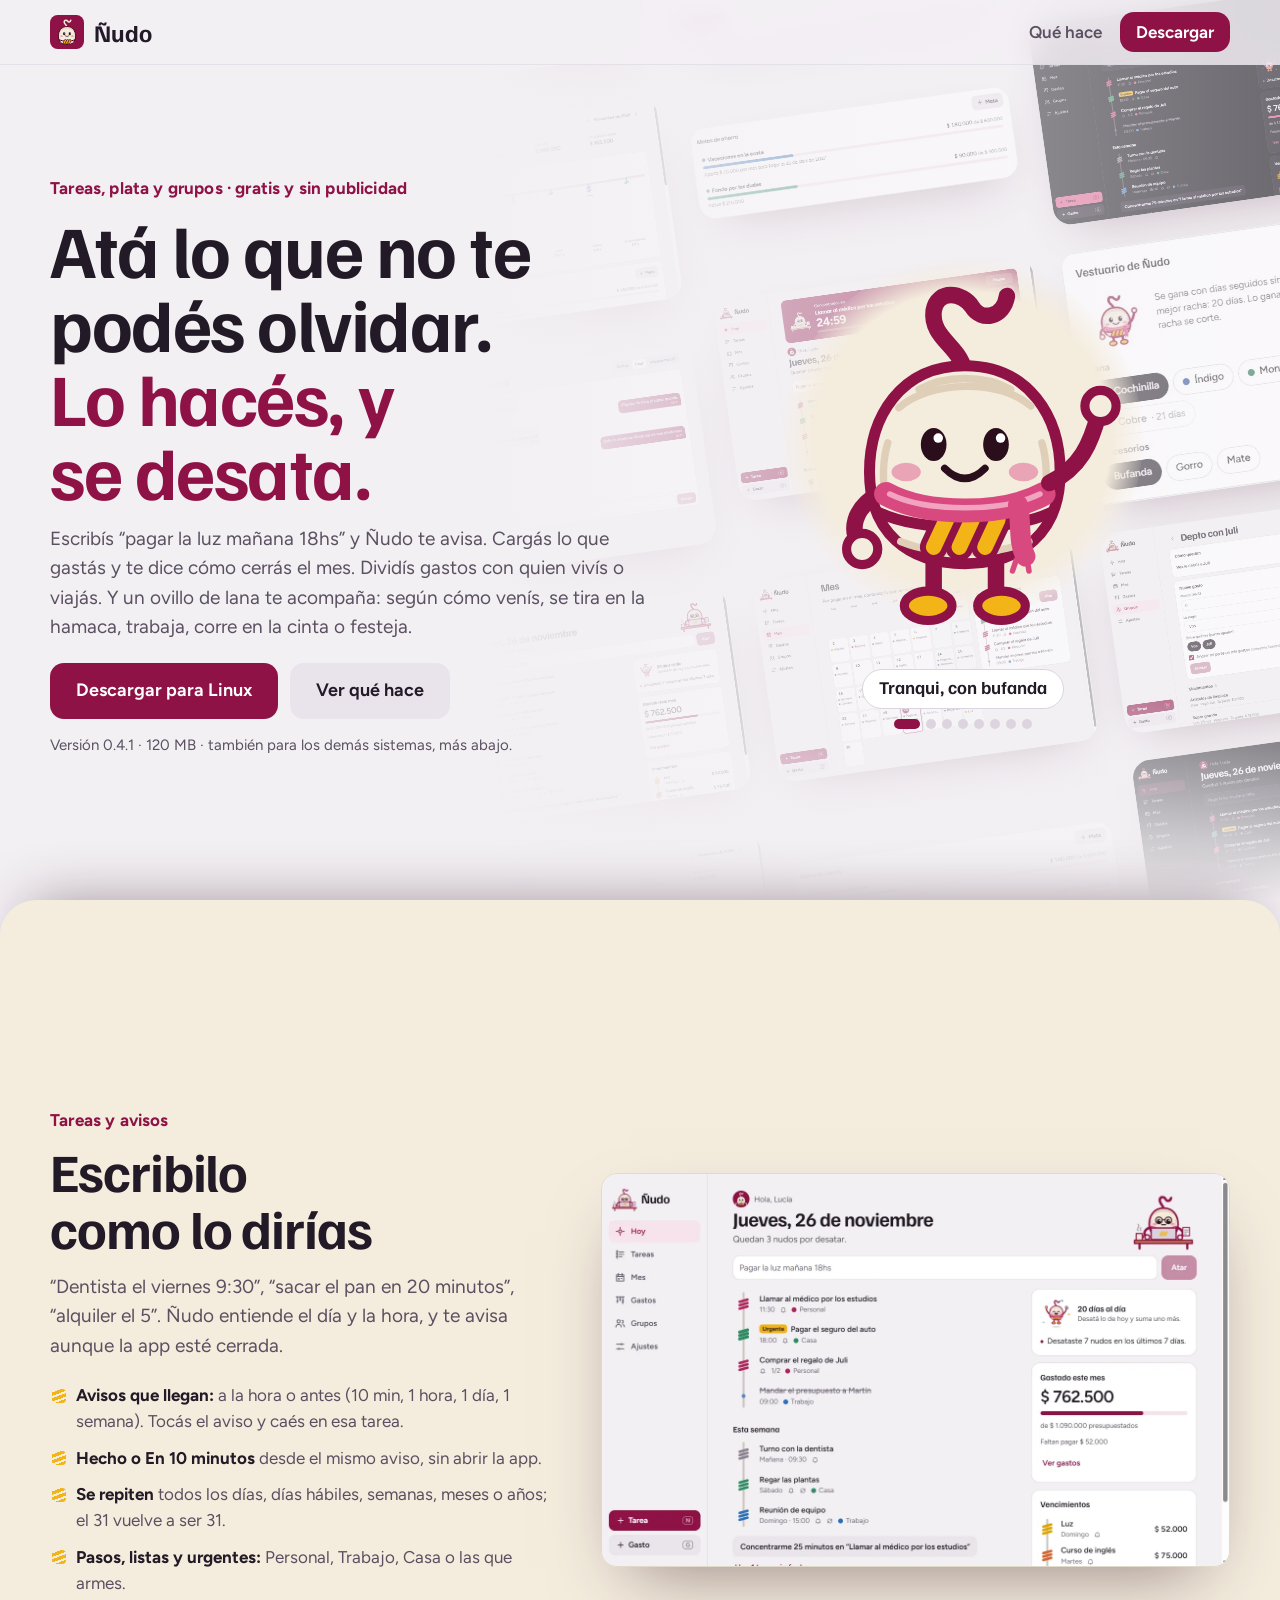
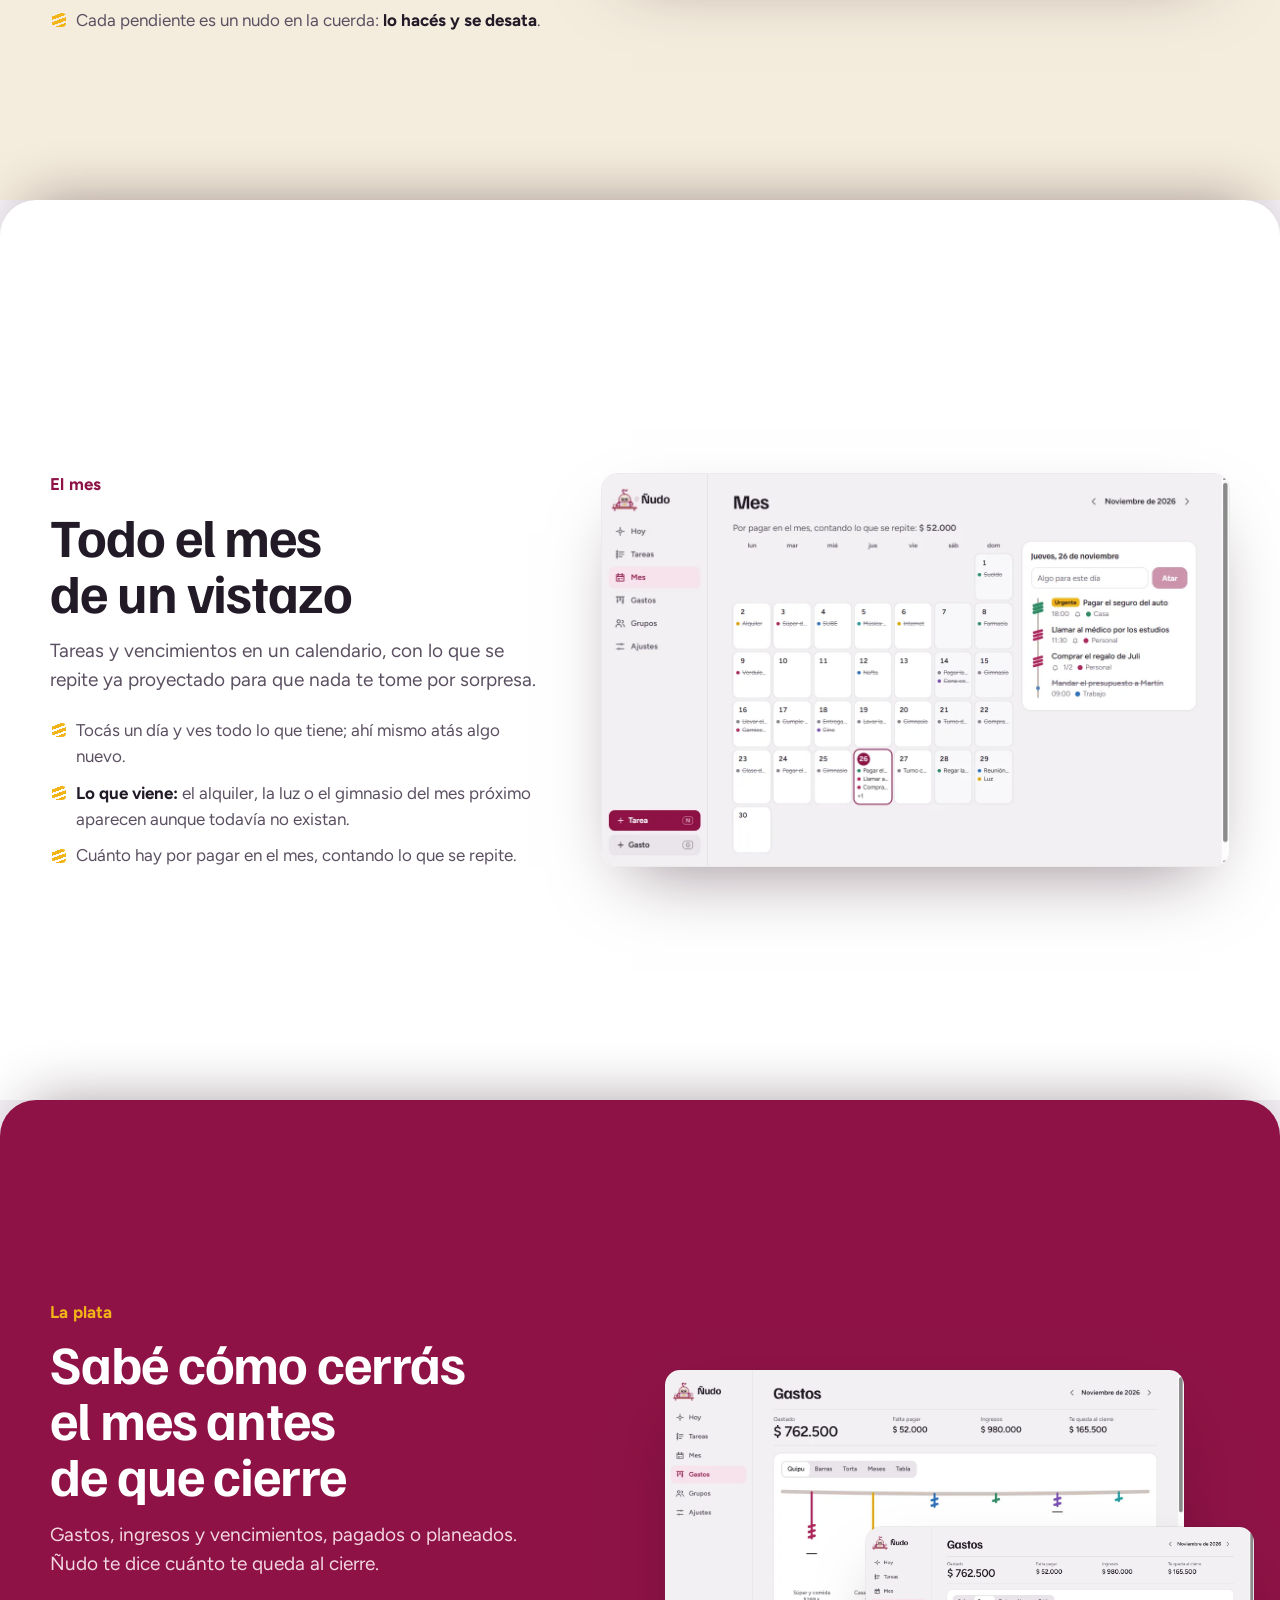
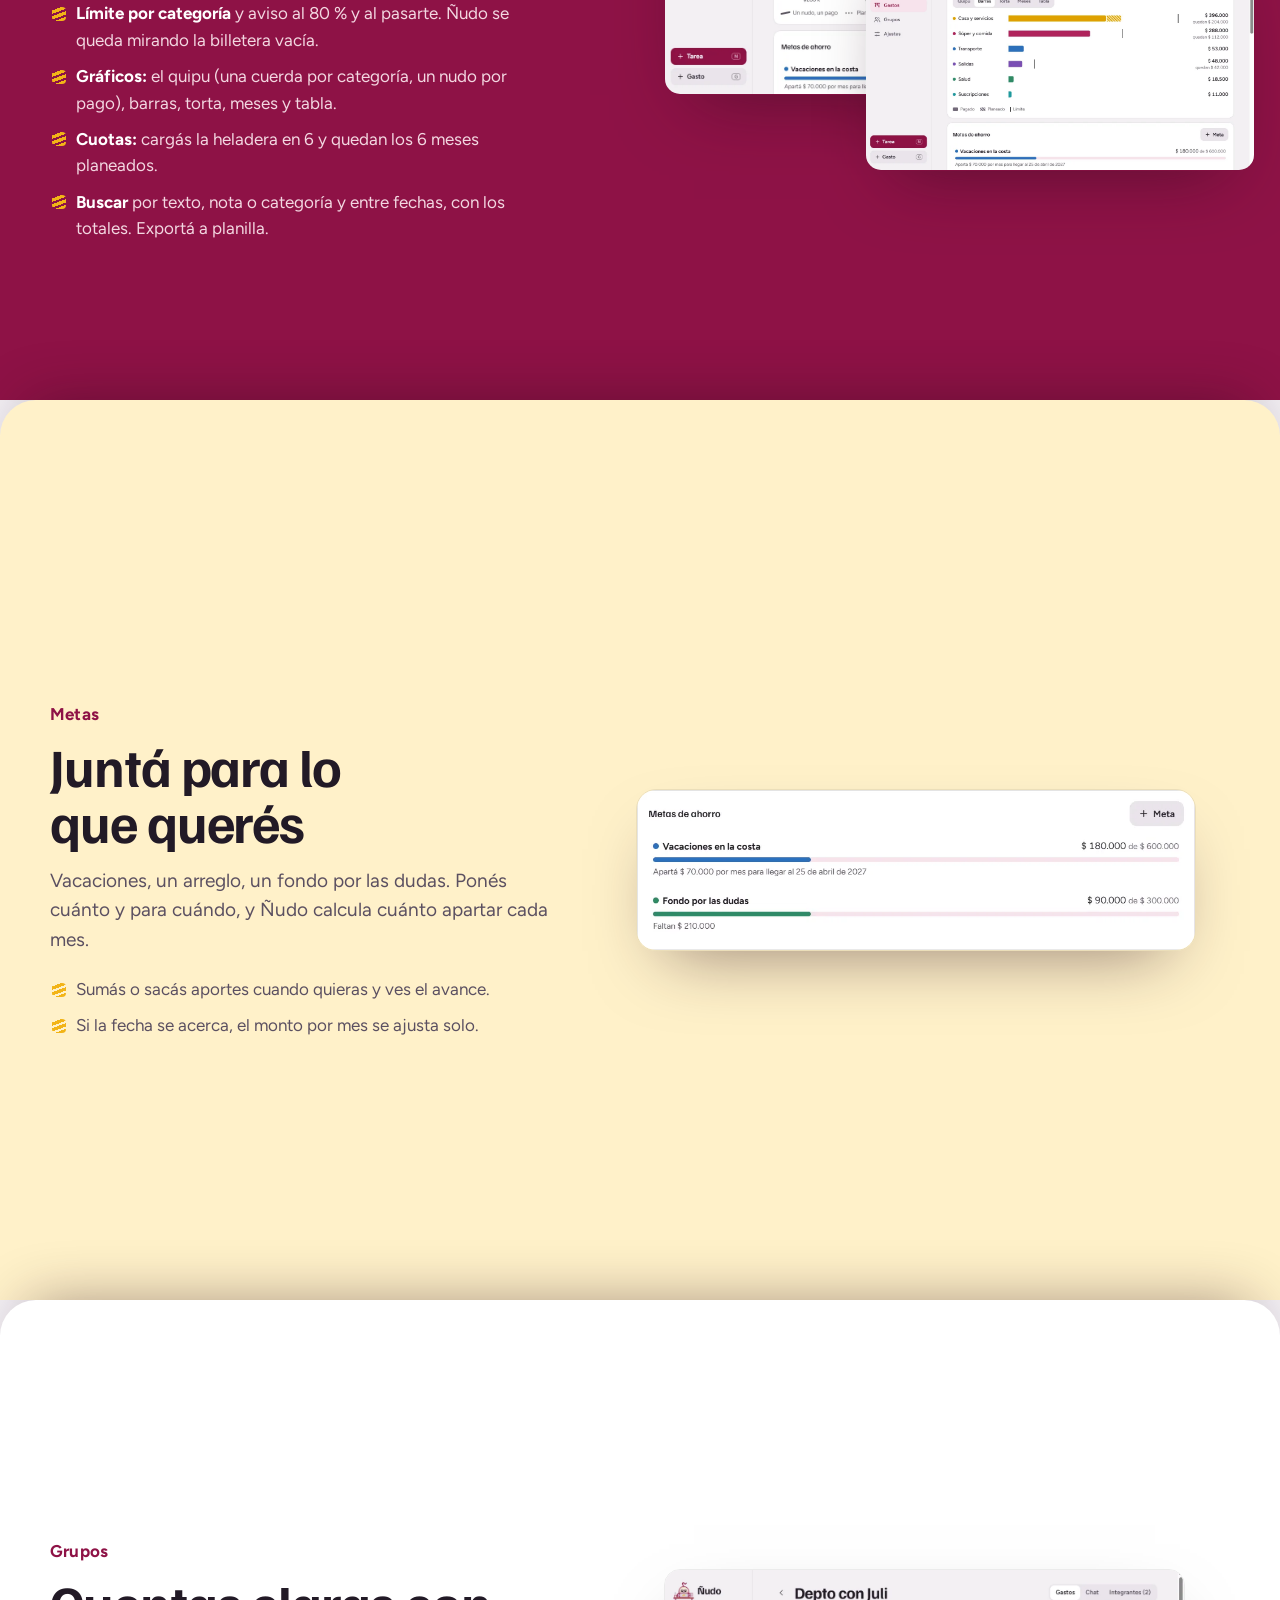
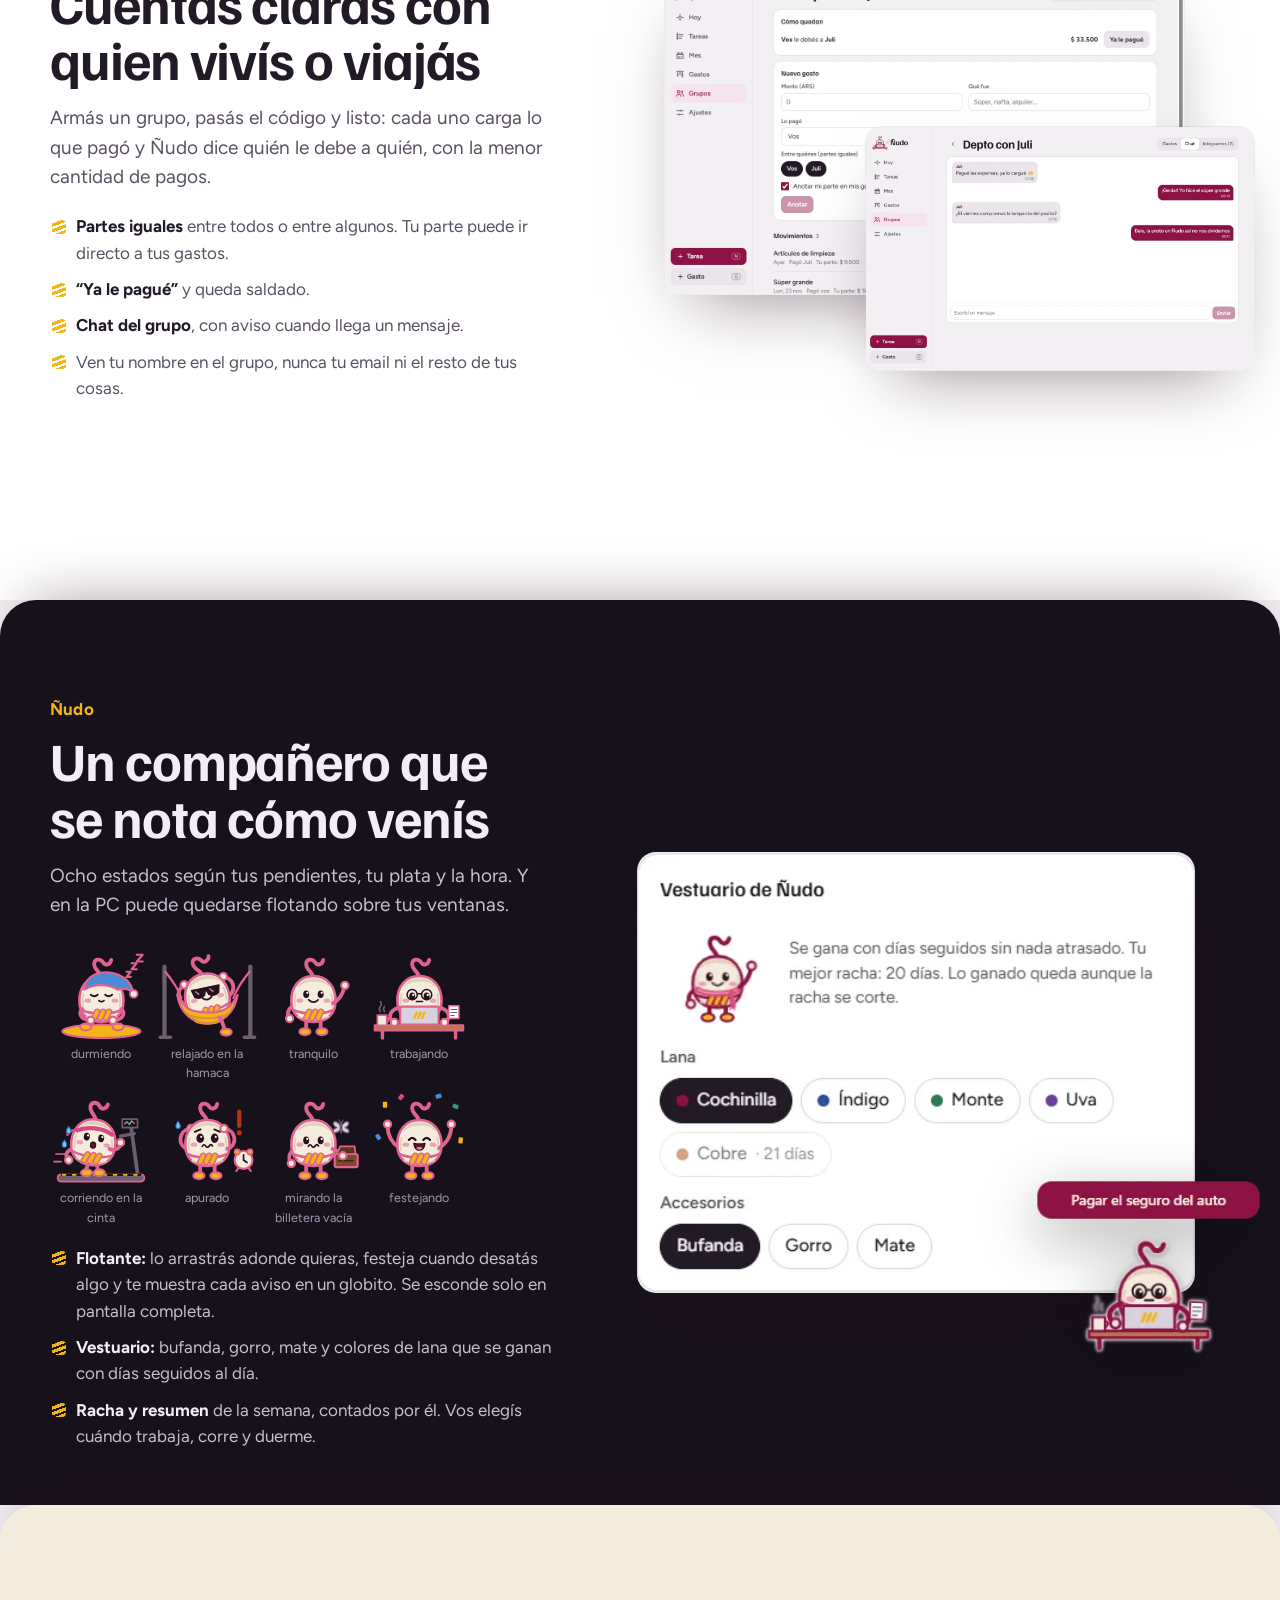
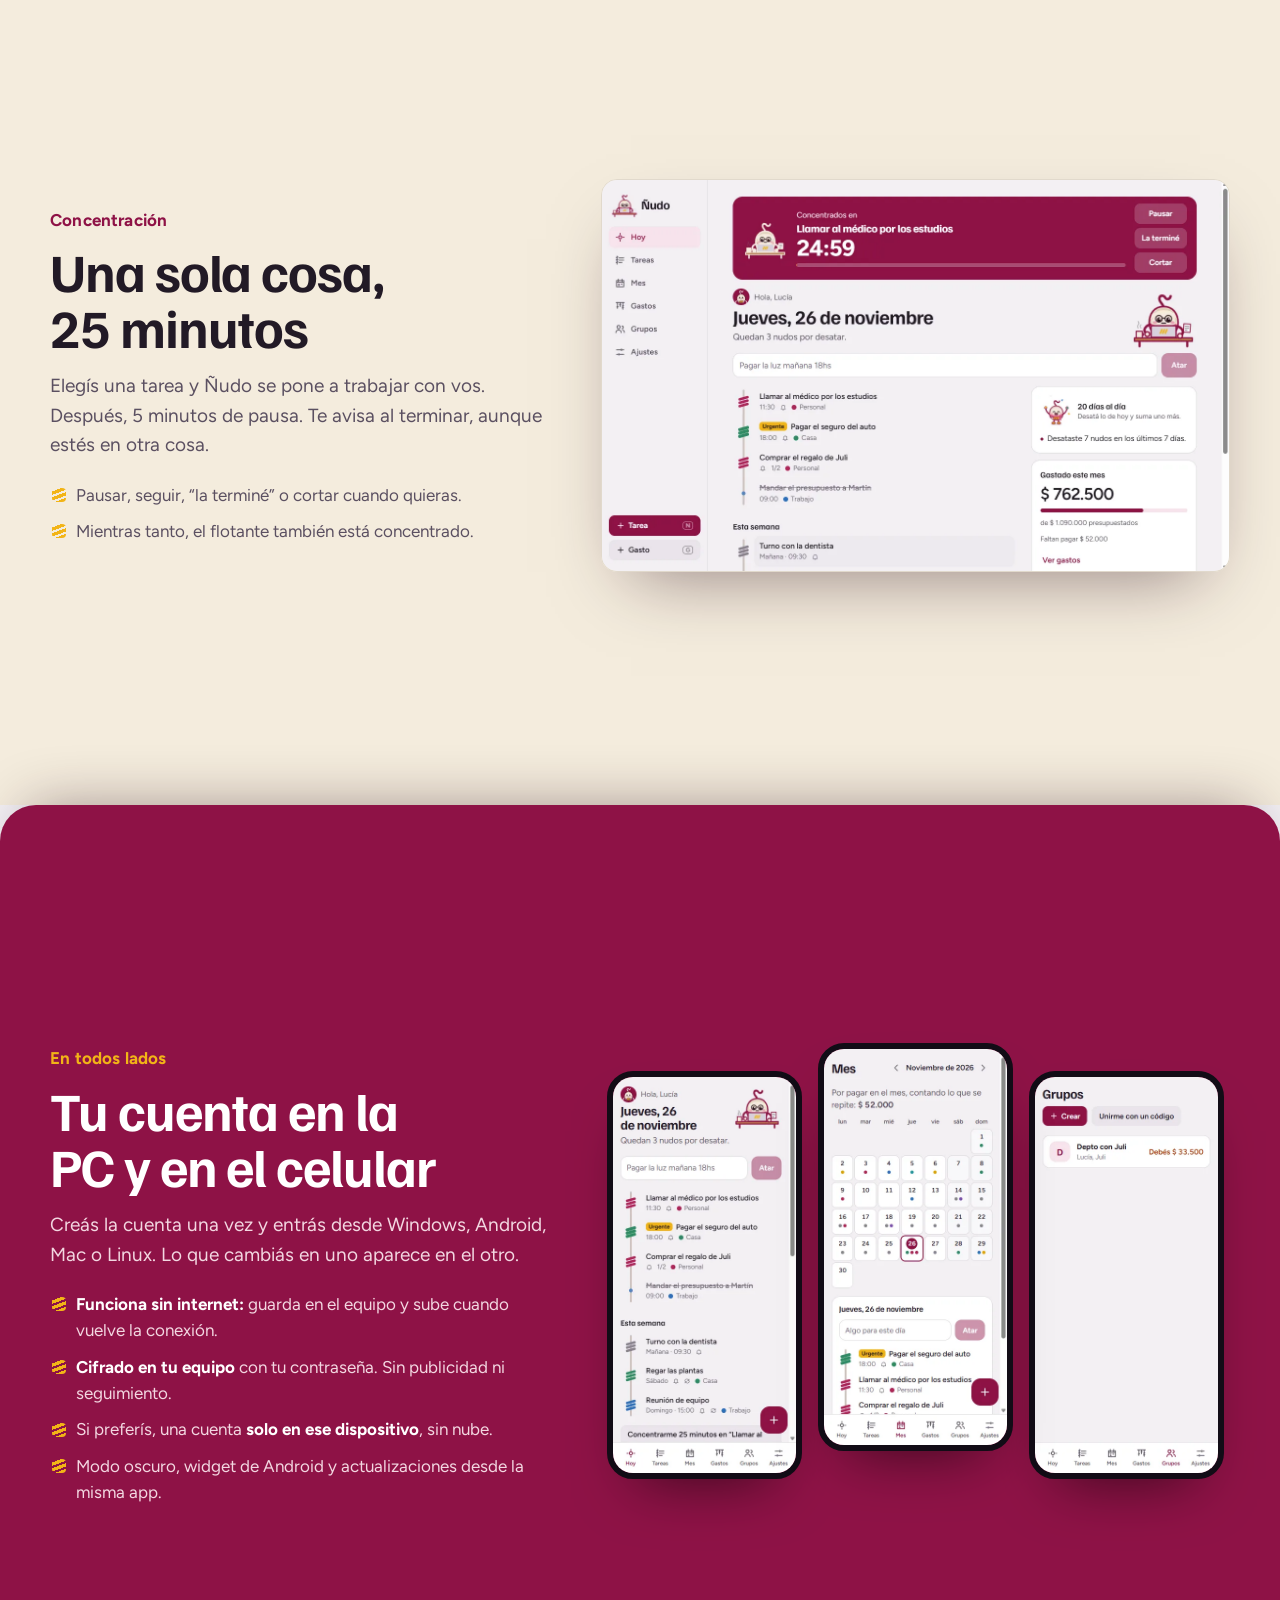
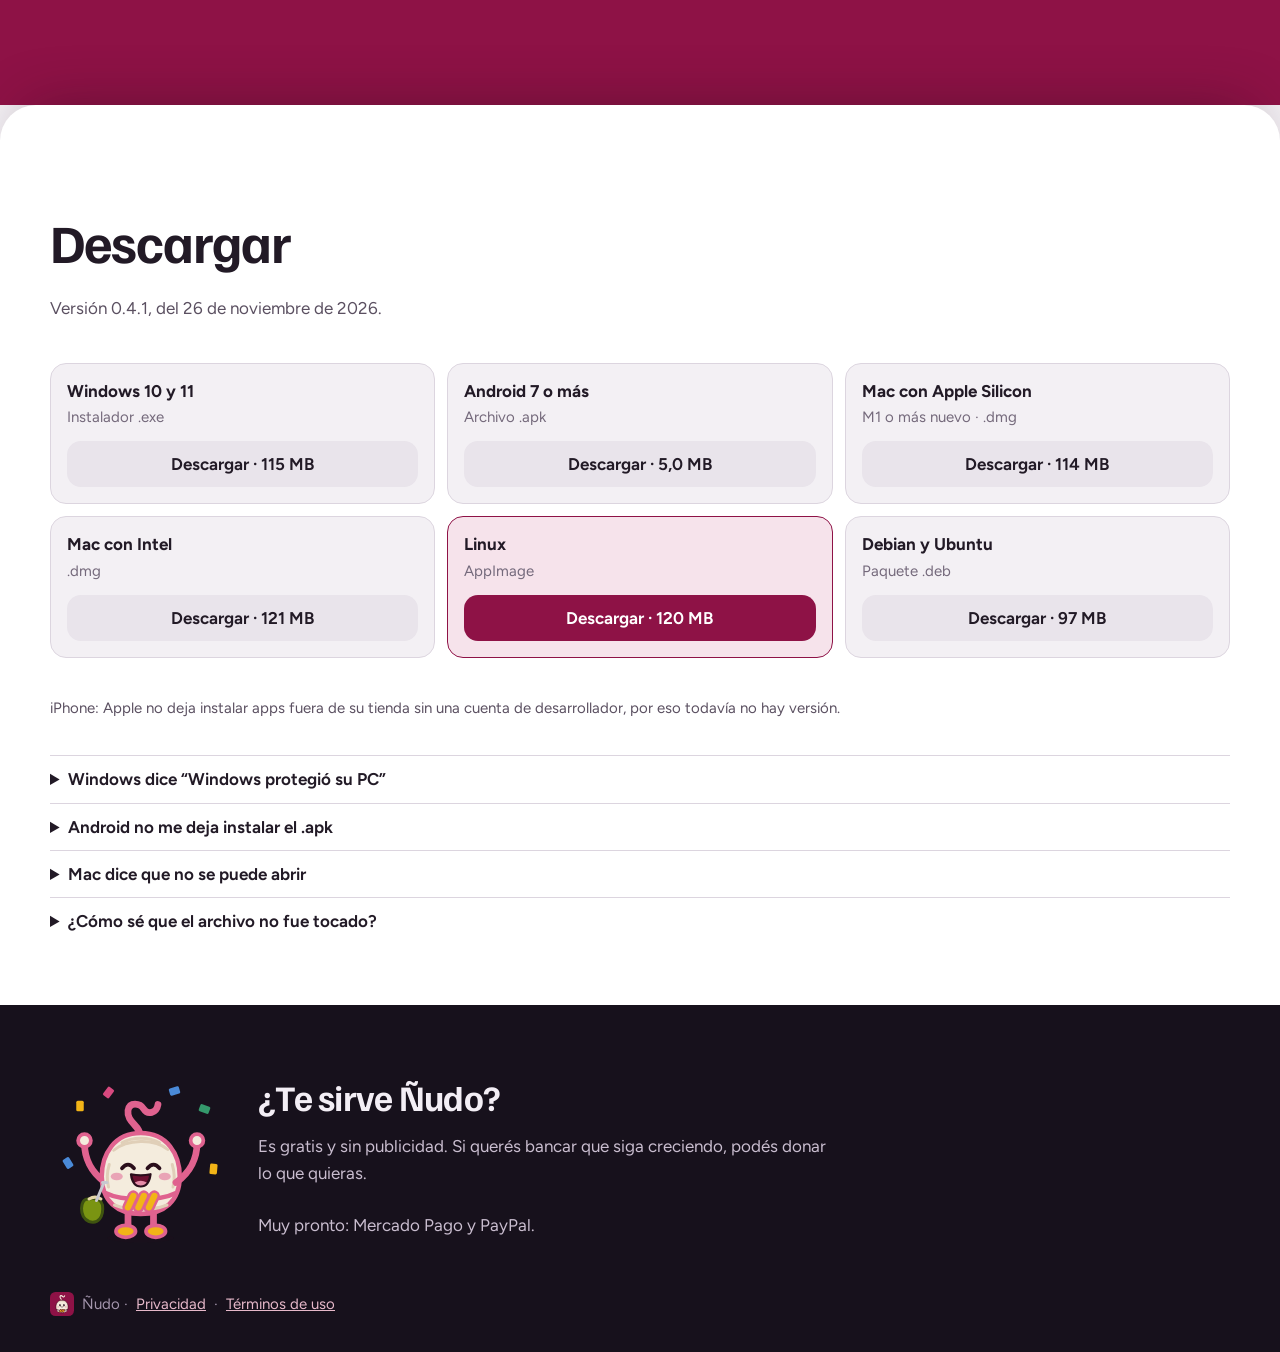
==== index.html @ 2c6c57ea "Página v0.4.1" ====
<!doctype html>
<html lang="es-AR">
<head>
  <meta charset="utf-8">
  <meta name="viewport" content="width=device-width, initial-scale=1">
  <title>Ñudo · tareas con avisos, gastos y grupos, con un muñequito que te acompaña</title>
  <meta name="description" content="Ñudo es una app gratuita para Windows, Android, Mac y Linux: atás lo que tenés que hacer, te avisa a tiempo, te muestra en qué se va la plata y divide gastos con otras personas.">
  <meta name="theme-color" content="#8E1246">
  <meta property="og:title" content="Ñudo">
  <meta property="og:description" content="Atá lo que no te podés olvidar. Lo hacés, y se desata.">
  <meta property="og:image" content="img/hoy.webp">
  <link rel="icon" href="logo.svg">
  <link rel="stylesheet" href="estilo.css">
<style>/* Animaciones del muñequito. Todo ciclo divide 2,4 s: así los cuadros de Android (scripts/muneco.mjs) empalman. */
.nudo { display: block; flex: none; overflow: visible; }
.nudo g, .nudo path, .nudo ellipse { transform-box: view-box; }
@media (prefers-color-scheme: dark) { :root:not([data-theme=light]) { --n-cord: #E0628F; } }
:root[data-theme=dark] { --n-cord: #E0628F; }

.n-blink { animation: n-blink 2.4s infinite; } @keyframes n-blink { 0%, 91%, 100% { transform: none; } 95% { transform: scaleY(.1); } }
.n-tilde { animation: n-tilde 2.4s ease-in-out infinite; } @keyframes n-tilde { 0%, 100% { transform: rotate(-4deg); } 50% { transform: rotate(5deg); } }
.n-bob { animation: n-bob 1.2s ease-in-out infinite; } @keyframes n-bob { 0%, 100% { transform: none; } 50% { transform: translateY(3px); } }
.n-wave { animation: n-wave 2.4s ease-in-out infinite; } @keyframes n-wave { 0%, 45%, 100% { transform: none; } 8%, 24%, 40% { transform: rotate(14deg); } 16%, 32% { transform: rotate(-12deg); } }

.n-breathe { animation: n-breathe 2.4s ease-in-out infinite; } @keyframes n-breathe { 0%, 100% { transform: none; } 50% { transform: scale(1.03, .96); } }
.n-z { animation: n-z 2.4s linear infinite; } @keyframes n-z { 0% { opacity: 0; transform: translate(-6px, 8px) scale(.7); } 30%, 70% { opacity: 1; } 100% { opacity: 0; transform: translate(6px, -8px); } }
.n-z2 { animation-delay: -1.6s; } .n-z3 { animation-delay: -.8s; }

.n-sway { animation: n-sway 2.4s ease-in-out infinite; } @keyframes n-sway { 0%, 100% { transform: rotate(-3deg); } 50% { transform: rotate(3deg); } }
.n-leg-hang { animation: n-hang 1.2s ease-in-out infinite; } @keyframes n-hang { 0%, 100% { transform: rotate(-8deg); } 50% { transform: rotate(10deg); } }

.n-type1 { animation: n-type .3s ease-in-out infinite; } .n-type2 { animation: n-type .3s -.15s ease-in-out infinite; } @keyframes n-type { 0%, 100% { transform: none; } 50% { transform: translateY(-7px); } }
.n-steam { animation: n-steam 2.4s linear infinite; } @keyframes n-steam { 0% { opacity: 0; transform: translateY(6px); } 40% { opacity: .8; } 100% { opacity: 0; transform: translateY(-8px); } }
.n-sheet { animation: n-sheet 2.4s ease-in infinite; } @keyframes n-sheet { 0% { opacity: 0; transform: translateY(12px); } 15%, 60% { opacity: 1; transform: none; } 100% { opacity: 0; transform: translate(26px, -80px) rotate(50deg); } }

.n-run { animation: n-run .3s ease-in-out infinite; } @keyframes n-run { 0%, 100% { transform: none; } 50% { transform: translateY(-7px); } }
.n-leg-a { animation: n-leg .6s ease-in-out infinite; } .n-leg-b { animation: n-leg .6s -.3s ease-in-out infinite; } @keyframes n-leg { 0%, 100% { transform: rotate(38deg); } 50% { transform: rotate(-38deg); } }
.n-arm-a { animation: n-armr .6s ease-in-out infinite; } .n-arm-b { animation: n-armr .6s -.3s ease-in-out infinite; } @keyframes n-armr { 0%, 100% { transform: rotate(24deg); } 50% { transform: rotate(-24deg); } }
.n-belt { animation: n-belt .3s linear infinite; } @keyframes n-belt { to { stroke-dashoffset: 24; } }
.n-wind { animation: n-wind .6s linear infinite; } @keyframes n-wind { 0% { opacity: 0; transform: translateX(12px); } 40% { opacity: .8; } 100% { opacity: 0; transform: translateX(-10px); } }
.n-sweat { animation: n-sweat 1.2s ease-in infinite; } .n-s2 { animation-delay: -.6s; } @keyframes n-sweat { 0% { opacity: 0; transform: translate(8px, -4px) scale(.5); } 30% { opacity: 1; transform: none; } 100% { opacity: 0; transform: translate(-12px, 22px); } }

.n-shake { animation: n-shake .3s linear infinite; } @keyframes n-shake { 0%, 100% { transform: translateX(-2.5px); } 50% { transform: translateX(2.5px); } }
.n-step1 { animation: n-step .4s ease-in-out infinite; } .n-step2 { animation: n-step .4s -.2s ease-in-out infinite; } @keyframes n-step { 0%, 100% { transform: none; } 50% { transform: translateY(-9px); } }
.n-alarm { animation: n-alarm .2s linear infinite; } @keyframes n-alarm { 0%, 100% { transform: rotate(-9deg); } 50% { transform: rotate(9deg); } }
.n-bang { animation: n-bang .6s ease-in-out infinite; } @keyframes n-bang { 0%, 100% { transform: scale(.85); } 50% { transform: scale(1.12); } }

.n-jump { animation: n-jump .8s cubic-bezier(.4,0,.6,1) infinite; } @keyframes n-jump { 0%, 100% { transform: none; } 50% { transform: translateY(-22px); } }
.n-shadow { animation: n-shadow .8s cubic-bezier(.4,0,.6,1) infinite; } @keyframes n-shadow { 0%, 100% { transform: none; } 50% { transform: scaleX(.7); } }
.n-arm-l { animation: n-arml .4s ease-in-out infinite; } .n-arm-r { animation: n-arml .4s -.2s ease-in-out infinite; } @keyframes n-arml { 0%, 100% { transform: rotate(-7deg); } 50% { transform: rotate(9deg); } }
.n-conf { animation: n-conf 2.4s linear infinite; } .n-c1 { animation-delay: -.8s; } .n-c2 { animation-delay: -1.6s; } @keyframes n-conf { 0% { opacity: 0; transform: translateY(-24px); } 15%, 75% { opacity: 1; } 100% { opacity: 0; transform: translateY(80px) rotate(360deg); } }
@media (prefers-reduced-motion: reduce) { .nudo * { animation: none !important; } }
.n-sigh { animation: n-sigh 2.4s ease-in-out infinite; } @keyframes n-sigh { 0%, 100% { transform: none; } 50% { transform: translateY(3px) scale(1.02, .98); } }
.n-wallet { animation: n-wallet 2.4s ease-in-out infinite; } @keyframes n-wallet { 0%, 100% { transform: none; } 10% { transform: rotate(8deg); } 20% { transform: rotate(-4deg); } 30% { transform: none; } }
.n-moth { animation: n-moth 2.4s ease-in-out infinite; } @keyframes n-moth { 0% { opacity: 0; transform: translate(12px, 52px) scale(.4); } 20% { opacity: 1; transform: translate(6px, 34px) scale(.8) rotate(-12deg); } 45% { transform: translate(-6px, 12px) rotate(10deg); } 75% { opacity: 1; transform: translate(4px, -12px) rotate(-8deg); } 100% { opacity: 0; transform: translate(-4px, -36px); } }
</style>
</head>
<body>
  <header class="top">
    <a class="marca" href="./"><img src="logo.svg" width="34" height="34" alt=""><span>Ñudo</span></a>
    <nav aria-label="Secciones"><a href="#que-hace">Qué hace</a><a href="#bajar" class="btn primary chico">Descargar</a></nav>
  </header>

  <main>
    <section class="hero">
      <div class="pared" aria-hidden="true"><div class="col"><img src="img/hoy.webp" alt="" loading="lazy"><img src="img/gastos.webp" alt="" loading="lazy"><img src="img/grupo-chat.webp" alt="" loading="lazy"><img src="img/hoy.webp" alt="" loading="lazy"><img src="img/gastos.webp" alt="" loading="lazy"><img src="img/grupo-chat.webp" alt="" loading="lazy"></div><div class="col"><img src="img/mes.webp" alt="" loading="lazy"><img src="img/metas.webp" alt="" loading="lazy"><img src="img/concentracion.webp" alt="" loading="lazy"><img src="img/mes.webp" alt="" loading="lazy"><img src="img/metas.webp" alt="" loading="lazy"><img src="img/concentracion.webp" alt="" loading="lazy"></div><div class="col"><img src="img/grupo-cuentas.webp" alt="" loading="lazy"><img src="img/hoy-oscuro.webp" alt="" loading="lazy"><img src="img/vestuario.webp" alt="" loading="lazy"><img src="img/grupo-cuentas.webp" alt="" loading="lazy"><img src="img/hoy-oscuro.webp" alt="" loading="lazy"><img src="img/vestuario.webp" alt="" loading="lazy"></div></div>
      <div class="hero-in">
        <div class="hero-txt">
          <p class="eyebrow">Tareas, plata y grupos · gratis y sin publicidad</p>
          <h1>Atá lo que no te podés olvidar. <span>Lo hacés, y se desata.</span></h1>
          <p class="lede">Escribís “pagar la luz mañana 18hs” y Ñudo te avisa. Cargás lo que gastás y te dice cómo cerrás el mes. Dividís gastos con quien vivís o viajás. Y un ovillo de lana te acompaña: según cómo venís, se tira en la hamaca, trabaja, corre en la cinta o festeja.</p>
          <div class="cta">
            <a class="btn primary big" id="bajar-principal" href="#bajar">Descargar Ñudo</a>
            <a class="btn big" href="#que-hace">Ver qué hace</a>
          </div>
          <p class="muted small" id="version">Para Windows, Android, Mac y Linux.</p>
        </div>
        <figure class="escenario" aria-label="Ñudo en sus distintos estados">
          <div class="pases"><div class="pase on" data-label="Tranqui, con bufanda"><svg class="nudo" viewBox="0 0 240 240" role="img" aria-label="Ñudo tranquilo"><path d="M104 186 V206" fill="none" stroke="#8E1246" stroke-width="9" stroke-linecap="round" stroke-linejoin="round"/><path d="M138 186 V206" fill="none" stroke="#8E1246" stroke-width="9" stroke-linecap="round" stroke-linejoin="round"/><ellipse cx="101" cy="211" rx="13" ry="8" fill="#F2B417" stroke="#8E1246" stroke-width="5"/><ellipse cx="141" cy="211" rx="13" ry="8" fill="#F2B417" stroke="#8E1246" stroke-width="5"/><g class="n-bob" style="transform-origin:120px 130px"><path d="M74 150 C60 158 58 170 64 178" fill="none" stroke="#8E1246" stroke-width="9" stroke-linecap="round" stroke-linejoin="round"/><circle cx="65" cy="180" r="8.5" fill="#F4ECDD" stroke="#8E1246" stroke-width="5"/><g class="n-tilde" style="transform-origin:121px 86px"><path d="M121 86 C121 70 102 66 104 50 C106 38 120 40 125 48 C130 56 142 54 144 42" fill="none" stroke="#8E1246" stroke-width="9" stroke-linecap="round" stroke-linejoin="round"/></g><path d="M121 80 C156 80 173 108 173 138 C173 171 152 188 121 188 C90 188 69 171 69 138 C69 108 86 80 121 80 Z" fill="#F4ECDD" stroke="#8E1246" stroke-width="6" stroke-linecap="round" stroke-linejoin="round"/><path d="M85 103 C102 88 140 87 157 102" fill="none" stroke="#E0CFB8" stroke-width="4" stroke-linecap="round" stroke-linejoin="round"/><path d="M96 93 C110 85 132 85 146 93" fill="none" stroke="#E0CFB8" stroke-width="4" stroke-linecap="round" stroke-linejoin="round"/><path d="M78 152 C76 144 76 132 79 122" fill="none" stroke="#E0CFB8" stroke-width="4" stroke-linecap="round" stroke-linejoin="round"/><path d="M164 152 C166 144 166 132 163 122" fill="none" stroke="#E0CFB8" stroke-width="4" stroke-linecap="round" stroke-linejoin="round"/><path d="M86 176 C106 184 136 184 156 176" fill="none" stroke="#E0CFB8" stroke-width="4" stroke-linecap="round" stroke-linejoin="round"/><ellipse cx="89" cy="138" rx="8" ry="5" fill="#E58CA8" opacity=".75"/><ellipse cx="153" cy="138" rx="8" ry="5" fill="#E58CA8" opacity=".75"/><path d="M74 160 C96 171 146 171 168 160" fill="none" stroke="#8E1246" stroke-width="6" stroke-linecap="round" stroke-linejoin="round"/><path d="M111 164 L104 179" fill="none" stroke="#8E1246" stroke-width="15" stroke-linecap="round" stroke-linejoin="round"/><path d="M125 164 L118 179" fill="none" stroke="#8E1246" stroke-width="15" stroke-linecap="round" stroke-linejoin="round"/><path d="M139 164 L132 179" fill="none" stroke="#8E1246" stroke-width="15" stroke-linecap="round" stroke-linejoin="round"/><path d="M111 164 L104 179" fill="none" stroke="#F2B417" stroke-width="8.5" stroke-linecap="round" stroke-linejoin="round"/><path d="M125 164 L118 179" fill="none" stroke="#F2B417" stroke-width="8.5" stroke-linecap="round" stroke-linejoin="round"/><path d="M139 164 L132 179" fill="none" stroke="#F2B417" stroke-width="8.5" stroke-linecap="round" stroke-linejoin="round"/><g class="n-blink" style="transform-origin:120px 123px"><ellipse cx="104" cy="123" rx="7" ry="9" fill="#2A0E1B"/><circle cx="106.5" cy="119.5" r="2.6" fill="#FFFFFF" stroke="none" stroke-width="0"/><ellipse cx="138" cy="123" rx="7" ry="9" fill="#2A0E1B"/><circle cx="140.5" cy="119.5" r="2.6" fill="#FFFFFF" stroke="none" stroke-width="0"/></g><g transform="translate(0 -3)"><path d="M110 139 Q121 150 132 139" fill="none" stroke="#2A0E1B" stroke-width="4" stroke-linecap="round" stroke-linejoin="round"/></g><path d="M78 150 C100 162 142 162 164 150" fill="none" stroke="#D8497F" stroke-width="13" stroke-linecap="round" stroke-linejoin="round"/><path d="M80 150 C100 160 142 160 162 150" fill="none" stroke="#F2A3C0" stroke-width="3" stroke-linecap="round" stroke-linejoin="round"/><path d="M150 156 C152 166 150 176 154 184" fill="none" stroke="#D8497F" stroke-width="11" stroke-linecap="round" stroke-linejoin="round"/><path d="M149 186 l-2 6 M155 186 l1 6" fill="none" stroke="#D8497F" stroke-width="3" stroke-linecap="round" stroke-linejoin="round"/><g class="n-wave" style="transform-origin:167px 144px"><path d="M167 144 C184 136 190 122 194 106" fill="none" stroke="#8E1246" stroke-width="9" stroke-linecap="round" stroke-linejoin="round"/><circle cx="195" cy="102" r="8.5" fill="#F4ECDD" stroke="#8E1246" stroke-width="5"/></g></g></svg></div><div class="pase" data-label="Trabajando, con gorro y lana índigo"><svg class="nudo" viewBox="0 0 240 240" role="img" aria-label="Ñudo trabajando"><g class="n-bob" style="transform-origin:120px 130px"><g class="n-tilde" style="transform-origin:121px 86px"><path d="M121 86 C121 70 102 66 104 50 C106 38 120 40 125 48 C130 56 142 54 144 42" fill="none" stroke="#2C4F9E" stroke-width="9" stroke-linecap="round" stroke-linejoin="round"/></g><path d="M121 80 C156 80 173 108 173 138 C173 171 152 188 121 188 C90 188 69 171 69 138 C69 108 86 80 121 80 Z" fill="#F4ECDD" stroke="#2C4F9E" stroke-width="6" stroke-linecap="round" stroke-linejoin="round"/><path d="M85 103 C102 88 140 87 157 102" fill="none" stroke="#E0CFB8" stroke-width="4" stroke-linecap="round" stroke-linejoin="round"/><path d="M96 93 C110 85 132 85 146 93" fill="none" stroke="#E0CFB8" stroke-width="4" stroke-linecap="round" stroke-linejoin="round"/><path d="M78 152 C76 144 76 132 79 122" fill="none" stroke="#E0CFB8" stroke-width="4" stroke-linecap="round" stroke-linejoin="round"/><path d="M164 152 C166 144 166 132 163 122" fill="none" stroke="#E0CFB8" stroke-width="4" stroke-linecap="round" stroke-linejoin="round"/><path d="M86 176 C106 184 136 184 156 176" fill="none" stroke="#E0CFB8" stroke-width="4" stroke-linecap="round" stroke-linejoin="round"/><ellipse cx="89" cy="138" rx="8" ry="5" fill="#E58CA8" opacity=".75"/><ellipse cx="153" cy="138" rx="8" ry="5" fill="#E58CA8" opacity=".75"/><path d="M74 160 C96 171 146 171 168 160" fill="none" stroke="#2C4F9E" stroke-width="6" stroke-linecap="round" stroke-linejoin="round"/><path d="M111 164 L104 179" fill="none" stroke="#2C4F9E" stroke-width="15" stroke-linecap="round" stroke-linejoin="round"/><path d="M125 164 L118 179" fill="none" stroke="#2C4F9E" stroke-width="15" stroke-linecap="round" stroke-linejoin="round"/><path d="M139 164 L132 179" fill="none" stroke="#2C4F9E" stroke-width="15" stroke-linecap="round" stroke-linejoin="round"/><path d="M111 164 L104 179" fill="none" stroke="#F2B417" stroke-width="8.5" stroke-linecap="round" stroke-linejoin="round"/><path d="M125 164 L118 179" fill="none" stroke="#F2B417" stroke-width="8.5" stroke-linecap="round" stroke-linejoin="round"/><path d="M139 164 L132 179" fill="none" stroke="#F2B417" stroke-width="8.5" stroke-linecap="round" stroke-linejoin="round"/><g class="n-blink" style="transform-origin:120px 128px"><ellipse cx="104" cy="128" rx="7" ry="9" fill="#2A0E1B"/><circle cx="106.5" cy="124.5" r="2.6" fill="#FFFFFF" stroke="none" stroke-width="0"/><ellipse cx="138" cy="128" rx="7" ry="9" fill="#2A0E1B"/><circle cx="140.5" cy="124.5" r="2.6" fill="#FFFFFF" stroke="none" stroke-width="0"/></g><g transform="translate(0 -3)"><path d="M114 143 H128" fill="none" stroke="#2A0E1B" stroke-width="4" stroke-linecap="round" stroke-linejoin="round"/></g><path d="M80 108 C80 74 162 74 162 108 Z" fill="#2C6FBB" stroke="#12355F" stroke-width="5" stroke-linecap="round" stroke-linejoin="round"/><path d="M78 108 H164" fill="none" stroke="#D9D2DE" stroke-width="12" stroke-linecap="round" stroke-linejoin="round"/><path d="M96 92 v12 M110 86 v18 M132 86 v18 M146 92 v12" fill="none" stroke="#4A8AD8" stroke-width="3" stroke-linecap="round" stroke-linejoin="round"/><g class="n-tilde" style="transform-origin:121px 86px"><path d="M121 82 C121 70 102 66 104 50 C106 38 120 40 125 48 C130 56 142 54 144 42" fill="none" stroke="#2C4F9E" stroke-width="9" stroke-linecap="round" stroke-linejoin="round"/></g><path d="M92 124 a12 12 0 1 0 24 0 a12 12 0 1 0 -24 0 M126 124 a12 12 0 1 0 24 0 a12 12 0 1 0 -24 0 M116 122 H126" fill="none" stroke="#2A0E1B" stroke-width="3.5" stroke-linecap="round" stroke-linejoin="round"/></g><path d="M16 196 H224 V208 H16 Z" fill="#B77B4A" stroke="#2C4F9E" stroke-width="5" stroke-linecap="round" stroke-linejoin="round"/><path d="M34 210 V226" fill="none" stroke="#2C4F9E" stroke-width="8" stroke-linecap="round" stroke-linejoin="round"/><path d="M206 210 V226" fill="none" stroke="#2C4F9E" stroke-width="8" stroke-linecap="round" stroke-linejoin="round"/><path d="M80 152 H162 Q166 152 166 156 V194 H76 V156 Q76 152 80 152 Z" fill="#D9D2DE" stroke="#2C4F9E" stroke-width="5" stroke-linecap="round" stroke-linejoin="round"/><path d="M115 166 L109 179" fill="none" stroke="#F2B417" stroke-width="5.5" stroke-linecap="round" stroke-linejoin="round"/><path d="M124 166 L118 179" fill="none" stroke="#F2B417" stroke-width="5.5" stroke-linecap="round" stroke-linejoin="round"/><path d="M133 166 L127 179" fill="none" stroke="#F2B417" stroke-width="5.5" stroke-linecap="round" stroke-linejoin="round"/><g class="n-type1" style="transform-origin:72px 154px"><path d="M72 154 C50 162 46 178 60 188" fill="none" stroke="#2C4F9E" stroke-width="9" stroke-linecap="round" stroke-linejoin="round"/><circle cx="62" cy="189" r="8.5" fill="#F4ECDD" stroke="#2C4F9E" stroke-width="5"/></g><g class="n-type2" style="transform-origin:170px 154px"><path d="M170 154 C192 162 196 178 182 188" fill="none" stroke="#2C4F9E" stroke-width="9" stroke-linecap="round" stroke-linejoin="round"/><circle cx="180" cy="189" r="8.5" fill="#F4ECDD" stroke="#2C4F9E" stroke-width="5"/></g><path d="M22 172 H44 V196 H22 Z" fill="#F4ECDD" stroke="#2C4F9E" stroke-width="4" stroke-linecap="round" stroke-linejoin="round"/><path d="M44 178 q10 4 0 12" fill="none" stroke="#2C4F9E" stroke-width="4" stroke-linecap="round" stroke-linejoin="round"/><g class="n-steam" style="transform-origin:33px 158px"><path d="M29 164 q-5 -6 0 -12 q5 -6 0 -12" fill="none" stroke="#6B5F70" stroke-width="3.5" stroke-linecap="round" stroke-linejoin="round"/><path d="M39 164 q-5 -6 0 -12" fill="none" stroke="#6B5F70" stroke-width="3.5" stroke-linecap="round" stroke-linejoin="round"/></g><g class="n-sheet" style="transform-origin:202px 190px"><path d="M190 150 h24 v30 h-24 Z" fill="#FFFFFF" stroke="#2C4F9E" stroke-width="3.5" stroke-linecap="round" stroke-linejoin="round"/><path d="M195 159 h14 M195 166 h14 M195 173 h8" fill="none" stroke="#6B5F70" stroke-width="2.5" stroke-linecap="round" stroke-linejoin="round"/></g></svg></div><div class="pase" data-label="Corriendo en la cinta, lana monte"><svg class="nudo" viewBox="0 0 240 240" role="img" aria-label="Ñudo corriendo en la cinta"><path d="M206 206 L190 92" fill="none" stroke="#6B5F70" stroke-width="9" stroke-linecap="round" stroke-linejoin="round"/><path d="M198 112 L166 118" fill="none" stroke="#6B5F70" stroke-width="8" stroke-linecap="round" stroke-linejoin="round"/><path d="M170 78 H206 V98 H170 Z" fill="#2A0E1B" stroke="#6B5F70" stroke-width="4" stroke-linecap="round" stroke-linejoin="round"/><path d="M176 89 l5 -5 l6 7 l5 -9 l6 6" fill="none" stroke="#58C495" stroke-width="3" stroke-linecap="round" stroke-linejoin="round"/><path d="M28 208 H212 Q222 208 222 216 Q222 225 212 225 H28 Q18 225 18 216 Q18 208 28 208 Z" fill="#6B5F70" stroke="#2E7A52" stroke-width="4" stroke-linecap="round" stroke-linejoin="round"/><path d="M28 209 H212" fill="none" stroke="#2A0E1B" stroke-width="6" stroke-linecap="round" stroke-linejoin="round"/><path class="n-belt" d="M28 209 H212" fill="none" stroke="#F2B417" stroke-width="4" stroke-dasharray="10 14"/><g transform="translate(-22 -2)"><g class="n-run" style="transform-origin:120px 130px"><g class="n-leg-a" style="transform-origin:112px 180px"><path d="M112 182 C112 192 106 198 104 204" fill="none" stroke="#2E7A52" stroke-width="9" stroke-linecap="round" stroke-linejoin="round"/><ellipse cx="108" cy="206" rx="13" ry="8" fill="#F2B417" stroke="#2E7A52" stroke-width="5"/></g><g class="n-leg-b" style="transform-origin:132px 180px"><path d="M132 182 C132 192 136 198 134 204" fill="none" stroke="#2E7A52" stroke-width="9" stroke-linecap="round" stroke-linejoin="round"/><ellipse cx="138" cy="206" rx="13" ry="8" fill="#F2B417" stroke="#2E7A52" stroke-width="5"/></g><g class="n-arm-b" style="transform-origin:78px 150px"><path d="M78 150 C62 152 56 164 64 174" fill="none" stroke="#2E7A52" stroke-width="9" stroke-linecap="round" stroke-linejoin="round"/><circle cx="66" cy="176" r="8.5" fill="#F4ECDD" stroke="#2E7A52" stroke-width="5"/></g><g transform="rotate(7 121 160)"><g class="n-tilde" style="transform-origin:121px 86px"><path d="M121 86 C121 70 102 66 104 50 C106 38 120 40 125 48 C130 56 142 54 144 42" fill="none" stroke="#2E7A52" stroke-width="9" stroke-linecap="round" stroke-linejoin="round"/></g><path d="M121 80 C156 80 173 108 173 138 C173 171 152 188 121 188 C90 188 69 171 69 138 C69 108 86 80 121 80 Z" fill="#F4ECDD" stroke="#2E7A52" stroke-width="6" stroke-linecap="round" stroke-linejoin="round"/><path d="M85 103 C102 88 140 87 157 102" fill="none" stroke="#E0CFB8" stroke-width="4" stroke-linecap="round" stroke-linejoin="round"/><path d="M96 93 C110 85 132 85 146 93" fill="none" stroke="#E0CFB8" stroke-width="4" stroke-linecap="round" stroke-linejoin="round"/><path d="M78 152 C76 144 76 132 79 122" fill="none" stroke="#E0CFB8" stroke-width="4" stroke-linecap="round" stroke-linejoin="round"/><path d="M164 152 C166 144 166 132 163 122" fill="none" stroke="#E0CFB8" stroke-width="4" stroke-linecap="round" stroke-linejoin="round"/><path d="M86 176 C106 184 136 184 156 176" fill="none" stroke="#E0CFB8" stroke-width="4" stroke-linecap="round" stroke-linejoin="round"/><ellipse cx="89" cy="138" rx="8" ry="5" fill="#E58CA8" opacity=".75"/><ellipse cx="153" cy="138" rx="8" ry="5" fill="#E58CA8" opacity=".75"/><path d="M74 160 C96 171 146 171 168 160" fill="none" stroke="#2E7A52" stroke-width="6" stroke-linecap="round" stroke-linejoin="round"/><path d="M111 164 L104 179" fill="none" stroke="#2E7A52" stroke-width="15" stroke-linecap="round" stroke-linejoin="round"/><path d="M125 164 L118 179" fill="none" stroke="#2E7A52" stroke-width="15" stroke-linecap="round" stroke-linejoin="round"/><path d="M139 164 L132 179" fill="none" stroke="#2E7A52" stroke-width="15" stroke-linecap="round" stroke-linejoin="round"/><path d="M111 164 L104 179" fill="none" stroke="#F2B417" stroke-width="8.5" stroke-linecap="round" stroke-linejoin="round"/><path d="M125 164 L118 179" fill="none" stroke="#F2B417" stroke-width="8.5" stroke-linecap="round" stroke-linejoin="round"/><path d="M139 164 L132 179" fill="none" stroke="#F2B417" stroke-width="8.5" stroke-linecap="round" stroke-linejoin="round"/><g class="n-blink" style="transform-origin:120px 123px"><ellipse cx="104" cy="123" rx="7" ry="9" fill="#2A0E1B"/><circle cx="106.5" cy="119.5" r="2.6" fill="#FFFFFF" stroke="none" stroke-width="0"/><ellipse cx="138" cy="123" rx="7" ry="9" fill="#2A0E1B"/><circle cx="140.5" cy="119.5" r="2.6" fill="#FFFFFF" stroke="none" stroke-width="0"/></g><g transform="translate(0 -3)"><ellipse cx="121" cy="144" rx="6" ry="7" fill="#6B1030" stroke="#2A0E1B" stroke-width="3"/></g><path d="M80 111 C102 98 140 98 162 111" fill="none" stroke="#D8497F" stroke-width="10" stroke-linecap="round" stroke-linejoin="round"/><path d="M80 111 C70 110 62 116 58 124" fill="none" stroke="#D8497F" stroke-width="6" stroke-linecap="round" stroke-linejoin="round"/></g><g class="n-arm-a" style="transform-origin:162px 150px"><path d="M162 150 C176 156 186 148 188 138" fill="none" stroke="#2E7A52" stroke-width="9" stroke-linecap="round" stroke-linejoin="round"/><circle cx="188" cy="135" r="8.5" fill="#F4ECDD" stroke="#2E7A52" stroke-width="5"/></g></g></g><g class="n-sweat n-s1" style="transform-origin:44px 104px"><path d="M44 95 C52 105 50 112 44 112 C38 112 36 105 44 95 Z" fill="#7CC4E8" stroke="#2C6FBB" stroke-width="2.5" stroke-linecap="round" stroke-linejoin="round"/></g><g class="n-sweat n-s2" style="transform-origin:34px 136px"><path d="M34 127 C42 137 40 144 34 144 C28 144 26 137 34 127 Z" fill="#7CC4E8" stroke="#2C6FBB" stroke-width="2.5" stroke-linecap="round" stroke-linejoin="round"/></g><path class="n-wind" d="M14 160 H34" fill="none" stroke="#2E7A52" stroke-width="4" stroke-linecap="round" stroke-linejoin="round"/><path class="n-wind" d="M10 178 H26" fill="none" stroke="#2E7A52" stroke-width="4" stroke-linecap="round" stroke-linejoin="round"/></svg></div><div class="pase" data-label="En la hamaca, con su mate"><svg class="nudo" viewBox="0 0 240 240" role="img" aria-label="Ñudo relajado en la hamaca"><path d="M20 222 V58" fill="none" stroke="#6B5F70" stroke-width="10" stroke-linecap="round" stroke-linejoin="round"/><path d="M222 222 V58" fill="none" stroke="#6B5F70" stroke-width="10" stroke-linecap="round" stroke-linejoin="round"/><path d="M10 224 H34" fill="none" stroke="#6B5F70" stroke-width="8" stroke-linecap="round" stroke-linejoin="round"/><path d="M208 224 H232" fill="none" stroke="#6B5F70" stroke-width="8" stroke-linecap="round" stroke-linejoin="round"/><g class="n-sway" style="transform-origin:121px 40px"><path d="M22 70 C40 92 52 110 60 132" fill="none" stroke="#8E1246" stroke-width="5" stroke-linecap="round" stroke-linejoin="round"/><path d="M220 70 C202 92 190 110 182 132" fill="none" stroke="#8E1246" stroke-width="5" stroke-linecap="round" stroke-linejoin="round"/><g transform="translate(0 -6) rotate(-12 121 138)"><path d="M78 146 C52 138 48 112 70 98" fill="none" stroke="#8E1246" stroke-width="9" stroke-linecap="round" stroke-linejoin="round"/><circle cx="74" cy="96" r="8.5" fill="#F4ECDD" stroke="#8E1246" stroke-width="5"/><path d="M166 146 C190 138 194 112 172 98" fill="none" stroke="#8E1246" stroke-width="9" stroke-linecap="round" stroke-linejoin="round"/><circle cx="168" cy="96" r="8.5" fill="#F4ECDD" stroke="#8E1246" stroke-width="5"/><g class="n-tilde" style="transform-origin:121px 86px"><path d="M121 86 C121 70 102 66 104 50 C106 38 120 40 125 48 C130 56 142 54 144 42" fill="none" stroke="#8E1246" stroke-width="9" stroke-linecap="round" stroke-linejoin="round"/></g><path d="M121 80 C156 80 173 108 173 138 C173 171 152 188 121 188 C90 188 69 171 69 138 C69 108 86 80 121 80 Z" fill="#F4ECDD" stroke="#8E1246" stroke-width="6" stroke-linecap="round" stroke-linejoin="round"/><path d="M85 103 C102 88 140 87 157 102" fill="none" stroke="#E0CFB8" stroke-width="4" stroke-linecap="round" stroke-linejoin="round"/><path d="M96 93 C110 85 132 85 146 93" fill="none" stroke="#E0CFB8" stroke-width="4" stroke-linecap="round" stroke-linejoin="round"/><path d="M78 152 C76 144 76 132 79 122" fill="none" stroke="#E0CFB8" stroke-width="4" stroke-linecap="round" stroke-linejoin="round"/><path d="M164 152 C166 144 166 132 163 122" fill="none" stroke="#E0CFB8" stroke-width="4" stroke-linecap="round" stroke-linejoin="round"/><path d="M86 176 C106 184 136 184 156 176" fill="none" stroke="#E0CFB8" stroke-width="4" stroke-linecap="round" stroke-linejoin="round"/><ellipse cx="89" cy="138" rx="8" ry="5" fill="#E58CA8" opacity=".75"/><ellipse cx="153" cy="138" rx="8" ry="5" fill="#E58CA8" opacity=".75"/><path d="M74 160 C96 171 146 171 168 160" fill="none" stroke="#8E1246" stroke-width="6" stroke-linecap="round" stroke-linejoin="round"/><path d="M111 164 L104 179" fill="none" stroke="#8E1246" stroke-width="15" stroke-linecap="round" stroke-linejoin="round"/><path d="M125 164 L118 179" fill="none" stroke="#8E1246" stroke-width="15" stroke-linecap="round" stroke-linejoin="round"/><path d="M139 164 L132 179" fill="none" stroke="#8E1246" stroke-width="15" stroke-linecap="round" stroke-linejoin="round"/><path d="M111 164 L104 179" fill="none" stroke="#F2B417" stroke-width="8.5" stroke-linecap="round" stroke-linejoin="round"/><path d="M125 164 L118 179" fill="none" stroke="#F2B417" stroke-width="8.5" stroke-linecap="round" stroke-linejoin="round"/><path d="M139 164 L132 179" fill="none" stroke="#F2B417" stroke-width="8.5" stroke-linecap="round" stroke-linejoin="round"/><path d="M88 113 H154 L150 130 Q138 139 126 130 L122 119 H120 L116 130 Q104 139 92 130 Z" fill="#2A0E1B" stroke="#2A0E1B" stroke-width="3" stroke-linecap="round" stroke-linejoin="round"/><path d="M97 118 L103 125" fill="none" stroke="#8C7A92" stroke-width="4" stroke-linecap="round" stroke-linejoin="round"/><path d="M131 118 L137 125" fill="none" stroke="#8C7A92" stroke-width="4" stroke-linecap="round" stroke-linejoin="round"/><g transform="translate(0 -3)"><path d="M110 139 Q121 150 132 139" fill="none" stroke="#2A0E1B" stroke-width="4" stroke-linecap="round" stroke-linejoin="round"/></g><path d="M50 168 C40 168 38 192 52 198 C64 202 72 192 70 176 C68 168 60 166 50 168 Z" fill="#7A9412" stroke="#3F5410" stroke-width="4" stroke-linecap="round" stroke-linejoin="round"/><path d="M52 168 Q60 163 68 168" fill="none" stroke="#E6D7A8" stroke-width="4" stroke-linecap="round" stroke-linejoin="round"/><path d="M62 170 L72 146" fill="none" stroke="#C8C8D0" stroke-width="4" stroke-linecap="round" stroke-linejoin="round"/><path d="M70 146 h6" fill="none" stroke="#C8C8D0" stroke-width="4" stroke-linecap="round" stroke-linejoin="round"/></g><path d="M50 124 C62 214 180 214 192 124 C176 156 160 166 121 166 C82 166 66 156 50 124 Z" fill="#F2B417" stroke="#8E1246" stroke-width="5" stroke-linecap="round" stroke-linejoin="round"/><path d="M70 166 C88 184 154 184 172 166" fill="none" stroke="#D9962A" stroke-width="5" stroke-linecap="round" stroke-linejoin="round"/><path d="M92 186 C106 194 136 194 150 186" fill="none" stroke="#D9962A" stroke-width="5" stroke-linecap="round" stroke-linejoin="round"/><g class="n-leg-hang" style="transform-origin:150px 178px"><path d="M150 178 C158 190 160 198 160 206" fill="none" stroke="#8E1246" stroke-width="9" stroke-linecap="round" stroke-linejoin="round"/><ellipse cx="165" cy="212" rx="13" ry="8" fill="#F2B417" stroke="#8E1246" stroke-width="5"/></g></g></svg></div><div class="pase" data-label="Apurado: algo se atrasó"><svg class="nudo" viewBox="0 0 240 240" role="img" aria-label="Ñudo apurado"><g class="n-step1" style="transform-origin:104px 186px"><path d="M104 186 V206" fill="none" stroke="#B4521E" stroke-width="9" stroke-linecap="round" stroke-linejoin="round"/><ellipse cx="101" cy="211" rx="13" ry="8" fill="#F2B417" stroke="#B4521E" stroke-width="5"/></g><g class="n-step2" style="transform-origin:138px 186px"><path d="M138 186 V206" fill="none" stroke="#B4521E" stroke-width="9" stroke-linecap="round" stroke-linejoin="round"/><ellipse cx="141" cy="211" rx="13" ry="8" fill="#F2B417" stroke="#B4521E" stroke-width="5"/></g><g class="n-shake" style="transform-origin:120px 130px"><path d="M74 148 C50 140 52 106 80 100" fill="none" stroke="#B4521E" stroke-width="9" stroke-linecap="round" stroke-linejoin="round"/><circle cx="82" cy="100" r="8.5" fill="#F4ECDD" stroke="#B4521E" stroke-width="5"/><g class="n-tilde" style="transform-origin:121px 86px"><path d="M121 86 C121 70 102 66 104 50 C106 38 120 40 125 48 C130 56 142 54 144 42" fill="none" stroke="#B4521E" stroke-width="9" stroke-linecap="round" stroke-linejoin="round"/></g><path d="M121 80 C156 80 173 108 173 138 C173 171 152 188 121 188 C90 188 69 171 69 138 C69 108 86 80 121 80 Z" fill="#F4ECDD" stroke="#B4521E" stroke-width="6" stroke-linecap="round" stroke-linejoin="round"/><path d="M85 103 C102 88 140 87 157 102" fill="none" stroke="#E0CFB8" stroke-width="4" stroke-linecap="round" stroke-linejoin="round"/><path d="M96 93 C110 85 132 85 146 93" fill="none" stroke="#E0CFB8" stroke-width="4" stroke-linecap="round" stroke-linejoin="round"/><path d="M78 152 C76 144 76 132 79 122" fill="none" stroke="#E0CFB8" stroke-width="4" stroke-linecap="round" stroke-linejoin="round"/><path d="M164 152 C166 144 166 132 163 122" fill="none" stroke="#E0CFB8" stroke-width="4" stroke-linecap="round" stroke-linejoin="round"/><path d="M86 176 C106 184 136 184 156 176" fill="none" stroke="#E0CFB8" stroke-width="4" stroke-linecap="round" stroke-linejoin="round"/><ellipse cx="89" cy="138" rx="8" ry="5" fill="#E58CA8" opacity=".75"/><ellipse cx="153" cy="138" rx="8" ry="5" fill="#E58CA8" opacity=".75"/><path d="M74 160 C96 171 146 171 168 160" fill="none" stroke="#B4521E" stroke-width="6" stroke-linecap="round" stroke-linejoin="round"/><path d="M111 164 L104 179" fill="none" stroke="#B4521E" stroke-width="15" stroke-linecap="round" stroke-linejoin="round"/><path d="M125 164 L118 179" fill="none" stroke="#B4521E" stroke-width="15" stroke-linecap="round" stroke-linejoin="round"/><path d="M139 164 L132 179" fill="none" stroke="#B4521E" stroke-width="15" stroke-linecap="round" stroke-linejoin="round"/><path d="M111 164 L104 179" fill="none" stroke="#F2B417" stroke-width="8.5" stroke-linecap="round" stroke-linejoin="round"/><path d="M125 164 L118 179" fill="none" stroke="#F2B417" stroke-width="8.5" stroke-linecap="round" stroke-linejoin="round"/><path d="M139 164 L132 179" fill="none" stroke="#F2B417" stroke-width="8.5" stroke-linecap="round" stroke-linejoin="round"/><g class="n-blink" style="transform-origin:120px 123px"><ellipse cx="104" cy="123" rx="9" ry="11" fill="#2A0E1B"/><circle cx="106.5" cy="119.5" r="2.6" fill="#FFFFFF" stroke="none" stroke-width="0"/><ellipse cx="138" cy="123" rx="9" ry="11" fill="#2A0E1B"/><circle cx="140.5" cy="119.5" r="2.6" fill="#FFFFFF" stroke="none" stroke-width="0"/></g><path d="M91 108 L105 102" fill="none" stroke="#2A0E1B" stroke-width="4" stroke-linecap="round" stroke-linejoin="round"/><path d="M151 108 L137 102" fill="none" stroke="#2A0E1B" stroke-width="4" stroke-linecap="round" stroke-linejoin="round"/><g transform="translate(0 -3)"><path d="M109 145 Q113 138 117 144 T125 144 T133 144" fill="none" stroke="#2A0E1B" stroke-width="4" stroke-linecap="round" stroke-linejoin="round"/></g><path d="M168 148 C192 140 190 106 162 100" fill="none" stroke="#B4521E" stroke-width="9" stroke-linecap="round" stroke-linejoin="round"/><circle cx="160" cy="100" r="8.5" fill="#F4ECDD" stroke="#B4521E" stroke-width="5"/></g><g class="n-alarm" style="transform-origin:206px 180px"><circle cx="206" cy="174" r="21" fill="#F4ECDD" stroke="#B4521E" stroke-width="5"/><path d="M206 162 V174 L214 180" fill="none" stroke="#2A0E1B" stroke-width="4" stroke-linecap="round" stroke-linejoin="round"/><circle cx="191" cy="155" r="6" fill="#F2B417" stroke="#B4521E" stroke-width="4"/><circle cx="221" cy="155" r="6" fill="#F2B417" stroke="#B4521E" stroke-width="4"/><path d="M194 193 L189 200 M218 193 L223 200" fill="none" stroke="#B4521E" stroke-width="5" stroke-linecap="round" stroke-linejoin="round"/></g><g class="n-sweat n-s1" style="transform-origin:52px 92px"><path d="M52 83 C60 93 58 100 52 100 C46 100 44 93 52 83 Z" fill="#7CC4E8" stroke="#2C6FBB" stroke-width="2.5" stroke-linecap="round" stroke-linejoin="round"/></g><g class="n-bang" style="transform-origin:196px 110px"><path d="M196 60 V94" fill="none" stroke="#B3360B" stroke-width="10" stroke-linecap="round" stroke-linejoin="round"/><circle cx="196" cy="110" r="6" fill="#B3360B" stroke="none" stroke-width="0"/></g></svg></div><div class="pase" data-label="Mirando la billetera vacía"><svg class="nudo" viewBox="0 0 240 240" role="img" aria-label="Ñudo mirando la billetera vacía"><path d="M104 186 V206" fill="none" stroke="#6B3FA0" stroke-width="9" stroke-linecap="round" stroke-linejoin="round"/><path d="M138 186 V206" fill="none" stroke="#6B3FA0" stroke-width="9" stroke-linecap="round" stroke-linejoin="round"/><ellipse cx="101" cy="211" rx="13" ry="8" fill="#F2B417" stroke="#6B3FA0" stroke-width="5"/><ellipse cx="141" cy="211" rx="13" ry="8" fill="#F2B417" stroke="#6B3FA0" stroke-width="5"/><g class="n-sigh" style="transform-origin:121px 200px"><path d="M74 150 C62 160 62 172 68 180" fill="none" stroke="#6B3FA0" stroke-width="9" stroke-linecap="round" stroke-linejoin="round"/><circle cx="69" cy="182" r="8.5" fill="#F4ECDD" stroke="#6B3FA0" stroke-width="5"/><g class="n-tilde" style="transform-origin:121px 86px"><path d="M121 86 C121 70 102 66 104 50 C106 38 120 40 125 48 C130 56 142 54 144 42" fill="none" stroke="#6B3FA0" stroke-width="9" stroke-linecap="round" stroke-linejoin="round"/></g><path d="M121 80 C156 80 173 108 173 138 C173 171 152 188 121 188 C90 188 69 171 69 138 C69 108 86 80 121 80 Z" fill="#F4ECDD" stroke="#6B3FA0" stroke-width="6" stroke-linecap="round" stroke-linejoin="round"/><path d="M85 103 C102 88 140 87 157 102" fill="none" stroke="#E0CFB8" stroke-width="4" stroke-linecap="round" stroke-linejoin="round"/><path d="M96 93 C110 85 132 85 146 93" fill="none" stroke="#E0CFB8" stroke-width="4" stroke-linecap="round" stroke-linejoin="round"/><path d="M78 152 C76 144 76 132 79 122" fill="none" stroke="#E0CFB8" stroke-width="4" stroke-linecap="round" stroke-linejoin="round"/><path d="M164 152 C166 144 166 132 163 122" fill="none" stroke="#E0CFB8" stroke-width="4" stroke-linecap="round" stroke-linejoin="round"/><path d="M86 176 C106 184 136 184 156 176" fill="none" stroke="#E0CFB8" stroke-width="4" stroke-linecap="round" stroke-linejoin="round"/><ellipse cx="89" cy="138" rx="8" ry="5" fill="#E58CA8" opacity=".75"/><ellipse cx="153" cy="138" rx="8" ry="5" fill="#E58CA8" opacity=".75"/><path d="M74 160 C96 171 146 171 168 160" fill="none" stroke="#6B3FA0" stroke-width="6" stroke-linecap="round" stroke-linejoin="round"/><path d="M111 164 L104 179" fill="none" stroke="#6B3FA0" stroke-width="15" stroke-linecap="round" stroke-linejoin="round"/><path d="M125 164 L118 179" fill="none" stroke="#6B3FA0" stroke-width="15" stroke-linecap="round" stroke-linejoin="round"/><path d="M139 164 L132 179" fill="none" stroke="#6B3FA0" stroke-width="15" stroke-linecap="round" stroke-linejoin="round"/><path d="M111 164 L104 179" fill="none" stroke="#F2B417" stroke-width="8.5" stroke-linecap="round" stroke-linejoin="round"/><path d="M125 164 L118 179" fill="none" stroke="#F2B417" stroke-width="8.5" stroke-linecap="round" stroke-linejoin="round"/><path d="M139 164 L132 179" fill="none" stroke="#F2B417" stroke-width="8.5" stroke-linecap="round" stroke-linejoin="round"/><g class="n-blink" style="transform-origin:120px 128px"><ellipse cx="104" cy="128" rx="7" ry="9" fill="#2A0E1B"/><circle cx="106.5" cy="124.5" r="2.6" fill="#FFFFFF" stroke="none" stroke-width="0"/><ellipse cx="138" cy="128" rx="7" ry="9" fill="#2A0E1B"/><circle cx="140.5" cy="124.5" r="2.6" fill="#FFFFFF" stroke="none" stroke-width="0"/></g><g transform="translate(0 -3)"><path d="M109 145 Q113 138 117 144 T125 144 T133 144" fill="none" stroke="#2A0E1B" stroke-width="4" stroke-linecap="round" stroke-linejoin="round"/></g><path d="M78 150 C100 162 142 162 164 150" fill="none" stroke="#D8497F" stroke-width="13" stroke-linecap="round" stroke-linejoin="round"/><path d="M80 150 C100 160 142 160 162 150" fill="none" stroke="#F2A3C0" stroke-width="3" stroke-linecap="round" stroke-linejoin="round"/><path d="M150 156 C152 166 150 176 154 184" fill="none" stroke="#D8497F" stroke-width="11" stroke-linecap="round" stroke-linejoin="round"/><path d="M149 186 l-2 6 M155 186 l1 6" fill="none" stroke="#D8497F" stroke-width="3" stroke-linecap="round" stroke-linejoin="round"/></g><g class="n-wallet" style="transform-origin:190px 164px"><path d="M166 148 C178 152 184 158 188 162" fill="none" stroke="#6B3FA0" stroke-width="9" stroke-linecap="round" stroke-linejoin="round"/><circle cx="190" cy="164" r="8.5" fill="#F4ECDD" stroke="#6B3FA0" stroke-width="5"/><path d="M176 160 H220 Q225 160 225 165 V186 Q225 191 220 191 H176 Q171 191 171 186 V165 Q171 160 176 160 Z" fill="#7A4A2A" stroke="#6B3FA0" stroke-width="5" stroke-linecap="round" stroke-linejoin="round"/><path d="M176 160 L184 142 H218 L220 160 Z" fill="#5A341C" stroke="#6B3FA0" stroke-width="4" stroke-linecap="round" stroke-linejoin="round"/><path d="M180 176 H214" fill="none" stroke="#3E2312" stroke-width="3.5" stroke-linecap="round" stroke-linejoin="round"/><circle cx="190" cy="164" r="8.5" fill="#F4ECDD" stroke="#6B3FA0" stroke-width="5"/></g><g class="n-moth" style="transform-origin:186px 100px"><path d="M184 92 C170 74 160 90 176 98 C160 104 168 118 184 104 Z" fill="#D9D2DE" stroke="#6B5F70" stroke-width="3" stroke-linecap="round" stroke-linejoin="round"/><path d="M188 92 C202 74 212 90 196 98 C212 104 204 118 188 104 Z" fill="#D9D2DE" stroke="#6B5F70" stroke-width="3" stroke-linecap="round" stroke-linejoin="round"/><path d="M186 88 V110" fill="none" stroke="#6B5F70" stroke-width="4" stroke-linecap="round" stroke-linejoin="round"/><path d="M186 88 l-5 -8 M186 88 l5 -8" fill="none" stroke="#6B5F70" stroke-width="2.5" stroke-linecap="round" stroke-linejoin="round"/></g></svg></div><div class="pase" data-label="Durmiendo"><svg class="nudo" viewBox="0 0 240 240" role="img" aria-label="Ñudo durmiendo"><ellipse cx="121" cy="210" rx="92" ry="16" fill="#F2B417" stroke="#2C4F9E" stroke-width="5"/><ellipse cx="84" cy="200" rx="13" ry="8" fill="#F2B417" stroke="#2C4F9E" stroke-width="5"/><ellipse cx="160" cy="200" rx="13" ry="8" fill="#F2B417" stroke="#2C4F9E" stroke-width="5"/><g class="n-breathe" style="transform-origin:121px 200px"><g class="n-tilde" style="transform-origin:121px 86px"><path d="M121 86 C121 70 102 66 104 50 C106 38 120 40 125 48 C130 56 142 54 144 42" fill="none" stroke="#2C4F9E" stroke-width="9" stroke-linecap="round" stroke-linejoin="round"/></g><path d="M121 80 C156 80 173 108 173 138 C173 171 152 188 121 188 C90 188 69 171 69 138 C69 108 86 80 121 80 Z" fill="#F4ECDD" stroke="#2C4F9E" stroke-width="6" stroke-linecap="round" stroke-linejoin="round"/><path d="M85 103 C102 88 140 87 157 102" fill="none" stroke="#E0CFB8" stroke-width="4" stroke-linecap="round" stroke-linejoin="round"/><path d="M96 93 C110 85 132 85 146 93" fill="none" stroke="#E0CFB8" stroke-width="4" stroke-linecap="round" stroke-linejoin="round"/><path d="M78 152 C76 144 76 132 79 122" fill="none" stroke="#E0CFB8" stroke-width="4" stroke-linecap="round" stroke-linejoin="round"/><path d="M164 152 C166 144 166 132 163 122" fill="none" stroke="#E0CFB8" stroke-width="4" stroke-linecap="round" stroke-linejoin="round"/><path d="M86 176 C106 184 136 184 156 176" fill="none" stroke="#E0CFB8" stroke-width="4" stroke-linecap="round" stroke-linejoin="round"/><ellipse cx="89" cy="138" rx="8" ry="5" fill="#E58CA8" opacity=".75"/><ellipse cx="153" cy="138" rx="8" ry="5" fill="#E58CA8" opacity=".75"/><path d="M74 160 C96 171 146 171 168 160" fill="none" stroke="#2C4F9E" stroke-width="6" stroke-linecap="round" stroke-linejoin="round"/><path d="M111 164 L104 179" fill="none" stroke="#2C4F9E" stroke-width="15" stroke-linecap="round" stroke-linejoin="round"/><path d="M125 164 L118 179" fill="none" stroke="#2C4F9E" stroke-width="15" stroke-linecap="round" stroke-linejoin="round"/><path d="M139 164 L132 179" fill="none" stroke="#2C4F9E" stroke-width="15" stroke-linecap="round" stroke-linejoin="round"/><path d="M111 164 L104 179" fill="none" stroke="#F2B417" stroke-width="8.5" stroke-linecap="round" stroke-linejoin="round"/><path d="M125 164 L118 179" fill="none" stroke="#F2B417" stroke-width="8.5" stroke-linecap="round" stroke-linejoin="round"/><path d="M139 164 L132 179" fill="none" stroke="#F2B417" stroke-width="8.5" stroke-linecap="round" stroke-linejoin="round"/><path d="M96 124 Q104 131 112 124" fill="none" stroke="#2A0E1B" stroke-width="4.5" stroke-linecap="round" stroke-linejoin="round"/><path d="M130 124 Q138 131 146 124" fill="none" stroke="#2A0E1B" stroke-width="4.5" stroke-linecap="round" stroke-linejoin="round"/><g transform="translate(0 -3)"><path d="M115 141 Q121 146 127 141" fill="none" stroke="#2A0E1B" stroke-width="4" stroke-linecap="round" stroke-linejoin="round"/></g><path d="M80 112 C84 76 120 66 152 74 C170 79 190 92 196 118 C180 108 170 108 160 112 C136 98 104 98 80 112 Z" fill="#4A8AD8" stroke="#2C4F9E" stroke-width="5" stroke-linecap="round" stroke-linejoin="round"/><circle cx="197" cy="122" r="9" fill="#F4ECDD" stroke="#2C4F9E" stroke-width="4"/><path d="M76 158 C66 168 72 182 92 184" fill="none" stroke="#2C4F9E" stroke-width="9" stroke-linecap="round" stroke-linejoin="round"/><circle cx="96" cy="184" r="8.5" fill="#F4ECDD" stroke="#2C4F9E" stroke-width="5"/><path d="M168 158 C178 168 172 182 152 184" fill="none" stroke="#2C4F9E" stroke-width="9" stroke-linecap="round" stroke-linejoin="round"/><circle cx="148" cy="184" r="8.5" fill="#F4ECDD" stroke="#2C4F9E" stroke-width="5"/></g><g class="n-z n-z1" style="transform-origin:186px 76px"><path d="M180 70 h10 l-10 12 h10" fill="none" stroke="#2C4F9E" stroke-width="5" stroke-linecap="round" stroke-linejoin="round"/></g><g class="n-z n-z2" style="transform-origin:198px 56px"><path d="M192 50 h12 l-12 14 h12" fill="none" stroke="#2C4F9E" stroke-width="5" stroke-linecap="round" stroke-linejoin="round"/></g><g class="n-z n-z3" style="transform-origin:210px 36px"><path d="M204 30 h14 l-14 16 h14" fill="none" stroke="#2C4F9E" stroke-width="5" stroke-linecap="round" stroke-linejoin="round"/></g></svg></div><div class="pase" data-label="¡Festejando! Con gorro, bufanda y lana uva"><svg class="nudo" viewBox="0 0 240 240" role="img" aria-label="Ñudo festejando"><ellipse class="n-shadow" style="transform-origin:121px 220px" cx="121" cy="220" rx="44" ry="6" fill="#2A0E1B" opacity=".16"/><g class="n-jump" style="transform-origin:120px 130px"><path d="M104 186 V206" fill="none" stroke="#6B3FA0" stroke-width="9" stroke-linecap="round" stroke-linejoin="round"/><path d="M138 186 V206" fill="none" stroke="#6B3FA0" stroke-width="9" stroke-linecap="round" stroke-linejoin="round"/><ellipse cx="101" cy="211" rx="13" ry="8" fill="#F2B417" stroke="#6B3FA0" stroke-width="5"/><ellipse cx="141" cy="211" rx="13" ry="8" fill="#F2B417" stroke="#6B3FA0" stroke-width="5"/><g class="n-arm-l" style="transform-origin:74px 146px"><path d="M74 146 C54 132 46 112 46 94" fill="none" stroke="#6B3FA0" stroke-width="9" stroke-linecap="round" stroke-linejoin="round"/><circle cx="46" cy="90" r="8.5" fill="#F4ECDD" stroke="#6B3FA0" stroke-width="5"/></g><g class="n-tilde" style="transform-origin:121px 86px"><path d="M121 86 C121 70 102 66 104 50 C106 38 120 40 125 48 C130 56 142 54 144 42" fill="none" stroke="#6B3FA0" stroke-width="9" stroke-linecap="round" stroke-linejoin="round"/></g><path d="M121 80 C156 80 173 108 173 138 C173 171 152 188 121 188 C90 188 69 171 69 138 C69 108 86 80 121 80 Z" fill="#F4ECDD" stroke="#6B3FA0" stroke-width="6" stroke-linecap="round" stroke-linejoin="round"/><path d="M85 103 C102 88 140 87 157 102" fill="none" stroke="#E0CFB8" stroke-width="4" stroke-linecap="round" stroke-linejoin="round"/><path d="M96 93 C110 85 132 85 146 93" fill="none" stroke="#E0CFB8" stroke-width="4" stroke-linecap="round" stroke-linejoin="round"/><path d="M78 152 C76 144 76 132 79 122" fill="none" stroke="#E0CFB8" stroke-width="4" stroke-linecap="round" stroke-linejoin="round"/><path d="M164 152 C166 144 166 132 163 122" fill="none" stroke="#E0CFB8" stroke-width="4" stroke-linecap="round" stroke-linejoin="round"/><path d="M86 176 C106 184 136 184 156 176" fill="none" stroke="#E0CFB8" stroke-width="4" stroke-linecap="round" stroke-linejoin="round"/><ellipse cx="89" cy="138" rx="8" ry="5" fill="#E58CA8" opacity=".75"/><ellipse cx="153" cy="138" rx="8" ry="5" fill="#E58CA8" opacity=".75"/><path d="M74 160 C96 171 146 171 168 160" fill="none" stroke="#6B3FA0" stroke-width="6" stroke-linecap="round" stroke-linejoin="round"/><path d="M111 164 L104 179" fill="none" stroke="#6B3FA0" stroke-width="15" stroke-linecap="round" stroke-linejoin="round"/><path d="M125 164 L118 179" fill="none" stroke="#6B3FA0" stroke-width="15" stroke-linecap="round" stroke-linejoin="round"/><path d="M139 164 L132 179" fill="none" stroke="#6B3FA0" stroke-width="15" stroke-linecap="round" stroke-linejoin="round"/><path d="M111 164 L104 179" fill="none" stroke="#F2B417" stroke-width="8.5" stroke-linecap="round" stroke-linejoin="round"/><path d="M125 164 L118 179" fill="none" stroke="#F2B417" stroke-width="8.5" stroke-linecap="round" stroke-linejoin="round"/><path d="M139 164 L132 179" fill="none" stroke="#F2B417" stroke-width="8.5" stroke-linecap="round" stroke-linejoin="round"/><path d="M96 127 Q104 117 112 127" fill="none" stroke="#2A0E1B" stroke-width="5" stroke-linecap="round" stroke-linejoin="round"/><path d="M130 127 Q138 117 146 127" fill="none" stroke="#2A0E1B" stroke-width="5" stroke-linecap="round" stroke-linejoin="round"/><g transform="translate(0 -3)"><path d="M108 138 Q121 141 134 138 Q132 154 121 154 Q110 154 108 138 Z" fill="#6B1030" stroke="#2A0E1B" stroke-width="3" stroke-linecap="round" stroke-linejoin="round"/><path d="M113 149 Q121 144 129 149 Q126 153 121 153 Q116 153 113 149 Z" fill="#E58CA8" stroke="none" stroke-width="0" stroke-linecap="round" stroke-linejoin="round"/></g><path d="M78 150 C100 162 142 162 164 150" fill="none" stroke="#D8497F" stroke-width="13" stroke-linecap="round" stroke-linejoin="round"/><path d="M80 150 C100 160 142 160 162 150" fill="none" stroke="#F2A3C0" stroke-width="3" stroke-linecap="round" stroke-linejoin="round"/><path d="M150 156 C152 166 150 176 154 184" fill="none" stroke="#D8497F" stroke-width="11" stroke-linecap="round" stroke-linejoin="round"/><path d="M149 186 l-2 6 M155 186 l1 6" fill="none" stroke="#D8497F" stroke-width="3" stroke-linecap="round" stroke-linejoin="round"/><path d="M80 108 C80 74 162 74 162 108 Z" fill="#2C6FBB" stroke="#12355F" stroke-width="5" stroke-linecap="round" stroke-linejoin="round"/><path d="M78 108 H164" fill="none" stroke="#D9D2DE" stroke-width="12" stroke-linecap="round" stroke-linejoin="round"/><path d="M96 92 v12 M110 86 v18 M132 86 v18 M146 92 v12" fill="none" stroke="#4A8AD8" stroke-width="3" stroke-linecap="round" stroke-linejoin="round"/><g class="n-tilde" style="transform-origin:121px 86px"><path d="M121 82 C121 70 102 66 104 50 C106 38 120 40 125 48 C130 56 142 54 144 42" fill="none" stroke="#6B3FA0" stroke-width="9" stroke-linecap="round" stroke-linejoin="round"/></g><g class="n-arm-r" style="transform-origin:168px 146px"><path d="M168 146 C188 132 196 112 196 94" fill="none" stroke="#6B3FA0" stroke-width="9" stroke-linecap="round" stroke-linejoin="round"/><circle cx="196" cy="90" r="8.5" fill="#F4ECDD" stroke="#6B3FA0" stroke-width="5"/></g></g><g class="n-conf n-c0" style="transform-origin:40px 44px"><rect x="35" y="37" width="10" height="14" rx="2" fill="#F2B417" transform="rotate(0 40 44)"/></g><g class="n-conf n-c1" style="transform-origin:78px 26px"><rect x="73" y="19" width="10" height="14" rx="2" fill="#D8497F" transform="rotate(37 78 26)"/></g><g class="n-conf n-c2" style="transform-origin:166px 24px"><rect x="161" y="17" width="10" height="14" rx="2" fill="#4A8AD8" transform="rotate(74 166 24)"/></g><g class="n-conf n-c0" style="transform-origin:206px 48px"><rect x="201" y="41" width="10" height="14" rx="2" fill="#35996C" transform="rotate(111 206 48)"/></g><g class="n-conf n-c1" style="transform-origin:24px 120px"><rect x="19" y="113" width="10" height="14" rx="2" fill="#4A8AD8" transform="rotate(148 24 120)"/></g><g class="n-conf n-c2" style="transform-origin:218px 128px"><rect x="213" y="121" width="10" height="14" rx="2" fill="#F2B417" transform="rotate(185 218 128)"/></g></svg></div></div>
          <figcaption id="pase-txt" aria-live="polite"></figcaption>
          <div class="puntos" id="puntos" role="tablist" aria-label="Elegir un Ñudo"></div>
        </figure>
      </div>
    </section>

    <div class="pila" id="que-hace">
      <section class="panel p-lana">
        <div class="panel-in">
          <div class="txt">
            <p class="eyebrow">Tareas y avisos</p>
            <h2>Escribilo como lo dirías</h2>
            <p class="lede">“Dentista el viernes 9:30”, “sacar el pan en 20 minutos”, “alquiler el 5”. Ñudo entiende el día y la hora, y te avisa aunque la app esté cerrada.</p>
            <ul class="lista">
              <li><b>Avisos que llegan:</b> a la hora o antes (10 min, 1 hora, 1 día, 1 semana). Tocás el aviso y caés en esa tarea.</li>
              <li><b>Hecho o En 10 minutos</b> desde el mismo aviso, sin abrir la app.</li>
              <li><b>Se repiten</b> todos los días, días hábiles, semanas, meses o años; el 31 vuelve a ser 31.</li>
              <li><b>Pasos, listas y urgentes:</b> Personal, Trabajo, Casa o las que armes.</li>
              <li>Cada pendiente es un nudo en la cuerda: <b>lo hacés y se desata</b>.</li>
            </ul>
          </div>
          <div class="media"><img class="pc" src="img/hoy.webp" alt="Pantalla Hoy: las tareas del día como nudos en una cuerda, la racha y lo gastado en el mes" loading="lazy"></div>
        </div>
      </section>

      <section class="panel p-blanco">
        <div class="panel-in">
          <div class="txt">
            <p class="eyebrow">El mes</p>
            <h2>Todo el mes de un vistazo</h2>
            <p class="lede">Tareas y vencimientos en un calendario, con lo que se repite ya proyectado para que nada te tome por sorpresa.</p>
            <ul class="lista">
              <li>Tocás un día y ves todo lo que tiene; ahí mismo atás algo nuevo.</li>
              <li><b>Lo que viene:</b> el alquiler, la luz o el gimnasio del mes próximo aparecen aunque todavía no existan.</li>
              <li>Cuánto hay por pagar en el mes, contando lo que se repite.</li>
            </ul>
          </div>
          <div class="media"><img class="pc" src="img/mes.webp" alt="Calendario del mes con tareas, gastos y repeticiones" loading="lazy"></div>
        </div>
      </section>

      <section class="panel p-cochinilla">
        <div class="panel-in">
          <div class="txt">
            <p class="eyebrow">La plata</p>
            <h2>Sabé cómo cerrás el mes antes de que cierre</h2>
            <p class="lede">Gastos, ingresos y vencimientos, pagados o planeados. Ñudo te dice cuánto te queda al cierre.</p>
            <ul class="lista">
              <li><b>Límite por categoría</b> y aviso al 80 % y al pasarte. Ñudo se queda mirando la billetera vacía.</li>
              <li><b>Gráficos:</b> el quipu (una cuerda por categoría, un nudo por pago), barras, torta, meses y tabla.</li>
              <li><b>Cuotas:</b> cargás la heladera en 6 y quedan los 6 meses planeados.</li>
              <li><b>Buscar</b> por texto, nota o categoría y entre fechas, con los totales. Exportá a planilla.</li>
            </ul>
          </div>
          <div class="media doble"><img class="pc" src="img/gastos.webp" alt="Gastos del mes con el gráfico quipu" loading="lazy"><img class="pc atras" src="img/gastos-barras.webp" alt="Barras con el límite de cada categoría" loading="lazy"></div>
        </div>
      </section>

      <section class="panel p-amarillo">
        <div class="panel-in">
          <div class="txt">
            <p class="eyebrow">Metas</p>
            <h2>Juntá para lo que querés</h2>
            <p class="lede">Vacaciones, un arreglo, un fondo por las dudas. Ponés cuánto y para cuándo, y Ñudo calcula cuánto apartar cada mes.</p>
            <ul class="lista">
              <li>Sumás o sacás aportes cuando quieras y ves el avance.</li>
              <li>Si la fecha se acerca, el monto por mes se ajusta solo.</li>
            </ul>
          </div>
          <div class="media"><img class="pc tarjeta" src="img/metas.webp" alt="Metas de ahorro con su avance y cuánto apartar por mes" loading="lazy"></div>
        </div>
      </section>

      <section class="panel p-blanco">
        <div class="panel-in">
          <div class="txt">
            <p class="eyebrow">Grupos</p>
            <h2>Cuentas claras con quien vivís o viajás</h2>
            <p class="lede">Armás un grupo, pasás el código y listo: cada uno carga lo que pagó y Ñudo dice quién le debe a quién, con la menor cantidad de pagos.</p>
            <ul class="lista">
              <li><b>Partes iguales</b> entre todos o entre algunos. Tu parte puede ir directo a tus gastos.</li>
              <li><b>“Ya le pagué”</b> y queda saldado.</li>
              <li><b>Chat del grupo</b>, con aviso cuando llega un mensaje.</li>
              <li>Ven tu nombre en el grupo, nunca tu email ni el resto de tus cosas.</li>
            </ul>
          </div>
          <div class="media doble"><img class="pc" src="img/grupo-cuentas.webp" alt="Grupo con quién le debe a quién" loading="lazy"><img class="pc atras" src="img/grupo-chat.webp" alt="Chat del grupo" loading="lazy"></div>
        </div>
      </section>

      <section class="panel p-noche">
        <div class="panel-in">
          <div class="txt">
            <p class="eyebrow">Ñudo</p>
            <h2>Un compañero que se nota cómo venís</h2>
            <p class="lede">Ocho estados según tus pendientes, tu plata y la hora. Y en la PC puede quedarse flotando sobre tus ventanas.</p>
            <div class="estados"><figure><svg class="nudo" viewBox="0 0 240 240" role="img" aria-label="Ñudo durmiendo"><ellipse cx="121" cy="210" rx="92" ry="16" fill="#F2B417" stroke="var(--n-cord, #8E1246)" stroke-width="5"/><ellipse cx="84" cy="200" rx="13" ry="8" fill="#F2B417" stroke="var(--n-cord, #8E1246)" stroke-width="5"/><ellipse cx="160" cy="200" rx="13" ry="8" fill="#F2B417" stroke="var(--n-cord, #8E1246)" stroke-width="5"/><g class="n-breathe" style="transform-origin:121px 200px"><g class="n-tilde" style="transform-origin:121px 86px"><path d="M121 86 C121 70 102 66 104 50 C106 38 120 40 125 48 C130 56 142 54 144 42" fill="none" stroke="var(--n-cord, #8E1246)" stroke-width="9" stroke-linecap="round" stroke-linejoin="round"/></g><path d="M121 80 C156 80 173 108 173 138 C173 171 152 188 121 188 C90 188 69 171 69 138 C69 108 86 80 121 80 Z" fill="#F4ECDD" stroke="var(--n-cord, #8E1246)" stroke-width="6" stroke-linecap="round" stroke-linejoin="round"/><path d="M85 103 C102 88 140 87 157 102" fill="none" stroke="#E0CFB8" stroke-width="4" stroke-linecap="round" stroke-linejoin="round"/><path d="M96 93 C110 85 132 85 146 93" fill="none" stroke="#E0CFB8" stroke-width="4" stroke-linecap="round" stroke-linejoin="round"/><path d="M78 152 C76 144 76 132 79 122" fill="none" stroke="#E0CFB8" stroke-width="4" stroke-linecap="round" stroke-linejoin="round"/><path d="M164 152 C166 144 166 132 163 122" fill="none" stroke="#E0CFB8" stroke-width="4" stroke-linecap="round" stroke-linejoin="round"/><path d="M86 176 C106 184 136 184 156 176" fill="none" stroke="#E0CFB8" stroke-width="4" stroke-linecap="round" stroke-linejoin="round"/><ellipse cx="89" cy="138" rx="8" ry="5" fill="#E58CA8" opacity=".75"/><ellipse cx="153" cy="138" rx="8" ry="5" fill="#E58CA8" opacity=".75"/><path d="M74 160 C96 171 146 171 168 160" fill="none" stroke="var(--n-cord, #8E1246)" stroke-width="6" stroke-linecap="round" stroke-linejoin="round"/><path d="M111 164 L104 179" fill="none" stroke="var(--n-cord, #8E1246)" stroke-width="15" stroke-linecap="round" stroke-linejoin="round"/><path d="M125 164 L118 179" fill="none" stroke="var(--n-cord, #8E1246)" stroke-width="15" stroke-linecap="round" stroke-linejoin="round"/><path d="M139 164 L132 179" fill="none" stroke="var(--n-cord, #8E1246)" stroke-width="15" stroke-linecap="round" stroke-linejoin="round"/><path d="M111 164 L104 179" fill="none" stroke="#F2B417" stroke-width="8.5" stroke-linecap="round" stroke-linejoin="round"/><path d="M125 164 L118 179" fill="none" stroke="#F2B417" stroke-width="8.5" stroke-linecap="round" stroke-linejoin="round"/><path d="M139 164 L132 179" fill="none" stroke="#F2B417" stroke-width="8.5" stroke-linecap="round" stroke-linejoin="round"/><path d="M96 124 Q104 131 112 124" fill="none" stroke="#2A0E1B" stroke-width="4.5" stroke-linecap="round" stroke-linejoin="round"/><path d="M130 124 Q138 131 146 124" fill="none" stroke="#2A0E1B" stroke-width="4.5" stroke-linecap="round" stroke-linejoin="round"/><g transform="translate(0 -3)"><path d="M115 141 Q121 146 127 141" fill="none" stroke="#2A0E1B" stroke-width="4" stroke-linecap="round" stroke-linejoin="round"/></g><path d="M80 112 C84 76 120 66 152 74 C170 79 190 92 196 118 C180 108 170 108 160 112 C136 98 104 98 80 112 Z" fill="#4A8AD8" stroke="var(--n-cord, #8E1246)" stroke-width="5" stroke-linecap="round" stroke-linejoin="round"/><circle cx="197" cy="122" r="9" fill="#F4ECDD" stroke="var(--n-cord, #8E1246)" stroke-width="4"/><path d="M76 158 C66 168 72 182 92 184" fill="none" stroke="var(--n-cord, #8E1246)" stroke-width="9" stroke-linecap="round" stroke-linejoin="round"/><circle cx="96" cy="184" r="8.5" fill="#F4ECDD" stroke="var(--n-cord, #8E1246)" stroke-width="5"/><path d="M168 158 C178 168 172 182 152 184" fill="none" stroke="var(--n-cord, #8E1246)" stroke-width="9" stroke-linecap="round" stroke-linejoin="round"/><circle cx="148" cy="184" r="8.5" fill="#F4ECDD" stroke="var(--n-cord, #8E1246)" stroke-width="5"/></g><g class="n-z n-z1" style="transform-origin:186px 76px"><path d="M180 70 h10 l-10 12 h10" fill="none" stroke="var(--n-cord, #8E1246)" stroke-width="5" stroke-linecap="round" stroke-linejoin="round"/></g><g class="n-z n-z2" style="transform-origin:198px 56px"><path d="M192 50 h12 l-12 14 h12" fill="none" stroke="var(--n-cord, #8E1246)" stroke-width="5" stroke-linecap="round" stroke-linejoin="round"/></g><g class="n-z n-z3" style="transform-origin:210px 36px"><path d="M204 30 h14 l-14 16 h14" fill="none" stroke="var(--n-cord, #8E1246)" stroke-width="5" stroke-linecap="round" stroke-linejoin="round"/></g></svg><figcaption>durmiendo</figcaption></figure><figure><svg class="nudo" viewBox="0 0 240 240" role="img" aria-label="Ñudo relajado en la hamaca"><path d="M20 222 V58" fill="none" stroke="#6B5F70" stroke-width="10" stroke-linecap="round" stroke-linejoin="round"/><path d="M222 222 V58" fill="none" stroke="#6B5F70" stroke-width="10" stroke-linecap="round" stroke-linejoin="round"/><path d="M10 224 H34" fill="none" stroke="#6B5F70" stroke-width="8" stroke-linecap="round" stroke-linejoin="round"/><path d="M208 224 H232" fill="none" stroke="#6B5F70" stroke-width="8" stroke-linecap="round" stroke-linejoin="round"/><g class="n-sway" style="transform-origin:121px 40px"><path d="M22 70 C40 92 52 110 60 132" fill="none" stroke="var(--n-cord, #8E1246)" stroke-width="5" stroke-linecap="round" stroke-linejoin="round"/><path d="M220 70 C202 92 190 110 182 132" fill="none" stroke="var(--n-cord, #8E1246)" stroke-width="5" stroke-linecap="round" stroke-linejoin="round"/><g transform="translate(0 -6) rotate(-12 121 138)"><path d="M78 146 C52 138 48 112 70 98" fill="none" stroke="var(--n-cord, #8E1246)" stroke-width="9" stroke-linecap="round" stroke-linejoin="round"/><circle cx="74" cy="96" r="8.5" fill="#F4ECDD" stroke="var(--n-cord, #8E1246)" stroke-width="5"/><path d="M166 146 C190 138 194 112 172 98" fill="none" stroke="var(--n-cord, #8E1246)" stroke-width="9" stroke-linecap="round" stroke-linejoin="round"/><circle cx="168" cy="96" r="8.5" fill="#F4ECDD" stroke="var(--n-cord, #8E1246)" stroke-width="5"/><g class="n-tilde" style="transform-origin:121px 86px"><path d="M121 86 C121 70 102 66 104 50 C106 38 120 40 125 48 C130 56 142 54 144 42" fill="none" stroke="var(--n-cord, #8E1246)" stroke-width="9" stroke-linecap="round" stroke-linejoin="round"/></g><path d="M121 80 C156 80 173 108 173 138 C173 171 152 188 121 188 C90 188 69 171 69 138 C69 108 86 80 121 80 Z" fill="#F4ECDD" stroke="var(--n-cord, #8E1246)" stroke-width="6" stroke-linecap="round" stroke-linejoin="round"/><path d="M85 103 C102 88 140 87 157 102" fill="none" stroke="#E0CFB8" stroke-width="4" stroke-linecap="round" stroke-linejoin="round"/><path d="M96 93 C110 85 132 85 146 93" fill="none" stroke="#E0CFB8" stroke-width="4" stroke-linecap="round" stroke-linejoin="round"/><path d="M78 152 C76 144 76 132 79 122" fill="none" stroke="#E0CFB8" stroke-width="4" stroke-linecap="round" stroke-linejoin="round"/><path d="M164 152 C166 144 166 132 163 122" fill="none" stroke="#E0CFB8" stroke-width="4" stroke-linecap="round" stroke-linejoin="round"/><path d="M86 176 C106 184 136 184 156 176" fill="none" stroke="#E0CFB8" stroke-width="4" stroke-linecap="round" stroke-linejoin="round"/><ellipse cx="89" cy="138" rx="8" ry="5" fill="#E58CA8" opacity=".75"/><ellipse cx="153" cy="138" rx="8" ry="5" fill="#E58CA8" opacity=".75"/><path d="M74 160 C96 171 146 171 168 160" fill="none" stroke="var(--n-cord, #8E1246)" stroke-width="6" stroke-linecap="round" stroke-linejoin="round"/><path d="M111 164 L104 179" fill="none" stroke="var(--n-cord, #8E1246)" stroke-width="15" stroke-linecap="round" stroke-linejoin="round"/><path d="M125 164 L118 179" fill="none" stroke="var(--n-cord, #8E1246)" stroke-width="15" stroke-linecap="round" stroke-linejoin="round"/><path d="M139 164 L132 179" fill="none" stroke="var(--n-cord, #8E1246)" stroke-width="15" stroke-linecap="round" stroke-linejoin="round"/><path d="M111 164 L104 179" fill="none" stroke="#F2B417" stroke-width="8.5" stroke-linecap="round" stroke-linejoin="round"/><path d="M125 164 L118 179" fill="none" stroke="#F2B417" stroke-width="8.5" stroke-linecap="round" stroke-linejoin="round"/><path d="M139 164 L132 179" fill="none" stroke="#F2B417" stroke-width="8.5" stroke-linecap="round" stroke-linejoin="round"/><path d="M88 113 H154 L150 130 Q138 139 126 130 L122 119 H120 L116 130 Q104 139 92 130 Z" fill="#2A0E1B" stroke="#2A0E1B" stroke-width="3" stroke-linecap="round" stroke-linejoin="round"/><path d="M97 118 L103 125" fill="none" stroke="#8C7A92" stroke-width="4" stroke-linecap="round" stroke-linejoin="round"/><path d="M131 118 L137 125" fill="none" stroke="#8C7A92" stroke-width="4" stroke-linecap="round" stroke-linejoin="round"/><g transform="translate(0 -3)"><path d="M110 139 Q121 150 132 139" fill="none" stroke="#2A0E1B" stroke-width="4" stroke-linecap="round" stroke-linejoin="round"/></g></g><path d="M50 124 C62 214 180 214 192 124 C176 156 160 166 121 166 C82 166 66 156 50 124 Z" fill="#F2B417" stroke="var(--n-cord, #8E1246)" stroke-width="5" stroke-linecap="round" stroke-linejoin="round"/><path d="M70 166 C88 184 154 184 172 166" fill="none" stroke="#D9962A" stroke-width="5" stroke-linecap="round" stroke-linejoin="round"/><path d="M92 186 C106 194 136 194 150 186" fill="none" stroke="#D9962A" stroke-width="5" stroke-linecap="round" stroke-linejoin="round"/><g class="n-leg-hang" style="transform-origin:150px 178px"><path d="M150 178 C158 190 160 198 160 206" fill="none" stroke="var(--n-cord, #8E1246)" stroke-width="9" stroke-linecap="round" stroke-linejoin="round"/><ellipse cx="165" cy="212" rx="13" ry="8" fill="#F2B417" stroke="var(--n-cord, #8E1246)" stroke-width="5"/></g></g></svg><figcaption>relajado en la hamaca</figcaption></figure><figure><svg class="nudo" viewBox="0 0 240 240" role="img" aria-label="Ñudo tranquilo"><path d="M104 186 V206" fill="none" stroke="var(--n-cord, #8E1246)" stroke-width="9" stroke-linecap="round" stroke-linejoin="round"/><path d="M138 186 V206" fill="none" stroke="var(--n-cord, #8E1246)" stroke-width="9" stroke-linecap="round" stroke-linejoin="round"/><ellipse cx="101" cy="211" rx="13" ry="8" fill="#F2B417" stroke="var(--n-cord, #8E1246)" stroke-width="5"/><ellipse cx="141" cy="211" rx="13" ry="8" fill="#F2B417" stroke="var(--n-cord, #8E1246)" stroke-width="5"/><g class="n-bob" style="transform-origin:120px 130px"><path d="M74 150 C60 158 58 170 64 178" fill="none" stroke="var(--n-cord, #8E1246)" stroke-width="9" stroke-linecap="round" stroke-linejoin="round"/><circle cx="65" cy="180" r="8.5" fill="#F4ECDD" stroke="var(--n-cord, #8E1246)" stroke-width="5"/><g class="n-tilde" style="transform-origin:121px 86px"><path d="M121 86 C121 70 102 66 104 50 C106 38 120 40 125 48 C130 56 142 54 144 42" fill="none" stroke="var(--n-cord, #8E1246)" stroke-width="9" stroke-linecap="round" stroke-linejoin="round"/></g><path d="M121 80 C156 80 173 108 173 138 C173 171 152 188 121 188 C90 188 69 171 69 138 C69 108 86 80 121 80 Z" fill="#F4ECDD" stroke="var(--n-cord, #8E1246)" stroke-width="6" stroke-linecap="round" stroke-linejoin="round"/><path d="M85 103 C102 88 140 87 157 102" fill="none" stroke="#E0CFB8" stroke-width="4" stroke-linecap="round" stroke-linejoin="round"/><path d="M96 93 C110 85 132 85 146 93" fill="none" stroke="#E0CFB8" stroke-width="4" stroke-linecap="round" stroke-linejoin="round"/><path d="M78 152 C76 144 76 132 79 122" fill="none" stroke="#E0CFB8" stroke-width="4" stroke-linecap="round" stroke-linejoin="round"/><path d="M164 152 C166 144 166 132 163 122" fill="none" stroke="#E0CFB8" stroke-width="4" stroke-linecap="round" stroke-linejoin="round"/><path d="M86 176 C106 184 136 184 156 176" fill="none" stroke="#E0CFB8" stroke-width="4" stroke-linecap="round" stroke-linejoin="round"/><ellipse cx="89" cy="138" rx="8" ry="5" fill="#E58CA8" opacity=".75"/><ellipse cx="153" cy="138" rx="8" ry="5" fill="#E58CA8" opacity=".75"/><path d="M74 160 C96 171 146 171 168 160" fill="none" stroke="var(--n-cord, #8E1246)" stroke-width="6" stroke-linecap="round" stroke-linejoin="round"/><path d="M111 164 L104 179" fill="none" stroke="var(--n-cord, #8E1246)" stroke-width="15" stroke-linecap="round" stroke-linejoin="round"/><path d="M125 164 L118 179" fill="none" stroke="var(--n-cord, #8E1246)" stroke-width="15" stroke-linecap="round" stroke-linejoin="round"/><path d="M139 164 L132 179" fill="none" stroke="var(--n-cord, #8E1246)" stroke-width="15" stroke-linecap="round" stroke-linejoin="round"/><path d="M111 164 L104 179" fill="none" stroke="#F2B417" stroke-width="8.5" stroke-linecap="round" stroke-linejoin="round"/><path d="M125 164 L118 179" fill="none" stroke="#F2B417" stroke-width="8.5" stroke-linecap="round" stroke-linejoin="round"/><path d="M139 164 L132 179" fill="none" stroke="#F2B417" stroke-width="8.5" stroke-linecap="round" stroke-linejoin="round"/><g class="n-blink" style="transform-origin:120px 123px"><ellipse cx="104" cy="123" rx="7" ry="9" fill="#2A0E1B"/><circle cx="106.5" cy="119.5" r="2.6" fill="#FFFFFF" stroke="none" stroke-width="0"/><ellipse cx="138" cy="123" rx="7" ry="9" fill="#2A0E1B"/><circle cx="140.5" cy="119.5" r="2.6" fill="#FFFFFF" stroke="none" stroke-width="0"/></g><g transform="translate(0 -3)"><path d="M110 139 Q121 150 132 139" fill="none" stroke="#2A0E1B" stroke-width="4" stroke-linecap="round" stroke-linejoin="round"/></g><g class="n-wave" style="transform-origin:167px 144px"><path d="M167 144 C184 136 190 122 194 106" fill="none" stroke="var(--n-cord, #8E1246)" stroke-width="9" stroke-linecap="round" stroke-linejoin="round"/><circle cx="195" cy="102" r="8.5" fill="#F4ECDD" stroke="var(--n-cord, #8E1246)" stroke-width="5"/></g></g></svg><figcaption>tranquilo</figcaption></figure><figure><svg class="nudo" viewBox="0 0 240 240" role="img" aria-label="Ñudo trabajando"><g class="n-bob" style="transform-origin:120px 130px"><g class="n-tilde" style="transform-origin:121px 86px"><path d="M121 86 C121 70 102 66 104 50 C106 38 120 40 125 48 C130 56 142 54 144 42" fill="none" stroke="var(--n-cord, #8E1246)" stroke-width="9" stroke-linecap="round" stroke-linejoin="round"/></g><path d="M121 80 C156 80 173 108 173 138 C173 171 152 188 121 188 C90 188 69 171 69 138 C69 108 86 80 121 80 Z" fill="#F4ECDD" stroke="var(--n-cord, #8E1246)" stroke-width="6" stroke-linecap="round" stroke-linejoin="round"/><path d="M85 103 C102 88 140 87 157 102" fill="none" stroke="#E0CFB8" stroke-width="4" stroke-linecap="round" stroke-linejoin="round"/><path d="M96 93 C110 85 132 85 146 93" fill="none" stroke="#E0CFB8" stroke-width="4" stroke-linecap="round" stroke-linejoin="round"/><path d="M78 152 C76 144 76 132 79 122" fill="none" stroke="#E0CFB8" stroke-width="4" stroke-linecap="round" stroke-linejoin="round"/><path d="M164 152 C166 144 166 132 163 122" fill="none" stroke="#E0CFB8" stroke-width="4" stroke-linecap="round" stroke-linejoin="round"/><path d="M86 176 C106 184 136 184 156 176" fill="none" stroke="#E0CFB8" stroke-width="4" stroke-linecap="round" stroke-linejoin="round"/><ellipse cx="89" cy="138" rx="8" ry="5" fill="#E58CA8" opacity=".75"/><ellipse cx="153" cy="138" rx="8" ry="5" fill="#E58CA8" opacity=".75"/><path d="M74 160 C96 171 146 171 168 160" fill="none" stroke="var(--n-cord, #8E1246)" stroke-width="6" stroke-linecap="round" stroke-linejoin="round"/><path d="M111 164 L104 179" fill="none" stroke="var(--n-cord, #8E1246)" stroke-width="15" stroke-linecap="round" stroke-linejoin="round"/><path d="M125 164 L118 179" fill="none" stroke="var(--n-cord, #8E1246)" stroke-width="15" stroke-linecap="round" stroke-linejoin="round"/><path d="M139 164 L132 179" fill="none" stroke="var(--n-cord, #8E1246)" stroke-width="15" stroke-linecap="round" stroke-linejoin="round"/><path d="M111 164 L104 179" fill="none" stroke="#F2B417" stroke-width="8.5" stroke-linecap="round" stroke-linejoin="round"/><path d="M125 164 L118 179" fill="none" stroke="#F2B417" stroke-width="8.5" stroke-linecap="round" stroke-linejoin="round"/><path d="M139 164 L132 179" fill="none" stroke="#F2B417" stroke-width="8.5" stroke-linecap="round" stroke-linejoin="round"/><g class="n-blink" style="transform-origin:120px 128px"><ellipse cx="104" cy="128" rx="7" ry="9" fill="#2A0E1B"/><circle cx="106.5" cy="124.5" r="2.6" fill="#FFFFFF" stroke="none" stroke-width="0"/><ellipse cx="138" cy="128" rx="7" ry="9" fill="#2A0E1B"/><circle cx="140.5" cy="124.5" r="2.6" fill="#FFFFFF" stroke="none" stroke-width="0"/></g><g transform="translate(0 -3)"><path d="M114 143 H128" fill="none" stroke="#2A0E1B" stroke-width="4" stroke-linecap="round" stroke-linejoin="round"/></g><path d="M92 124 a12 12 0 1 0 24 0 a12 12 0 1 0 -24 0 M126 124 a12 12 0 1 0 24 0 a12 12 0 1 0 -24 0 M116 122 H126" fill="none" stroke="#2A0E1B" stroke-width="3.5" stroke-linecap="round" stroke-linejoin="round"/></g><path d="M16 196 H224 V208 H16 Z" fill="#B77B4A" stroke="var(--n-cord, #8E1246)" stroke-width="5" stroke-linecap="round" stroke-linejoin="round"/><path d="M34 210 V226" fill="none" stroke="var(--n-cord, #8E1246)" stroke-width="8" stroke-linecap="round" stroke-linejoin="round"/><path d="M206 210 V226" fill="none" stroke="var(--n-cord, #8E1246)" stroke-width="8" stroke-linecap="round" stroke-linejoin="round"/><path d="M80 152 H162 Q166 152 166 156 V194 H76 V156 Q76 152 80 152 Z" fill="#D9D2DE" stroke="var(--n-cord, #8E1246)" stroke-width="5" stroke-linecap="round" stroke-linejoin="round"/><path d="M115 166 L109 179" fill="none" stroke="#F2B417" stroke-width="5.5" stroke-linecap="round" stroke-linejoin="round"/><path d="M124 166 L118 179" fill="none" stroke="#F2B417" stroke-width="5.5" stroke-linecap="round" stroke-linejoin="round"/><path d="M133 166 L127 179" fill="none" stroke="#F2B417" stroke-width="5.5" stroke-linecap="round" stroke-linejoin="round"/><g class="n-type1" style="transform-origin:72px 154px"><path d="M72 154 C50 162 46 178 60 188" fill="none" stroke="var(--n-cord, #8E1246)" stroke-width="9" stroke-linecap="round" stroke-linejoin="round"/><circle cx="62" cy="189" r="8.5" fill="#F4ECDD" stroke="var(--n-cord, #8E1246)" stroke-width="5"/></g><g class="n-type2" style="transform-origin:170px 154px"><path d="M170 154 C192 162 196 178 182 188" fill="none" stroke="var(--n-cord, #8E1246)" stroke-width="9" stroke-linecap="round" stroke-linejoin="round"/><circle cx="180" cy="189" r="8.5" fill="#F4ECDD" stroke="var(--n-cord, #8E1246)" stroke-width="5"/></g><path d="M22 172 H44 V196 H22 Z" fill="#F4ECDD" stroke="var(--n-cord, #8E1246)" stroke-width="4" stroke-linecap="round" stroke-linejoin="round"/><path d="M44 178 q10 4 0 12" fill="none" stroke="var(--n-cord, #8E1246)" stroke-width="4" stroke-linecap="round" stroke-linejoin="round"/><g class="n-steam" style="transform-origin:33px 158px"><path d="M29 164 q-5 -6 0 -12 q5 -6 0 -12" fill="none" stroke="#6B5F70" stroke-width="3.5" stroke-linecap="round" stroke-linejoin="round"/><path d="M39 164 q-5 -6 0 -12" fill="none" stroke="#6B5F70" stroke-width="3.5" stroke-linecap="round" stroke-linejoin="round"/></g><g class="n-sheet" style="transform-origin:202px 190px"><path d="M190 150 h24 v30 h-24 Z" fill="#FFFFFF" stroke="var(--n-cord, #8E1246)" stroke-width="3.5" stroke-linecap="round" stroke-linejoin="round"/><path d="M195 159 h14 M195 166 h14 M195 173 h8" fill="none" stroke="#6B5F70" stroke-width="2.5" stroke-linecap="round" stroke-linejoin="round"/></g></svg><figcaption>trabajando</figcaption></figure><figure><svg class="nudo" viewBox="0 0 240 240" role="img" aria-label="Ñudo corriendo en la cinta"><path d="M206 206 L190 92" fill="none" stroke="#6B5F70" stroke-width="9" stroke-linecap="round" stroke-linejoin="round"/><path d="M198 112 L166 118" fill="none" stroke="#6B5F70" stroke-width="8" stroke-linecap="round" stroke-linejoin="round"/><path d="M170 78 H206 V98 H170 Z" fill="#2A0E1B" stroke="#6B5F70" stroke-width="4" stroke-linecap="round" stroke-linejoin="round"/><path d="M176 89 l5 -5 l6 7 l5 -9 l6 6" fill="none" stroke="#58C495" stroke-width="3" stroke-linecap="round" stroke-linejoin="round"/><path d="M28 208 H212 Q222 208 222 216 Q222 225 212 225 H28 Q18 225 18 216 Q18 208 28 208 Z" fill="#6B5F70" stroke="var(--n-cord, #8E1246)" stroke-width="4" stroke-linecap="round" stroke-linejoin="round"/><path d="M28 209 H212" fill="none" stroke="#2A0E1B" stroke-width="6" stroke-linecap="round" stroke-linejoin="round"/><path class="n-belt" d="M28 209 H212" fill="none" stroke="#F2B417" stroke-width="4" stroke-dasharray="10 14"/><g transform="translate(-22 -2)"><g class="n-run" style="transform-origin:120px 130px"><g class="n-leg-a" style="transform-origin:112px 180px"><path d="M112 182 C112 192 106 198 104 204" fill="none" stroke="var(--n-cord, #8E1246)" stroke-width="9" stroke-linecap="round" stroke-linejoin="round"/><ellipse cx="108" cy="206" rx="13" ry="8" fill="#F2B417" stroke="var(--n-cord, #8E1246)" stroke-width="5"/></g><g class="n-leg-b" style="transform-origin:132px 180px"><path d="M132 182 C132 192 136 198 134 204" fill="none" stroke="var(--n-cord, #8E1246)" stroke-width="9" stroke-linecap="round" stroke-linejoin="round"/><ellipse cx="138" cy="206" rx="13" ry="8" fill="#F2B417" stroke="var(--n-cord, #8E1246)" stroke-width="5"/></g><g class="n-arm-b" style="transform-origin:78px 150px"><path d="M78 150 C62 152 56 164 64 174" fill="none" stroke="var(--n-cord, #8E1246)" stroke-width="9" stroke-linecap="round" stroke-linejoin="round"/><circle cx="66" cy="176" r="8.5" fill="#F4ECDD" stroke="var(--n-cord, #8E1246)" stroke-width="5"/></g><g transform="rotate(7 121 160)"><g class="n-tilde" style="transform-origin:121px 86px"><path d="M121 86 C121 70 102 66 104 50 C106 38 120 40 125 48 C130 56 142 54 144 42" fill="none" stroke="var(--n-cord, #8E1246)" stroke-width="9" stroke-linecap="round" stroke-linejoin="round"/></g><path d="M121 80 C156 80 173 108 173 138 C173 171 152 188 121 188 C90 188 69 171 69 138 C69 108 86 80 121 80 Z" fill="#F4ECDD" stroke="var(--n-cord, #8E1246)" stroke-width="6" stroke-linecap="round" stroke-linejoin="round"/><path d="M85 103 C102 88 140 87 157 102" fill="none" stroke="#E0CFB8" stroke-width="4" stroke-linecap="round" stroke-linejoin="round"/><path d="M96 93 C110 85 132 85 146 93" fill="none" stroke="#E0CFB8" stroke-width="4" stroke-linecap="round" stroke-linejoin="round"/><path d="M78 152 C76 144 76 132 79 122" fill="none" stroke="#E0CFB8" stroke-width="4" stroke-linecap="round" stroke-linejoin="round"/><path d="M164 152 C166 144 166 132 163 122" fill="none" stroke="#E0CFB8" stroke-width="4" stroke-linecap="round" stroke-linejoin="round"/><path d="M86 176 C106 184 136 184 156 176" fill="none" stroke="#E0CFB8" stroke-width="4" stroke-linecap="round" stroke-linejoin="round"/><ellipse cx="89" cy="138" rx="8" ry="5" fill="#E58CA8" opacity=".75"/><ellipse cx="153" cy="138" rx="8" ry="5" fill="#E58CA8" opacity=".75"/><path d="M74 160 C96 171 146 171 168 160" fill="none" stroke="var(--n-cord, #8E1246)" stroke-width="6" stroke-linecap="round" stroke-linejoin="round"/><path d="M111 164 L104 179" fill="none" stroke="var(--n-cord, #8E1246)" stroke-width="15" stroke-linecap="round" stroke-linejoin="round"/><path d="M125 164 L118 179" fill="none" stroke="var(--n-cord, #8E1246)" stroke-width="15" stroke-linecap="round" stroke-linejoin="round"/><path d="M139 164 L132 179" fill="none" stroke="var(--n-cord, #8E1246)" stroke-width="15" stroke-linecap="round" stroke-linejoin="round"/><path d="M111 164 L104 179" fill="none" stroke="#F2B417" stroke-width="8.5" stroke-linecap="round" stroke-linejoin="round"/><path d="M125 164 L118 179" fill="none" stroke="#F2B417" stroke-width="8.5" stroke-linecap="round" stroke-linejoin="round"/><path d="M139 164 L132 179" fill="none" stroke="#F2B417" stroke-width="8.5" stroke-linecap="round" stroke-linejoin="round"/><g class="n-blink" style="transform-origin:120px 123px"><ellipse cx="104" cy="123" rx="7" ry="9" fill="#2A0E1B"/><circle cx="106.5" cy="119.5" r="2.6" fill="#FFFFFF" stroke="none" stroke-width="0"/><ellipse cx="138" cy="123" rx="7" ry="9" fill="#2A0E1B"/><circle cx="140.5" cy="119.5" r="2.6" fill="#FFFFFF" stroke="none" stroke-width="0"/></g><g transform="translate(0 -3)"><ellipse cx="121" cy="144" rx="6" ry="7" fill="#6B1030" stroke="#2A0E1B" stroke-width="3"/></g><path d="M80 111 C102 98 140 98 162 111" fill="none" stroke="#D8497F" stroke-width="10" stroke-linecap="round" stroke-linejoin="round"/><path d="M80 111 C70 110 62 116 58 124" fill="none" stroke="#D8497F" stroke-width="6" stroke-linecap="round" stroke-linejoin="round"/></g><g class="n-arm-a" style="transform-origin:162px 150px"><path d="M162 150 C176 156 186 148 188 138" fill="none" stroke="var(--n-cord, #8E1246)" stroke-width="9" stroke-linecap="round" stroke-linejoin="round"/><circle cx="188" cy="135" r="8.5" fill="#F4ECDD" stroke="var(--n-cord, #8E1246)" stroke-width="5"/></g></g></g><g class="n-sweat n-s1" style="transform-origin:44px 104px"><path d="M44 95 C52 105 50 112 44 112 C38 112 36 105 44 95 Z" fill="#7CC4E8" stroke="#2C6FBB" stroke-width="2.5" stroke-linecap="round" stroke-linejoin="round"/></g><g class="n-sweat n-s2" style="transform-origin:34px 136px"><path d="M34 127 C42 137 40 144 34 144 C28 144 26 137 34 127 Z" fill="#7CC4E8" stroke="#2C6FBB" stroke-width="2.5" stroke-linecap="round" stroke-linejoin="round"/></g><path class="n-wind" d="M14 160 H34" fill="none" stroke="var(--n-cord, #8E1246)" stroke-width="4" stroke-linecap="round" stroke-linejoin="round"/><path class="n-wind" d="M10 178 H26" fill="none" stroke="var(--n-cord, #8E1246)" stroke-width="4" stroke-linecap="round" stroke-linejoin="round"/></svg><figcaption>corriendo en la cinta</figcaption></figure><figure><svg class="nudo" viewBox="0 0 240 240" role="img" aria-label="Ñudo apurado"><g class="n-step1" style="transform-origin:104px 186px"><path d="M104 186 V206" fill="none" stroke="var(--n-cord, #8E1246)" stroke-width="9" stroke-linecap="round" stroke-linejoin="round"/><ellipse cx="101" cy="211" rx="13" ry="8" fill="#F2B417" stroke="var(--n-cord, #8E1246)" stroke-width="5"/></g><g class="n-step2" style="transform-origin:138px 186px"><path d="M138 186 V206" fill="none" stroke="var(--n-cord, #8E1246)" stroke-width="9" stroke-linecap="round" stroke-linejoin="round"/><ellipse cx="141" cy="211" rx="13" ry="8" fill="#F2B417" stroke="var(--n-cord, #8E1246)" stroke-width="5"/></g><g class="n-shake" style="transform-origin:120px 130px"><path d="M74 148 C50 140 52 106 80 100" fill="none" stroke="var(--n-cord, #8E1246)" stroke-width="9" stroke-linecap="round" stroke-linejoin="round"/><circle cx="82" cy="100" r="8.5" fill="#F4ECDD" stroke="var(--n-cord, #8E1246)" stroke-width="5"/><g class="n-tilde" style="transform-origin:121px 86px"><path d="M121 86 C121 70 102 66 104 50 C106 38 120 40 125 48 C130 56 142 54 144 42" fill="none" stroke="var(--n-cord, #8E1246)" stroke-width="9" stroke-linecap="round" stroke-linejoin="round"/></g><path d="M121 80 C156 80 173 108 173 138 C173 171 152 188 121 188 C90 188 69 171 69 138 C69 108 86 80 121 80 Z" fill="#F4ECDD" stroke="var(--n-cord, #8E1246)" stroke-width="6" stroke-linecap="round" stroke-linejoin="round"/><path d="M85 103 C102 88 140 87 157 102" fill="none" stroke="#E0CFB8" stroke-width="4" stroke-linecap="round" stroke-linejoin="round"/><path d="M96 93 C110 85 132 85 146 93" fill="none" stroke="#E0CFB8" stroke-width="4" stroke-linecap="round" stroke-linejoin="round"/><path d="M78 152 C76 144 76 132 79 122" fill="none" stroke="#E0CFB8" stroke-width="4" stroke-linecap="round" stroke-linejoin="round"/><path d="M164 152 C166 144 166 132 163 122" fill="none" stroke="#E0CFB8" stroke-width="4" stroke-linecap="round" stroke-linejoin="round"/><path d="M86 176 C106 184 136 184 156 176" fill="none" stroke="#E0CFB8" stroke-width="4" stroke-linecap="round" stroke-linejoin="round"/><ellipse cx="89" cy="138" rx="8" ry="5" fill="#E58CA8" opacity=".75"/><ellipse cx="153" cy="138" rx="8" ry="5" fill="#E58CA8" opacity=".75"/><path d="M74 160 C96 171 146 171 168 160" fill="none" stroke="var(--n-cord, #8E1246)" stroke-width="6" stroke-linecap="round" stroke-linejoin="round"/><path d="M111 164 L104 179" fill="none" stroke="var(--n-cord, #8E1246)" stroke-width="15" stroke-linecap="round" stroke-linejoin="round"/><path d="M125 164 L118 179" fill="none" stroke="var(--n-cord, #8E1246)" stroke-width="15" stroke-linecap="round" stroke-linejoin="round"/><path d="M139 164 L132 179" fill="none" stroke="var(--n-cord, #8E1246)" stroke-width="15" stroke-linecap="round" stroke-linejoin="round"/><path d="M111 164 L104 179" fill="none" stroke="#F2B417" stroke-width="8.5" stroke-linecap="round" stroke-linejoin="round"/><path d="M125 164 L118 179" fill="none" stroke="#F2B417" stroke-width="8.5" stroke-linecap="round" stroke-linejoin="round"/><path d="M139 164 L132 179" fill="none" stroke="#F2B417" stroke-width="8.5" stroke-linecap="round" stroke-linejoin="round"/><g class="n-blink" style="transform-origin:120px 123px"><ellipse cx="104" cy="123" rx="9" ry="11" fill="#2A0E1B"/><circle cx="106.5" cy="119.5" r="2.6" fill="#FFFFFF" stroke="none" stroke-width="0"/><ellipse cx="138" cy="123" rx="9" ry="11" fill="#2A0E1B"/><circle cx="140.5" cy="119.5" r="2.6" fill="#FFFFFF" stroke="none" stroke-width="0"/></g><path d="M91 108 L105 102" fill="none" stroke="#2A0E1B" stroke-width="4" stroke-linecap="round" stroke-linejoin="round"/><path d="M151 108 L137 102" fill="none" stroke="#2A0E1B" stroke-width="4" stroke-linecap="round" stroke-linejoin="round"/><g transform="translate(0 -3)"><path d="M109 145 Q113 138 117 144 T125 144 T133 144" fill="none" stroke="#2A0E1B" stroke-width="4" stroke-linecap="round" stroke-linejoin="round"/></g><path d="M168 148 C192 140 190 106 162 100" fill="none" stroke="var(--n-cord, #8E1246)" stroke-width="9" stroke-linecap="round" stroke-linejoin="round"/><circle cx="160" cy="100" r="8.5" fill="#F4ECDD" stroke="var(--n-cord, #8E1246)" stroke-width="5"/></g><g class="n-alarm" style="transform-origin:206px 180px"><circle cx="206" cy="174" r="21" fill="#F4ECDD" stroke="var(--n-cord, #8E1246)" stroke-width="5"/><path d="M206 162 V174 L214 180" fill="none" stroke="#2A0E1B" stroke-width="4" stroke-linecap="round" stroke-linejoin="round"/><circle cx="191" cy="155" r="6" fill="#F2B417" stroke="var(--n-cord, #8E1246)" stroke-width="4"/><circle cx="221" cy="155" r="6" fill="#F2B417" stroke="var(--n-cord, #8E1246)" stroke-width="4"/><path d="M194 193 L189 200 M218 193 L223 200" fill="none" stroke="var(--n-cord, #8E1246)" stroke-width="5" stroke-linecap="round" stroke-linejoin="round"/></g><g class="n-sweat n-s1" style="transform-origin:52px 92px"><path d="M52 83 C60 93 58 100 52 100 C46 100 44 93 52 83 Z" fill="#7CC4E8" stroke="#2C6FBB" stroke-width="2.5" stroke-linecap="round" stroke-linejoin="round"/></g><g class="n-bang" style="transform-origin:196px 110px"><path d="M196 60 V94" fill="none" stroke="#B3360B" stroke-width="10" stroke-linecap="round" stroke-linejoin="round"/><circle cx="196" cy="110" r="6" fill="#B3360B" stroke="none" stroke-width="0"/></g></svg><figcaption>apurado</figcaption></figure><figure><svg class="nudo" viewBox="0 0 240 240" role="img" aria-label="Ñudo mirando la billetera vacía"><path d="M104 186 V206" fill="none" stroke="var(--n-cord, #8E1246)" stroke-width="9" stroke-linecap="round" stroke-linejoin="round"/><path d="M138 186 V206" fill="none" stroke="var(--n-cord, #8E1246)" stroke-width="9" stroke-linecap="round" stroke-linejoin="round"/><ellipse cx="101" cy="211" rx="13" ry="8" fill="#F2B417" stroke="var(--n-cord, #8E1246)" stroke-width="5"/><ellipse cx="141" cy="211" rx="13" ry="8" fill="#F2B417" stroke="var(--n-cord, #8E1246)" stroke-width="5"/><g class="n-sigh" style="transform-origin:121px 200px"><path d="M74 150 C62 160 62 172 68 180" fill="none" stroke="var(--n-cord, #8E1246)" stroke-width="9" stroke-linecap="round" stroke-linejoin="round"/><circle cx="69" cy="182" r="8.5" fill="#F4ECDD" stroke="var(--n-cord, #8E1246)" stroke-width="5"/><g class="n-tilde" style="transform-origin:121px 86px"><path d="M121 86 C121 70 102 66 104 50 C106 38 120 40 125 48 C130 56 142 54 144 42" fill="none" stroke="var(--n-cord, #8E1246)" stroke-width="9" stroke-linecap="round" stroke-linejoin="round"/></g><path d="M121 80 C156 80 173 108 173 138 C173 171 152 188 121 188 C90 188 69 171 69 138 C69 108 86 80 121 80 Z" fill="#F4ECDD" stroke="var(--n-cord, #8E1246)" stroke-width="6" stroke-linecap="round" stroke-linejoin="round"/><path d="M85 103 C102 88 140 87 157 102" fill="none" stroke="#E0CFB8" stroke-width="4" stroke-linecap="round" stroke-linejoin="round"/><path d="M96 93 C110 85 132 85 146 93" fill="none" stroke="#E0CFB8" stroke-width="4" stroke-linecap="round" stroke-linejoin="round"/><path d="M78 152 C76 144 76 132 79 122" fill="none" stroke="#E0CFB8" stroke-width="4" stroke-linecap="round" stroke-linejoin="round"/><path d="M164 152 C166 144 166 132 163 122" fill="none" stroke="#E0CFB8" stroke-width="4" stroke-linecap="round" stroke-linejoin="round"/><path d="M86 176 C106 184 136 184 156 176" fill="none" stroke="#E0CFB8" stroke-width="4" stroke-linecap="round" stroke-linejoin="round"/><ellipse cx="89" cy="138" rx="8" ry="5" fill="#E58CA8" opacity=".75"/><ellipse cx="153" cy="138" rx="8" ry="5" fill="#E58CA8" opacity=".75"/><path d="M74 160 C96 171 146 171 168 160" fill="none" stroke="var(--n-cord, #8E1246)" stroke-width="6" stroke-linecap="round" stroke-linejoin="round"/><path d="M111 164 L104 179" fill="none" stroke="var(--n-cord, #8E1246)" stroke-width="15" stroke-linecap="round" stroke-linejoin="round"/><path d="M125 164 L118 179" fill="none" stroke="var(--n-cord, #8E1246)" stroke-width="15" stroke-linecap="round" stroke-linejoin="round"/><path d="M139 164 L132 179" fill="none" stroke="var(--n-cord, #8E1246)" stroke-width="15" stroke-linecap="round" stroke-linejoin="round"/><path d="M111 164 L104 179" fill="none" stroke="#F2B417" stroke-width="8.5" stroke-linecap="round" stroke-linejoin="round"/><path d="M125 164 L118 179" fill="none" stroke="#F2B417" stroke-width="8.5" stroke-linecap="round" stroke-linejoin="round"/><path d="M139 164 L132 179" fill="none" stroke="#F2B417" stroke-width="8.5" stroke-linecap="round" stroke-linejoin="round"/><g class="n-blink" style="transform-origin:120px 128px"><ellipse cx="104" cy="128" rx="7" ry="9" fill="#2A0E1B"/><circle cx="106.5" cy="124.5" r="2.6" fill="#FFFFFF" stroke="none" stroke-width="0"/><ellipse cx="138" cy="128" rx="7" ry="9" fill="#2A0E1B"/><circle cx="140.5" cy="124.5" r="2.6" fill="#FFFFFF" stroke="none" stroke-width="0"/></g><g transform="translate(0 -3)"><path d="M109 145 Q113 138 117 144 T125 144 T133 144" fill="none" stroke="#2A0E1B" stroke-width="4" stroke-linecap="round" stroke-linejoin="round"/></g></g><g class="n-wallet" style="transform-origin:190px 164px"><path d="M166 148 C178 152 184 158 188 162" fill="none" stroke="var(--n-cord, #8E1246)" stroke-width="9" stroke-linecap="round" stroke-linejoin="round"/><circle cx="190" cy="164" r="8.5" fill="#F4ECDD" stroke="var(--n-cord, #8E1246)" stroke-width="5"/><path d="M176 160 H220 Q225 160 225 165 V186 Q225 191 220 191 H176 Q171 191 171 186 V165 Q171 160 176 160 Z" fill="#7A4A2A" stroke="var(--n-cord, #8E1246)" stroke-width="5" stroke-linecap="round" stroke-linejoin="round"/><path d="M176 160 L184 142 H218 L220 160 Z" fill="#5A341C" stroke="var(--n-cord, #8E1246)" stroke-width="4" stroke-linecap="round" stroke-linejoin="round"/><path d="M180 176 H214" fill="none" stroke="#3E2312" stroke-width="3.5" stroke-linecap="round" stroke-linejoin="round"/><circle cx="190" cy="164" r="8.5" fill="#F4ECDD" stroke="var(--n-cord, #8E1246)" stroke-width="5"/></g><g class="n-moth" style="transform-origin:186px 100px"><path d="M184 92 C170 74 160 90 176 98 C160 104 168 118 184 104 Z" fill="#D9D2DE" stroke="#6B5F70" stroke-width="3" stroke-linecap="round" stroke-linejoin="round"/><path d="M188 92 C202 74 212 90 196 98 C212 104 204 118 188 104 Z" fill="#D9D2DE" stroke="#6B5F70" stroke-width="3" stroke-linecap="round" stroke-linejoin="round"/><path d="M186 88 V110" fill="none" stroke="#6B5F70" stroke-width="4" stroke-linecap="round" stroke-linejoin="round"/><path d="M186 88 l-5 -8 M186 88 l5 -8" fill="none" stroke="#6B5F70" stroke-width="2.5" stroke-linecap="round" stroke-linejoin="round"/></g></svg><figcaption>mirando la billetera vacía</figcaption></figure><figure><svg class="nudo" viewBox="0 0 240 240" role="img" aria-label="Ñudo festejando"><ellipse class="n-shadow" style="transform-origin:121px 220px" cx="121" cy="220" rx="44" ry="6" fill="#2A0E1B" opacity=".16"/><g class="n-jump" style="transform-origin:120px 130px"><path d="M104 186 V206" fill="none" stroke="var(--n-cord, #8E1246)" stroke-width="9" stroke-linecap="round" stroke-linejoin="round"/><path d="M138 186 V206" fill="none" stroke="var(--n-cord, #8E1246)" stroke-width="9" stroke-linecap="round" stroke-linejoin="round"/><ellipse cx="101" cy="211" rx="13" ry="8" fill="#F2B417" stroke="var(--n-cord, #8E1246)" stroke-width="5"/><ellipse cx="141" cy="211" rx="13" ry="8" fill="#F2B417" stroke="var(--n-cord, #8E1246)" stroke-width="5"/><g class="n-arm-l" style="transform-origin:74px 146px"><path d="M74 146 C54 132 46 112 46 94" fill="none" stroke="var(--n-cord, #8E1246)" stroke-width="9" stroke-linecap="round" stroke-linejoin="round"/><circle cx="46" cy="90" r="8.5" fill="#F4ECDD" stroke="var(--n-cord, #8E1246)" stroke-width="5"/></g><g class="n-tilde" style="transform-origin:121px 86px"><path d="M121 86 C121 70 102 66 104 50 C106 38 120 40 125 48 C130 56 142 54 144 42" fill="none" stroke="var(--n-cord, #8E1246)" stroke-width="9" stroke-linecap="round" stroke-linejoin="round"/></g><path d="M121 80 C156 80 173 108 173 138 C173 171 152 188 121 188 C90 188 69 171 69 138 C69 108 86 80 121 80 Z" fill="#F4ECDD" stroke="var(--n-cord, #8E1246)" stroke-width="6" stroke-linecap="round" stroke-linejoin="round"/><path d="M85 103 C102 88 140 87 157 102" fill="none" stroke="#E0CFB8" stroke-width="4" stroke-linecap="round" stroke-linejoin="round"/><path d="M96 93 C110 85 132 85 146 93" fill="none" stroke="#E0CFB8" stroke-width="4" stroke-linecap="round" stroke-linejoin="round"/><path d="M78 152 C76 144 76 132 79 122" fill="none" stroke="#E0CFB8" stroke-width="4" stroke-linecap="round" stroke-linejoin="round"/><path d="M164 152 C166 144 166 132 163 122" fill="none" stroke="#E0CFB8" stroke-width="4" stroke-linecap="round" stroke-linejoin="round"/><path d="M86 176 C106 184 136 184 156 176" fill="none" stroke="#E0CFB8" stroke-width="4" stroke-linecap="round" stroke-linejoin="round"/><ellipse cx="89" cy="138" rx="8" ry="5" fill="#E58CA8" opacity=".75"/><ellipse cx="153" cy="138" rx="8" ry="5" fill="#E58CA8" opacity=".75"/><path d="M74 160 C96 171 146 171 168 160" fill="none" stroke="var(--n-cord, #8E1246)" stroke-width="6" stroke-linecap="round" stroke-linejoin="round"/><path d="M111 164 L104 179" fill="none" stroke="var(--n-cord, #8E1246)" stroke-width="15" stroke-linecap="round" stroke-linejoin="round"/><path d="M125 164 L118 179" fill="none" stroke="var(--n-cord, #8E1246)" stroke-width="15" stroke-linecap="round" stroke-linejoin="round"/><path d="M139 164 L132 179" fill="none" stroke="var(--n-cord, #8E1246)" stroke-width="15" stroke-linecap="round" stroke-linejoin="round"/><path d="M111 164 L104 179" fill="none" stroke="#F2B417" stroke-width="8.5" stroke-linecap="round" stroke-linejoin="round"/><path d="M125 164 L118 179" fill="none" stroke="#F2B417" stroke-width="8.5" stroke-linecap="round" stroke-linejoin="round"/><path d="M139 164 L132 179" fill="none" stroke="#F2B417" stroke-width="8.5" stroke-linecap="round" stroke-linejoin="round"/><path d="M96 127 Q104 117 112 127" fill="none" stroke="#2A0E1B" stroke-width="5" stroke-linecap="round" stroke-linejoin="round"/><path d="M130 127 Q138 117 146 127" fill="none" stroke="#2A0E1B" stroke-width="5" stroke-linecap="round" stroke-linejoin="round"/><g transform="translate(0 -3)"><path d="M108 138 Q121 141 134 138 Q132 154 121 154 Q110 154 108 138 Z" fill="#6B1030" stroke="#2A0E1B" stroke-width="3" stroke-linecap="round" stroke-linejoin="round"/><path d="M113 149 Q121 144 129 149 Q126 153 121 153 Q116 153 113 149 Z" fill="#E58CA8" stroke="none" stroke-width="0" stroke-linecap="round" stroke-linejoin="round"/></g><g class="n-arm-r" style="transform-origin:168px 146px"><path d="M168 146 C188 132 196 112 196 94" fill="none" stroke="var(--n-cord, #8E1246)" stroke-width="9" stroke-linecap="round" stroke-linejoin="round"/><circle cx="196" cy="90" r="8.5" fill="#F4ECDD" stroke="var(--n-cord, #8E1246)" stroke-width="5"/></g></g><g class="n-conf n-c0" style="transform-origin:40px 44px"><rect x="35" y="37" width="10" height="14" rx="2" fill="#F2B417" transform="rotate(0 40 44)"/></g><g class="n-conf n-c1" style="transform-origin:78px 26px"><rect x="73" y="19" width="10" height="14" rx="2" fill="#D8497F" transform="rotate(37 78 26)"/></g><g class="n-conf n-c2" style="transform-origin:166px 24px"><rect x="161" y="17" width="10" height="14" rx="2" fill="#4A8AD8" transform="rotate(74 166 24)"/></g><g class="n-conf n-c0" style="transform-origin:206px 48px"><rect x="201" y="41" width="10" height="14" rx="2" fill="#35996C" transform="rotate(111 206 48)"/></g><g class="n-conf n-c1" style="transform-origin:24px 120px"><rect x="19" y="113" width="10" height="14" rx="2" fill="#4A8AD8" transform="rotate(148 24 120)"/></g><g class="n-conf n-c2" style="transform-origin:218px 128px"><rect x="213" y="121" width="10" height="14" rx="2" fill="#F2B417" transform="rotate(185 218 128)"/></g></svg><figcaption>festejando</figcaption></figure></div>
            <ul class="lista">
              <li><b>Flotante:</b> lo arrastrás adonde quieras, festeja cuando desatás algo y te muestra cada aviso en un globito. Se esconde solo en pantalla completa.</li>
              <li><b>Vestuario:</b> bufanda, gorro, mate y colores de lana que se ganan con días seguidos al día.</li>
              <li><b>Racha y resumen</b> de la semana, contados por él. Vos elegís cuándo trabaja, corre y duerme.</li>
            </ul>
          </div>
          <div class="media flota"><img class="pc tarjeta" src="img/vestuario.webp" alt="Vestuario de Ñudo con lanas y accesorios" loading="lazy"><img class="globo-img" src="img/flotante.webp" alt="Ñudo flotando con un aviso en el globito" loading="lazy"></div>
        </div>
      </section>

      <section class="panel p-lana">
        <div class="panel-in">
          <div class="txt">
            <p class="eyebrow">Concentración</p>
            <h2>Una sola cosa, 25 minutos</h2>
            <p class="lede">Elegís una tarea y Ñudo se pone a trabajar con vos. Después, 5 minutos de pausa. Te avisa al terminar, aunque estés en otra cosa.</p>
            <ul class="lista">
              <li>Pausar, seguir, “la terminé” o cortar cuando quieras.</li>
              <li>Mientras tanto, el flotante también está concentrado.</li>
            </ul>
          </div>
          <div class="media"><img class="pc" src="img/concentracion.webp" alt="Modo concentración con el reloj y Ñudo trabajando" loading="lazy"></div>
        </div>
      </section>

      <section class="panel p-cochinilla">
        <div class="panel-in">
          <div class="txt">
            <p class="eyebrow">En todos lados</p>
            <h2>Tu cuenta en la PC y en el celular</h2>
            <p class="lede">Creás la cuenta una vez y entrás desde Windows, Android, Mac o Linux. Lo que cambiás en uno aparece en el otro.</p>
            <ul class="lista">
              <li><b>Funciona sin internet:</b> guarda en el equipo y sube cuando vuelve la conexión.</li>
              <li><b>Cifrado en tu equipo</b> con tu contraseña. Sin publicidad ni seguimiento.</li>
              <li>Si preferís, una cuenta <b>solo en ese dispositivo</b>, sin nube.</li>
              <li>Modo oscuro, widget de Android y actualizaciones desde la misma app.</li>
            </ul>
          </div>
          <div class="media celus"><img class="cel" src="img/cel-hoy.webp" alt="Ñudo en el celular: Hoy" loading="lazy"><img class="cel" src="img/cel-mes.webp" alt="Ñudo en el celular: Mes" loading="lazy"><img class="cel" src="img/cel-grupos.webp" alt="Ñudo en el celular: Grupos" loading="lazy"></div>
        </div>
      </section>

      <section id="bajar" class="panel p-blanco bajar">
        <div class="panel-in solo">
          <h2>Descargar</h2>
          <p class="muted" id="bajar-estado">Buscando la última versión…</p>
          <ul class="sistemas" id="sistemas">
            <li data-k="windows"><b>Windows 10 y 11</b><span>Instalador .exe</span></li>
            <li data-k="android"><b>Android 7 o más</b><span>Archivo .apk</span></li>
            <li data-k="mac-arm64"><b>Mac con Apple Silicon</b><span>M1 o más nuevo · .dmg</span></li>
            <li data-k="mac-x64"><b>Mac con Intel</b><span>.dmg</span></li>
            <li data-k="linux"><b>Linux</b><span>AppImage</span></li>
            <li data-k="debian"><b>Debian y Ubuntu</b><span>Paquete .deb</span></li>
          </ul>
          <p class="muted small">iPhone: Apple no deja instalar apps fuera de su tienda sin una cuenta de desarrollador, por eso todavía no hay versión.</p>
          <div class="ayuda">
            <details><summary>Windows dice “Windows protegió su PC”</summary><p>Aparece con las apps nuevas que no pagan un certificado. Tocá <b>Más información → Ejecutar de todas formas</b>. Podés comprobar que el archivo es el original con su huella SHA-256 (abajo).</p></details>
            <details><summary>Android no me deja instalar el .apk</summary><p>La primera vez pide permiso para instalar apps desde el navegador o el administrador de archivos: <b>Configuración → Instalar apps desconocidas</b>. Play Protect puede pedir analizarla: dejá que la analice.</p></details>
            <details><summary>Mac dice que no se puede abrir</summary><p>Abrila una vez con <b>clic derecho → Abrir</b>, o desde Configuración del Sistema → Privacidad y seguridad → Abrir igual.</p></details>
            <details><summary>¿Cómo sé que el archivo no fue tocado?</summary><p>Cada versión publica la huella SHA-256 de cada instalador. En Windows: <code>Get-FileHash .\archivo.exe</code>; en Mac o Linux: <code>shasum -a 256 archivo</code>. Tiene que coincidir con la de acá.</p><ul class="huellas" id="huellas"></ul></details>
          </div>
        </div>
      </section>
    </div>
  </main>

  <footer class="pie">
    <div class="pie-in">
      <div class="donar" id="donar">
        <svg class="nudo" viewBox="0 0 240 240" role="img" aria-label="Ñudo festejando"><ellipse class="n-shadow" style="transform-origin:121px 220px" cx="121" cy="220" rx="44" ry="6" fill="#2A0E1B" opacity=".16"/><g class="n-jump" style="transform-origin:120px 130px"><path d="M104 186 V206" fill="none" stroke="#E0628F" stroke-width="9" stroke-linecap="round" stroke-linejoin="round"/><path d="M138 186 V206" fill="none" stroke="#E0628F" stroke-width="9" stroke-linecap="round" stroke-linejoin="round"/><ellipse cx="101" cy="211" rx="13" ry="8" fill="#F2B417" stroke="#E0628F" stroke-width="5"/><ellipse cx="141" cy="211" rx="13" ry="8" fill="#F2B417" stroke="#E0628F" stroke-width="5"/><g class="n-arm-l" style="transform-origin:74px 146px"><path d="M74 146 C54 132 46 112 46 94" fill="none" stroke="#E0628F" stroke-width="9" stroke-linecap="round" stroke-linejoin="round"/><circle cx="46" cy="90" r="8.5" fill="#F4ECDD" stroke="#E0628F" stroke-width="5"/></g><g class="n-tilde" style="transform-origin:121px 86px"><path d="M121 86 C121 70 102 66 104 50 C106 38 120 40 125 48 C130 56 142 54 144 42" fill="none" stroke="#E0628F" stroke-width="9" stroke-linecap="round" stroke-linejoin="round"/></g><path d="M121 80 C156 80 173 108 173 138 C173 171 152 188 121 188 C90 188 69 171 69 138 C69 108 86 80 121 80 Z" fill="#F4ECDD" stroke="#E0628F" stroke-width="6" stroke-linecap="round" stroke-linejoin="round"/><path d="M85 103 C102 88 140 87 157 102" fill="none" stroke="#E0CFB8" stroke-width="4" stroke-linecap="round" stroke-linejoin="round"/><path d="M96 93 C110 85 132 85 146 93" fill="none" stroke="#E0CFB8" stroke-width="4" stroke-linecap="round" stroke-linejoin="round"/><path d="M78 152 C76 144 76 132 79 122" fill="none" stroke="#E0CFB8" stroke-width="4" stroke-linecap="round" stroke-linejoin="round"/><path d="M164 152 C166 144 166 132 163 122" fill="none" stroke="#E0CFB8" stroke-width="4" stroke-linecap="round" stroke-linejoin="round"/><path d="M86 176 C106 184 136 184 156 176" fill="none" stroke="#E0CFB8" stroke-width="4" stroke-linecap="round" stroke-linejoin="round"/><ellipse cx="89" cy="138" rx="8" ry="5" fill="#E58CA8" opacity=".75"/><ellipse cx="153" cy="138" rx="8" ry="5" fill="#E58CA8" opacity=".75"/><path d="M74 160 C96 171 146 171 168 160" fill="none" stroke="#E0628F" stroke-width="6" stroke-linecap="round" stroke-linejoin="round"/><path d="M111 164 L104 179" fill="none" stroke="#E0628F" stroke-width="15" stroke-linecap="round" stroke-linejoin="round"/><path d="M125 164 L118 179" fill="none" stroke="#E0628F" stroke-width="15" stroke-linecap="round" stroke-linejoin="round"/><path d="M139 164 L132 179" fill="none" stroke="#E0628F" stroke-width="15" stroke-linecap="round" stroke-linejoin="round"/><path d="M111 164 L104 179" fill="none" stroke="#F2B417" stroke-width="8.5" stroke-linecap="round" stroke-linejoin="round"/><path d="M125 164 L118 179" fill="none" stroke="#F2B417" stroke-width="8.5" stroke-linecap="round" stroke-linejoin="round"/><path d="M139 164 L132 179" fill="none" stroke="#F2B417" stroke-width="8.5" stroke-linecap="round" stroke-linejoin="round"/><path d="M96 127 Q104 117 112 127" fill="none" stroke="#2A0E1B" stroke-width="5" stroke-linecap="round" stroke-linejoin="round"/><path d="M130 127 Q138 117 146 127" fill="none" stroke="#2A0E1B" stroke-width="5" stroke-linecap="round" stroke-linejoin="round"/><g transform="translate(0 -3)"><path d="M108 138 Q121 141 134 138 Q132 154 121 154 Q110 154 108 138 Z" fill="#6B1030" stroke="#2A0E1B" stroke-width="3" stroke-linecap="round" stroke-linejoin="round"/><path d="M113 149 Q121 144 129 149 Q126 153 121 153 Q116 153 113 149 Z" fill="#E58CA8" stroke="none" stroke-width="0" stroke-linecap="round" stroke-linejoin="round"/></g><path d="M50 168 C40 168 38 192 52 198 C64 202 72 192 70 176 C68 168 60 166 50 168 Z" fill="#7A9412" stroke="#3F5410" stroke-width="4" stroke-linecap="round" stroke-linejoin="round"/><path d="M52 168 Q60 163 68 168" fill="none" stroke="#E6D7A8" stroke-width="4" stroke-linecap="round" stroke-linejoin="round"/><path d="M62 170 L72 146" fill="none" stroke="#C8C8D0" stroke-width="4" stroke-linecap="round" stroke-linejoin="round"/><path d="M70 146 h6" fill="none" stroke="#C8C8D0" stroke-width="4" stroke-linecap="round" stroke-linejoin="round"/><g class="n-arm-r" style="transform-origin:168px 146px"><path d="M168 146 C188 132 196 112 196 94" fill="none" stroke="#E0628F" stroke-width="9" stroke-linecap="round" stroke-linejoin="round"/><circle cx="196" cy="90" r="8.5" fill="#F4ECDD" stroke="#E0628F" stroke-width="5"/></g></g><g class="n-conf n-c0" style="transform-origin:40px 44px"><rect x="35" y="37" width="10" height="14" rx="2" fill="#F2B417" transform="rotate(0 40 44)"/></g><g class="n-conf n-c1" style="transform-origin:78px 26px"><rect x="73" y="19" width="10" height="14" rx="2" fill="#D8497F" transform="rotate(37 78 26)"/></g><g class="n-conf n-c2" style="transform-origin:166px 24px"><rect x="161" y="17" width="10" height="14" rx="2" fill="#4A8AD8" transform="rotate(74 166 24)"/></g><g class="n-conf n-c0" style="transform-origin:206px 48px"><rect x="201" y="41" width="10" height="14" rx="2" fill="#35996C" transform="rotate(111 206 48)"/></g><g class="n-conf n-c1" style="transform-origin:24px 120px"><rect x="19" y="113" width="10" height="14" rx="2" fill="#4A8AD8" transform="rotate(148 24 120)"/></g><g class="n-conf n-c2" style="transform-origin:218px 128px"><rect x="213" y="121" width="10" height="14" rx="2" fill="#F2B417" transform="rotate(185 218 128)"/></g></svg>
        <div>
          <h2>¿Te sirve Ñudo?</h2>
          <p>Es gratis y sin publicidad. Si querés bancar que siga creciendo, podés donar lo que quieras.</p>
          <div class="btns"><p class="muted">Muy pronto: Mercado Pago y PayPal.</p></div>
        </div>
      </div>
      <p class="legal-pie"><img src="logo.svg" width="24" height="24" alt=""> Ñudo · <a href="privacidad.html">Privacidad</a> · <a href="privacidad.html#terminos">Términos de uso</a></p>
    </div>
  </footer>
  <script src="app.js" defer></script>
</body>
</html>
---- estilo.css ----
/* Página de descargas: los mismos colores, letras y muñequito que la app. */
@font-face { font-family: 'Figtree'; src: url(fuentes/figtree.woff2) format('woff2'); font-weight: 300 900; font-display: swap; }
@font-face { font-family: 'Familjen'; src: url(fuentes/familjen.woff2) format('woff2'); font-weight: 400 700; font-display: swap; }
:root {
  --bg: #F3F0F4; --surface: #FFFFFF; --sunk: #E9E4EB; --line: #DCD5DF; --ink: #221A26; --ink-2: #5B5061; --ink-3: #74697B;
  --brand: #8E1246; --brand-soft: #F6E3EB; --knot: #F2B417; --wool: #F4ECDD;
  color-scheme: light;
}
* { box-sizing: border-box; }
body { margin: 0; background: var(--bg); color: var(--ink); font: 400 17px/1.55 Figtree, system-ui, sans-serif; -webkit-font-smoothing: antialiased; overflow-x: hidden; }
h1, h2 { font-family: Familjen, Figtree, system-ui, sans-serif; letter-spacing: -.02em; margin: 0; text-wrap: balance; }
a { color: var(--brand); }
code { font: 13px ui-monospace, Consolas, monospace; overflow-wrap: anywhere; }
.muted { color: var(--ink-2); } .small { font-size: 15px; }
:focus-visible { outline: 3px solid var(--knot); outline-offset: 2px; }
.btn { display: inline-flex; align-items: center; justify-content: center; gap: 8px; min-height: 46px; padding: 0 20px; border-radius: 14px; background: var(--sunk); color: var(--ink); font-weight: 650; text-decoration: none; white-space: nowrap; border: 0; font-size: inherit; cursor: pointer; }
.btn:hover { filter: brightness(.95); }
.btn.primary { background: var(--brand); color: #fff; } .btn.big { min-height: 56px; font-size: 18px; padding: 0 26px; } .btn.chico { min-height: 40px; padding: 0 16px; }
.eyebrow { color: var(--brand); font-weight: 700; margin: 0 0 10px; letter-spacing: .01em; }
.lede { font-size: 19px; color: var(--ink-2); margin: 16px 0 22px; max-width: 36em; }

/* barra de arriba */
.top { position: fixed; inset: 0 0 auto; z-index: 50; display: flex; align-items: center; justify-content: space-between; gap: 16px; padding: 12px max(24px, calc((100vw - 1180px) / 2)); background: color-mix(in srgb, var(--bg) 82%, transparent); backdrop-filter: blur(14px); border-bottom: 1px solid color-mix(in srgb, var(--line) 60%, transparent); }
.marca { display: flex; align-items: center; gap: 10px; color: var(--ink); text-decoration: none; font: 700 24px Familjen, system-ui; }
.top nav { display: flex; gap: 18px; align-items: center; } .top nav a:not(.btn) { color: var(--ink-2); text-decoration: none; font-weight: 600; }

/* hero: Ñudo que va cambiando, con la app detrás */
.hero { position: relative; min-height: 100svh; display: grid; align-items: center; overflow: hidden; padding: 96px 0 48px; isolation: isolate; }
.pared { position: absolute; inset: -20% -10% -20% 30%; z-index: -2; display: grid; grid-template-columns: repeat(3, 1fr); gap: 28px; transform: rotate(-8deg); opacity: .75; }
.pared .col { display: grid; gap: 28px; animation: sube 60s linear infinite; }
.pared .col:nth-child(2) { animation-duration: 75s; animation-direction: reverse; } .pared .col:nth-child(3) { animation-duration: 68s; }
.pared img { width: 100%; border-radius: 18px; box-shadow: 0 20px 50px -20px rgb(60 10 30 / .45); }
@keyframes sube { to { transform: translateY(-50%); } }
.hero::after { content: ''; position: absolute; inset: 0; z-index: -1; background: linear-gradient(90deg, var(--bg) 0 38%, color-mix(in srgb, var(--bg) 55%, transparent) 62%, color-mix(in srgb, var(--bg) 20%, transparent)), linear-gradient(0deg, var(--bg), transparent 22%); }
.hero-in { width: min(1180px, 100% - 48px); margin: 0 auto; display: grid; grid-template-columns: 1.15fr 1fr; gap: 32px; align-items: center; }
.hero h1 { font-size: clamp(40px, 6.2vw, 74px); line-height: 1; }
.hero h1 span { display: block; color: var(--brand); }
.cta { display: flex; gap: 12px; flex-wrap: wrap; }
.escenario { margin: 0; display: grid; justify-items: center; gap: 10px; }
.pases { position: relative; width: min(440px, 100%); aspect-ratio: 1; }
.pases::before { content: ''; position: absolute; inset: 9%; border-radius: 50%; background: radial-gradient(circle, var(--wool) 0 58%, transparent 72%); }
.pase { position: absolute; inset: 0; opacity: 0; transform: scale(.88) translateY(12px); transition: opacity .55s, transform .7s cubic-bezier(.2, .8, .2, 1); }
.pase.on { opacity: 1; transform: none; }
.pase svg { width: 100%; height: 100%; display: block; }
#pase-txt { font: 650 18px Familjen, Figtree, system-ui; background: var(--surface); border: 1px solid var(--line); border-radius: 99px; padding: 6px 16px; min-height: 40px; }
.puntos { display: flex; gap: 6px; } .puntos button { width: 10px; height: 10px; border-radius: 50%; border: 0; padding: 0; background: var(--line); cursor: pointer; } .puntos button[aria-selected=true] { background: var(--brand); width: 26px; border-radius: 6px; }

/* pila: cada sección queda quieta y la siguiente le pasa por encima */
.pila { position: relative; }
.panel { position: sticky; top: var(--t, 0px); min-height: 100svh; display: grid; align-items: center; border-radius: 36px 36px 0 0; box-shadow: 0 -24px 60px -30px rgb(40 10 25 / .45); padding: 96px 0 56px; overflow: hidden; }
.panel-in { width: min(1180px, 100% - 48px); margin: 0 auto; display: grid; grid-template-columns: 1fr 1.25fr; gap: 48px; align-items: center; transform: scale(calc(1 - var(--p, 0) * .06)); filter: brightness(calc(1 - var(--p, 0) * .3)); transform-origin: 50% 0; }
.panel-in.solo { grid-template-columns: 1fr; }
.panel h2 { font-size: clamp(32px, 4.4vw, 54px); line-height: 1.04; }
.lista { list-style: none; padding: 0; margin: 0; display: grid; gap: 10px; }
.lista li { padding-left: 26px; position: relative; color: var(--ink-2); }
.lista li::before { content: ''; position: absolute; left: 2px; top: .38em; width: 14px; height: 14px; border-radius: 4px; background: linear-gradient(160deg, transparent 0 18%, var(--knot) 18% 36%, transparent 36% 48%, var(--knot) 48% 66%, transparent 66% 78%, var(--knot) 78%); }
.lista b { color: var(--ink); }
.media { position: relative; }
.media img { display: block; max-width: 100%; height: auto; }
.pc { width: 100%; border-radius: 16px; border: 1px solid rgb(0 0 0 / .08); box-shadow: 0 30px 70px -30px rgb(40 10 25 / .5); }
.doble { padding: 0 0 12% 10%; } .doble .atras { position: absolute; width: 62%; right: -4%; bottom: 0; }
.doble .pc:first-child { width: 92%; }
.celus { display: flex; gap: 16px; justify-content: center; align-items: flex-end; }
.cel { width: 31%; max-width: 230px; border-radius: 26px; border: 6px solid #120C16; box-shadow: 0 30px 60px -30px rgb(0 0 0 / .6); }
.celus .cel:nth-child(2) { transform: translateY(-28px); }
.flota .globo-img { position: absolute; width: 38%; right: -6%; bottom: -14%; filter: drop-shadow(0 18px 30px rgb(0 0 0 / .35)); }
.estados { display: grid; grid-template-columns: repeat(4, 1fr); gap: 4px; margin: 0 0 18px; max-width: 420px; }
.estados figure { margin: 0; text-align: center; font-size: 12.5px; color: var(--ink-3); }
.estados svg { width: 100%; height: auto; display: block; }

/* recortes de tarjeta (metas, vestuario): sin la app alrededor */
.media .tarjeta { width: min(560px, 100%); margin: 0 auto; border-radius: 20px; }

/* colores de cada panel */
.p-blanco { background: var(--surface); }
.p-lana { background: var(--wool); }
.p-amarillo { background: #FFF1C9; }
.p-cochinilla { background: var(--brand); --ink: #FFF; --ink-2: #F3D7E1; --ink-3: #E7B9CA; --n-cord: #F4ECDD; } .p-cochinilla .eyebrow { color: var(--knot); }
.p-noche { background: #17111C; --ink: #F3EEF5; --ink-2: #C9BDCF; --ink-3: #A496AD; --n-cord: #E0628F; } .p-noche .eyebrow { color: var(--knot); }
.p-cochinilla, .p-noche { color: var(--ink); }

/* descargar */
.bajar .panel-in { gap: 8px; }
.sistemas { list-style: none; padding: 0; margin: 16px 0; display: grid; grid-template-columns: repeat(3, 1fr); gap: 12px; }
.sistemas li { display: grid; gap: 2px; align-content: start; border: 1px solid var(--line); border-radius: 16px; padding: 14px 16px 16px; background: var(--bg); }
.sistemas li span { color: var(--ink-3); font-size: 15px; margin-bottom: 10px; }
.sistemas li.tuyo { border-color: var(--brand); background: var(--brand-soft); }
.sistemas li.sin { opacity: .55; } .sistemas li.sin span::after { content: ' · pronto'; }
.ayuda { display: grid; gap: 8px; margin-top: 12px; }
details { border-top: 1px solid var(--line); padding: 10px 0 2px; } summary { cursor: pointer; font-weight: 650; } details p { color: var(--ink-2); margin: 8px 0; }
.huellas { list-style: none; padding: 0; display: grid; gap: 8px; } .huellas li { display: grid; font-size: 14px; } .huellas code { color: var(--ink-2); }

/* pie con donaciones */
.pie { position: relative; z-index: 2; background: #17111C; color: #F3EEF5; padding: 64px 0 36px; }
.pie-in { width: min(1180px, 100% - 48px); margin: 0 auto; display: grid; gap: 36px; }
.donar { display: grid; grid-template-columns: 180px 1fr; gap: 28px; align-items: center; --n-cord: #E0628F; }
.donar svg { width: 100%; height: auto; }
.donar h2 { font-size: 36px; } .donar p { color: #C9BDCF; margin: 8px 0 18px; max-width: 34em; }
.donar .btns { display: flex; gap: 12px; flex-wrap: wrap; }
.btn.mp { background: #009EE3; color: #fff; } .btn.pp { background: #FFC439; color: #111; }
.btn .marca-ico { width: 22px; height: 22px; }
.legal-pie { display: flex; align-items: center; gap: 8px; color: #A496AD; margin: 0; font-size: 15px; } .legal-pie a { color: #E7B9CA; }

.legal { max-width: 760px; margin: 90px auto 60px; padding: 0 24px; } .legal h1 { font-size: 42px; margin: 20px 0 6px; } .legal h2 { font-size: 24px; margin: 34px 0 6px; } .legal h3 { margin: 18px 0 4px; } .legal p { margin: 0; color: var(--ink-2); }

@media (max-width: 980px) {
  .hero-in, .panel-in { grid-template-columns: 1fr; gap: 28px; }
  .escenario { order: -1; } .pases { width: min(300px, 80vw); }
  .hero { padding-top: 84px; } .pared { inset: -10% -30%; grid-template-columns: repeat(2, 1fr); opacity: .45; }
  .hero::after { background: linear-gradient(0deg, var(--bg) 45%, color-mix(in srgb, var(--bg) 45%, transparent)); }
  .panel { padding: 84px 0 40px; border-radius: 28px 28px 0 0; }
  .sistemas { grid-template-columns: 1fr 1fr; }
}
@media (max-width: 560px) {
  .top nav a:not(.btn) { display: none; }
  .sistemas { grid-template-columns: 1fr; } .btn { white-space: normal; text-align: center; }
  .donar { grid-template-columns: 1fr; } .donar svg { width: 140px; }
  .lede { font-size: 17px; } .estados { grid-template-columns: repeat(4, 1fr); }
}
@media (prefers-reduced-motion: reduce) {
  .pared .col { animation: none; } .pase { transition: none; }
  .panel { position: relative; top: 0 !important; } .panel-in { transform: none; filter: none; }
}
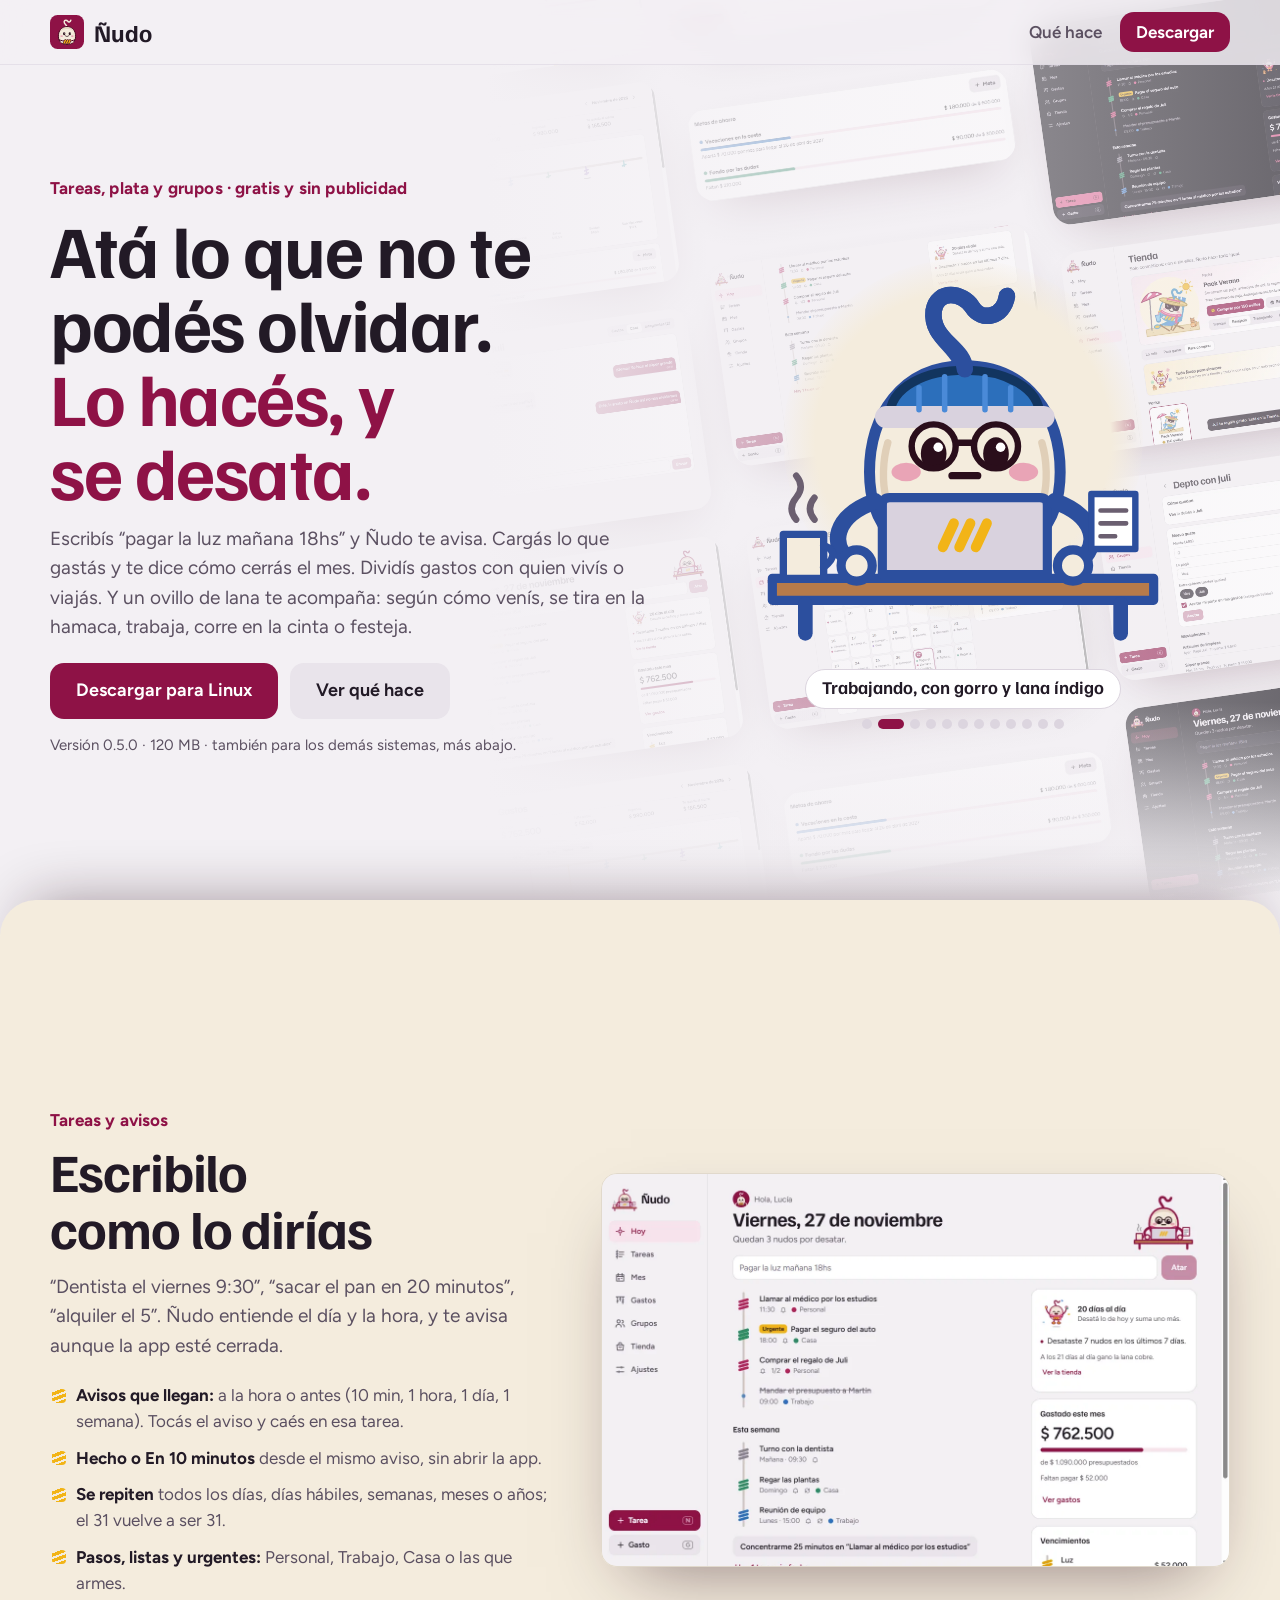
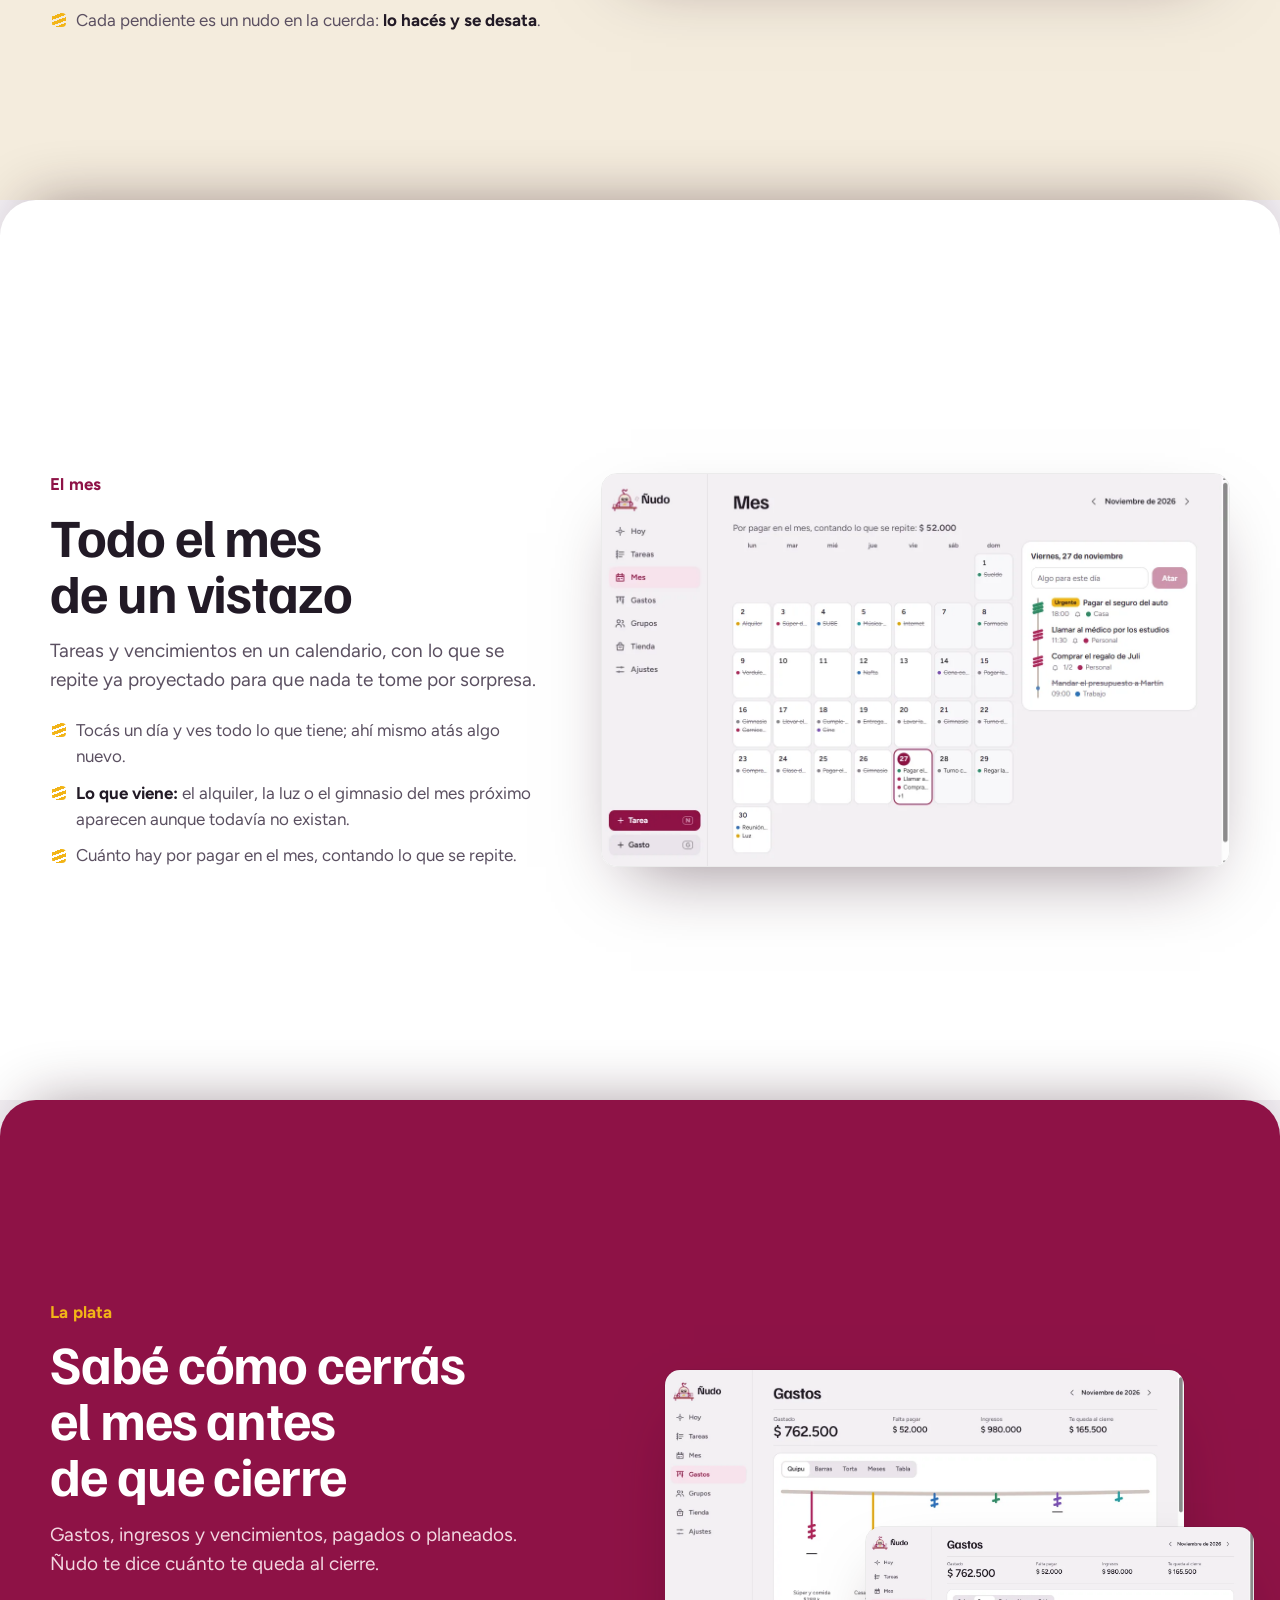
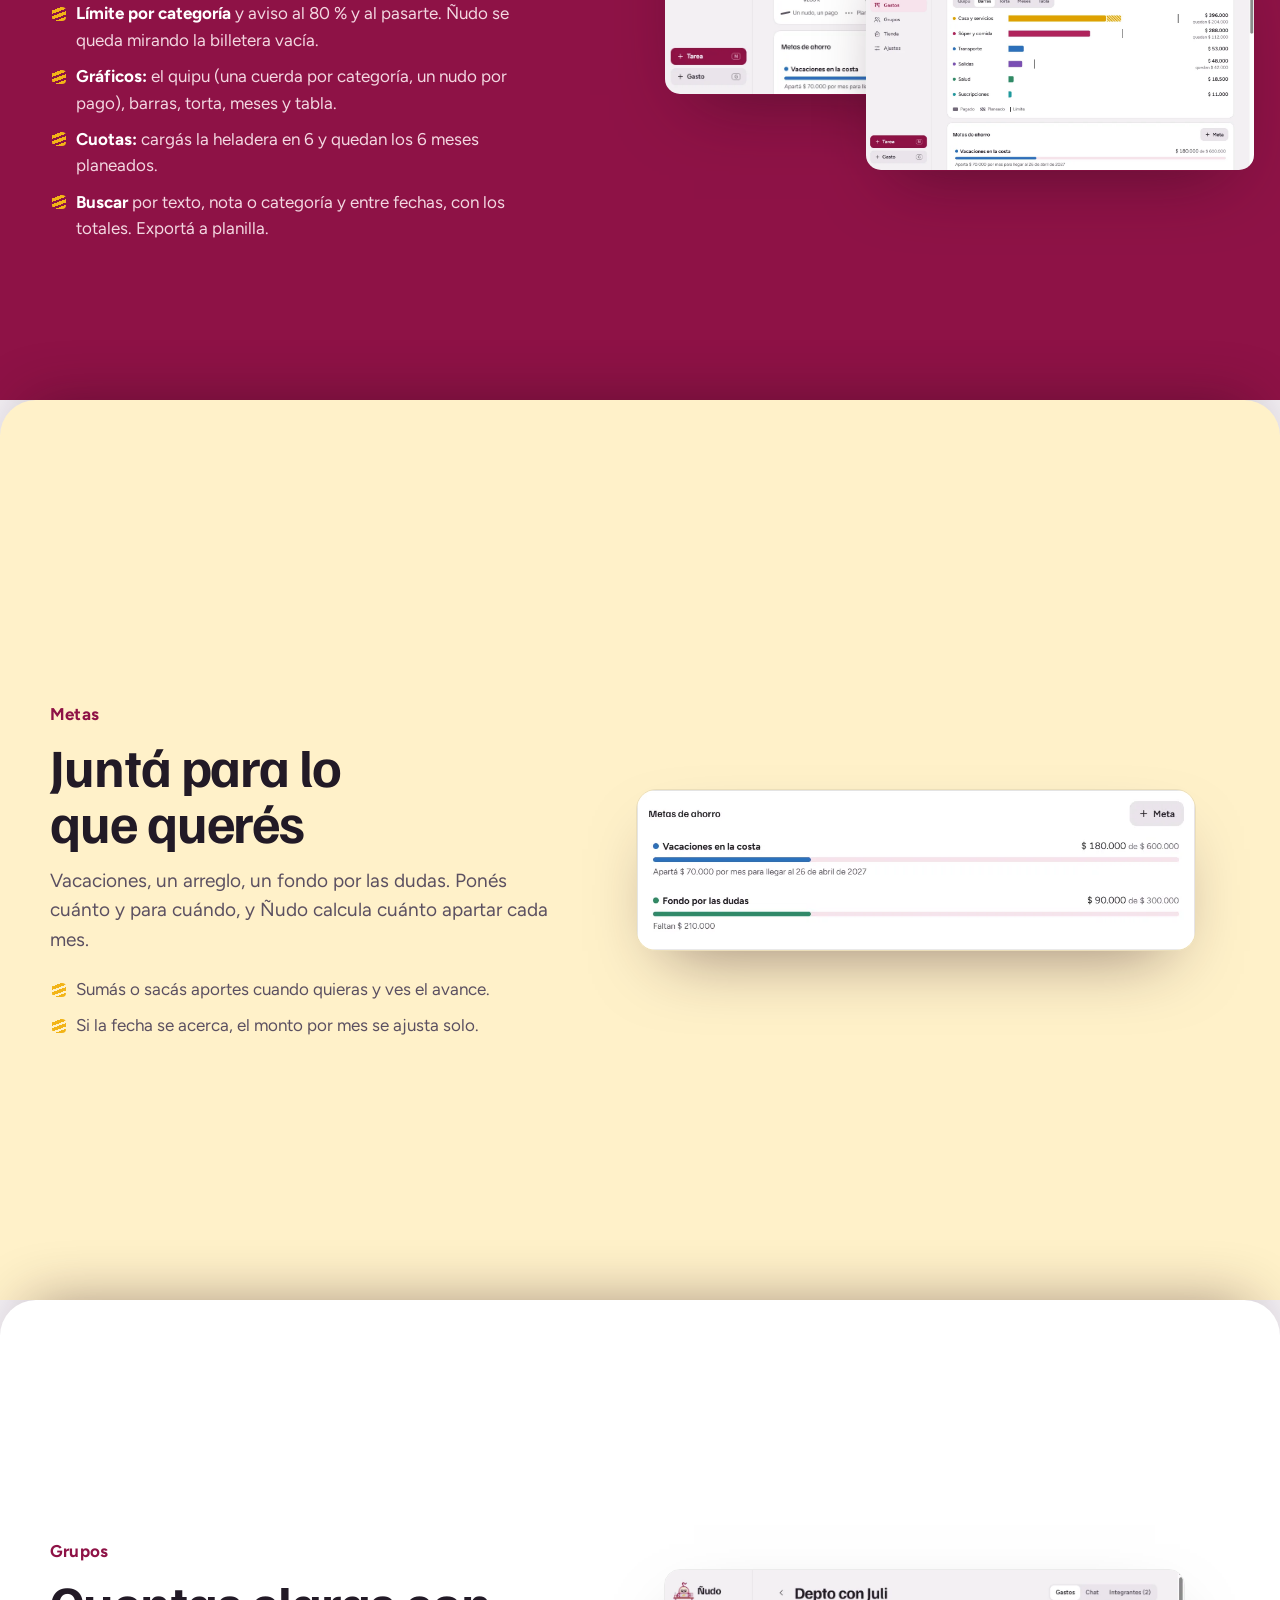
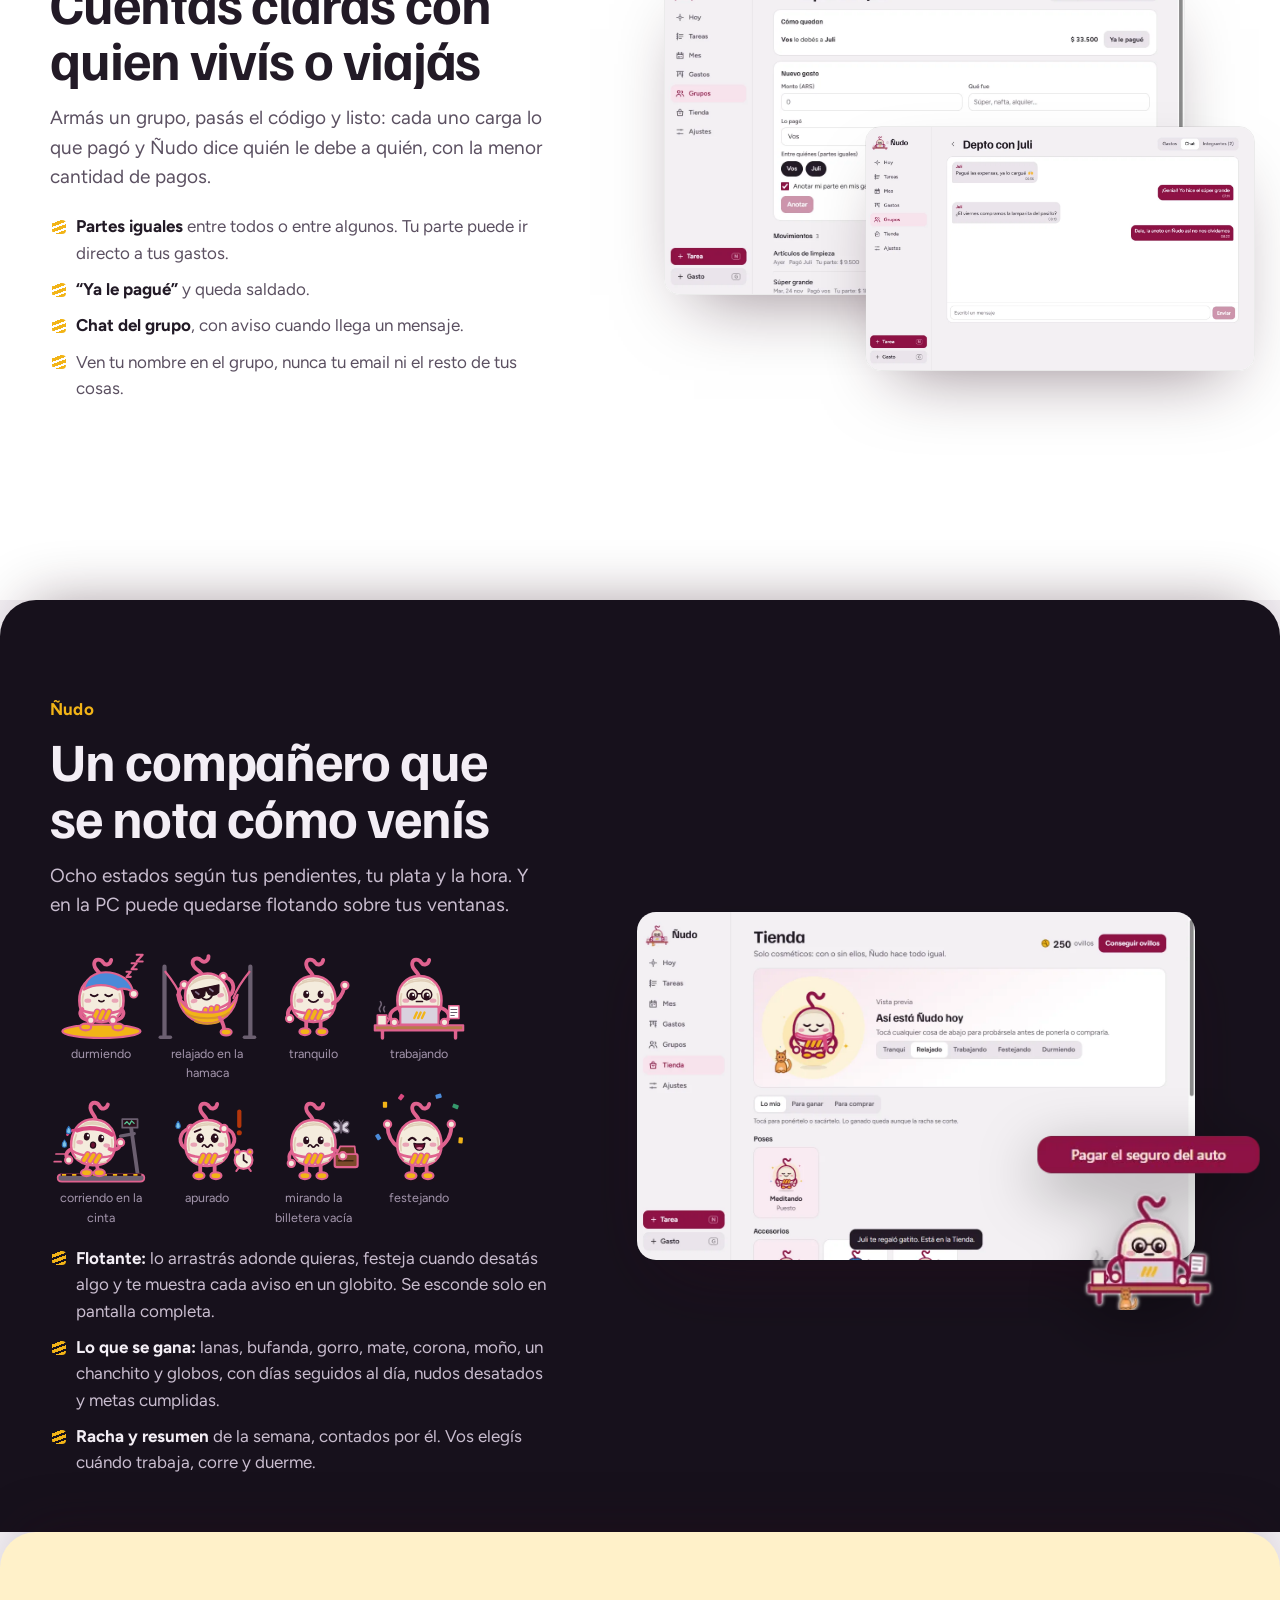
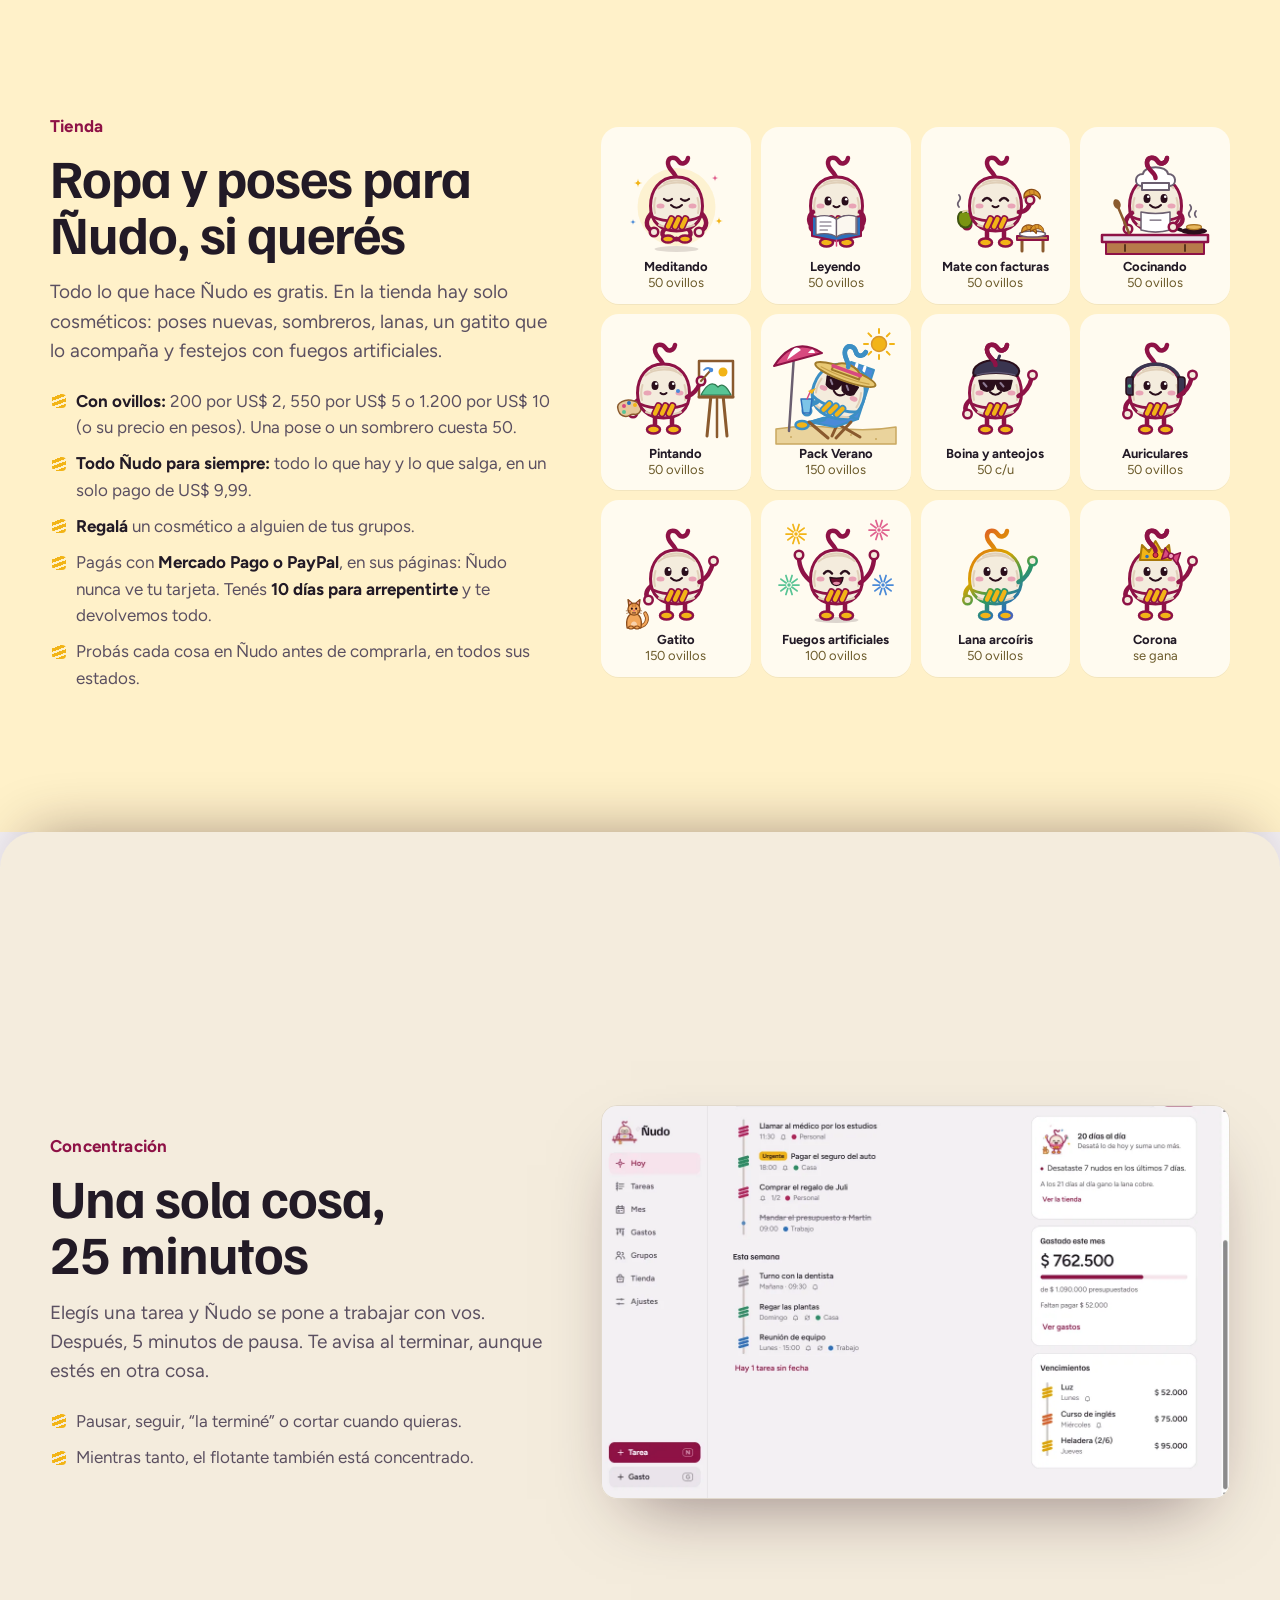
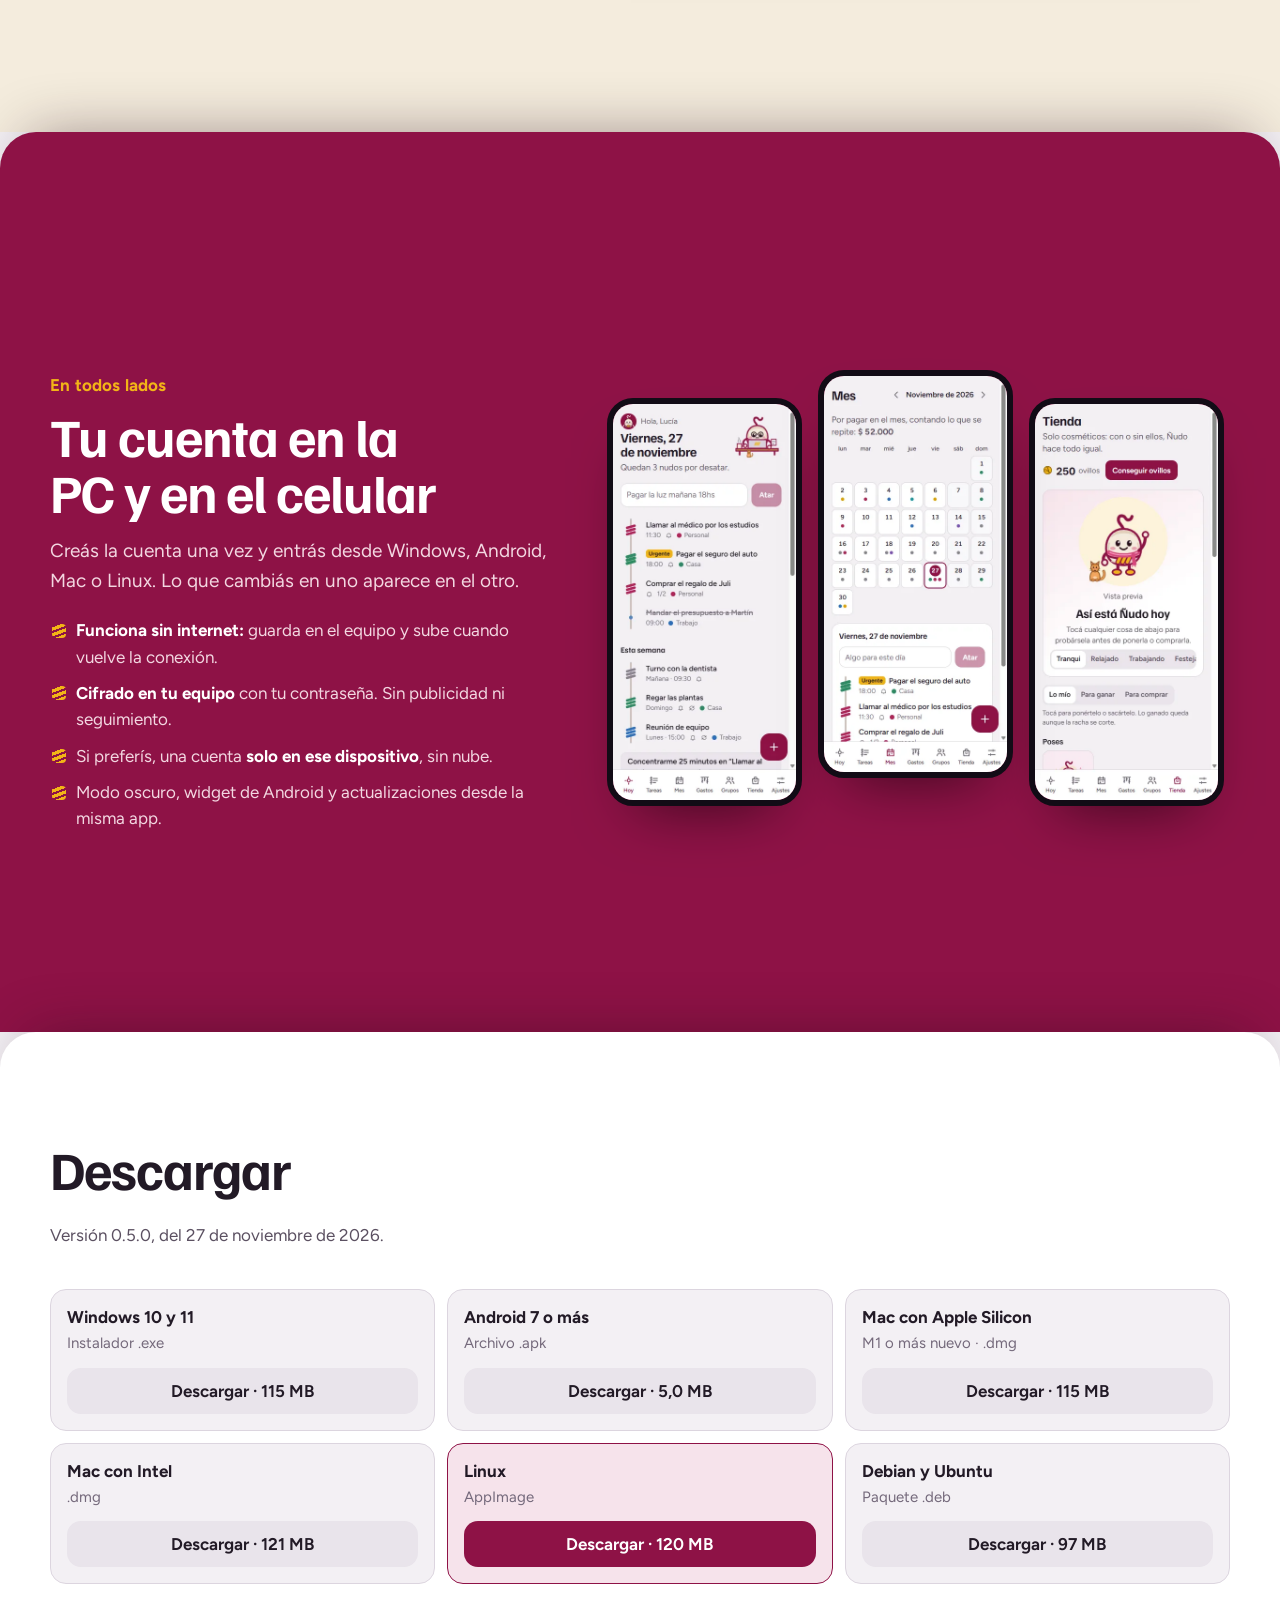
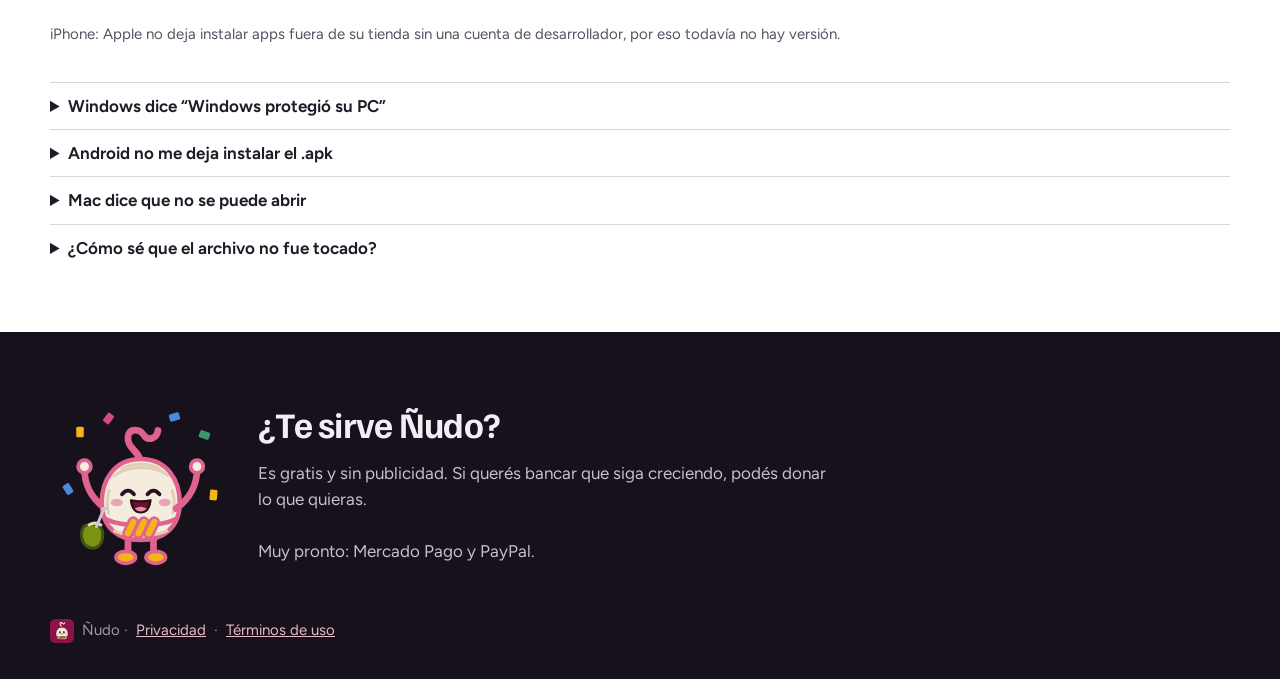
==== commit 19129a8a: "Página v0.5.0" ====
--- a/index.html
+++ b/index.html
@@ -53,6 +53,24 @@
 .n-sigh { animation: n-sigh 2.4s ease-in-out infinite; } @keyframes n-sigh { 0%, 100% { transform: none; } 50% { transform: translateY(3px) scale(1.02, .98); } }
 .n-wallet { animation: n-wallet 2.4s ease-in-out infinite; } @keyframes n-wallet { 0%, 100% { transform: none; } 10% { transform: rotate(8deg); } 20% { transform: rotate(-4deg); } 30% { transform: none; } }
 .n-moth { animation: n-moth 2.4s ease-in-out infinite; } @keyframes n-moth { 0% { opacity: 0; transform: translate(12px, 52px) scale(.4); } 20% { opacity: 1; transform: translate(6px, 34px) scale(.8) rotate(-12deg); } 45% { transform: translate(-6px, 12px) rotate(10deg); } 75% { opacity: 1; transform: translate(4px, -12px) rotate(-8deg); } 100% { opacity: 0; transform: translate(-4px, -36px); } }
+/* Tienda: poses, compañeros y festejos */
+.n-float { animation: n-float 2.4s ease-in-out infinite; } @keyframes n-float { 0%, 100% { transform: translateY(-4px); } 50% { transform: translateY(-12px); } }
+.n-shadow2 { animation: n-shadow2 2.4s ease-in-out infinite; } @keyframes n-shadow2 { 0%, 100% { transform: none; } 50% { transform: scaleX(.8); opacity: .08; } }
+.n-glow { animation: n-glow 2.4s ease-in-out infinite; } @keyframes n-glow { 0%, 100% { transform: scale(.94); opacity: .1; } 50% { transform: scale(1.04); opacity: .2; } }
+.n-twinkle { animation: n-twinkle 1.2s ease-in-out infinite; } .n-t1 { animation-delay: -.4s; } .n-t2 { animation-delay: -.8s; } @keyframes n-twinkle { 0%, 100% { transform: scale(.4); opacity: .3; } 50% { transform: scale(1); opacity: 1; } }
+.n-page { animation: n-page 2.4s ease-in-out infinite; } @keyframes n-page { 0%, 55% { transform: none; } 80%, 100% { transform: scaleX(-1); opacity: 0; } }
+.n-munch { animation: n-munch 2.4s ease-in-out infinite; } @keyframes n-munch { 0%, 60%, 100% { transform: none; } 75% { transform: rotate(-26deg); } }
+.n-spin { animation: n-spin 9.6s linear infinite; } @keyframes n-spin { to { transform: rotate(360deg); } }
+.n-flip { animation: n-flip 1.2s ease-in-out infinite; } @keyframes n-flip { 0%, 20%, 100% { transform: none; } 55% { transform: translateY(-34px) rotate(180deg); } 85% { transform: rotate(360deg); } }
+.n-paint { animation: n-paint 1.2s ease-in-out infinite; } @keyframes n-paint { 0%, 100% { transform: rotate(-6deg); } 50% { transform: rotate(8deg); } }
+.n-strokes { animation: n-strokes 2.4s ease-in-out infinite; } @keyframes n-strokes { 0%, 100% { opacity: .3; } 50% { opacity: 1; } }
+.n-tail { animation: n-tail 1.2s ease-in-out infinite; } @keyframes n-tail { 0%, 100% { transform: rotate(-10deg); } 50% { transform: rotate(12deg); } }
+.n-hop { animation: n-jump .8s cubic-bezier(.4,0,.6,1) -.2s infinite; }
+.n-oink { animation: n-bob 1.2s ease-in-out infinite; }
+.n-coin { animation: n-coin .8s ease-in infinite; } @keyframes n-coin { 0% { opacity: 0; transform: translateY(-10px); } 30% { opacity: 1; } 80% { opacity: 1; transform: translateY(26px); } 100% { opacity: 0; transform: translateY(28px); } }
+.n-burst { animation: n-burst 1.2s ease-out infinite; } .n-b1 { animation-delay: -.4s; } .n-b2 { animation-delay: -.8s; } @keyframes n-burst { 0% { opacity: 0; transform: scale(.2); } 20% { opacity: 1; } 100% { opacity: 0; transform: scale(1.3); } }
+.n-balloon { animation: n-balloon 2.4s ease-in-out infinite; } .n-bl1 { animation-delay: -1.2s; } @keyframes n-balloon { 0%, 100% { transform: rotate(-5deg); } 50% { transform: rotate(5deg); } }
+.n-bl2 { animation: n-rise 2.4s ease-in-out infinite; } @keyframes n-rise { 0%, 100% { transform: translateY(0) rotate(-4deg); } 50% { transform: translateY(-10px) rotate(4deg); } }
 </style>
 </head>
 <body>
@@ -63,7 +81,7 @@
 
   <main>
     <section class="hero">
-      <div class="pared" aria-hidden="true"><div class="col"><img src="img/hoy.webp" alt="" loading="lazy"><img src="img/gastos.webp" alt="" loading="lazy"><img src="img/grupo-chat.webp" alt="" loading="lazy"><img src="img/hoy.webp" alt="" loading="lazy"><img src="img/gastos.webp" alt="" loading="lazy"><img src="img/grupo-chat.webp" alt="" loading="lazy"></div><div class="col"><img src="img/mes.webp" alt="" loading="lazy"><img src="img/metas.webp" alt="" loading="lazy"><img src="img/concentracion.webp" alt="" loading="lazy"><img src="img/mes.webp" alt="" loading="lazy"><img src="img/metas.webp" alt="" loading="lazy"><img src="img/concentracion.webp" alt="" loading="lazy"></div><div class="col"><img src="img/grupo-cuentas.webp" alt="" loading="lazy"><img src="img/hoy-oscuro.webp" alt="" loading="lazy"><img src="img/vestuario.webp" alt="" loading="lazy"><img src="img/grupo-cuentas.webp" alt="" loading="lazy"><img src="img/hoy-oscuro.webp" alt="" loading="lazy"><img src="img/vestuario.webp" alt="" loading="lazy"></div></div>
+      <div class="pared" aria-hidden="true"><div class="col"><img src="img/hoy.webp" alt="" loading="lazy"><img src="img/gastos.webp" alt="" loading="lazy"><img src="img/grupo-chat.webp" alt="" loading="lazy"><img src="img/hoy.webp" alt="" loading="lazy"><img src="img/gastos.webp" alt="" loading="lazy"><img src="img/grupo-chat.webp" alt="" loading="lazy"></div><div class="col"><img src="img/mes.webp" alt="" loading="lazy"><img src="img/metas.webp" alt="" loading="lazy"><img src="img/concentracion.webp" alt="" loading="lazy"><img src="img/mes.webp" alt="" loading="lazy"><img src="img/metas.webp" alt="" loading="lazy"><img src="img/concentracion.webp" alt="" loading="lazy"></div><div class="col"><img src="img/grupo-cuentas.webp" alt="" loading="lazy"><img src="img/hoy-oscuro.webp" alt="" loading="lazy"><img src="img/tienda.webp" alt="" loading="lazy"><img src="img/grupo-cuentas.webp" alt="" loading="lazy"><img src="img/hoy-oscuro.webp" alt="" loading="lazy"><img src="img/tienda.webp" alt="" loading="lazy"></div></div>
       <div class="hero-in">
         <div class="hero-txt">
           <p class="eyebrow">Tareas, plata y grupos · gratis y sin publicidad</p>
@@ -76,7 +94,7 @@
           <p class="muted small" id="version">Para Windows, Android, Mac y Linux.</p>
         </div>
         <figure class="escenario" aria-label="Ñudo en sus distintos estados">
-          <div class="pases"><div class="pase on" data-label="Tranqui, con bufanda"><svg class="nudo" viewBox="0 0 240 240" role="img" aria-label="Ñudo tranquilo"><path d="M104 186 V206" fill="none" stroke="#8E1246" stroke-width="9" stroke-linecap="round" stroke-linejoin="round"/><path d="M138 186 V206" fill="none" stroke="#8E1246" stroke-width="9" stroke-linecap="round" stroke-linejoin="round"/><ellipse cx="101" cy="211" rx="13" ry="8" fill="#F2B417" stroke="#8E1246" stroke-width="5"/><ellipse cx="141" cy="211" rx="13" ry="8" fill="#F2B417" stroke="#8E1246" stroke-width="5"/><g class="n-bob" style="transform-origin:120px 130px"><path d="M74 150 C60 158 58 170 64 178" fill="none" stroke="#8E1246" stroke-width="9" stroke-linecap="round" stroke-linejoin="round"/><circle cx="65" cy="180" r="8.5" fill="#F4ECDD" stroke="#8E1246" stroke-width="5"/><g class="n-tilde" style="transform-origin:121px 86px"><path d="M121 86 C121 70 102 66 104 50 C106 38 120 40 125 48 C130 56 142 54 144 42" fill="none" stroke="#8E1246" stroke-width="9" stroke-linecap="round" stroke-linejoin="round"/></g><path d="M121 80 C156 80 173 108 173 138 C173 171 152 188 121 188 C90 188 69 171 69 138 C69 108 86 80 121 80 Z" fill="#F4ECDD" stroke="#8E1246" stroke-width="6" stroke-linecap="round" stroke-linejoin="round"/><path d="M85 103 C102 88 140 87 157 102" fill="none" stroke="#E0CFB8" stroke-width="4" stroke-linecap="round" stroke-linejoin="round"/><path d="M96 93 C110 85 132 85 146 93" fill="none" stroke="#E0CFB8" stroke-width="4" stroke-linecap="round" stroke-linejoin="round"/><path d="M78 152 C76 144 76 132 79 122" fill="none" stroke="#E0CFB8" stroke-width="4" stroke-linecap="round" stroke-linejoin="round"/><path d="M164 152 C166 144 166 132 163 122" fill="none" stroke="#E0CFB8" stroke-width="4" stroke-linecap="round" stroke-linejoin="round"/><path d="M86 176 C106 184 136 184 156 176" fill="none" stroke="#E0CFB8" stroke-width="4" stroke-linecap="round" stroke-linejoin="round"/><ellipse cx="89" cy="138" rx="8" ry="5" fill="#E58CA8" opacity=".75"/><ellipse cx="153" cy="138" rx="8" ry="5" fill="#E58CA8" opacity=".75"/><path d="M74 160 C96 171 146 171 168 160" fill="none" stroke="#8E1246" stroke-width="6" stroke-linecap="round" stroke-linejoin="round"/><path d="M111 164 L104 179" fill="none" stroke="#8E1246" stroke-width="15" stroke-linecap="round" stroke-linejoin="round"/><path d="M125 164 L118 179" fill="none" stroke="#8E1246" stroke-width="15" stroke-linecap="round" stroke-linejoin="round"/><path d="M139 164 L132 179" fill="none" stroke="#8E1246" stroke-width="15" stroke-linecap="round" stroke-linejoin="round"/><path d="M111 164 L104 179" fill="none" stroke="#F2B417" stroke-width="8.5" stroke-linecap="round" stroke-linejoin="round"/><path d="M125 164 L118 179" fill="none" stroke="#F2B417" stroke-width="8.5" stroke-linecap="round" stroke-linejoin="round"/><path d="M139 164 L132 179" fill="none" stroke="#F2B417" stroke-width="8.5" stroke-linecap="round" stroke-linejoin="round"/><g class="n-blink" style="transform-origin:120px 123px"><ellipse cx="104" cy="123" rx="7" ry="9" fill="#2A0E1B"/><circle cx="106.5" cy="119.5" r="2.6" fill="#FFFFFF" stroke="none" stroke-width="0"/><ellipse cx="138" cy="123" rx="7" ry="9" fill="#2A0E1B"/><circle cx="140.5" cy="119.5" r="2.6" fill="#FFFFFF" stroke="none" stroke-width="0"/></g><g transform="translate(0 -3)"><path d="M110 139 Q121 150 132 139" fill="none" stroke="#2A0E1B" stroke-width="4" stroke-linecap="round" stroke-linejoin="round"/></g><path d="M78 150 C100 162 142 162 164 150" fill="none" stroke="#D8497F" stroke-width="13" stroke-linecap="round" stroke-linejoin="round"/><path d="M80 150 C100 160 142 160 162 150" fill="none" stroke="#F2A3C0" stroke-width="3" stroke-linecap="round" stroke-linejoin="round"/><path d="M150 156 C152 166 150 176 154 184" fill="none" stroke="#D8497F" stroke-width="11" stroke-linecap="round" stroke-linejoin="round"/><path d="M149 186 l-2 6 M155 186 l1 6" fill="none" stroke="#D8497F" stroke-width="3" stroke-linecap="round" stroke-linejoin="round"/><g class="n-wave" style="transform-origin:167px 144px"><path d="M167 144 C184 136 190 122 194 106" fill="none" stroke="#8E1246" stroke-width="9" stroke-linecap="round" stroke-linejoin="round"/><circle cx="195" cy="102" r="8.5" fill="#F4ECDD" stroke="#8E1246" stroke-width="5"/></g></g></svg></div><div class="pase" data-label="Trabajando, con gorro y lana índigo"><svg class="nudo" viewBox="0 0 240 240" role="img" aria-label="Ñudo trabajando"><g class="n-bob" style="transform-origin:120px 130px"><g class="n-tilde" style="transform-origin:121px 86px"><path d="M121 86 C121 70 102 66 104 50 C106 38 120 40 125 48 C130 56 142 54 144 42" fill="none" stroke="#2C4F9E" stroke-width="9" stroke-linecap="round" stroke-linejoin="round"/></g><path d="M121 80 C156 80 173 108 173 138 C173 171 152 188 121 188 C90 188 69 171 69 138 C69 108 86 80 121 80 Z" fill="#F4ECDD" stroke="#2C4F9E" stroke-width="6" stroke-linecap="round" stroke-linejoin="round"/><path d="M85 103 C102 88 140 87 157 102" fill="none" stroke="#E0CFB8" stroke-width="4" stroke-linecap="round" stroke-linejoin="round"/><path d="M96 93 C110 85 132 85 146 93" fill="none" stroke="#E0CFB8" stroke-width="4" stroke-linecap="round" stroke-linejoin="round"/><path d="M78 152 C76 144 76 132 79 122" fill="none" stroke="#E0CFB8" stroke-width="4" stroke-linecap="round" stroke-linejoin="round"/><path d="M164 152 C166 144 166 132 163 122" fill="none" stroke="#E0CFB8" stroke-width="4" stroke-linecap="round" stroke-linejoin="round"/><path d="M86 176 C106 184 136 184 156 176" fill="none" stroke="#E0CFB8" stroke-width="4" stroke-linecap="round" stroke-linejoin="round"/><ellipse cx="89" cy="138" rx="8" ry="5" fill="#E58CA8" opacity=".75"/><ellipse cx="153" cy="138" rx="8" ry="5" fill="#E58CA8" opacity=".75"/><path d="M74 160 C96 171 146 171 168 160" fill="none" stroke="#2C4F9E" stroke-width="6" stroke-linecap="round" stroke-linejoin="round"/><path d="M111 164 L104 179" fill="none" stroke="#2C4F9E" stroke-width="15" stroke-linecap="round" stroke-linejoin="round"/><path d="M125 164 L118 179" fill="none" stroke="#2C4F9E" stroke-width="15" stroke-linecap="round" stroke-linejoin="round"/><path d="M139 164 L132 179" fill="none" stroke="#2C4F9E" stroke-width="15" stroke-linecap="round" stroke-linejoin="round"/><path d="M111 164 L104 179" fill="none" stroke="#F2B417" stroke-width="8.5" stroke-linecap="round" stroke-linejoin="round"/><path d="M125 164 L118 179" fill="none" stroke="#F2B417" stroke-width="8.5" stroke-linecap="round" stroke-linejoin="round"/><path d="M139 164 L132 179" fill="none" stroke="#F2B417" stroke-width="8.5" stroke-linecap="round" stroke-linejoin="round"/><g class="n-blink" style="transform-origin:120px 128px"><ellipse cx="104" cy="128" rx="7" ry="9" fill="#2A0E1B"/><circle cx="106.5" cy="124.5" r="2.6" fill="#FFFFFF" stroke="none" stroke-width="0"/><ellipse cx="138" cy="128" rx="7" ry="9" fill="#2A0E1B"/><circle cx="140.5" cy="124.5" r="2.6" fill="#FFFFFF" stroke="none" stroke-width="0"/></g><g transform="translate(0 -3)"><path d="M114 143 H128" fill="none" stroke="#2A0E1B" stroke-width="4" stroke-linecap="round" stroke-linejoin="round"/></g><path d="M80 108 C80 74 162 74 162 108 Z" fill="#2C6FBB" stroke="#12355F" stroke-width="5" stroke-linecap="round" stroke-linejoin="round"/><path d="M78 108 H164" fill="none" stroke="#D9D2DE" stroke-width="12" stroke-linecap="round" stroke-linejoin="round"/><path d="M96 92 v12 M110 86 v18 M132 86 v18 M146 92 v12" fill="none" stroke="#4A8AD8" stroke-width="3" stroke-linecap="round" stroke-linejoin="round"/><g class="n-tilde" style="transform-origin:121px 86px"><path d="M121 82 C121 70 102 66 104 50 C106 38 120 40 125 48 C130 56 142 54 144 42" fill="none" stroke="#2C4F9E" stroke-width="9" stroke-linecap="round" stroke-linejoin="round"/></g><path d="M92 124 a12 12 0 1 0 24 0 a12 12 0 1 0 -24 0 M126 124 a12 12 0 1 0 24 0 a12 12 0 1 0 -24 0 M116 122 H126" fill="none" stroke="#2A0E1B" stroke-width="3.5" stroke-linecap="round" stroke-linejoin="round"/></g><path d="M16 196 H224 V208 H16 Z" fill="#B77B4A" stroke="#2C4F9E" stroke-width="5" stroke-linecap="round" stroke-linejoin="round"/><path d="M34 210 V226" fill="none" stroke="#2C4F9E" stroke-width="8" stroke-linecap="round" stroke-linejoin="round"/><path d="M206 210 V226" fill="none" stroke="#2C4F9E" stroke-width="8" stroke-linecap="round" stroke-linejoin="round"/><path d="M80 152 H162 Q166 152 166 156 V194 H76 V156 Q76 152 80 152 Z" fill="#D9D2DE" stroke="#2C4F9E" stroke-width="5" stroke-linecap="round" stroke-linejoin="round"/><path d="M115 166 L109 179" fill="none" stroke="#F2B417" stroke-width="5.5" stroke-linecap="round" stroke-linejoin="round"/><path d="M124 166 L118 179" fill="none" stroke="#F2B417" stroke-width="5.5" stroke-linecap="round" stroke-linejoin="round"/><path d="M133 166 L127 179" fill="none" stroke="#F2B417" stroke-width="5.5" stroke-linecap="round" stroke-linejoin="round"/><g class="n-type1" style="transform-origin:72px 154px"><path d="M72 154 C50 162 46 178 60 188" fill="none" stroke="#2C4F9E" stroke-width="9" stroke-linecap="round" stroke-linejoin="round"/><circle cx="62" cy="189" r="8.5" fill="#F4ECDD" stroke="#2C4F9E" stroke-width="5"/></g><g class="n-type2" style="transform-origin:170px 154px"><path d="M170 154 C192 162 196 178 182 188" fill="none" stroke="#2C4F9E" stroke-width="9" stroke-linecap="round" stroke-linejoin="round"/><circle cx="180" cy="189" r="8.5" fill="#F4ECDD" stroke="#2C4F9E" stroke-width="5"/></g><path d="M22 172 H44 V196 H22 Z" fill="#F4ECDD" stroke="#2C4F9E" stroke-width="4" stroke-linecap="round" stroke-linejoin="round"/><path d="M44 178 q10 4 0 12" fill="none" stroke="#2C4F9E" stroke-width="4" stroke-linecap="round" stroke-linejoin="round"/><g class="n-steam" style="transform-origin:33px 158px"><path d="M29 164 q-5 -6 0 -12 q5 -6 0 -12" fill="none" stroke="#6B5F70" stroke-width="3.5" stroke-linecap="round" stroke-linejoin="round"/><path d="M39 164 q-5 -6 0 -12" fill="none" stroke="#6B5F70" stroke-width="3.5" stroke-linecap="round" stroke-linejoin="round"/></g><g class="n-sheet" style="transform-origin:202px 190px"><path d="M190 150 h24 v30 h-24 Z" fill="#FFFFFF" stroke="#2C4F9E" stroke-width="3.5" stroke-linecap="round" stroke-linejoin="round"/><path d="M195 159 h14 M195 166 h14 M195 173 h8" fill="none" stroke="#6B5F70" stroke-width="2.5" stroke-linecap="round" stroke-linejoin="round"/></g></svg></div><div class="pase" data-label="Corriendo en la cinta, lana monte"><svg class="nudo" viewBox="0 0 240 240" role="img" aria-label="Ñudo corriendo en la cinta"><path d="M206 206 L190 92" fill="none" stroke="#6B5F70" stroke-width="9" stroke-linecap="round" stroke-linejoin="round"/><path d="M198 112 L166 118" fill="none" stroke="#6B5F70" stroke-width="8" stroke-linecap="round" stroke-linejoin="round"/><path d="M170 78 H206 V98 H170 Z" fill="#2A0E1B" stroke="#6B5F70" stroke-width="4" stroke-linecap="round" stroke-linejoin="round"/><path d="M176 89 l5 -5 l6 7 l5 -9 l6 6" fill="none" stroke="#58C495" stroke-width="3" stroke-linecap="round" stroke-linejoin="round"/><path d="M28 208 H212 Q222 208 222 216 Q222 225 212 225 H28 Q18 225 18 216 Q18 208 28 208 Z" fill="#6B5F70" stroke="#2E7A52" stroke-width="4" stroke-linecap="round" stroke-linejoin="round"/><path d="M28 209 H212" fill="none" stroke="#2A0E1B" stroke-width="6" stroke-linecap="round" stroke-linejoin="round"/><path class="n-belt" d="M28 209 H212" fill="none" stroke="#F2B417" stroke-width="4" stroke-dasharray="10 14"/><g transform="translate(-22 -2)"><g class="n-run" style="transform-origin:120px 130px"><g class="n-leg-a" style="transform-origin:112px 180px"><path d="M112 182 C112 192 106 198 104 204" fill="none" stroke="#2E7A52" stroke-width="9" stroke-linecap="round" stroke-linejoin="round"/><ellipse cx="108" cy="206" rx="13" ry="8" fill="#F2B417" stroke="#2E7A52" stroke-width="5"/></g><g class="n-leg-b" style="transform-origin:132px 180px"><path d="M132 182 C132 192 136 198 134 204" fill="none" stroke="#2E7A52" stroke-width="9" stroke-linecap="round" stroke-linejoin="round"/><ellipse cx="138" cy="206" rx="13" ry="8" fill="#F2B417" stroke="#2E7A52" stroke-width="5"/></g><g class="n-arm-b" style="transform-origin:78px 150px"><path d="M78 150 C62 152 56 164 64 174" fill="none" stroke="#2E7A52" stroke-width="9" stroke-linecap="round" stroke-linejoin="round"/><circle cx="66" cy="176" r="8.5" fill="#F4ECDD" stroke="#2E7A52" stroke-width="5"/></g><g transform="rotate(7 121 160)"><g class="n-tilde" style="transform-origin:121px 86px"><path d="M121 86 C121 70 102 66 104 50 C106 38 120 40 125 48 C130 56 142 54 144 42" fill="none" stroke="#2E7A52" stroke-width="9" stroke-linecap="round" stroke-linejoin="round"/></g><path d="M121 80 C156 80 173 108 173 138 C173 171 152 188 121 188 C90 188 69 171 69 138 C69 108 86 80 121 80 Z" fill="#F4ECDD" stroke="#2E7A52" stroke-width="6" stroke-linecap="round" stroke-linejoin="round"/><path d="M85 103 C102 88 140 87 157 102" fill="none" stroke="#E0CFB8" stroke-width="4" stroke-linecap="round" stroke-linejoin="round"/><path d="M96 93 C110 85 132 85 146 93" fill="none" stroke="#E0CFB8" stroke-width="4" stroke-linecap="round" stroke-linejoin="round"/><path d="M78 152 C76 144 76 132 79 122" fill="none" stroke="#E0CFB8" stroke-width="4" stroke-linecap="round" stroke-linejoin="round"/><path d="M164 152 C166 144 166 132 163 122" fill="none" stroke="#E0CFB8" stroke-width="4" stroke-linecap="round" stroke-linejoin="round"/><path d="M86 176 C106 184 136 184 156 176" fill="none" stroke="#E0CFB8" stroke-width="4" stroke-linecap="round" stroke-linejoin="round"/><ellipse cx="89" cy="138" rx="8" ry="5" fill="#E58CA8" opacity=".75"/><ellipse cx="153" cy="138" rx="8" ry="5" fill="#E58CA8" opacity=".75"/><path d="M74 160 C96 171 146 171 168 160" fill="none" stroke="#2E7A52" stroke-width="6" stroke-linecap="round" stroke-linejoin="round"/><path d="M111 164 L104 179" fill="none" stroke="#2E7A52" stroke-width="15" stroke-linecap="round" stroke-linejoin="round"/><path d="M125 164 L118 179" fill="none" stroke="#2E7A52" stroke-width="15" stroke-linecap="round" stroke-linejoin="round"/><path d="M139 164 L132 179" fill="none" stroke="#2E7A52" stroke-width="15" stroke-linecap="round" stroke-linejoin="round"/><path d="M111 164 L104 179" fill="none" stroke="#F2B417" stroke-width="8.5" stroke-linecap="round" stroke-linejoin="round"/><path d="M125 164 L118 179" fill="none" stroke="#F2B417" stroke-width="8.5" stroke-linecap="round" stroke-linejoin="round"/><path d="M139 164 L132 179" fill="none" stroke="#F2B417" stroke-width="8.5" stroke-linecap="round" stroke-linejoin="round"/><g class="n-blink" style="transform-origin:120px 123px"><ellipse cx="104" cy="123" rx="7" ry="9" fill="#2A0E1B"/><circle cx="106.5" cy="119.5" r="2.6" fill="#FFFFFF" stroke="none" stroke-width="0"/><ellipse cx="138" cy="123" rx="7" ry="9" fill="#2A0E1B"/><circle cx="140.5" cy="119.5" r="2.6" fill="#FFFFFF" stroke="none" stroke-width="0"/></g><g transform="translate(0 -3)"><ellipse cx="121" cy="144" rx="6" ry="7" fill="#6B1030" stroke="#2A0E1B" stroke-width="3"/></g><path d="M80 111 C102 98 140 98 162 111" fill="none" stroke="#D8497F" stroke-width="10" stroke-linecap="round" stroke-linejoin="round"/><path d="M80 111 C70 110 62 116 58 124" fill="none" stroke="#D8497F" stroke-width="6" stroke-linecap="round" stroke-linejoin="round"/></g><g class="n-arm-a" style="transform-origin:162px 150px"><path d="M162 150 C176 156 186 148 188 138" fill="none" stroke="#2E7A52" stroke-width="9" stroke-linecap="round" stroke-linejoin="round"/><circle cx="188" cy="135" r="8.5" fill="#F4ECDD" stroke="#2E7A52" stroke-width="5"/></g></g></g><g class="n-sweat n-s1" style="transform-origin:44px 104px"><path d="M44 95 C52 105 50 112 44 112 C38 112 36 105 44 95 Z" fill="#7CC4E8" stroke="#2C6FBB" stroke-width="2.5" stroke-linecap="round" stroke-linejoin="round"/></g><g class="n-sweat n-s2" style="transform-origin:34px 136px"><path d="M34 127 C42 137 40 144 34 144 C28 144 26 137 34 127 Z" fill="#7CC4E8" stroke="#2C6FBB" stroke-width="2.5" stroke-linecap="round" stroke-linejoin="round"/></g><path class="n-wind" d="M14 160 H34" fill="none" stroke="#2E7A52" stroke-width="4" stroke-linecap="round" stroke-linejoin="round"/><path class="n-wind" d="M10 178 H26" fill="none" stroke="#2E7A52" stroke-width="4" stroke-linecap="round" stroke-linejoin="round"/></svg></div><div class="pase" data-label="En la hamaca, con su mate"><svg class="nudo" viewBox="0 0 240 240" role="img" aria-label="Ñudo relajado en la hamaca"><path d="M20 222 V58" fill="none" stroke="#6B5F70" stroke-width="10" stroke-linecap="round" stroke-linejoin="round"/><path d="M222 222 V58" fill="none" stroke="#6B5F70" stroke-width="10" stroke-linecap="round" stroke-linejoin="round"/><path d="M10 224 H34" fill="none" stroke="#6B5F70" stroke-width="8" stroke-linecap="round" stroke-linejoin="round"/><path d="M208 224 H232" fill="none" stroke="#6B5F70" stroke-width="8" stroke-linecap="round" stroke-linejoin="round"/><g class="n-sway" style="transform-origin:121px 40px"><path d="M22 70 C40 92 52 110 60 132" fill="none" stroke="#8E1246" stroke-width="5" stroke-linecap="round" stroke-linejoin="round"/><path d="M220 70 C202 92 190 110 182 132" fill="none" stroke="#8E1246" stroke-width="5" stroke-linecap="round" stroke-linejoin="round"/><g transform="translate(0 -6) rotate(-12 121 138)"><path d="M78 146 C52 138 48 112 70 98" fill="none" stroke="#8E1246" stroke-width="9" stroke-linecap="round" stroke-linejoin="round"/><circle cx="74" cy="96" r="8.5" fill="#F4ECDD" stroke="#8E1246" stroke-width="5"/><path d="M166 146 C190 138 194 112 172 98" fill="none" stroke="#8E1246" stroke-width="9" stroke-linecap="round" stroke-linejoin="round"/><circle cx="168" cy="96" r="8.5" fill="#F4ECDD" stroke="#8E1246" stroke-width="5"/><g class="n-tilde" style="transform-origin:121px 86px"><path d="M121 86 C121 70 102 66 104 50 C106 38 120 40 125 48 C130 56 142 54 144 42" fill="none" stroke="#8E1246" stroke-width="9" stroke-linecap="round" stroke-linejoin="round"/></g><path d="M121 80 C156 80 173 108 173 138 C173 171 152 188 121 188 C90 188 69 171 69 138 C69 108 86 80 121 80 Z" fill="#F4ECDD" stroke="#8E1246" stroke-width="6" stroke-linecap="round" stroke-linejoin="round"/><path d="M85 103 C102 88 140 87 157 102" fill="none" stroke="#E0CFB8" stroke-width="4" stroke-linecap="round" stroke-linejoin="round"/><path d="M96 93 C110 85 132 85 146 93" fill="none" stroke="#E0CFB8" stroke-width="4" stroke-linecap="round" stroke-linejoin="round"/><path d="M78 152 C76 144 76 132 79 122" fill="none" stroke="#E0CFB8" stroke-width="4" stroke-linecap="round" stroke-linejoin="round"/><path d="M164 152 C166 144 166 132 163 122" fill="none" stroke="#E0CFB8" stroke-width="4" stroke-linecap="round" stroke-linejoin="round"/><path d="M86 176 C106 184 136 184 156 176" fill="none" stroke="#E0CFB8" stroke-width="4" stroke-linecap="round" stroke-linejoin="round"/><ellipse cx="89" cy="138" rx="8" ry="5" fill="#E58CA8" opacity=".75"/><ellipse cx="153" cy="138" rx="8" ry="5" fill="#E58CA8" opacity=".75"/><path d="M74 160 C96 171 146 171 168 160" fill="none" stroke="#8E1246" stroke-width="6" stroke-linecap="round" stroke-linejoin="round"/><path d="M111 164 L104 179" fill="none" stroke="#8E1246" stroke-width="15" stroke-linecap="round" stroke-linejoin="round"/><path d="M125 164 L118 179" fill="none" stroke="#8E1246" stroke-width="15" stroke-linecap="round" stroke-linejoin="round"/><path d="M139 164 L132 179" fill="none" stroke="#8E1246" stroke-width="15" stroke-linecap="round" stroke-linejoin="round"/><path d="M111 164 L104 179" fill="none" stroke="#F2B417" stroke-width="8.5" stroke-linecap="round" stroke-linejoin="round"/><path d="M125 164 L118 179" fill="none" stroke="#F2B417" stroke-width="8.5" stroke-linecap="round" stroke-linejoin="round"/><path d="M139 164 L132 179" fill="none" stroke="#F2B417" stroke-width="8.5" stroke-linecap="round" stroke-linejoin="round"/><path d="M88 113 H154 L150 130 Q138 139 126 130 L122 119 H120 L116 130 Q104 139 92 130 Z" fill="#2A0E1B" stroke="#2A0E1B" stroke-width="3" stroke-linecap="round" stroke-linejoin="round"/><path d="M97 118 L103 125" fill="none" stroke="#8C7A92" stroke-width="4" stroke-linecap="round" stroke-linejoin="round"/><path d="M131 118 L137 125" fill="none" stroke="#8C7A92" stroke-width="4" stroke-linecap="round" stroke-linejoin="round"/><g transform="translate(0 -3)"><path d="M110 139 Q121 150 132 139" fill="none" stroke="#2A0E1B" stroke-width="4" stroke-linecap="round" stroke-linejoin="round"/></g><path d="M50 168 C40 168 38 192 52 198 C64 202 72 192 70 176 C68 168 60 166 50 168 Z" fill="#7A9412" stroke="#3F5410" stroke-width="4" stroke-linecap="round" stroke-linejoin="round"/><path d="M52 168 Q60 163 68 168" fill="none" stroke="#E6D7A8" stroke-width="4" stroke-linecap="round" stroke-linejoin="round"/><path d="M62 170 L72 146" fill="none" stroke="#C8C8D0" stroke-width="4" stroke-linecap="round" stroke-linejoin="round"/><path d="M70 146 h6" fill="none" stroke="#C8C8D0" stroke-width="4" stroke-linecap="round" stroke-linejoin="round"/></g><path d="M50 124 C62 214 180 214 192 124 C176 156 160 166 121 166 C82 166 66 156 50 124 Z" fill="#F2B417" stroke="#8E1246" stroke-width="5" stroke-linecap="round" stroke-linejoin="round"/><path d="M70 166 C88 184 154 184 172 166" fill="none" stroke="#D9962A" stroke-width="5" stroke-linecap="round" stroke-linejoin="round"/><path d="M92 186 C106 194 136 194 150 186" fill="none" stroke="#D9962A" stroke-width="5" stroke-linecap="round" stroke-linejoin="round"/><g class="n-leg-hang" style="transform-origin:150px 178px"><path d="M150 178 C158 190 160 198 160 206" fill="none" stroke="#8E1246" stroke-width="9" stroke-linecap="round" stroke-linejoin="round"/><ellipse cx="165" cy="212" rx="13" ry="8" fill="#F2B417" stroke="#8E1246" stroke-width="5"/></g></g></svg></div><div class="pase" data-label="Apurado: algo se atrasó"><svg class="nudo" viewBox="0 0 240 240" role="img" aria-label="Ñudo apurado"><g class="n-step1" style="transform-origin:104px 186px"><path d="M104 186 V206" fill="none" stroke="#B4521E" stroke-width="9" stroke-linecap="round" stroke-linejoin="round"/><ellipse cx="101" cy="211" rx="13" ry="8" fill="#F2B417" stroke="#B4521E" stroke-width="5"/></g><g class="n-step2" style="transform-origin:138px 186px"><path d="M138 186 V206" fill="none" stroke="#B4521E" stroke-width="9" stroke-linecap="round" stroke-linejoin="round"/><ellipse cx="141" cy="211" rx="13" ry="8" fill="#F2B417" stroke="#B4521E" stroke-width="5"/></g><g class="n-shake" style="transform-origin:120px 130px"><path d="M74 148 C50 140 52 106 80 100" fill="none" stroke="#B4521E" stroke-width="9" stroke-linecap="round" stroke-linejoin="round"/><circle cx="82" cy="100" r="8.5" fill="#F4ECDD" stroke="#B4521E" stroke-width="5"/><g class="n-tilde" style="transform-origin:121px 86px"><path d="M121 86 C121 70 102 66 104 50 C106 38 120 40 125 48 C130 56 142 54 144 42" fill="none" stroke="#B4521E" stroke-width="9" stroke-linecap="round" stroke-linejoin="round"/></g><path d="M121 80 C156 80 173 108 173 138 C173 171 152 188 121 188 C90 188 69 171 69 138 C69 108 86 80 121 80 Z" fill="#F4ECDD" stroke="#B4521E" stroke-width="6" stroke-linecap="round" stroke-linejoin="round"/><path d="M85 103 C102 88 140 87 157 102" fill="none" stroke="#E0CFB8" stroke-width="4" stroke-linecap="round" stroke-linejoin="round"/><path d="M96 93 C110 85 132 85 146 93" fill="none" stroke="#E0CFB8" stroke-width="4" stroke-linecap="round" stroke-linejoin="round"/><path d="M78 152 C76 144 76 132 79 122" fill="none" stroke="#E0CFB8" stroke-width="4" stroke-linecap="round" stroke-linejoin="round"/><path d="M164 152 C166 144 166 132 163 122" fill="none" stroke="#E0CFB8" stroke-width="4" stroke-linecap="round" stroke-linejoin="round"/><path d="M86 176 C106 184 136 184 156 176" fill="none" stroke="#E0CFB8" stroke-width="4" stroke-linecap="round" stroke-linejoin="round"/><ellipse cx="89" cy="138" rx="8" ry="5" fill="#E58CA8" opacity=".75"/><ellipse cx="153" cy="138" rx="8" ry="5" fill="#E58CA8" opacity=".75"/><path d="M74 160 C96 171 146 171 168 160" fill="none" stroke="#B4521E" stroke-width="6" stroke-linecap="round" stroke-linejoin="round"/><path d="M111 164 L104 179" fill="none" stroke="#B4521E" stroke-width="15" stroke-linecap="round" stroke-linejoin="round"/><path d="M125 164 L118 179" fill="none" stroke="#B4521E" stroke-width="15" stroke-linecap="round" stroke-linejoin="round"/><path d="M139 164 L132 179" fill="none" stroke="#B4521E" stroke-width="15" stroke-linecap="round" stroke-linejoin="round"/><path d="M111 164 L104 179" fill="none" stroke="#F2B417" stroke-width="8.5" stroke-linecap="round" stroke-linejoin="round"/><path d="M125 164 L118 179" fill="none" stroke="#F2B417" stroke-width="8.5" stroke-linecap="round" stroke-linejoin="round"/><path d="M139 164 L132 179" fill="none" stroke="#F2B417" stroke-width="8.5" stroke-linecap="round" stroke-linejoin="round"/><g class="n-blink" style="transform-origin:120px 123px"><ellipse cx="104" cy="123" rx="9" ry="11" fill="#2A0E1B"/><circle cx="106.5" cy="119.5" r="2.6" fill="#FFFFFF" stroke="none" stroke-width="0"/><ellipse cx="138" cy="123" rx="9" ry="11" fill="#2A0E1B"/><circle cx="140.5" cy="119.5" r="2.6" fill="#FFFFFF" stroke="none" stroke-width="0"/></g><path d="M91 108 L105 102" fill="none" stroke="#2A0E1B" stroke-width="4" stroke-linecap="round" stroke-linejoin="round"/><path d="M151 108 L137 102" fill="none" stroke="#2A0E1B" stroke-width="4" stroke-linecap="round" stroke-linejoin="round"/><g transform="translate(0 -3)"><path d="M109 145 Q113 138 117 144 T125 144 T133 144" fill="none" stroke="#2A0E1B" stroke-width="4" stroke-linecap="round" stroke-linejoin="round"/></g><path d="M168 148 C192 140 190 106 162 100" fill="none" stroke="#B4521E" stroke-width="9" stroke-linecap="round" stroke-linejoin="round"/><circle cx="160" cy="100" r="8.5" fill="#F4ECDD" stroke="#B4521E" stroke-width="5"/></g><g class="n-alarm" style="transform-origin:206px 180px"><circle cx="206" cy="174" r="21" fill="#F4ECDD" stroke="#B4521E" stroke-width="5"/><path d="M206 162 V174 L214 180" fill="none" stroke="#2A0E1B" stroke-width="4" stroke-linecap="round" stroke-linejoin="round"/><circle cx="191" cy="155" r="6" fill="#F2B417" stroke="#B4521E" stroke-width="4"/><circle cx="221" cy="155" r="6" fill="#F2B417" stroke="#B4521E" stroke-width="4"/><path d="M194 193 L189 200 M218 193 L223 200" fill="none" stroke="#B4521E" stroke-width="5" stroke-linecap="round" stroke-linejoin="round"/></g><g class="n-sweat n-s1" style="transform-origin:52px 92px"><path d="M52 83 C60 93 58 100 52 100 C46 100 44 93 52 83 Z" fill="#7CC4E8" stroke="#2C6FBB" stroke-width="2.5" stroke-linecap="round" stroke-linejoin="round"/></g><g class="n-bang" style="transform-origin:196px 110px"><path d="M196 60 V94" fill="none" stroke="#B3360B" stroke-width="10" stroke-linecap="round" stroke-linejoin="round"/><circle cx="196" cy="110" r="6" fill="#B3360B" stroke="none" stroke-width="0"/></g></svg></div><div class="pase" data-label="Mirando la billetera vacía"><svg class="nudo" viewBox="0 0 240 240" role="img" aria-label="Ñudo mirando la billetera vacía"><path d="M104 186 V206" fill="none" stroke="#6B3FA0" stroke-width="9" stroke-linecap="round" stroke-linejoin="round"/><path d="M138 186 V206" fill="none" stroke="#6B3FA0" stroke-width="9" stroke-linecap="round" stroke-linejoin="round"/><ellipse cx="101" cy="211" rx="13" ry="8" fill="#F2B417" stroke="#6B3FA0" stroke-width="5"/><ellipse cx="141" cy="211" rx="13" ry="8" fill="#F2B417" stroke="#6B3FA0" stroke-width="5"/><g class="n-sigh" style="transform-origin:121px 200px"><path d="M74 150 C62 160 62 172 68 180" fill="none" stroke="#6B3FA0" stroke-width="9" stroke-linecap="round" stroke-linejoin="round"/><circle cx="69" cy="182" r="8.5" fill="#F4ECDD" stroke="#6B3FA0" stroke-width="5"/><g class="n-tilde" style="transform-origin:121px 86px"><path d="M121 86 C121 70 102 66 104 50 C106 38 120 40 125 48 C130 56 142 54 144 42" fill="none" stroke="#6B3FA0" stroke-width="9" stroke-linecap="round" stroke-linejoin="round"/></g><path d="M121 80 C156 80 173 108 173 138 C173 171 152 188 121 188 C90 188 69 171 69 138 C69 108 86 80 121 80 Z" fill="#F4ECDD" stroke="#6B3FA0" stroke-width="6" stroke-linecap="round" stroke-linejoin="round"/><path d="M85 103 C102 88 140 87 157 102" fill="none" stroke="#E0CFB8" stroke-width="4" stroke-linecap="round" stroke-linejoin="round"/><path d="M96 93 C110 85 132 85 146 93" fill="none" stroke="#E0CFB8" stroke-width="4" stroke-linecap="round" stroke-linejoin="round"/><path d="M78 152 C76 144 76 132 79 122" fill="none" stroke="#E0CFB8" stroke-width="4" stroke-linecap="round" stroke-linejoin="round"/><path d="M164 152 C166 144 166 132 163 122" fill="none" stroke="#E0CFB8" stroke-width="4" stroke-linecap="round" stroke-linejoin="round"/><path d="M86 176 C106 184 136 184 156 176" fill="none" stroke="#E0CFB8" stroke-width="4" stroke-linecap="round" stroke-linejoin="round"/><ellipse cx="89" cy="138" rx="8" ry="5" fill="#E58CA8" opacity=".75"/><ellipse cx="153" cy="138" rx="8" ry="5" fill="#E58CA8" opacity=".75"/><path d="M74 160 C96 171 146 171 168 160" fill="none" stroke="#6B3FA0" stroke-width="6" stroke-linecap="round" stroke-linejoin="round"/><path d="M111 164 L104 179" fill="none" stroke="#6B3FA0" stroke-width="15" stroke-linecap="round" stroke-linejoin="round"/><path d="M125 164 L118 179" fill="none" stroke="#6B3FA0" stroke-width="15" stroke-linecap="round" stroke-linejoin="round"/><path d="M139 164 L132 179" fill="none" stroke="#6B3FA0" stroke-width="15" stroke-linecap="round" stroke-linejoin="round"/><path d="M111 164 L104 179" fill="none" stroke="#F2B417" stroke-width="8.5" stroke-linecap="round" stroke-linejoin="round"/><path d="M125 164 L118 179" fill="none" stroke="#F2B417" stroke-width="8.5" stroke-linecap="round" stroke-linejoin="round"/><path d="M139 164 L132 179" fill="none" stroke="#F2B417" stroke-width="8.5" stroke-linecap="round" stroke-linejoin="round"/><g class="n-blink" style="transform-origin:120px 128px"><ellipse cx="104" cy="128" rx="7" ry="9" fill="#2A0E1B"/><circle cx="106.5" cy="124.5" r="2.6" fill="#FFFFFF" stroke="none" stroke-width="0"/><ellipse cx="138" cy="128" rx="7" ry="9" fill="#2A0E1B"/><circle cx="140.5" cy="124.5" r="2.6" fill="#FFFFFF" stroke="none" stroke-width="0"/></g><g transform="translate(0 -3)"><path d="M109 145 Q113 138 117 144 T125 144 T133 144" fill="none" stroke="#2A0E1B" stroke-width="4" stroke-linecap="round" stroke-linejoin="round"/></g><path d="M78 150 C100 162 142 162 164 150" fill="none" stroke="#D8497F" stroke-width="13" stroke-linecap="round" stroke-linejoin="round"/><path d="M80 150 C100 160 142 160 162 150" fill="none" stroke="#F2A3C0" stroke-width="3" stroke-linecap="round" stroke-linejoin="round"/><path d="M150 156 C152 166 150 176 154 184" fill="none" stroke="#D8497F" stroke-width="11" stroke-linecap="round" stroke-linejoin="round"/><path d="M149 186 l-2 6 M155 186 l1 6" fill="none" stroke="#D8497F" stroke-width="3" stroke-linecap="round" stroke-linejoin="round"/></g><g class="n-wallet" style="transform-origin:190px 164px"><path d="M166 148 C178 152 184 158 188 162" fill="none" stroke="#6B3FA0" stroke-width="9" stroke-linecap="round" stroke-linejoin="round"/><circle cx="190" cy="164" r="8.5" fill="#F4ECDD" stroke="#6B3FA0" stroke-width="5"/><path d="M176 160 H220 Q225 160 225 165 V186 Q225 191 220 191 H176 Q171 191 171 186 V165 Q171 160 176 160 Z" fill="#7A4A2A" stroke="#6B3FA0" stroke-width="5" stroke-linecap="round" stroke-linejoin="round"/><path d="M176 160 L184 142 H218 L220 160 Z" fill="#5A341C" stroke="#6B3FA0" stroke-width="4" stroke-linecap="round" stroke-linejoin="round"/><path d="M180 176 H214" fill="none" stroke="#3E2312" stroke-width="3.5" stroke-linecap="round" stroke-linejoin="round"/><circle cx="190" cy="164" r="8.5" fill="#F4ECDD" stroke="#6B3FA0" stroke-width="5"/></g><g class="n-moth" style="transform-origin:186px 100px"><path d="M184 92 C170 74 160 90 176 98 C160 104 168 118 184 104 Z" fill="#D9D2DE" stroke="#6B5F70" stroke-width="3" stroke-linecap="round" stroke-linejoin="round"/><path d="M188 92 C202 74 212 90 196 98 C212 104 204 118 188 104 Z" fill="#D9D2DE" stroke="#6B5F70" stroke-width="3" stroke-linecap="round" stroke-linejoin="round"/><path d="M186 88 V110" fill="none" stroke="#6B5F70" stroke-width="4" stroke-linecap="round" stroke-linejoin="round"/><path d="M186 88 l-5 -8 M186 88 l5 -8" fill="none" stroke="#6B5F70" stroke-width="2.5" stroke-linecap="round" stroke-linejoin="round"/></g></svg></div><div class="pase" data-label="Durmiendo"><svg class="nudo" viewBox="0 0 240 240" role="img" aria-label="Ñudo durmiendo"><ellipse cx="121" cy="210" rx="92" ry="16" fill="#F2B417" stroke="#2C4F9E" stroke-width="5"/><ellipse cx="84" cy="200" rx="13" ry="8" fill="#F2B417" stroke="#2C4F9E" stroke-width="5"/><ellipse cx="160" cy="200" rx="13" ry="8" fill="#F2B417" stroke="#2C4F9E" stroke-width="5"/><g class="n-breathe" style="transform-origin:121px 200px"><g class="n-tilde" style="transform-origin:121px 86px"><path d="M121 86 C121 70 102 66 104 50 C106 38 120 40 125 48 C130 56 142 54 144 42" fill="none" stroke="#2C4F9E" stroke-width="9" stroke-linecap="round" stroke-linejoin="round"/></g><path d="M121 80 C156 80 173 108 173 138 C173 171 152 188 121 188 C90 188 69 171 69 138 C69 108 86 80 121 80 Z" fill="#F4ECDD" stroke="#2C4F9E" stroke-width="6" stroke-linecap="round" stroke-linejoin="round"/><path d="M85 103 C102 88 140 87 157 102" fill="none" stroke="#E0CFB8" stroke-width="4" stroke-linecap="round" stroke-linejoin="round"/><path d="M96 93 C110 85 132 85 146 93" fill="none" stroke="#E0CFB8" stroke-width="4" stroke-linecap="round" stroke-linejoin="round"/><path d="M78 152 C76 144 76 132 79 122" fill="none" stroke="#E0CFB8" stroke-width="4" stroke-linecap="round" stroke-linejoin="round"/><path d="M164 152 C166 144 166 132 163 122" fill="none" stroke="#E0CFB8" stroke-width="4" stroke-linecap="round" stroke-linejoin="round"/><path d="M86 176 C106 184 136 184 156 176" fill="none" stroke="#E0CFB8" stroke-width="4" stroke-linecap="round" stroke-linejoin="round"/><ellipse cx="89" cy="138" rx="8" ry="5" fill="#E58CA8" opacity=".75"/><ellipse cx="153" cy="138" rx="8" ry="5" fill="#E58CA8" opacity=".75"/><path d="M74 160 C96 171 146 171 168 160" fill="none" stroke="#2C4F9E" stroke-width="6" stroke-linecap="round" stroke-linejoin="round"/><path d="M111 164 L104 179" fill="none" stroke="#2C4F9E" stroke-width="15" stroke-linecap="round" stroke-linejoin="round"/><path d="M125 164 L118 179" fill="none" stroke="#2C4F9E" stroke-width="15" stroke-linecap="round" stroke-linejoin="round"/><path d="M139 164 L132 179" fill="none" stroke="#2C4F9E" stroke-width="15" stroke-linecap="round" stroke-linejoin="round"/><path d="M111 164 L104 179" fill="none" stroke="#F2B417" stroke-width="8.5" stroke-linecap="round" stroke-linejoin="round"/><path d="M125 164 L118 179" fill="none" stroke="#F2B417" stroke-width="8.5" stroke-linecap="round" stroke-linejoin="round"/><path d="M139 164 L132 179" fill="none" stroke="#F2B417" stroke-width="8.5" stroke-linecap="round" stroke-linejoin="round"/><path d="M96 124 Q104 131 112 124" fill="none" stroke="#2A0E1B" stroke-width="4.5" stroke-linecap="round" stroke-linejoin="round"/><path d="M130 124 Q138 131 146 124" fill="none" stroke="#2A0E1B" stroke-width="4.5" stroke-linecap="round" stroke-linejoin="round"/><g transform="translate(0 -3)"><path d="M115 141 Q121 146 127 141" fill="none" stroke="#2A0E1B" stroke-width="4" stroke-linecap="round" stroke-linejoin="round"/></g><path d="M80 112 C84 76 120 66 152 74 C170 79 190 92 196 118 C180 108 170 108 160 112 C136 98 104 98 80 112 Z" fill="#4A8AD8" stroke="#2C4F9E" stroke-width="5" stroke-linecap="round" stroke-linejoin="round"/><circle cx="197" cy="122" r="9" fill="#F4ECDD" stroke="#2C4F9E" stroke-width="4"/><path d="M76 158 C66 168 72 182 92 184" fill="none" stroke="#2C4F9E" stroke-width="9" stroke-linecap="round" stroke-linejoin="round"/><circle cx="96" cy="184" r="8.5" fill="#F4ECDD" stroke="#2C4F9E" stroke-width="5"/><path d="M168 158 C178 168 172 182 152 184" fill="none" stroke="#2C4F9E" stroke-width="9" stroke-linecap="round" stroke-linejoin="round"/><circle cx="148" cy="184" r="8.5" fill="#F4ECDD" stroke="#2C4F9E" stroke-width="5"/></g><g class="n-z n-z1" style="transform-origin:186px 76px"><path d="M180 70 h10 l-10 12 h10" fill="none" stroke="#2C4F9E" stroke-width="5" stroke-linecap="round" stroke-linejoin="round"/></g><g class="n-z n-z2" style="transform-origin:198px 56px"><path d="M192 50 h12 l-12 14 h12" fill="none" stroke="#2C4F9E" stroke-width="5" stroke-linecap="round" stroke-linejoin="round"/></g><g class="n-z n-z3" style="transform-origin:210px 36px"><path d="M204 30 h14 l-14 16 h14" fill="none" stroke="#2C4F9E" stroke-width="5" stroke-linecap="round" stroke-linejoin="round"/></g></svg></div><div class="pase" data-label="¡Festejando! Con gorro, bufanda y lana uva"><svg class="nudo" viewBox="0 0 240 240" role="img" aria-label="Ñudo festejando"><ellipse class="n-shadow" style="transform-origin:121px 220px" cx="121" cy="220" rx="44" ry="6" fill="#2A0E1B" opacity=".16"/><g class="n-jump" style="transform-origin:120px 130px"><path d="M104 186 V206" fill="none" stroke="#6B3FA0" stroke-width="9" stroke-linecap="round" stroke-linejoin="round"/><path d="M138 186 V206" fill="none" stroke="#6B3FA0" stroke-width="9" stroke-linecap="round" stroke-linejoin="round"/><ellipse cx="101" cy="211" rx="13" ry="8" fill="#F2B417" stroke="#6B3FA0" stroke-width="5"/><ellipse cx="141" cy="211" rx="13" ry="8" fill="#F2B417" stroke="#6B3FA0" stroke-width="5"/><g class="n-arm-l" style="transform-origin:74px 146px"><path d="M74 146 C54 132 46 112 46 94" fill="none" stroke="#6B3FA0" stroke-width="9" stroke-linecap="round" stroke-linejoin="round"/><circle cx="46" cy="90" r="8.5" fill="#F4ECDD" stroke="#6B3FA0" stroke-width="5"/></g><g class="n-tilde" style="transform-origin:121px 86px"><path d="M121 86 C121 70 102 66 104 50 C106 38 120 40 125 48 C130 56 142 54 144 42" fill="none" stroke="#6B3FA0" stroke-width="9" stroke-linecap="round" stroke-linejoin="round"/></g><path d="M121 80 C156 80 173 108 173 138 C173 171 152 188 121 188 C90 188 69 171 69 138 C69 108 86 80 121 80 Z" fill="#F4ECDD" stroke="#6B3FA0" stroke-width="6" stroke-linecap="round" stroke-linejoin="round"/><path d="M85 103 C102 88 140 87 157 102" fill="none" stroke="#E0CFB8" stroke-width="4" stroke-linecap="round" stroke-linejoin="round"/><path d="M96 93 C110 85 132 85 146 93" fill="none" stroke="#E0CFB8" stroke-width="4" stroke-linecap="round" stroke-linejoin="round"/><path d="M78 152 C76 144 76 132 79 122" fill="none" stroke="#E0CFB8" stroke-width="4" stroke-linecap="round" stroke-linejoin="round"/><path d="M164 152 C166 144 166 132 163 122" fill="none" stroke="#E0CFB8" stroke-width="4" stroke-linecap="round" stroke-linejoin="round"/><path d="M86 176 C106 184 136 184 156 176" fill="none" stroke="#E0CFB8" stroke-width="4" stroke-linecap="round" stroke-linejoin="round"/><ellipse cx="89" cy="138" rx="8" ry="5" fill="#E58CA8" opacity=".75"/><ellipse cx="153" cy="138" rx="8" ry="5" fill="#E58CA8" opacity=".75"/><path d="M74 160 C96 171 146 171 168 160" fill="none" stroke="#6B3FA0" stroke-width="6" stroke-linecap="round" stroke-linejoin="round"/><path d="M111 164 L104 179" fill="none" stroke="#6B3FA0" stroke-width="15" stroke-linecap="round" stroke-linejoin="round"/><path d="M125 164 L118 179" fill="none" stroke="#6B3FA0" stroke-width="15" stroke-linecap="round" stroke-linejoin="round"/><path d="M139 164 L132 179" fill="none" stroke="#6B3FA0" stroke-width="15" stroke-linecap="round" stroke-linejoin="round"/><path d="M111 164 L104 179" fill="none" stroke="#F2B417" stroke-width="8.5" stroke-linecap="round" stroke-linejoin="round"/><path d="M125 164 L118 179" fill="none" stroke="#F2B417" stroke-width="8.5" stroke-linecap="round" stroke-linejoin="round"/><path d="M139 164 L132 179" fill="none" stroke="#F2B417" stroke-width="8.5" stroke-linecap="round" stroke-linejoin="round"/><path d="M96 127 Q104 117 112 127" fill="none" stroke="#2A0E1B" stroke-width="5" stroke-linecap="round" stroke-linejoin="round"/><path d="M130 127 Q138 117 146 127" fill="none" stroke="#2A0E1B" stroke-width="5" stroke-linecap="round" stroke-linejoin="round"/><g transform="translate(0 -3)"><path d="M108 138 Q121 141 134 138 Q132 154 121 154 Q110 154 108 138 Z" fill="#6B1030" stroke="#2A0E1B" stroke-width="3" stroke-linecap="round" stroke-linejoin="round"/><path d="M113 149 Q121 144 129 149 Q126 153 121 153 Q116 153 113 149 Z" fill="#E58CA8" stroke="none" stroke-width="0" stroke-linecap="round" stroke-linejoin="round"/></g><path d="M78 150 C100 162 142 162 164 150" fill="none" stroke="#D8497F" stroke-width="13" stroke-linecap="round" stroke-linejoin="round"/><path d="M80 150 C100 160 142 160 162 150" fill="none" stroke="#F2A3C0" stroke-width="3" stroke-linecap="round" stroke-linejoin="round"/><path d="M150 156 C152 166 150 176 154 184" fill="none" stroke="#D8497F" stroke-width="11" stroke-linecap="round" stroke-linejoin="round"/><path d="M149 186 l-2 6 M155 186 l1 6" fill="none" stroke="#D8497F" stroke-width="3" stroke-linecap="round" stroke-linejoin="round"/><path d="M80 108 C80 74 162 74 162 108 Z" fill="#2C6FBB" stroke="#12355F" stroke-width="5" stroke-linecap="round" stroke-linejoin="round"/><path d="M78 108 H164" fill="none" stroke="#D9D2DE" stroke-width="12" stroke-linecap="round" stroke-linejoin="round"/><path d="M96 92 v12 M110 86 v18 M132 86 v18 M146 92 v12" fill="none" stroke="#4A8AD8" stroke-width="3" stroke-linecap="round" stroke-linejoin="round"/><g class="n-tilde" style="transform-origin:121px 86px"><path d="M121 82 C121 70 102 66 104 50 C106 38 120 40 125 48 C130 56 142 54 144 42" fill="none" stroke="#6B3FA0" stroke-width="9" stroke-linecap="round" stroke-linejoin="round"/></g><g class="n-arm-r" style="transform-origin:168px 146px"><path d="M168 146 C188 132 196 112 196 94" fill="none" stroke="#6B3FA0" stroke-width="9" stroke-linecap="round" stroke-linejoin="round"/><circle cx="196" cy="90" r="8.5" fill="#F4ECDD" stroke="#6B3FA0" stroke-width="5"/></g></g><g class="n-conf n-c0" style="transform-origin:40px 44px"><rect x="35" y="37" width="10" height="14" rx="2" fill="#F2B417" transform="rotate(0 40 44)"/></g><g class="n-conf n-c1" style="transform-origin:78px 26px"><rect x="73" y="19" width="10" height="14" rx="2" fill="#D8497F" transform="rotate(37 78 26)"/></g><g class="n-conf n-c2" style="transform-origin:166px 24px"><rect x="161" y="17" width="10" height="14" rx="2" fill="#4A8AD8" transform="rotate(74 166 24)"/></g><g class="n-conf n-c0" style="transform-origin:206px 48px"><rect x="201" y="41" width="10" height="14" rx="2" fill="#35996C" transform="rotate(111 206 48)"/></g><g class="n-conf n-c1" style="transform-origin:24px 120px"><rect x="19" y="113" width="10" height="14" rx="2" fill="#4A8AD8" transform="rotate(148 24 120)"/></g><g class="n-conf n-c2" style="transform-origin:218px 128px"><rect x="213" y="121" width="10" height="14" rx="2" fill="#F2B417" transform="rotate(185 218 128)"/></g></svg></div></div>
+          <div class="pases"><div class="pase on" data-label="Tranqui, con bufanda"><svg class="nudo" viewBox="0 0 240 240" role="img" aria-label="Ñudo tranquilo"><path d="M104 186 V206" fill="none" stroke="#8E1246" stroke-width="9" stroke-linecap="round" stroke-linejoin="round"/><path d="M138 186 V206" fill="none" stroke="#8E1246" stroke-width="9" stroke-linecap="round" stroke-linejoin="round"/><ellipse cx="101" cy="211" rx="13" ry="8" fill="#F2B417" stroke="#8E1246" stroke-width="5"/><ellipse cx="141" cy="211" rx="13" ry="8" fill="#F2B417" stroke="#8E1246" stroke-width="5"/><g class="n-bob" style="transform-origin:120px 130px"><path d="M74 150 C60 158 58 170 64 178" fill="none" stroke="#8E1246" stroke-width="9" stroke-linecap="round" stroke-linejoin="round"/><circle cx="65" cy="180" r="8.5" fill="#F4ECDD" stroke="#8E1246" stroke-width="5"/><g class="n-tilde" style="transform-origin:121px 86px"><path d="M121 86 C121 70 102 66 104 50 C106 38 120 40 125 48 C130 56 142 54 144 42" fill="none" stroke="#8E1246" stroke-width="9" stroke-linecap="round" stroke-linejoin="round"/></g><path d="M121 80 C156 80 173 108 173 138 C173 171 152 188 121 188 C90 188 69 171 69 138 C69 108 86 80 121 80 Z" fill="#F4ECDD" stroke="#8E1246" stroke-width="6" stroke-linecap="round" stroke-linejoin="round"/><path d="M85 103 C102 88 140 87 157 102" fill="none" stroke="#E0CFB8" stroke-width="4" stroke-linecap="round" stroke-linejoin="round"/><path d="M96 93 C110 85 132 85 146 93" fill="none" stroke="#E0CFB8" stroke-width="4" stroke-linecap="round" stroke-linejoin="round"/><path d="M78 152 C76 144 76 132 79 122" fill="none" stroke="#E0CFB8" stroke-width="4" stroke-linecap="round" stroke-linejoin="round"/><path d="M164 152 C166 144 166 132 163 122" fill="none" stroke="#E0CFB8" stroke-width="4" stroke-linecap="round" stroke-linejoin="round"/><path d="M86 176 C106 184 136 184 156 176" fill="none" stroke="#E0CFB8" stroke-width="4" stroke-linecap="round" stroke-linejoin="round"/><ellipse cx="89" cy="138" rx="8" ry="5" fill="#E58CA8" opacity=".75"/><ellipse cx="153" cy="138" rx="8" ry="5" fill="#E58CA8" opacity=".75"/><path d="M74 160 C96 171 146 171 168 160" fill="none" stroke="#8E1246" stroke-width="6" stroke-linecap="round" stroke-linejoin="round"/><path d="M111 164 L104 179" fill="none" stroke="#8E1246" stroke-width="15" stroke-linecap="round" stroke-linejoin="round"/><path d="M125 164 L118 179" fill="none" stroke="#8E1246" stroke-width="15" stroke-linecap="round" stroke-linejoin="round"/><path d="M139 164 L132 179" fill="none" stroke="#8E1246" stroke-width="15" stroke-linecap="round" stroke-linejoin="round"/><path d="M111 164 L104 179" fill="none" stroke="#F2B417" stroke-width="8.5" stroke-linecap="round" stroke-linejoin="round"/><path d="M125 164 L118 179" fill="none" stroke="#F2B417" stroke-width="8.5" stroke-linecap="round" stroke-linejoin="round"/><path d="M139 164 L132 179" fill="none" stroke="#F2B417" stroke-width="8.5" stroke-linecap="round" stroke-linejoin="round"/><g class="n-blink" style="transform-origin:120px 123px"><ellipse cx="104" cy="123" rx="7" ry="9" fill="#2A0E1B"/><circle cx="106.5" cy="119.5" r="2.6" fill="#FFFFFF" stroke="none" stroke-width="0"/><ellipse cx="138" cy="123" rx="7" ry="9" fill="#2A0E1B"/><circle cx="140.5" cy="119.5" r="2.6" fill="#FFFFFF" stroke="none" stroke-width="0"/></g><g transform="translate(0 -3)"><path d="M110 139 Q121 150 132 139" fill="none" stroke="#2A0E1B" stroke-width="4" stroke-linecap="round" stroke-linejoin="round"/></g><path d="M78 150 C100 162 142 162 164 150" fill="none" stroke="#D8497F" stroke-width="13" stroke-linecap="round" stroke-linejoin="round"/><path d="M80 150 C100 160 142 160 162 150" fill="none" stroke="#F2A3C0" stroke-width="3" stroke-linecap="round" stroke-linejoin="round"/><path d="M150 156 C152 166 150 176 154 184" fill="none" stroke="#D8497F" stroke-width="11" stroke-linecap="round" stroke-linejoin="round"/><path d="M149 186 l-2 6 M155 186 l1 6" fill="none" stroke="#D8497F" stroke-width="3" stroke-linecap="round" stroke-linejoin="round"/><g class="n-wave" style="transform-origin:167px 144px"><path d="M167 144 C184 136 190 122 194 106" fill="none" stroke="#8E1246" stroke-width="9" stroke-linecap="round" stroke-linejoin="round"/><circle cx="195" cy="102" r="8.5" fill="#F4ECDD" stroke="#8E1246" stroke-width="5"/></g></g></svg></div><div class="pase" data-label="Trabajando, con gorro y lana índigo"><svg class="nudo" viewBox="0 0 240 240" role="img" aria-label="Ñudo trabajando"><g class="n-bob" style="transform-origin:120px 130px"><g class="n-tilde" style="transform-origin:121px 86px"><path d="M121 86 C121 70 102 66 104 50 C106 38 120 40 125 48 C130 56 142 54 144 42" fill="none" stroke="#2C4F9E" stroke-width="9" stroke-linecap="round" stroke-linejoin="round"/></g><path d="M121 80 C156 80 173 108 173 138 C173 171 152 188 121 188 C90 188 69 171 69 138 C69 108 86 80 121 80 Z" fill="#F4ECDD" stroke="#2C4F9E" stroke-width="6" stroke-linecap="round" stroke-linejoin="round"/><path d="M85 103 C102 88 140 87 157 102" fill="none" stroke="#E0CFB8" stroke-width="4" stroke-linecap="round" stroke-linejoin="round"/><path d="M96 93 C110 85 132 85 146 93" fill="none" stroke="#E0CFB8" stroke-width="4" stroke-linecap="round" stroke-linejoin="round"/><path d="M78 152 C76 144 76 132 79 122" fill="none" stroke="#E0CFB8" stroke-width="4" stroke-linecap="round" stroke-linejoin="round"/><path d="M164 152 C166 144 166 132 163 122" fill="none" stroke="#E0CFB8" stroke-width="4" stroke-linecap="round" stroke-linejoin="round"/><path d="M86 176 C106 184 136 184 156 176" fill="none" stroke="#E0CFB8" stroke-width="4" stroke-linecap="round" stroke-linejoin="round"/><ellipse cx="89" cy="138" rx="8" ry="5" fill="#E58CA8" opacity=".75"/><ellipse cx="153" cy="138" rx="8" ry="5" fill="#E58CA8" opacity=".75"/><path d="M74 160 C96 171 146 171 168 160" fill="none" stroke="#2C4F9E" stroke-width="6" stroke-linecap="round" stroke-linejoin="round"/><path d="M111 164 L104 179" fill="none" stroke="#2C4F9E" stroke-width="15" stroke-linecap="round" stroke-linejoin="round"/><path d="M125 164 L118 179" fill="none" stroke="#2C4F9E" stroke-width="15" stroke-linecap="round" stroke-linejoin="round"/><path d="M139 164 L132 179" fill="none" stroke="#2C4F9E" stroke-width="15" stroke-linecap="round" stroke-linejoin="round"/><path d="M111 164 L104 179" fill="none" stroke="#F2B417" stroke-width="8.5" stroke-linecap="round" stroke-linejoin="round"/><path d="M125 164 L118 179" fill="none" stroke="#F2B417" stroke-width="8.5" stroke-linecap="round" stroke-linejoin="round"/><path d="M139 164 L132 179" fill="none" stroke="#F2B417" stroke-width="8.5" stroke-linecap="round" stroke-linejoin="round"/><g class="n-blink" style="transform-origin:120px 128px"><ellipse cx="104" cy="128" rx="7" ry="9" fill="#2A0E1B"/><circle cx="106.5" cy="124.5" r="2.6" fill="#FFFFFF" stroke="none" stroke-width="0"/><ellipse cx="138" cy="128" rx="7" ry="9" fill="#2A0E1B"/><circle cx="140.5" cy="124.5" r="2.6" fill="#FFFFFF" stroke="none" stroke-width="0"/></g><g transform="translate(0 -3)"><path d="M114 143 H128" fill="none" stroke="#2A0E1B" stroke-width="4" stroke-linecap="round" stroke-linejoin="round"/></g><path d="M80 108 C80 74 162 74 162 108 Z" fill="#2C6FBB" stroke="#12355F" stroke-width="5" stroke-linecap="round" stroke-linejoin="round"/><path d="M78 108 H164" fill="none" stroke="#D9D2DE" stroke-width="12" stroke-linecap="round" stroke-linejoin="round"/><path d="M96 92 v12 M110 86 v18 M132 86 v18 M146 92 v12" fill="none" stroke="#4A8AD8" stroke-width="3" stroke-linecap="round" stroke-linejoin="round"/><g class="n-tilde" style="transform-origin:121px 86px"><path d="M121 82 C121 70 102 66 104 50 C106 38 120 40 125 48 C130 56 142 54 144 42" fill="none" stroke="#2C4F9E" stroke-width="9" stroke-linecap="round" stroke-linejoin="round"/></g><path d="M92 124 a12 12 0 1 0 24 0 a12 12 0 1 0 -24 0 M126 124 a12 12 0 1 0 24 0 a12 12 0 1 0 -24 0 M116 122 H126" fill="none" stroke="#2A0E1B" stroke-width="3.5" stroke-linecap="round" stroke-linejoin="round"/></g><path d="M16 196 H224 V208 H16 Z" fill="#B77B4A" stroke="#2C4F9E" stroke-width="5" stroke-linecap="round" stroke-linejoin="round"/><path d="M34 210 V226" fill="none" stroke="#2C4F9E" stroke-width="8" stroke-linecap="round" stroke-linejoin="round"/><path d="M206 210 V226" fill="none" stroke="#2C4F9E" stroke-width="8" stroke-linecap="round" stroke-linejoin="round"/><path d="M80 152 H162 Q166 152 166 156 V194 H76 V156 Q76 152 80 152 Z" fill="#D9D2DE" stroke="#2C4F9E" stroke-width="5" stroke-linecap="round" stroke-linejoin="round"/><path d="M115 166 L109 179" fill="none" stroke="#F2B417" stroke-width="5.5" stroke-linecap="round" stroke-linejoin="round"/><path d="M124 166 L118 179" fill="none" stroke="#F2B417" stroke-width="5.5" stroke-linecap="round" stroke-linejoin="round"/><path d="M133 166 L127 179" fill="none" stroke="#F2B417" stroke-width="5.5" stroke-linecap="round" stroke-linejoin="round"/><g class="n-type1" style="transform-origin:72px 154px"><path d="M72 154 C50 162 46 178 60 188" fill="none" stroke="#2C4F9E" stroke-width="9" stroke-linecap="round" stroke-linejoin="round"/><circle cx="62" cy="189" r="8.5" fill="#F4ECDD" stroke="#2C4F9E" stroke-width="5"/></g><g class="n-type2" style="transform-origin:170px 154px"><path d="M170 154 C192 162 196 178 182 188" fill="none" stroke="#2C4F9E" stroke-width="9" stroke-linecap="round" stroke-linejoin="round"/><circle cx="180" cy="189" r="8.5" fill="#F4ECDD" stroke="#2C4F9E" stroke-width="5"/></g><path d="M22 172 H44 V196 H22 Z" fill="#F4ECDD" stroke="#2C4F9E" stroke-width="4" stroke-linecap="round" stroke-linejoin="round"/><path d="M44 178 q10 4 0 12" fill="none" stroke="#2C4F9E" stroke-width="4" stroke-linecap="round" stroke-linejoin="round"/><g class="n-steam" style="transform-origin:33px 158px"><path d="M29 164 q-5 -6 0 -12 q5 -6 0 -12" fill="none" stroke="#6B5F70" stroke-width="3.5" stroke-linecap="round" stroke-linejoin="round"/><path d="M39 164 q-5 -6 0 -12" fill="none" stroke="#6B5F70" stroke-width="3.5" stroke-linecap="round" stroke-linejoin="round"/></g><g class="n-sheet" style="transform-origin:202px 190px"><path d="M190 150 h24 v30 h-24 Z" fill="#FFFFFF" stroke="#2C4F9E" stroke-width="3.5" stroke-linecap="round" stroke-linejoin="round"/><path d="M195 159 h14 M195 166 h14 M195 173 h8" fill="none" stroke="#6B5F70" stroke-width="2.5" stroke-linecap="round" stroke-linejoin="round"/></g></svg></div><div class="pase" data-label="Corriendo en la cinta, lana monte"><svg class="nudo" viewBox="0 0 240 240" role="img" aria-label="Ñudo corriendo en la cinta"><path d="M206 206 L190 92" fill="none" stroke="#6B5F70" stroke-width="9" stroke-linecap="round" stroke-linejoin="round"/><path d="M198 112 L166 118" fill="none" stroke="#6B5F70" stroke-width="8" stroke-linecap="round" stroke-linejoin="round"/><path d="M170 78 H206 V98 H170 Z" fill="#2A0E1B" stroke="#6B5F70" stroke-width="4" stroke-linecap="round" stroke-linejoin="round"/><path d="M176 89 l5 -5 l6 7 l5 -9 l6 6" fill="none" stroke="#58C495" stroke-width="3" stroke-linecap="round" stroke-linejoin="round"/><path d="M28 208 H212 Q222 208 222 216 Q222 225 212 225 H28 Q18 225 18 216 Q18 208 28 208 Z" fill="#6B5F70" stroke="#2E7A52" stroke-width="4" stroke-linecap="round" stroke-linejoin="round"/><path d="M28 209 H212" fill="none" stroke="#2A0E1B" stroke-width="6" stroke-linecap="round" stroke-linejoin="round"/><path class="n-belt" d="M28 209 H212" fill="none" stroke="#F2B417" stroke-width="4" stroke-dasharray="10 14"/><g transform="translate(-22 -2)"><g class="n-run" style="transform-origin:120px 130px"><g class="n-leg-a" style="transform-origin:112px 180px"><path d="M112 182 C112 192 106 198 104 204" fill="none" stroke="#2E7A52" stroke-width="9" stroke-linecap="round" stroke-linejoin="round"/><ellipse cx="108" cy="206" rx="13" ry="8" fill="#F2B417" stroke="#2E7A52" stroke-width="5"/></g><g class="n-leg-b" style="transform-origin:132px 180px"><path d="M132 182 C132 192 136 198 134 204" fill="none" stroke="#2E7A52" stroke-width="9" stroke-linecap="round" stroke-linejoin="round"/><ellipse cx="138" cy="206" rx="13" ry="8" fill="#F2B417" stroke="#2E7A52" stroke-width="5"/></g><g class="n-arm-b" style="transform-origin:78px 150px"><path d="M78 150 C62 152 56 164 64 174" fill="none" stroke="#2E7A52" stroke-width="9" stroke-linecap="round" stroke-linejoin="round"/><circle cx="66" cy="176" r="8.5" fill="#F4ECDD" stroke="#2E7A52" stroke-width="5"/></g><g transform="rotate(7 121 160)"><g class="n-tilde" style="transform-origin:121px 86px"><path d="M121 86 C121 70 102 66 104 50 C106 38 120 40 125 48 C130 56 142 54 144 42" fill="none" stroke="#2E7A52" stroke-width="9" stroke-linecap="round" stroke-linejoin="round"/></g><path d="M121 80 C156 80 173 108 173 138 C173 171 152 188 121 188 C90 188 69 171 69 138 C69 108 86 80 121 80 Z" fill="#F4ECDD" stroke="#2E7A52" stroke-width="6" stroke-linecap="round" stroke-linejoin="round"/><path d="M85 103 C102 88 140 87 157 102" fill="none" stroke="#E0CFB8" stroke-width="4" stroke-linecap="round" stroke-linejoin="round"/><path d="M96 93 C110 85 132 85 146 93" fill="none" stroke="#E0CFB8" stroke-width="4" stroke-linecap="round" stroke-linejoin="round"/><path d="M78 152 C76 144 76 132 79 122" fill="none" stroke="#E0CFB8" stroke-width="4" stroke-linecap="round" stroke-linejoin="round"/><path d="M164 152 C166 144 166 132 163 122" fill="none" stroke="#E0CFB8" stroke-width="4" stroke-linecap="round" stroke-linejoin="round"/><path d="M86 176 C106 184 136 184 156 176" fill="none" stroke="#E0CFB8" stroke-width="4" stroke-linecap="round" stroke-linejoin="round"/><ellipse cx="89" cy="138" rx="8" ry="5" fill="#E58CA8" opacity=".75"/><ellipse cx="153" cy="138" rx="8" ry="5" fill="#E58CA8" opacity=".75"/><path d="M74 160 C96 171 146 171 168 160" fill="none" stroke="#2E7A52" stroke-width="6" stroke-linecap="round" stroke-linejoin="round"/><path d="M111 164 L104 179" fill="none" stroke="#2E7A52" stroke-width="15" stroke-linecap="round" stroke-linejoin="round"/><path d="M125 164 L118 179" fill="none" stroke="#2E7A52" stroke-width="15" stroke-linecap="round" stroke-linejoin="round"/><path d="M139 164 L132 179" fill="none" stroke="#2E7A52" stroke-width="15" stroke-linecap="round" stroke-linejoin="round"/><path d="M111 164 L104 179" fill="none" stroke="#F2B417" stroke-width="8.5" stroke-linecap="round" stroke-linejoin="round"/><path d="M125 164 L118 179" fill="none" stroke="#F2B417" stroke-width="8.5" stroke-linecap="round" stroke-linejoin="round"/><path d="M139 164 L132 179" fill="none" stroke="#F2B417" stroke-width="8.5" stroke-linecap="round" stroke-linejoin="round"/><g class="n-blink" style="transform-origin:120px 123px"><ellipse cx="104" cy="123" rx="7" ry="9" fill="#2A0E1B"/><circle cx="106.5" cy="119.5" r="2.6" fill="#FFFFFF" stroke="none" stroke-width="0"/><ellipse cx="138" cy="123" rx="7" ry="9" fill="#2A0E1B"/><circle cx="140.5" cy="119.5" r="2.6" fill="#FFFFFF" stroke="none" stroke-width="0"/></g><g transform="translate(0 -3)"><ellipse cx="121" cy="144" rx="6" ry="7" fill="#6B1030" stroke="#2A0E1B" stroke-width="3"/></g><path d="M80 111 C102 98 140 98 162 111" fill="none" stroke="#D8497F" stroke-width="10" stroke-linecap="round" stroke-linejoin="round"/><path d="M80 111 C70 110 62 116 58 124" fill="none" stroke="#D8497F" stroke-width="6" stroke-linecap="round" stroke-linejoin="round"/></g><g class="n-arm-a" style="transform-origin:162px 150px"><path d="M162 150 C176 156 186 148 188 138" fill="none" stroke="#2E7A52" stroke-width="9" stroke-linecap="round" stroke-linejoin="round"/><circle cx="188" cy="135" r="8.5" fill="#F4ECDD" stroke="#2E7A52" stroke-width="5"/></g></g></g><g class="n-sweat n-s1" style="transform-origin:44px 104px"><path d="M44 95 C52 105 50 112 44 112 C38 112 36 105 44 95 Z" fill="#7CC4E8" stroke="#2C6FBB" stroke-width="2.5" stroke-linecap="round" stroke-linejoin="round"/></g><g class="n-sweat n-s2" style="transform-origin:34px 136px"><path d="M34 127 C42 137 40 144 34 144 C28 144 26 137 34 127 Z" fill="#7CC4E8" stroke="#2C6FBB" stroke-width="2.5" stroke-linecap="round" stroke-linejoin="round"/></g><path class="n-wind" d="M14 160 H34" fill="none" stroke="#2E7A52" stroke-width="4" stroke-linecap="round" stroke-linejoin="round"/><path class="n-wind" d="M10 178 H26" fill="none" stroke="#2E7A52" stroke-width="4" stroke-linecap="round" stroke-linejoin="round"/></svg></div><div class="pase" data-label="En la hamaca, con su mate"><svg class="nudo" viewBox="0 0 240 240" role="img" aria-label="Ñudo relajado en la hamaca"><path d="M20 222 V58" fill="none" stroke="#6B5F70" stroke-width="10" stroke-linecap="round" stroke-linejoin="round"/><path d="M222 222 V58" fill="none" stroke="#6B5F70" stroke-width="10" stroke-linecap="round" stroke-linejoin="round"/><path d="M10 224 H34" fill="none" stroke="#6B5F70" stroke-width="8" stroke-linecap="round" stroke-linejoin="round"/><path d="M208 224 H232" fill="none" stroke="#6B5F70" stroke-width="8" stroke-linecap="round" stroke-linejoin="round"/><g class="n-sway" style="transform-origin:121px 40px"><path d="M22 70 C40 92 52 110 60 132" fill="none" stroke="#8E1246" stroke-width="5" stroke-linecap="round" stroke-linejoin="round"/><path d="M220 70 C202 92 190 110 182 132" fill="none" stroke="#8E1246" stroke-width="5" stroke-linecap="round" stroke-linejoin="round"/><g transform="translate(0 -6) rotate(-12 121 138)"><path d="M78 146 C52 138 48 112 70 98" fill="none" stroke="#8E1246" stroke-width="9" stroke-linecap="round" stroke-linejoin="round"/><circle cx="74" cy="96" r="8.5" fill="#F4ECDD" stroke="#8E1246" stroke-width="5"/><path d="M166 146 C190 138 194 112 172 98" fill="none" stroke="#8E1246" stroke-width="9" stroke-linecap="round" stroke-linejoin="round"/><circle cx="168" cy="96" r="8.5" fill="#F4ECDD" stroke="#8E1246" stroke-width="5"/><g class="n-tilde" style="transform-origin:121px 86px"><path d="M121 86 C121 70 102 66 104 50 C106 38 120 40 125 48 C130 56 142 54 144 42" fill="none" stroke="#8E1246" stroke-width="9" stroke-linecap="round" stroke-linejoin="round"/></g><path d="M121 80 C156 80 173 108 173 138 C173 171 152 188 121 188 C90 188 69 171 69 138 C69 108 86 80 121 80 Z" fill="#F4ECDD" stroke="#8E1246" stroke-width="6" stroke-linecap="round" stroke-linejoin="round"/><path d="M85 103 C102 88 140 87 157 102" fill="none" stroke="#E0CFB8" stroke-width="4" stroke-linecap="round" stroke-linejoin="round"/><path d="M96 93 C110 85 132 85 146 93" fill="none" stroke="#E0CFB8" stroke-width="4" stroke-linecap="round" stroke-linejoin="round"/><path d="M78 152 C76 144 76 132 79 122" fill="none" stroke="#E0CFB8" stroke-width="4" stroke-linecap="round" stroke-linejoin="round"/><path d="M164 152 C166 144 166 132 163 122" fill="none" stroke="#E0CFB8" stroke-width="4" stroke-linecap="round" stroke-linejoin="round"/><path d="M86 176 C106 184 136 184 156 176" fill="none" stroke="#E0CFB8" stroke-width="4" stroke-linecap="round" stroke-linejoin="round"/><ellipse cx="89" cy="138" rx="8" ry="5" fill="#E58CA8" opacity=".75"/><ellipse cx="153" cy="138" rx="8" ry="5" fill="#E58CA8" opacity=".75"/><path d="M74 160 C96 171 146 171 168 160" fill="none" stroke="#8E1246" stroke-width="6" stroke-linecap="round" stroke-linejoin="round"/><path d="M111 164 L104 179" fill="none" stroke="#8E1246" stroke-width="15" stroke-linecap="round" stroke-linejoin="round"/><path d="M125 164 L118 179" fill="none" stroke="#8E1246" stroke-width="15" stroke-linecap="round" stroke-linejoin="round"/><path d="M139 164 L132 179" fill="none" stroke="#8E1246" stroke-width="15" stroke-linecap="round" stroke-linejoin="round"/><path d="M111 164 L104 179" fill="none" stroke="#F2B417" stroke-width="8.5" stroke-linecap="round" stroke-linejoin="round"/><path d="M125 164 L118 179" fill="none" stroke="#F2B417" stroke-width="8.5" stroke-linecap="round" stroke-linejoin="round"/><path d="M139 164 L132 179" fill="none" stroke="#F2B417" stroke-width="8.5" stroke-linecap="round" stroke-linejoin="round"/><path d="M88 113 H154 L150 130 Q138 139 126 130 L122 119 H120 L116 130 Q104 139 92 130 Z" fill="#2A0E1B" stroke="#2A0E1B" stroke-width="3" stroke-linecap="round" stroke-linejoin="round"/><path d="M97 118 L103 125" fill="none" stroke="#8C7A92" stroke-width="4" stroke-linecap="round" stroke-linejoin="round"/><path d="M131 118 L137 125" fill="none" stroke="#8C7A92" stroke-width="4" stroke-linecap="round" stroke-linejoin="round"/><g transform="translate(0 -3)"><path d="M110 139 Q121 150 132 139" fill="none" stroke="#2A0E1B" stroke-width="4" stroke-linecap="round" stroke-linejoin="round"/></g><path d="M50 168 C40 168 38 192 52 198 C64 202 72 192 70 176 C68 168 60 166 50 168 Z" fill="#7A9412" stroke="#3F5410" stroke-width="4" stroke-linecap="round" stroke-linejoin="round"/><path d="M52 168 Q60 163 68 168" fill="none" stroke="#E6D7A8" stroke-width="4" stroke-linecap="round" stroke-linejoin="round"/><path d="M62 170 L72 146" fill="none" stroke="#C8C8D0" stroke-width="4" stroke-linecap="round" stroke-linejoin="round"/><path d="M70 146 h6" fill="none" stroke="#C8C8D0" stroke-width="4" stroke-linecap="round" stroke-linejoin="round"/></g><path d="M50 124 C62 214 180 214 192 124 C176 156 160 166 121 166 C82 166 66 156 50 124 Z" fill="#F2B417" stroke="#8E1246" stroke-width="5" stroke-linecap="round" stroke-linejoin="round"/><path d="M70 166 C88 184 154 184 172 166" fill="none" stroke="#D9962A" stroke-width="5" stroke-linecap="round" stroke-linejoin="round"/><path d="M92 186 C106 194 136 194 150 186" fill="none" stroke="#D9962A" stroke-width="5" stroke-linecap="round" stroke-linejoin="round"/><g class="n-leg-hang" style="transform-origin:150px 178px"><path d="M150 178 C158 190 160 198 160 206" fill="none" stroke="#8E1246" stroke-width="9" stroke-linecap="round" stroke-linejoin="round"/><ellipse cx="165" cy="212" rx="13" ry="8" fill="#F2B417" stroke="#8E1246" stroke-width="5"/></g></g></svg></div><div class="pase" data-label="Apurado: algo se atrasó"><svg class="nudo" viewBox="0 0 240 240" role="img" aria-label="Ñudo apurado"><g class="n-step1" style="transform-origin:104px 186px"><path d="M104 186 V206" fill="none" stroke="#B4521E" stroke-width="9" stroke-linecap="round" stroke-linejoin="round"/><ellipse cx="101" cy="211" rx="13" ry="8" fill="#F2B417" stroke="#B4521E" stroke-width="5"/></g><g class="n-step2" style="transform-origin:138px 186px"><path d="M138 186 V206" fill="none" stroke="#B4521E" stroke-width="9" stroke-linecap="round" stroke-linejoin="round"/><ellipse cx="141" cy="211" rx="13" ry="8" fill="#F2B417" stroke="#B4521E" stroke-width="5"/></g><g class="n-shake" style="transform-origin:120px 130px"><path d="M74 148 C50 140 52 106 80 100" fill="none" stroke="#B4521E" stroke-width="9" stroke-linecap="round" stroke-linejoin="round"/><circle cx="82" cy="100" r="8.5" fill="#F4ECDD" stroke="#B4521E" stroke-width="5"/><g class="n-tilde" style="transform-origin:121px 86px"><path d="M121 86 C121 70 102 66 104 50 C106 38 120 40 125 48 C130 56 142 54 144 42" fill="none" stroke="#B4521E" stroke-width="9" stroke-linecap="round" stroke-linejoin="round"/></g><path d="M121 80 C156 80 173 108 173 138 C173 171 152 188 121 188 C90 188 69 171 69 138 C69 108 86 80 121 80 Z" fill="#F4ECDD" stroke="#B4521E" stroke-width="6" stroke-linecap="round" stroke-linejoin="round"/><path d="M85 103 C102 88 140 87 157 102" fill="none" stroke="#E0CFB8" stroke-width="4" stroke-linecap="round" stroke-linejoin="round"/><path d="M96 93 C110 85 132 85 146 93" fill="none" stroke="#E0CFB8" stroke-width="4" stroke-linecap="round" stroke-linejoin="round"/><path d="M78 152 C76 144 76 132 79 122" fill="none" stroke="#E0CFB8" stroke-width="4" stroke-linecap="round" stroke-linejoin="round"/><path d="M164 152 C166 144 166 132 163 122" fill="none" stroke="#E0CFB8" stroke-width="4" stroke-linecap="round" stroke-linejoin="round"/><path d="M86 176 C106 184 136 184 156 176" fill="none" stroke="#E0CFB8" stroke-width="4" stroke-linecap="round" stroke-linejoin="round"/><ellipse cx="89" cy="138" rx="8" ry="5" fill="#E58CA8" opacity=".75"/><ellipse cx="153" cy="138" rx="8" ry="5" fill="#E58CA8" opacity=".75"/><path d="M74 160 C96 171 146 171 168 160" fill="none" stroke="#B4521E" stroke-width="6" stroke-linecap="round" stroke-linejoin="round"/><path d="M111 164 L104 179" fill="none" stroke="#B4521E" stroke-width="15" stroke-linecap="round" stroke-linejoin="round"/><path d="M125 164 L118 179" fill="none" stroke="#B4521E" stroke-width="15" stroke-linecap="round" stroke-linejoin="round"/><path d="M139 164 L132 179" fill="none" stroke="#B4521E" stroke-width="15" stroke-linecap="round" stroke-linejoin="round"/><path d="M111 164 L104 179" fill="none" stroke="#F2B417" stroke-width="8.5" stroke-linecap="round" stroke-linejoin="round"/><path d="M125 164 L118 179" fill="none" stroke="#F2B417" stroke-width="8.5" stroke-linecap="round" stroke-linejoin="round"/><path d="M139 164 L132 179" fill="none" stroke="#F2B417" stroke-width="8.5" stroke-linecap="round" stroke-linejoin="round"/><g class="n-blink" style="transform-origin:120px 123px"><ellipse cx="104" cy="123" rx="9" ry="11" fill="#2A0E1B"/><circle cx="106.5" cy="119.5" r="2.6" fill="#FFFFFF" stroke="none" stroke-width="0"/><ellipse cx="138" cy="123" rx="9" ry="11" fill="#2A0E1B"/><circle cx="140.5" cy="119.5" r="2.6" fill="#FFFFFF" stroke="none" stroke-width="0"/></g><path d="M91 108 L105 102" fill="none" stroke="#2A0E1B" stroke-width="4" stroke-linecap="round" stroke-linejoin="round"/><path d="M151 108 L137 102" fill="none" stroke="#2A0E1B" stroke-width="4" stroke-linecap="round" stroke-linejoin="round"/><g transform="translate(0 -3)"><path d="M109 145 Q113 138 117 144 T125 144 T133 144" fill="none" stroke="#2A0E1B" stroke-width="4" stroke-linecap="round" stroke-linejoin="round"/></g><path d="M168 148 C192 140 190 106 162 100" fill="none" stroke="#B4521E" stroke-width="9" stroke-linecap="round" stroke-linejoin="round"/><circle cx="160" cy="100" r="8.5" fill="#F4ECDD" stroke="#B4521E" stroke-width="5"/></g><g class="n-alarm" style="transform-origin:206px 180px"><circle cx="206" cy="174" r="21" fill="#F4ECDD" stroke="#B4521E" stroke-width="5"/><path d="M206 162 V174 L214 180" fill="none" stroke="#2A0E1B" stroke-width="4" stroke-linecap="round" stroke-linejoin="round"/><circle cx="191" cy="155" r="6" fill="#F2B417" stroke="#B4521E" stroke-width="4"/><circle cx="221" cy="155" r="6" fill="#F2B417" stroke="#B4521E" stroke-width="4"/><path d="M194 193 L189 200 M218 193 L223 200" fill="none" stroke="#B4521E" stroke-width="5" stroke-linecap="round" stroke-linejoin="round"/></g><g class="n-sweat n-s1" style="transform-origin:52px 92px"><path d="M52 83 C60 93 58 100 52 100 C46 100 44 93 52 83 Z" fill="#7CC4E8" stroke="#2C6FBB" stroke-width="2.5" stroke-linecap="round" stroke-linejoin="round"/></g><g class="n-bang" style="transform-origin:196px 110px"><path d="M196 60 V94" fill="none" stroke="#B3360B" stroke-width="10" stroke-linecap="round" stroke-linejoin="round"/><circle cx="196" cy="110" r="6" fill="#B3360B" stroke="none" stroke-width="0"/></g></svg></div><div class="pase" data-label="Mirando la billetera vacía"><svg class="nudo" viewBox="0 0 240 240" role="img" aria-label="Ñudo mirando la billetera vacía"><path d="M104 186 V206" fill="none" stroke="#6B3FA0" stroke-width="9" stroke-linecap="round" stroke-linejoin="round"/><path d="M138 186 V206" fill="none" stroke="#6B3FA0" stroke-width="9" stroke-linecap="round" stroke-linejoin="round"/><ellipse cx="101" cy="211" rx="13" ry="8" fill="#F2B417" stroke="#6B3FA0" stroke-width="5"/><ellipse cx="141" cy="211" rx="13" ry="8" fill="#F2B417" stroke="#6B3FA0" stroke-width="5"/><g class="n-sigh" style="transform-origin:121px 200px"><path d="M74 150 C62 160 62 172 68 180" fill="none" stroke="#6B3FA0" stroke-width="9" stroke-linecap="round" stroke-linejoin="round"/><circle cx="69" cy="182" r="8.5" fill="#F4ECDD" stroke="#6B3FA0" stroke-width="5"/><g class="n-tilde" style="transform-origin:121px 86px"><path d="M121 86 C121 70 102 66 104 50 C106 38 120 40 125 48 C130 56 142 54 144 42" fill="none" stroke="#6B3FA0" stroke-width="9" stroke-linecap="round" stroke-linejoin="round"/></g><path d="M121 80 C156 80 173 108 173 138 C173 171 152 188 121 188 C90 188 69 171 69 138 C69 108 86 80 121 80 Z" fill="#F4ECDD" stroke="#6B3FA0" stroke-width="6" stroke-linecap="round" stroke-linejoin="round"/><path d="M85 103 C102 88 140 87 157 102" fill="none" stroke="#E0CFB8" stroke-width="4" stroke-linecap="round" stroke-linejoin="round"/><path d="M96 93 C110 85 132 85 146 93" fill="none" stroke="#E0CFB8" stroke-width="4" stroke-linecap="round" stroke-linejoin="round"/><path d="M78 152 C76 144 76 132 79 122" fill="none" stroke="#E0CFB8" stroke-width="4" stroke-linecap="round" stroke-linejoin="round"/><path d="M164 152 C166 144 166 132 163 122" fill="none" stroke="#E0CFB8" stroke-width="4" stroke-linecap="round" stroke-linejoin="round"/><path d="M86 176 C106 184 136 184 156 176" fill="none" stroke="#E0CFB8" stroke-width="4" stroke-linecap="round" stroke-linejoin="round"/><ellipse cx="89" cy="138" rx="8" ry="5" fill="#E58CA8" opacity=".75"/><ellipse cx="153" cy="138" rx="8" ry="5" fill="#E58CA8" opacity=".75"/><path d="M74 160 C96 171 146 171 168 160" fill="none" stroke="#6B3FA0" stroke-width="6" stroke-linecap="round" stroke-linejoin="round"/><path d="M111 164 L104 179" fill="none" stroke="#6B3FA0" stroke-width="15" stroke-linecap="round" stroke-linejoin="round"/><path d="M125 164 L118 179" fill="none" stroke="#6B3FA0" stroke-width="15" stroke-linecap="round" stroke-linejoin="round"/><path d="M139 164 L132 179" fill="none" stroke="#6B3FA0" stroke-width="15" stroke-linecap="round" stroke-linejoin="round"/><path d="M111 164 L104 179" fill="none" stroke="#F2B417" stroke-width="8.5" stroke-linecap="round" stroke-linejoin="round"/><path d="M125 164 L118 179" fill="none" stroke="#F2B417" stroke-width="8.5" stroke-linecap="round" stroke-linejoin="round"/><path d="M139 164 L132 179" fill="none" stroke="#F2B417" stroke-width="8.5" stroke-linecap="round" stroke-linejoin="round"/><g class="n-blink" style="transform-origin:120px 128px"><ellipse cx="104" cy="128" rx="7" ry="9" fill="#2A0E1B"/><circle cx="106.5" cy="124.5" r="2.6" fill="#FFFFFF" stroke="none" stroke-width="0"/><ellipse cx="138" cy="128" rx="7" ry="9" fill="#2A0E1B"/><circle cx="140.5" cy="124.5" r="2.6" fill="#FFFFFF" stroke="none" stroke-width="0"/></g><g transform="translate(0 -3)"><path d="M109 145 Q113 138 117 144 T125 144 T133 144" fill="none" stroke="#2A0E1B" stroke-width="4" stroke-linecap="round" stroke-linejoin="round"/></g><path d="M78 150 C100 162 142 162 164 150" fill="none" stroke="#D8497F" stroke-width="13" stroke-linecap="round" stroke-linejoin="round"/><path d="M80 150 C100 160 142 160 162 150" fill="none" stroke="#F2A3C0" stroke-width="3" stroke-linecap="round" stroke-linejoin="round"/><path d="M150 156 C152 166 150 176 154 184" fill="none" stroke="#D8497F" stroke-width="11" stroke-linecap="round" stroke-linejoin="round"/><path d="M149 186 l-2 6 M155 186 l1 6" fill="none" stroke="#D8497F" stroke-width="3" stroke-linecap="round" stroke-linejoin="round"/></g><g class="n-wallet" style="transform-origin:190px 164px"><path d="M166 148 C178 152 184 158 188 162" fill="none" stroke="#6B3FA0" stroke-width="9" stroke-linecap="round" stroke-linejoin="round"/><circle cx="190" cy="164" r="8.5" fill="#F4ECDD" stroke="#6B3FA0" stroke-width="5"/><path d="M176 160 H220 Q225 160 225 165 V186 Q225 191 220 191 H176 Q171 191 171 186 V165 Q171 160 176 160 Z" fill="#7A4A2A" stroke="#6B3FA0" stroke-width="5" stroke-linecap="round" stroke-linejoin="round"/><path d="M176 160 L184 142 H218 L220 160 Z" fill="#5A341C" stroke="#6B3FA0" stroke-width="4" stroke-linecap="round" stroke-linejoin="round"/><path d="M180 176 H214" fill="none" stroke="#3E2312" stroke-width="3.5" stroke-linecap="round" stroke-linejoin="round"/><circle cx="190" cy="164" r="8.5" fill="#F4ECDD" stroke="#6B3FA0" stroke-width="5"/></g><g class="n-moth" style="transform-origin:186px 100px"><path d="M184 92 C170 74 160 90 176 98 C160 104 168 118 184 104 Z" fill="#D9D2DE" stroke="#6B5F70" stroke-width="3" stroke-linecap="round" stroke-linejoin="round"/><path d="M188 92 C202 74 212 90 196 98 C212 104 204 118 188 104 Z" fill="#D9D2DE" stroke="#6B5F70" stroke-width="3" stroke-linecap="round" stroke-linejoin="round"/><path d="M186 88 V110" fill="none" stroke="#6B5F70" stroke-width="4" stroke-linecap="round" stroke-linejoin="round"/><path d="M186 88 l-5 -8 M186 88 l5 -8" fill="none" stroke="#6B5F70" stroke-width="2.5" stroke-linecap="round" stroke-linejoin="round"/></g></svg></div><div class="pase" data-label="Durmiendo"><svg class="nudo" viewBox="0 0 240 240" role="img" aria-label="Ñudo durmiendo"><ellipse cx="121" cy="210" rx="92" ry="16" fill="#F2B417" stroke="#2C4F9E" stroke-width="5"/><ellipse cx="84" cy="200" rx="13" ry="8" fill="#F2B417" stroke="#2C4F9E" stroke-width="5"/><ellipse cx="160" cy="200" rx="13" ry="8" fill="#F2B417" stroke="#2C4F9E" stroke-width="5"/><g class="n-breathe" style="transform-origin:121px 200px"><g class="n-tilde" style="transform-origin:121px 86px"><path d="M121 86 C121 70 102 66 104 50 C106 38 120 40 125 48 C130 56 142 54 144 42" fill="none" stroke="#2C4F9E" stroke-width="9" stroke-linecap="round" stroke-linejoin="round"/></g><path d="M121 80 C156 80 173 108 173 138 C173 171 152 188 121 188 C90 188 69 171 69 138 C69 108 86 80 121 80 Z" fill="#F4ECDD" stroke="#2C4F9E" stroke-width="6" stroke-linecap="round" stroke-linejoin="round"/><path d="M85 103 C102 88 140 87 157 102" fill="none" stroke="#E0CFB8" stroke-width="4" stroke-linecap="round" stroke-linejoin="round"/><path d="M96 93 C110 85 132 85 146 93" fill="none" stroke="#E0CFB8" stroke-width="4" stroke-linecap="round" stroke-linejoin="round"/><path d="M78 152 C76 144 76 132 79 122" fill="none" stroke="#E0CFB8" stroke-width="4" stroke-linecap="round" stroke-linejoin="round"/><path d="M164 152 C166 144 166 132 163 122" fill="none" stroke="#E0CFB8" stroke-width="4" stroke-linecap="round" stroke-linejoin="round"/><path d="M86 176 C106 184 136 184 156 176" fill="none" stroke="#E0CFB8" stroke-width="4" stroke-linecap="round" stroke-linejoin="round"/><ellipse cx="89" cy="138" rx="8" ry="5" fill="#E58CA8" opacity=".75"/><ellipse cx="153" cy="138" rx="8" ry="5" fill="#E58CA8" opacity=".75"/><path d="M74 160 C96 171 146 171 168 160" fill="none" stroke="#2C4F9E" stroke-width="6" stroke-linecap="round" stroke-linejoin="round"/><path d="M111 164 L104 179" fill="none" stroke="#2C4F9E" stroke-width="15" stroke-linecap="round" stroke-linejoin="round"/><path d="M125 164 L118 179" fill="none" stroke="#2C4F9E" stroke-width="15" stroke-linecap="round" stroke-linejoin="round"/><path d="M139 164 L132 179" fill="none" stroke="#2C4F9E" stroke-width="15" stroke-linecap="round" stroke-linejoin="round"/><path d="M111 164 L104 179" fill="none" stroke="#F2B417" stroke-width="8.5" stroke-linecap="round" stroke-linejoin="round"/><path d="M125 164 L118 179" fill="none" stroke="#F2B417" stroke-width="8.5" stroke-linecap="round" stroke-linejoin="round"/><path d="M139 164 L132 179" fill="none" stroke="#F2B417" stroke-width="8.5" stroke-linecap="round" stroke-linejoin="round"/><path d="M96 124 Q104 131 112 124" fill="none" stroke="#2A0E1B" stroke-width="4.5" stroke-linecap="round" stroke-linejoin="round"/><path d="M130 124 Q138 131 146 124" fill="none" stroke="#2A0E1B" stroke-width="4.5" stroke-linecap="round" stroke-linejoin="round"/><g transform="translate(0 -3)"><path d="M115 141 Q121 146 127 141" fill="none" stroke="#2A0E1B" stroke-width="4" stroke-linecap="round" stroke-linejoin="round"/></g><path d="M80 112 C84 76 120 66 152 74 C170 79 190 92 196 118 C180 108 170 108 160 112 C136 98 104 98 80 112 Z" fill="#4A8AD8" stroke="#2C4F9E" stroke-width="5" stroke-linecap="round" stroke-linejoin="round"/><circle cx="197" cy="122" r="9" fill="#F4ECDD" stroke="#2C4F9E" stroke-width="4"/><path d="M76 158 C66 168 72 182 92 184" fill="none" stroke="#2C4F9E" stroke-width="9" stroke-linecap="round" stroke-linejoin="round"/><circle cx="96" cy="184" r="8.5" fill="#F4ECDD" stroke="#2C4F9E" stroke-width="5"/><path d="M168 158 C178 168 172 182 152 184" fill="none" stroke="#2C4F9E" stroke-width="9" stroke-linecap="round" stroke-linejoin="round"/><circle cx="148" cy="184" r="8.5" fill="#F4ECDD" stroke="#2C4F9E" stroke-width="5"/></g><g class="n-z n-z1" style="transform-origin:186px 76px"><path d="M180 70 h10 l-10 12 h10" fill="none" stroke="#2C4F9E" stroke-width="5" stroke-linecap="round" stroke-linejoin="round"/></g><g class="n-z n-z2" style="transform-origin:198px 56px"><path d="M192 50 h12 l-12 14 h12" fill="none" stroke="#2C4F9E" stroke-width="5" stroke-linecap="round" stroke-linejoin="round"/></g><g class="n-z n-z3" style="transform-origin:210px 36px"><path d="M204 30 h14 l-14 16 h14" fill="none" stroke="#2C4F9E" stroke-width="5" stroke-linecap="round" stroke-linejoin="round"/></g></svg></div><div class="pase" data-label="¡Festejando! Con gorro, bufanda y lana uva"><svg class="nudo" viewBox="0 0 240 240" role="img" aria-label="Ñudo festejando"><ellipse class="n-shadow" style="transform-origin:121px 220px" cx="121" cy="220" rx="44" ry="6" fill="#2A0E1B" opacity=".16"/><g class="n-jump" style="transform-origin:120px 130px"><path d="M104 186 V206" fill="none" stroke="#6B3FA0" stroke-width="9" stroke-linecap="round" stroke-linejoin="round"/><path d="M138 186 V206" fill="none" stroke="#6B3FA0" stroke-width="9" stroke-linecap="round" stroke-linejoin="round"/><ellipse cx="101" cy="211" rx="13" ry="8" fill="#F2B417" stroke="#6B3FA0" stroke-width="5"/><ellipse cx="141" cy="211" rx="13" ry="8" fill="#F2B417" stroke="#6B3FA0" stroke-width="5"/><g class="n-arm-l" style="transform-origin:74px 146px"><path d="M74 146 C54 132 46 112 46 94" fill="none" stroke="#6B3FA0" stroke-width="9" stroke-linecap="round" stroke-linejoin="round"/><circle cx="46" cy="90" r="8.5" fill="#F4ECDD" stroke="#6B3FA0" stroke-width="5"/></g><g class="n-tilde" style="transform-origin:121px 86px"><path d="M121 86 C121 70 102 66 104 50 C106 38 120 40 125 48 C130 56 142 54 144 42" fill="none" stroke="#6B3FA0" stroke-width="9" stroke-linecap="round" stroke-linejoin="round"/></g><path d="M121 80 C156 80 173 108 173 138 C173 171 152 188 121 188 C90 188 69 171 69 138 C69 108 86 80 121 80 Z" fill="#F4ECDD" stroke="#6B3FA0" stroke-width="6" stroke-linecap="round" stroke-linejoin="round"/><path d="M85 103 C102 88 140 87 157 102" fill="none" stroke="#E0CFB8" stroke-width="4" stroke-linecap="round" stroke-linejoin="round"/><path d="M96 93 C110 85 132 85 146 93" fill="none" stroke="#E0CFB8" stroke-width="4" stroke-linecap="round" stroke-linejoin="round"/><path d="M78 152 C76 144 76 132 79 122" fill="none" stroke="#E0CFB8" stroke-width="4" stroke-linecap="round" stroke-linejoin="round"/><path d="M164 152 C166 144 166 132 163 122" fill="none" stroke="#E0CFB8" stroke-width="4" stroke-linecap="round" stroke-linejoin="round"/><path d="M86 176 C106 184 136 184 156 176" fill="none" stroke="#E0CFB8" stroke-width="4" stroke-linecap="round" stroke-linejoin="round"/><ellipse cx="89" cy="138" rx="8" ry="5" fill="#E58CA8" opacity=".75"/><ellipse cx="153" cy="138" rx="8" ry="5" fill="#E58CA8" opacity=".75"/><path d="M74 160 C96 171 146 171 168 160" fill="none" stroke="#6B3FA0" stroke-width="6" stroke-linecap="round" stroke-linejoin="round"/><path d="M111 164 L104 179" fill="none" stroke="#6B3FA0" stroke-width="15" stroke-linecap="round" stroke-linejoin="round"/><path d="M125 164 L118 179" fill="none" stroke="#6B3FA0" stroke-width="15" stroke-linecap="round" stroke-linejoin="round"/><path d="M139 164 L132 179" fill="none" stroke="#6B3FA0" stroke-width="15" stroke-linecap="round" stroke-linejoin="round"/><path d="M111 164 L104 179" fill="none" stroke="#F2B417" stroke-width="8.5" stroke-linecap="round" stroke-linejoin="round"/><path d="M125 164 L118 179" fill="none" stroke="#F2B417" stroke-width="8.5" stroke-linecap="round" stroke-linejoin="round"/><path d="M139 164 L132 179" fill="none" stroke="#F2B417" stroke-width="8.5" stroke-linecap="round" stroke-linejoin="round"/><path d="M96 127 Q104 117 112 127" fill="none" stroke="#2A0E1B" stroke-width="5" stroke-linecap="round" stroke-linejoin="round"/><path d="M130 127 Q138 117 146 127" fill="none" stroke="#2A0E1B" stroke-width="5" stroke-linecap="round" stroke-linejoin="round"/><g transform="translate(0 -3)"><path d="M108 138 Q121 141 134 138 Q132 154 121 154 Q110 154 108 138 Z" fill="#6B1030" stroke="#2A0E1B" stroke-width="3" stroke-linecap="round" stroke-linejoin="round"/><path d="M113 149 Q121 144 129 149 Q126 153 121 153 Q116 153 113 149 Z" fill="#E58CA8" stroke="none" stroke-width="0" stroke-linecap="round" stroke-linejoin="round"/></g><path d="M78 150 C100 162 142 162 164 150" fill="none" stroke="#D8497F" stroke-width="13" stroke-linecap="round" stroke-linejoin="round"/><path d="M80 150 C100 160 142 160 162 150" fill="none" stroke="#F2A3C0" stroke-width="3" stroke-linecap="round" stroke-linejoin="round"/><path d="M150 156 C152 166 150 176 154 184" fill="none" stroke="#D8497F" stroke-width="11" stroke-linecap="round" stroke-linejoin="round"/><path d="M149 186 l-2 6 M155 186 l1 6" fill="none" stroke="#D8497F" stroke-width="3" stroke-linecap="round" stroke-linejoin="round"/><path d="M80 108 C80 74 162 74 162 108 Z" fill="#2C6FBB" stroke="#12355F" stroke-width="5" stroke-linecap="round" stroke-linejoin="round"/><path d="M78 108 H164" fill="none" stroke="#D9D2DE" stroke-width="12" stroke-linecap="round" stroke-linejoin="round"/><path d="M96 92 v12 M110 86 v18 M132 86 v18 M146 92 v12" fill="none" stroke="#4A8AD8" stroke-width="3" stroke-linecap="round" stroke-linejoin="round"/><g class="n-tilde" style="transform-origin:121px 86px"><path d="M121 82 C121 70 102 66 104 50 C106 38 120 40 125 48 C130 56 142 54 144 42" fill="none" stroke="#6B3FA0" stroke-width="9" stroke-linecap="round" stroke-linejoin="round"/></g><g class="n-arm-r" style="transform-origin:168px 146px"><path d="M168 146 C188 132 196 112 196 94" fill="none" stroke="#6B3FA0" stroke-width="9" stroke-linecap="round" stroke-linejoin="round"/><circle cx="196" cy="90" r="8.5" fill="#F4ECDD" stroke="#6B3FA0" stroke-width="5"/></g></g><g class="n-conf n-c0" style="transform-origin:40px 44px"><rect x="35" y="37" width="10" height="14" rx="2" fill="#F2B417" transform="rotate(0 40 44)"/></g><g class="n-conf n-c1" style="transform-origin:78px 26px"><rect x="73" y="19" width="10" height="14" rx="2" fill="#D8497F" transform="rotate(37 78 26)"/></g><g class="n-conf n-c2" style="transform-origin:166px 24px"><rect x="161" y="17" width="10" height="14" rx="2" fill="#4A8AD8" transform="rotate(74 166 24)"/></g><g class="n-conf n-c0" style="transform-origin:206px 48px"><rect x="201" y="41" width="10" height="14" rx="2" fill="#35996C" transform="rotate(111 206 48)"/></g><g class="n-conf n-c1" style="transform-origin:24px 120px"><rect x="19" y="113" width="10" height="14" rx="2" fill="#4A8AD8" transform="rotate(148 24 120)"/></g><g class="n-conf n-c2" style="transform-origin:218px 128px"><rect x="213" y="121" width="10" height="14" rx="2" fill="#F2B417" transform="rotate(185 218 128)"/></g></svg></div><div class="pase" data-label="Meditando (pose de la tienda)"><svg class="nudo" viewBox="0 0 240 240" role="img" aria-label="Ñudo relajado en la hamaca"><circle class="n-glow" style="transform-origin:121px 140px" cx="121" cy="140" r="78" fill="#F2B417" opacity=".14"/><ellipse class="n-shadow2" style="transform-origin:121px 224px" cx="121" cy="224" rx="44" ry="6" fill="#2A0E1B" opacity=".14"/><g class="n-float" style="transform-origin:121px 150px"><path d="M100 182 C84 194 96 208 121 204" fill="none" stroke="#2C4F9E" stroke-width="9" stroke-linecap="round" stroke-linejoin="round"/><path d="M142 182 C158 194 146 208 121 204" fill="none" stroke="#2C4F9E" stroke-width="9" stroke-linecap="round" stroke-linejoin="round"/><ellipse cx="104" cy="204" rx="12" ry="7" fill="#F2B417" stroke="#2C4F9E" stroke-width="5"/><ellipse cx="138" cy="204" rx="12" ry="7" fill="#F2B417" stroke="#2C4F9E" stroke-width="5"/><path d="M74 150 C58 164 58 180 72 188" fill="none" stroke="#2C4F9E" stroke-width="9" stroke-linecap="round" stroke-linejoin="round"/><circle cx="76" cy="190" r="8.5" fill="#F4ECDD" stroke="#2C4F9E" stroke-width="5"/><path d="M168 150 C184 164 184 180 170 188" fill="none" stroke="#2C4F9E" stroke-width="9" stroke-linecap="round" stroke-linejoin="round"/><circle cx="166" cy="190" r="8.5" fill="#F4ECDD" stroke="#2C4F9E" stroke-width="5"/><g class="n-tilde" style="transform-origin:121px 86px"><path d="M121 86 C121 70 102 66 104 50 C106 38 120 40 125 48 C130 56 142 54 144 42" fill="none" stroke="#2C4F9E" stroke-width="9" stroke-linecap="round" stroke-linejoin="round"/></g><path d="M121 80 C156 80 173 108 173 138 C173 171 152 188 121 188 C90 188 69 171 69 138 C69 108 86 80 121 80 Z" fill="#F4ECDD" stroke="#2C4F9E" stroke-width="6" stroke-linecap="round" stroke-linejoin="round"/><path d="M85 103 C102 88 140 87 157 102" fill="none" stroke="#E0CFB8" stroke-width="4" stroke-linecap="round" stroke-linejoin="round"/><path d="M96 93 C110 85 132 85 146 93" fill="none" stroke="#E0CFB8" stroke-width="4" stroke-linecap="round" stroke-linejoin="round"/><path d="M78 152 C76 144 76 132 79 122" fill="none" stroke="#E0CFB8" stroke-width="4" stroke-linecap="round" stroke-linejoin="round"/><path d="M164 152 C166 144 166 132 163 122" fill="none" stroke="#E0CFB8" stroke-width="4" stroke-linecap="round" stroke-linejoin="round"/><path d="M86 176 C106 184 136 184 156 176" fill="none" stroke="#E0CFB8" stroke-width="4" stroke-linecap="round" stroke-linejoin="round"/><ellipse cx="89" cy="138" rx="8" ry="5" fill="#E58CA8" opacity=".75"/><ellipse cx="153" cy="138" rx="8" ry="5" fill="#E58CA8" opacity=".75"/><path d="M74 160 C96 171 146 171 168 160" fill="none" stroke="#2C4F9E" stroke-width="6" stroke-linecap="round" stroke-linejoin="round"/><path d="M111 164 L104 179" fill="none" stroke="#2C4F9E" stroke-width="15" stroke-linecap="round" stroke-linejoin="round"/><path d="M125 164 L118 179" fill="none" stroke="#2C4F9E" stroke-width="15" stroke-linecap="round" stroke-linejoin="round"/><path d="M139 164 L132 179" fill="none" stroke="#2C4F9E" stroke-width="15" stroke-linecap="round" stroke-linejoin="round"/><path d="M111 164 L104 179" fill="none" stroke="#F2B417" stroke-width="8.5" stroke-linecap="round" stroke-linejoin="round"/><path d="M125 164 L118 179" fill="none" stroke="#F2B417" stroke-width="8.5" stroke-linecap="round" stroke-linejoin="round"/><path d="M139 164 L132 179" fill="none" stroke="#F2B417" stroke-width="8.5" stroke-linecap="round" stroke-linejoin="round"/><path d="M96 124 Q104 131 112 124" fill="none" stroke="#2A0E1B" stroke-width="4.5" stroke-linecap="round" stroke-linejoin="round"/><path d="M130 124 Q138 131 146 124" fill="none" stroke="#2A0E1B" stroke-width="4.5" stroke-linecap="round" stroke-linejoin="round"/><g transform="translate(0 -3)"><path d="M110 139 Q121 150 132 139" fill="none" stroke="#2A0E1B" stroke-width="4" stroke-linecap="round" stroke-linejoin="round"/></g></g><g class="n-twinkle" style="transform-origin:44px 92px"><path d="M44 83 Q44 92 53 92 Q44 92 44 101 Q44 92 35 92 Q44 92 44 83 Z" fill="#F2B417" stroke="none" stroke-width="0" stroke-linecap="round" stroke-linejoin="round"/></g><g class="n-twinkle n-t1" style="transform-origin:198px 82px"><path d="M198 75 Q198 82 205 82 Q198 82 198 89 Q198 82 191 82 Q198 82 198 75 Z" fill="#E0628F" stroke="none" stroke-width="0" stroke-linecap="round" stroke-linejoin="round"/></g><g class="n-twinkle n-t2" style="transform-origin:206px 168px"><path d="M206 160 Q206 168 214 168 Q206 168 206 176 Q206 168 198 168 Q206 168 206 160 Z" fill="#F2B417" stroke="none" stroke-width="0" stroke-linecap="round" stroke-linejoin="round"/></g><g class="n-twinkle n-t1" style="transform-origin:34px 170px"><path d="M34 164 Q34 170 40 170 Q34 170 34 176 Q34 170 28 170 Q34 170 34 164 Z" fill="#4A8AD8" stroke="none" stroke-width="0" stroke-linecap="round" stroke-linejoin="round"/></g></svg></div><div class="pase" data-label="Cocinando, con su gatito"><svg class="nudo" viewBox="0 0 240 240" role="img" aria-label="Ñudo trabajando"><g class="n-bob" style="transform-origin:120px 130px"><g class="n-tilde" style="transform-origin:121px 86px"><path d="M121 86 C121 70 102 66 104 50 C106 38 120 40 125 48 C130 56 142 54 144 42" fill="none" stroke="#8E1246" stroke-width="9" stroke-linecap="round" stroke-linejoin="round"/></g><path d="M121 80 C156 80 173 108 173 138 C173 171 152 188 121 188 C90 188 69 171 69 138 C69 108 86 80 121 80 Z" fill="#F4ECDD" stroke="#8E1246" stroke-width="6" stroke-linecap="round" stroke-linejoin="round"/><path d="M85 103 C102 88 140 87 157 102" fill="none" stroke="#E0CFB8" stroke-width="4" stroke-linecap="round" stroke-linejoin="round"/><path d="M96 93 C110 85 132 85 146 93" fill="none" stroke="#E0CFB8" stroke-width="4" stroke-linecap="round" stroke-linejoin="round"/><path d="M78 152 C76 144 76 132 79 122" fill="none" stroke="#E0CFB8" stroke-width="4" stroke-linecap="round" stroke-linejoin="round"/><path d="M164 152 C166 144 166 132 163 122" fill="none" stroke="#E0CFB8" stroke-width="4" stroke-linecap="round" stroke-linejoin="round"/><path d="M86 176 C106 184 136 184 156 176" fill="none" stroke="#E0CFB8" stroke-width="4" stroke-linecap="round" stroke-linejoin="round"/><ellipse cx="89" cy="138" rx="8" ry="5" fill="#E58CA8" opacity=".75"/><ellipse cx="153" cy="138" rx="8" ry="5" fill="#E58CA8" opacity=".75"/><path d="M74 160 C96 171 146 171 168 160" fill="none" stroke="#8E1246" stroke-width="6" stroke-linecap="round" stroke-linejoin="round"/><path d="M111 164 L104 179" fill="none" stroke="#8E1246" stroke-width="15" stroke-linecap="round" stroke-linejoin="round"/><path d="M125 164 L118 179" fill="none" stroke="#8E1246" stroke-width="15" stroke-linecap="round" stroke-linejoin="round"/><path d="M139 164 L132 179" fill="none" stroke="#8E1246" stroke-width="15" stroke-linecap="round" stroke-linejoin="round"/><path d="M111 164 L104 179" fill="none" stroke="#F2B417" stroke-width="8.5" stroke-linecap="round" stroke-linejoin="round"/><path d="M125 164 L118 179" fill="none" stroke="#F2B417" stroke-width="8.5" stroke-linecap="round" stroke-linejoin="round"/><path d="M139 164 L132 179" fill="none" stroke="#F2B417" stroke-width="8.5" stroke-linecap="round" stroke-linejoin="round"/><g class="n-blink" style="transform-origin:120px 123px"><ellipse cx="104" cy="123" rx="7" ry="9" fill="#2A0E1B"/><circle cx="106.5" cy="119.5" r="2.6" fill="#FFFFFF" stroke="none" stroke-width="0"/><ellipse cx="138" cy="123" rx="7" ry="9" fill="#2A0E1B"/><circle cx="140.5" cy="119.5" r="2.6" fill="#FFFFFF" stroke="none" stroke-width="0"/></g><g transform="translate(0 -3)"><path d="M110 139 Q121 150 132 139" fill="none" stroke="#2A0E1B" stroke-width="4" stroke-linecap="round" stroke-linejoin="round"/></g><path d="M78 150 C100 162 142 162 164 150" fill="none" stroke="#D8497F" stroke-width="13" stroke-linecap="round" stroke-linejoin="round"/><path d="M80 150 C100 160 142 160 162 150" fill="none" stroke="#F2A3C0" stroke-width="3" stroke-linecap="round" stroke-linejoin="round"/><path d="M150 156 C152 166 150 176 154 184" fill="none" stroke="#D8497F" stroke-width="11" stroke-linecap="round" stroke-linejoin="round"/><path d="M149 186 l-2 6 M155 186 l1 6" fill="none" stroke="#D8497F" stroke-width="3" stroke-linecap="round" stroke-linejoin="round"/><path d="M92 150 Q121 156 150 150 V186 Q121 194 92 186 Z" fill="#FFFFFF" stroke="#6B5F70" stroke-width="3" stroke-linecap="round" stroke-linejoin="round"/><path d="M110 166 h22" fill="none" stroke="#6B5F70" stroke-width="2.5" stroke-linecap="round" stroke-linejoin="round"/><path d="M92 98 C78 96 78 74 96 74 C98 56 144 56 146 74 C164 74 164 96 150 98 Z" fill="#FFFFFF" stroke="#6B5F70" stroke-width="4" stroke-linecap="round" stroke-linejoin="round"/><path d="M94 92 H148 V106 H94 Z" fill="#FFFFFF" stroke="#6B5F70" stroke-width="4" stroke-linecap="round" stroke-linejoin="round"/><g class="n-tilde" style="transform-origin:121px 86px"><path d="M121 82 C121 70 102 66 104 50 C106 38 120 40 125 48 C130 56 142 54 144 42" fill="none" stroke="#8E1246" stroke-width="9" stroke-linecap="round" stroke-linejoin="round"/></g></g><g class="n-steam" style="transform-origin:196px 154px"><path d="M190 160 q-5 -6 0 -12 q5 -6 0 -12" fill="none" stroke="#6B5F70" stroke-width="3.5" stroke-linecap="round" stroke-linejoin="round"/><path d="M202 160 q-5 -6 0 -12" fill="none" stroke="#6B5F70" stroke-width="3.5" stroke-linecap="round" stroke-linejoin="round"/></g><path d="M22 210 H218 V234 H22 Z" fill="#B77B4A" stroke="#8E1246" stroke-width="4" stroke-linecap="round" stroke-linejoin="round"/><path d="M60 216 v12 M180 216 v12" fill="none" stroke="#5A341C" stroke-width="4" stroke-linecap="round" stroke-linejoin="round"/><path d="M14 196 H226 V210 H14 Z" fill="#E8E2EA" stroke="#8E1246" stroke-width="5" stroke-linecap="round" stroke-linejoin="round"/><path d="M74 152 C60 162 58 174 66 182" fill="none" stroke="#8E1246" stroke-width="9" stroke-linecap="round" stroke-linejoin="round"/><circle cx="66" cy="184" r="8.5" fill="#F4ECDD" stroke="#8E1246" stroke-width="5"/><path d="M68 192 L46 140" fill="none" stroke="#8A5A2E" stroke-width="5" stroke-linecap="round" stroke-linejoin="round"/><ellipse cx="44" cy="134" rx="7" ry="10" fill="#8A5A2E" transform="rotate(-22 44 134)"/><ellipse cx="198" cy="188" rx="26" ry="7" fill="#2A0E1B"/><path d="M172 186 L156 180" fill="none" stroke="#2A0E1B" stroke-width="7" stroke-linecap="round" stroke-linejoin="round"/><g class="n-flip" style="transform-origin:198px 180px"><ellipse cx="198" cy="180" rx="15" ry="5" fill="#E6B65C" stroke="#A8701E" stroke-width="2.5"/></g><path d="M168 152 C180 162 176 176 160 180" fill="none" stroke="#8E1246" stroke-width="9" stroke-linecap="round" stroke-linejoin="round"/><circle cx="156" cy="180" r="8.5" fill="#F4ECDD" stroke="#8E1246" stroke-width="5"/><g transform="translate(80 238) scale(.55)"><g class="" style="transform-origin:0px 0px"><g class="n-tail" style="transform-origin:14px -4px"><path d="M14 -4 C30 -6 34 -22 26 -34" fill="none" stroke="#8A4B1A" stroke-width="9" stroke-linecap="round" stroke-linejoin="round"/><path d="M14 -4 C30 -6 34 -22 26 -34" fill="none" stroke="#F2A65A" stroke-width="5" stroke-linecap="round" stroke-linejoin="round"/></g><path d="M-16 0 C-20 -22 -12 -34 0 -34 C12 -34 20 -22 16 0 Z" fill="#F2A65A" stroke="#8A4B1A" stroke-width="3" stroke-linecap="round" stroke-linejoin="round"/><path d="M-7 -6 C-8 -18 8 -18 7 -6 Z" fill="#F8D2AE" stroke="none" stroke-width="0" stroke-linecap="round" stroke-linejoin="round"/><ellipse cx="-7" cy="-1" rx="5.5" ry="3.5" fill="#F2A65A" stroke="#8A4B1A" stroke-width="2.5"/><ellipse cx="7" cy="-1" rx="5.5" ry="3.5" fill="#F2A65A" stroke="#8A4B1A" stroke-width="2.5"/><path d="M-12 -50 L-14 -66 L-2 -56 Z" fill="#F2A65A" stroke="#8A4B1A" stroke-width="3" stroke-linecap="round" stroke-linejoin="round"/><path d="M12 -50 L14 -66 L2 -56 Z" fill="#F2A65A" stroke="#8A4B1A" stroke-width="3" stroke-linecap="round" stroke-linejoin="round"/><path d="M-10 -54 L-11 -62 L-5 -57 Z" fill="#E58CA8" stroke="none" stroke-width="0" stroke-linecap="round" stroke-linejoin="round"/><path d="M10 -54 L11 -62 L5 -57 Z" fill="#E58CA8" stroke="none" stroke-width="0" stroke-linecap="round" stroke-linejoin="round"/><circle cx="0" cy="-44" r="14" fill="#F2A65A" stroke="#8A4B1A" stroke-width="3"/><path d="M-4 -55 v5 M0 -56 v6 M4 -55 v5" fill="none" stroke="#C9772F" stroke-width="2.5" stroke-linecap="round" stroke-linejoin="round"/><g class="n-blink" style="transform-origin:0px -45px"><circle cx="-5" cy="-45" r="2.4" fill="#2A0E1B" stroke="none" stroke-width="0"/><circle cx="5" cy="-45" r="2.4" fill="#2A0E1B" stroke="none" stroke-width="0"/></g><path d="M-2.5 -41 H2.5 L0 -38 Z" fill="#D8497F" stroke="none" stroke-width="0" stroke-linecap="round" stroke-linejoin="round"/><path d="M-4 -35 Q-2 -33 0 -36 Q2 -33 4 -35" fill="none" stroke="#2A0E1B" stroke-width="1.8" stroke-linecap="round" stroke-linejoin="round"/><path d="M-8 -40 h-10 M-8 -37 l-9 3 M8 -40 h10 M8 -37 l9 3" fill="none" stroke="#8A4B1A" stroke-width="1.5" stroke-linecap="round" stroke-linejoin="round"/></g></g></svg></div><div class="pase" data-label="De vacaciones: pack Verano"><svg class="nudo" viewBox="0 0 240 240" role="img" aria-label="Ñudo relajado en la hamaca"><g class="n-spin" style="transform-origin:206px 40px"><path d="M228 40 L236 40" fill="none" stroke="#F2B417" stroke-width="4" stroke-linecap="round" stroke-linejoin="round"/><path d="M221.55634918610406 55.55634918610404 L227.21320343559643 61.21320343559643" fill="none" stroke="#F2B417" stroke-width="4" stroke-linecap="round" stroke-linejoin="round"/><path d="M206 62 L206 70" fill="none" stroke="#F2B417" stroke-width="4" stroke-linecap="round" stroke-linejoin="round"/><path d="M190.44365081389594 55.55634918610404 L184.78679656440357 61.21320343559643" fill="none" stroke="#F2B417" stroke-width="4" stroke-linecap="round" stroke-linejoin="round"/><path d="M184 40 L176 40.00000000000001" fill="none" stroke="#F2B417" stroke-width="4" stroke-linecap="round" stroke-linejoin="round"/><path d="M190.44365081389594 24.443650813895957 L184.78679656440357 18.786796564403577" fill="none" stroke="#F2B417" stroke-width="4" stroke-linecap="round" stroke-linejoin="round"/><path d="M206 18 L206 10" fill="none" stroke="#F2B417" stroke-width="4" stroke-linecap="round" stroke-linejoin="round"/><path d="M221.55634918610403 24.44365081389595 L227.21320343559643 18.78679656440357" fill="none" stroke="#F2B417" stroke-width="4" stroke-linecap="round" stroke-linejoin="round"/></g><circle cx="206" cy="40" r="15" fill="#F2B417" stroke="#D9962A" stroke-width="3"/><path d="M0 210 Q60 200 120 208 T240 206 V240 H0 Z" fill="#EAD39C" stroke="#C9A860" stroke-width="3" stroke-linecap="round" stroke-linejoin="round"/><circle cx="30" cy="226" r="2" fill="#C9A860" stroke="none" stroke-width="0"/><circle cx="200" cy="230" r="2" fill="#C9A860" stroke="none" stroke-width="0"/><circle cx="150" cy="222" r="2" fill="#C9A860" stroke="none" stroke-width="0"/><path d="M26 214 L36 62" fill="none" stroke="#6B5F70" stroke-width="5" stroke-linecap="round" stroke-linejoin="round"/><path d="M-4 84 Q36 22 92 58 Z" fill="#D8497F" stroke="#8E1246" stroke-width="4" stroke-linecap="round" stroke-linejoin="round"/><path d="M22 72 Q36 36 50 52 Z" fill="#FFFFFF" stroke="none" stroke-width="0" stroke-linecap="round" stroke-linejoin="round"/><path d="M64 58 Q74 44 78 58 Z" fill="#FFFFFF" stroke="none" stroke-width="0" stroke-linecap="round" stroke-linejoin="round"/><path d="M120 198 L168 226 M172 92 L112 224" fill="none" stroke="#8A5A2E" stroke-width="6" stroke-linecap="round" stroke-linejoin="round"/><path d="M150 76 L196 92 L164 190 L120 182 Z" fill="#4A8AD8" stroke="#3C8FC4" stroke-width="4" stroke-linecap="round" stroke-linejoin="round"/><path d="M162 80 L132 184 M178 86 L146 188" fill="none" stroke="#FFFFFF" stroke-width="6" stroke-linecap="round" stroke-linejoin="round"/><path d="M120 182 L164 190 L118 206 L66 196 Z" fill="#4A8AD8" stroke="#3C8FC4" stroke-width="4" stroke-linecap="round" stroke-linejoin="round"/><g transform="rotate(20 121 150)"><path d="M156 112 C170 96 160 80 146 86" fill="none" stroke="#3C8FC4" stroke-width="9" stroke-linecap="round" stroke-linejoin="round"/><circle cx="144" cy="88" r="8.5" fill="#F4ECDD" stroke="#3C8FC4" stroke-width="5"/><g class="n-tilde" style="transform-origin:121px 86px"><path d="M121 86 C121 70 102 66 104 50 C106 38 120 40 125 48 C130 56 142 54 144 42" fill="none" stroke="#3C8FC4" stroke-width="9" stroke-linecap="round" stroke-linejoin="round"/></g><path d="M121 80 C156 80 173 108 173 138 C173 171 152 188 121 188 C90 188 69 171 69 138 C69 108 86 80 121 80 Z" fill="#F4ECDD" stroke="#3C8FC4" stroke-width="6" stroke-linecap="round" stroke-linejoin="round"/><path d="M85 103 C102 88 140 87 157 102" fill="none" stroke="#E0CFB8" stroke-width="4" stroke-linecap="round" stroke-linejoin="round"/><path d="M96 93 C110 85 132 85 146 93" fill="none" stroke="#E0CFB8" stroke-width="4" stroke-linecap="round" stroke-linejoin="round"/><path d="M78 152 C76 144 76 132 79 122" fill="none" stroke="#E0CFB8" stroke-width="4" stroke-linecap="round" stroke-linejoin="round"/><path d="M164 152 C166 144 166 132 163 122" fill="none" stroke="#E0CFB8" stroke-width="4" stroke-linecap="round" stroke-linejoin="round"/><path d="M86 176 C106 184 136 184 156 176" fill="none" stroke="#E0CFB8" stroke-width="4" stroke-linecap="round" stroke-linejoin="round"/><ellipse cx="89" cy="138" rx="8" ry="5" fill="#E58CA8" opacity=".75"/><ellipse cx="153" cy="138" rx="8" ry="5" fill="#E58CA8" opacity=".75"/><path d="M74 160 C96 171 146 171 168 160" fill="none" stroke="#3C8FC4" stroke-width="6" stroke-linecap="round" stroke-linejoin="round"/><path d="M111 164 L104 179" fill="none" stroke="#3C8FC4" stroke-width="15" stroke-linecap="round" stroke-linejoin="round"/><path d="M125 164 L118 179" fill="none" stroke="#3C8FC4" stroke-width="15" stroke-linecap="round" stroke-linejoin="round"/><path d="M139 164 L132 179" fill="none" stroke="#3C8FC4" stroke-width="15" stroke-linecap="round" stroke-linejoin="round"/><path d="M111 164 L104 179" fill="none" stroke="#F2B417" stroke-width="8.5" stroke-linecap="round" stroke-linejoin="round"/><path d="M125 164 L118 179" fill="none" stroke="#F2B417" stroke-width="8.5" stroke-linecap="round" stroke-linejoin="round"/><path d="M139 164 L132 179" fill="none" stroke="#F2B417" stroke-width="8.5" stroke-linecap="round" stroke-linejoin="round"/><path d="M88 113 H154 L150 130 Q138 139 126 130 L122 119 H120 L116 130 Q104 139 92 130 Z" fill="#2A0E1B" stroke="#2A0E1B" stroke-width="3" stroke-linecap="round" stroke-linejoin="round"/><path d="M97 118 L103 125" fill="none" stroke="#8C7A92" stroke-width="4" stroke-linecap="round" stroke-linejoin="round"/><path d="M131 118 L137 125" fill="none" stroke="#8C7A92" stroke-width="4" stroke-linecap="round" stroke-linejoin="round"/><g transform="translate(0 -3)"><path d="M110 139 Q121 150 132 139" fill="none" stroke="#2A0E1B" stroke-width="4" stroke-linecap="round" stroke-linejoin="round"/></g><ellipse cx="121" cy="98" rx="64" ry="13" fill="#E8C872" stroke="#A07A2A" stroke-width="4"/><path d="M92 98 C90 70 152 70 150 98 Z" fill="#E8C872" stroke="#A07A2A" stroke-width="4" stroke-linecap="round" stroke-linejoin="round"/><path d="M92 90 H150" fill="none" stroke="#D8497F" stroke-width="7" stroke-linecap="round" stroke-linejoin="round"/><path d="M70 100 Q121 108 172 100" fill="none" stroke="#C9A24A" stroke-width="2.5" stroke-linecap="round" stroke-linejoin="round"/><g class="n-tilde" style="transform-origin:121px 86px"><path d="M121 82 C121 70 102 66 104 50 C106 38 120 40 125 48 C130 56 142 54 144 42" fill="none" stroke="#3C8FC4" stroke-width="9" stroke-linecap="round" stroke-linejoin="round"/></g></g><path d="M96 190 C82 194 70 198 60 200" fill="none" stroke="#3C8FC4" stroke-width="9" stroke-linecap="round" stroke-linejoin="round"/><ellipse cx="52" cy="202" rx="13" ry="8" fill="#F2B417" stroke="#3C8FC4" stroke-width="5"/><path d="M82 156 C70 160 64 166 62 172" fill="none" stroke="#3C8FC4" stroke-width="9" stroke-linecap="round" stroke-linejoin="round"/><circle cx="62" cy="174" r="8.5" fill="#F4ECDD" stroke="#3C8FC4" stroke-width="5"/><path d="M50 150 H72 L68 178 H54 Z" fill="#7CC4E8" stroke="#2C6FBB" stroke-width="3" stroke-linecap="round" stroke-linejoin="round"/><path d="M62 150 L70 132" fill="none" stroke="#D8497F" stroke-width="3" stroke-linecap="round" stroke-linejoin="round"/><path d="M64 134 L80 128 L72 140 Z" fill="#F2B417" stroke="none" stroke-width="0" stroke-linecap="round" stroke-linejoin="round"/><path d="M66 196 L104 228 M150 196 L120 228" fill="none" stroke="#8A5A2E" stroke-width="6" stroke-linecap="round" stroke-linejoin="round"/></svg></div><div class="pase" data-label="Con corona, lana arcoíris y fuegos artificiales"><svg class="nudo" viewBox="0 0 240 240" role="img" aria-label="Ñudo festejando"><defs><linearGradient id="n-arco" gradientUnits="userSpaceOnUse" x1="50" y1="40" x2="190" y2="220"><stop offset="0" stop-color="#D8364A"/><stop offset=".22" stop-color="#E07A12"/><stop offset=".42" stop-color="#D9A400"/><stop offset=".62" stop-color="#2E9A5A"/><stop offset=".8" stop-color="#2C6FBB"/><stop offset="1" stop-color="#7A4FB5"/></linearGradient></defs><ellipse class="n-shadow" style="transform-origin:121px 220px" cx="121" cy="220" rx="44" ry="6" fill="#2A0E1B" opacity=".16"/><g class="n-jump" style="transform-origin:120px 130px"><path d="M104 186 V206" fill="none" stroke="url(#n-arco)" stroke-width="9" stroke-linecap="round" stroke-linejoin="round"/><path d="M138 186 V206" fill="none" stroke="url(#n-arco)" stroke-width="9" stroke-linecap="round" stroke-linejoin="round"/><ellipse cx="101" cy="211" rx="13" ry="8" fill="#F2B417" stroke="url(#n-arco)" stroke-width="5"/><ellipse cx="141" cy="211" rx="13" ry="8" fill="#F2B417" stroke="url(#n-arco)" stroke-width="5"/><g class="n-arm-l" style="transform-origin:74px 146px"><path d="M74 146 C54 132 46 112 46 94" fill="none" stroke="url(#n-arco)" stroke-width="9" stroke-linecap="round" stroke-linejoin="round"/><circle cx="46" cy="90" r="8.5" fill="#F4ECDD" stroke="url(#n-arco)" stroke-width="5"/></g><g class="n-tilde" style="transform-origin:121px 86px"><path d="M121 86 C121 70 102 66 104 50 C106 38 120 40 125 48 C130 56 142 54 144 42" fill="none" stroke="url(#n-arco)" stroke-width="9" stroke-linecap="round" stroke-linejoin="round"/></g><path d="M121 80 C156 80 173 108 173 138 C173 171 152 188 121 188 C90 188 69 171 69 138 C69 108 86 80 121 80 Z" fill="#F4ECDD" stroke="url(#n-arco)" stroke-width="6" stroke-linecap="round" stroke-linejoin="round"/><path d="M85 103 C102 88 140 87 157 102" fill="none" stroke="#E0CFB8" stroke-width="4" stroke-linecap="round" stroke-linejoin="round"/><path d="M96 93 C110 85 132 85 146 93" fill="none" stroke="#E0CFB8" stroke-width="4" stroke-linecap="round" stroke-linejoin="round"/><path d="M78 152 C76 144 76 132 79 122" fill="none" stroke="#E0CFB8" stroke-width="4" stroke-linecap="round" stroke-linejoin="round"/><path d="M164 152 C166 144 166 132 163 122" fill="none" stroke="#E0CFB8" stroke-width="4" stroke-linecap="round" stroke-linejoin="round"/><path d="M86 176 C106 184 136 184 156 176" fill="none" stroke="#E0CFB8" stroke-width="4" stroke-linecap="round" stroke-linejoin="round"/><ellipse cx="89" cy="138" rx="8" ry="5" fill="#E58CA8" opacity=".75"/><ellipse cx="153" cy="138" rx="8" ry="5" fill="#E58CA8" opacity=".75"/><path d="M74 160 C96 171 146 171 168 160" fill="none" stroke="url(#n-arco)" stroke-width="6" stroke-linecap="round" stroke-linejoin="round"/><path d="M111 164 L104 179" fill="none" stroke="url(#n-arco)" stroke-width="15" stroke-linecap="round" stroke-linejoin="round"/><path d="M125 164 L118 179" fill="none" stroke="url(#n-arco)" stroke-width="15" stroke-linecap="round" stroke-linejoin="round"/><path d="M139 164 L132 179" fill="none" stroke="url(#n-arco)" stroke-width="15" stroke-linecap="round" stroke-linejoin="round"/><path d="M111 164 L104 179" fill="none" stroke="#F2B417" stroke-width="8.5" stroke-linecap="round" stroke-linejoin="round"/><path d="M125 164 L118 179" fill="none" stroke="#F2B417" stroke-width="8.5" stroke-linecap="round" stroke-linejoin="round"/><path d="M139 164 L132 179" fill="none" stroke="#F2B417" stroke-width="8.5" stroke-linecap="round" stroke-linejoin="round"/><path d="M96 127 Q104 117 112 127" fill="none" stroke="#2A0E1B" stroke-width="5" stroke-linecap="round" stroke-linejoin="round"/><path d="M130 127 Q138 117 146 127" fill="none" stroke="#2A0E1B" stroke-width="5" stroke-linecap="round" stroke-linejoin="round"/><g transform="translate(0 -3)"><path d="M108 138 Q121 141 134 138 Q132 154 121 154 Q110 154 108 138 Z" fill="#6B1030" stroke="#2A0E1B" stroke-width="3" stroke-linecap="round" stroke-linejoin="round"/><path d="M113 149 Q121 144 129 149 Q126 153 121 153 Q116 153 113 149 Z" fill="#E58CA8" stroke="none" stroke-width="0" stroke-linecap="round" stroke-linejoin="round"/></g><path d="M90 100 L94 70 L108 84 L121 62 L134 84 L148 70 L152 100 Z" fill="#F2B417" stroke="#A8780A" stroke-width="4" stroke-linecap="round" stroke-linejoin="round"/><circle cx="121" cy="90" r="5" fill="#D8364A" stroke="#7A1020" stroke-width="2"/><circle cx="104" cy="93" r="3.5" fill="#2C6FBB" stroke="none" stroke-width="0"/><circle cx="138" cy="93" r="3.5" fill="#2E9A5A" stroke="none" stroke-width="0"/><g class="n-tilde" style="transform-origin:121px 86px"><path d="M121 82 C121 70 102 66 104 50 C106 38 120 40 125 48 C130 56 142 54 144 42" fill="none" stroke="url(#n-arco)" stroke-width="9" stroke-linecap="round" stroke-linejoin="round"/></g><g class="n-arm-r" style="transform-origin:168px 146px"><path d="M168 146 C188 132 196 112 196 94" fill="none" stroke="url(#n-arco)" stroke-width="9" stroke-linecap="round" stroke-linejoin="round"/><circle cx="196" cy="90" r="8.5" fill="#F4ECDD" stroke="url(#n-arco)" stroke-width="5"/></g></g><g class="n-burst n-b0" style="transform-origin:40px 48px"><path d="M47.0 48.0 L60.0 48.0" fill="none" stroke="#F2B417" stroke-width="3.5" stroke-linecap="round" stroke-linejoin="round"/><path d="M45.7 52.1 L56.2 59.8" fill="none" stroke="#F2B417" stroke-width="3.5" stroke-linecap="round" stroke-linejoin="round"/><path d="M42.2 54.7 L46.2 67.0" fill="none" stroke="#F2B417" stroke-width="3.5" stroke-linecap="round" stroke-linejoin="round"/><path d="M37.8 54.7 L33.8 67.0" fill="none" stroke="#F2B417" stroke-width="3.5" stroke-linecap="round" stroke-linejoin="round"/><path d="M34.3 52.1 L23.8 59.8" fill="none" stroke="#F2B417" stroke-width="3.5" stroke-linecap="round" stroke-linejoin="round"/><path d="M33.0 48.0 L20.0 48.0" fill="none" stroke="#F2B417" stroke-width="3.5" stroke-linecap="round" stroke-linejoin="round"/><path d="M34.3 43.9 L23.8 36.2" fill="none" stroke="#F2B417" stroke-width="3.5" stroke-linecap="round" stroke-linejoin="round"/><path d="M37.8 41.3 L33.8 29.0" fill="none" stroke="#F2B417" stroke-width="3.5" stroke-linecap="round" stroke-linejoin="round"/><path d="M42.2 41.3 L46.2 29.0" fill="none" stroke="#F2B417" stroke-width="3.5" stroke-linecap="round" stroke-linejoin="round"/><path d="M45.7 43.9 L56.2 36.2" fill="none" stroke="#F2B417" stroke-width="3.5" stroke-linecap="round" stroke-linejoin="round"/><circle cx="40" cy="48" r="3.5" fill="#F2B417" stroke="none" stroke-width="0"/></g><g class="n-burst n-b1" style="transform-origin:206px 40px"><path d="M213.0 40.0 L226.0 40.0" fill="none" stroke="#E0628F" stroke-width="3.5" stroke-linecap="round" stroke-linejoin="round"/><path d="M211.7 44.1 L222.2 51.8" fill="none" stroke="#E0628F" stroke-width="3.5" stroke-linecap="round" stroke-linejoin="round"/><path d="M208.2 46.7 L212.2 59.0" fill="none" stroke="#E0628F" stroke-width="3.5" stroke-linecap="round" stroke-linejoin="round"/><path d="M203.8 46.7 L199.8 59.0" fill="none" stroke="#E0628F" stroke-width="3.5" stroke-linecap="round" stroke-linejoin="round"/><path d="M200.3 44.1 L189.8 51.8" fill="none" stroke="#E0628F" stroke-width="3.5" stroke-linecap="round" stroke-linejoin="round"/><path d="M199.0 40.0 L186.0 40.0" fill="none" stroke="#E0628F" stroke-width="3.5" stroke-linecap="round" stroke-linejoin="round"/><path d="M200.3 35.9 L189.8 28.2" fill="none" stroke="#E0628F" stroke-width="3.5" stroke-linecap="round" stroke-linejoin="round"/><path d="M203.8 33.3 L199.8 21.0" fill="none" stroke="#E0628F" stroke-width="3.5" stroke-linecap="round" stroke-linejoin="round"/><path d="M208.2 33.3 L212.2 21.0" fill="none" stroke="#E0628F" stroke-width="3.5" stroke-linecap="round" stroke-linejoin="round"/><path d="M211.7 35.9 L222.2 28.2" fill="none" stroke="#E0628F" stroke-width="3.5" stroke-linecap="round" stroke-linejoin="round"/><circle cx="206" cy="40" r="3.5" fill="#E0628F" stroke="none" stroke-width="0"/></g><g class="n-burst n-b2" style="transform-origin:214px 150px"><path d="M221.0 150.0 L234.0 150.0" fill="none" stroke="#4A8AD8" stroke-width="3.5" stroke-linecap="round" stroke-linejoin="round"/><path d="M219.7 154.1 L230.2 161.8" fill="none" stroke="#4A8AD8" stroke-width="3.5" stroke-linecap="round" stroke-linejoin="round"/><path d="M216.2 156.7 L220.2 169.0" fill="none" stroke="#4A8AD8" stroke-width="3.5" stroke-linecap="round" stroke-linejoin="round"/><path d="M211.8 156.7 L207.8 169.0" fill="none" stroke="#4A8AD8" stroke-width="3.5" stroke-linecap="round" stroke-linejoin="round"/><path d="M208.3 154.1 L197.8 161.8" fill="none" stroke="#4A8AD8" stroke-width="3.5" stroke-linecap="round" stroke-linejoin="round"/><path d="M207.0 150.0 L194.0 150.0" fill="none" stroke="#4A8AD8" stroke-width="3.5" stroke-linecap="round" stroke-linejoin="round"/><path d="M208.3 145.9 L197.8 138.2" fill="none" stroke="#4A8AD8" stroke-width="3.5" stroke-linecap="round" stroke-linejoin="round"/><path d="M211.8 143.3 L207.8 131.0" fill="none" stroke="#4A8AD8" stroke-width="3.5" stroke-linecap="round" stroke-linejoin="round"/><path d="M216.2 143.3 L220.2 131.0" fill="none" stroke="#4A8AD8" stroke-width="3.5" stroke-linecap="round" stroke-linejoin="round"/><path d="M219.7 145.9 L230.2 138.2" fill="none" stroke="#4A8AD8" stroke-width="3.5" stroke-linecap="round" stroke-linejoin="round"/><circle cx="214" cy="150" r="3.5" fill="#4A8AD8" stroke="none" stroke-width="0"/></g><g class="n-burst n-b0" style="transform-origin:26px 150px"><path d="M33.0 150.0 L46.0 150.0" fill="none" stroke="#58C495" stroke-width="3.5" stroke-linecap="round" stroke-linejoin="round"/><path d="M31.7 154.1 L42.2 161.8" fill="none" stroke="#58C495" stroke-width="3.5" stroke-linecap="round" stroke-linejoin="round"/><path d="M28.2 156.7 L32.2 169.0" fill="none" stroke="#58C495" stroke-width="3.5" stroke-linecap="round" stroke-linejoin="round"/><path d="M23.8 156.7 L19.8 169.0" fill="none" stroke="#58C495" stroke-width="3.5" stroke-linecap="round" stroke-linejoin="round"/><path d="M20.3 154.1 L9.8 161.8" fill="none" stroke="#58C495" stroke-width="3.5" stroke-linecap="round" stroke-linejoin="round"/><path d="M19.0 150.0 L6.0 150.0" fill="none" stroke="#58C495" stroke-width="3.5" stroke-linecap="round" stroke-linejoin="round"/><path d="M20.3 145.9 L9.8 138.2" fill="none" stroke="#58C495" stroke-width="3.5" stroke-linecap="round" stroke-linejoin="round"/><path d="M23.8 143.3 L19.8 131.0" fill="none" stroke="#58C495" stroke-width="3.5" stroke-linecap="round" stroke-linejoin="round"/><path d="M28.2 143.3 L32.2 131.0" fill="none" stroke="#58C495" stroke-width="3.5" stroke-linecap="round" stroke-linejoin="round"/><path d="M31.7 145.9 L42.2 138.2" fill="none" stroke="#58C495" stroke-width="3.5" stroke-linecap="round" stroke-linejoin="round"/><circle cx="26" cy="150" r="3.5" fill="#58C495" stroke="none" stroke-width="0"/></g></svg></div></div>
           <figcaption id="pase-txt" aria-live="polite"></figcaption>
           <div class="puntos" id="puntos" role="tablist" aria-label="Elegir un Ñudo"></div>
         </figure>
@@ -176,11 +194,29 @@
             <div class="estados"><figure><svg class="nudo" viewBox="0 0 240 240" role="img" aria-label="Ñudo durmiendo"><ellipse cx="121" cy="210" rx="92" ry="16" fill="#F2B417" stroke="var(--n-cord, #8E1246)" stroke-width="5"/><ellipse cx="84" cy="200" rx="13" ry="8" fill="#F2B417" stroke="var(--n-cord, #8E1246)" stroke-width="5"/><ellipse cx="160" cy="200" rx="13" ry="8" fill="#F2B417" stroke="var(--n-cord, #8E1246)" stroke-width="5"/><g class="n-breathe" style="transform-origin:121px 200px"><g class="n-tilde" style="transform-origin:121px 86px"><path d="M121 86 C121 70 102 66 104 50 C106 38 120 40 125 48 C130 56 142 54 144 42" fill="none" stroke="var(--n-cord, #8E1246)" stroke-width="9" stroke-linecap="round" stroke-linejoin="round"/></g><path d="M121 80 C156 80 173 108 173 138 C173 171 152 188 121 188 C90 188 69 171 69 138 C69 108 86 80 121 80 Z" fill="#F4ECDD" stroke="var(--n-cord, #8E1246)" stroke-width="6" stroke-linecap="round" stroke-linejoin="round"/><path d="M85 103 C102 88 140 87 157 102" fill="none" stroke="#E0CFB8" stroke-width="4" stroke-linecap="round" stroke-linejoin="round"/><path d="M96 93 C110 85 132 85 146 93" fill="none" stroke="#E0CFB8" stroke-width="4" stroke-linecap="round" stroke-linejoin="round"/><path d="M78 152 C76 144 76 132 79 122" fill="none" stroke="#E0CFB8" stroke-width="4" stroke-linecap="round" stroke-linejoin="round"/><path d="M164 152 C166 144 166 132 163 122" fill="none" stroke="#E0CFB8" stroke-width="4" stroke-linecap="round" stroke-linejoin="round"/><path d="M86 176 C106 184 136 184 156 176" fill="none" stroke="#E0CFB8" stroke-width="4" stroke-linecap="round" stroke-linejoin="round"/><ellipse cx="89" cy="138" rx="8" ry="5" fill="#E58CA8" opacity=".75"/><ellipse cx="153" cy="138" rx="8" ry="5" fill="#E58CA8" opacity=".75"/><path d="M74 160 C96 171 146 171 168 160" fill="none" stroke="var(--n-cord, #8E1246)" stroke-width="6" stroke-linecap="round" stroke-linejoin="round"/><path d="M111 164 L104 179" fill="none" stroke="var(--n-cord, #8E1246)" stroke-width="15" stroke-linecap="round" stroke-linejoin="round"/><path d="M125 164 L118 179" fill="none" stroke="var(--n-cord, #8E1246)" stroke-width="15" stroke-linecap="round" stroke-linejoin="round"/><path d="M139 164 L132 179" fill="none" stroke="var(--n-cord, #8E1246)" stroke-width="15" stroke-linecap="round" stroke-linejoin="round"/><path d="M111 164 L104 179" fill="none" stroke="#F2B417" stroke-width="8.5" stroke-linecap="round" stroke-linejoin="round"/><path d="M125 164 L118 179" fill="none" stroke="#F2B417" stroke-width="8.5" stroke-linecap="round" stroke-linejoin="round"/><path d="M139 164 L132 179" fill="none" stroke="#F2B417" stroke-width="8.5" stroke-linecap="round" stroke-linejoin="round"/><path d="M96 124 Q104 131 112 124" fill="none" stroke="#2A0E1B" stroke-width="4.5" stroke-linecap="round" stroke-linejoin="round"/><path d="M130 124 Q138 131 146 124" fill="none" stroke="#2A0E1B" stroke-width="4.5" stroke-linecap="round" stroke-linejoin="round"/><g transform="translate(0 -3)"><path d="M115 141 Q121 146 127 141" fill="none" stroke="#2A0E1B" stroke-width="4" stroke-linecap="round" stroke-linejoin="round"/></g><path d="M80 112 C84 76 120 66 152 74 C170 79 190 92 196 118 C180 108 170 108 160 112 C136 98 104 98 80 112 Z" fill="#4A8AD8" stroke="var(--n-cord, #8E1246)" stroke-width="5" stroke-linecap="round" stroke-linejoin="round"/><circle cx="197" cy="122" r="9" fill="#F4ECDD" stroke="var(--n-cord, #8E1246)" stroke-width="4"/><path d="M76 158 C66 168 72 182 92 184" fill="none" stroke="var(--n-cord, #8E1246)" stroke-width="9" stroke-linecap="round" stroke-linejoin="round"/><circle cx="96" cy="184" r="8.5" fill="#F4ECDD" stroke="var(--n-cord, #8E1246)" stroke-width="5"/><path d="M168 158 C178 168 172 182 152 184" fill="none" stroke="var(--n-cord, #8E1246)" stroke-width="9" stroke-linecap="round" stroke-linejoin="round"/><circle cx="148" cy="184" r="8.5" fill="#F4ECDD" stroke="var(--n-cord, #8E1246)" stroke-width="5"/></g><g class="n-z n-z1" style="transform-origin:186px 76px"><path d="M180 70 h10 l-10 12 h10" fill="none" stroke="var(--n-cord, #8E1246)" stroke-width="5" stroke-linecap="round" stroke-linejoin="round"/></g><g class="n-z n-z2" style="transform-origin:198px 56px"><path d="M192 50 h12 l-12 14 h12" fill="none" stroke="var(--n-cord, #8E1246)" stroke-width="5" stroke-linecap="round" stroke-linejoin="round"/></g><g class="n-z n-z3" style="transform-origin:210px 36px"><path d="M204 30 h14 l-14 16 h14" fill="none" stroke="var(--n-cord, #8E1246)" stroke-width="5" stroke-linecap="round" stroke-linejoin="round"/></g></svg><figcaption>durmiendo</figcaption></figure><figure><svg class="nudo" viewBox="0 0 240 240" role="img" aria-label="Ñudo relajado en la hamaca"><path d="M20 222 V58" fill="none" stroke="#6B5F70" stroke-width="10" stroke-linecap="round" stroke-linejoin="round"/><path d="M222 222 V58" fill="none" stroke="#6B5F70" stroke-width="10" stroke-linecap="round" stroke-linejoin="round"/><path d="M10 224 H34" fill="none" stroke="#6B5F70" stroke-width="8" stroke-linecap="round" stroke-linejoin="round"/><path d="M208 224 H232" fill="none" stroke="#6B5F70" stroke-width="8" stroke-linecap="round" stroke-linejoin="round"/><g class="n-sway" style="transform-origin:121px 40px"><path d="M22 70 C40 92 52 110 60 132" fill="none" stroke="var(--n-cord, #8E1246)" stroke-width="5" stroke-linecap="round" stroke-linejoin="round"/><path d="M220 70 C202 92 190 110 182 132" fill="none" stroke="var(--n-cord, #8E1246)" stroke-width="5" stroke-linecap="round" stroke-linejoin="round"/><g transform="translate(0 -6) rotate(-12 121 138)"><path d="M78 146 C52 138 48 112 70 98" fill="none" stroke="var(--n-cord, #8E1246)" stroke-width="9" stroke-linecap="round" stroke-linejoin="round"/><circle cx="74" cy="96" r="8.5" fill="#F4ECDD" stroke="var(--n-cord, #8E1246)" stroke-width="5"/><path d="M166 146 C190 138 194 112 172 98" fill="none" stroke="var(--n-cord, #8E1246)" stroke-width="9" stroke-linecap="round" stroke-linejoin="round"/><circle cx="168" cy="96" r="8.5" fill="#F4ECDD" stroke="var(--n-cord, #8E1246)" stroke-width="5"/><g class="n-tilde" style="transform-origin:121px 86px"><path d="M121 86 C121 70 102 66 104 50 C106 38 120 40 125 48 C130 56 142 54 144 42" fill="none" stroke="var(--n-cord, #8E1246)" stroke-width="9" stroke-linecap="round" stroke-linejoin="round"/></g><path d="M121 80 C156 80 173 108 173 138 C173 171 152 188 121 188 C90 188 69 171 69 138 C69 108 86 80 121 80 Z" fill="#F4ECDD" stroke="var(--n-cord, #8E1246)" stroke-width="6" stroke-linecap="round" stroke-linejoin="round"/><path d="M85 103 C102 88 140 87 157 102" fill="none" stroke="#E0CFB8" stroke-width="4" stroke-linecap="round" stroke-linejoin="round"/><path d="M96 93 C110 85 132 85 146 93" fill="none" stroke="#E0CFB8" stroke-width="4" stroke-linecap="round" stroke-linejoin="round"/><path d="M78 152 C76 144 76 132 79 122" fill="none" stroke="#E0CFB8" stroke-width="4" stroke-linecap="round" stroke-linejoin="round"/><path d="M164 152 C166 144 166 132 163 122" fill="none" stroke="#E0CFB8" stroke-width="4" stroke-linecap="round" stroke-linejoin="round"/><path d="M86 176 C106 184 136 184 156 176" fill="none" stroke="#E0CFB8" stroke-width="4" stroke-linecap="round" stroke-linejoin="round"/><ellipse cx="89" cy="138" rx="8" ry="5" fill="#E58CA8" opacity=".75"/><ellipse cx="153" cy="138" rx="8" ry="5" fill="#E58CA8" opacity=".75"/><path d="M74 160 C96 171 146 171 168 160" fill="none" stroke="var(--n-cord, #8E1246)" stroke-width="6" stroke-linecap="round" stroke-linejoin="round"/><path d="M111 164 L104 179" fill="none" stroke="var(--n-cord, #8E1246)" stroke-width="15" stroke-linecap="round" stroke-linejoin="round"/><path d="M125 164 L118 179" fill="none" stroke="var(--n-cord, #8E1246)" stroke-width="15" stroke-linecap="round" stroke-linejoin="round"/><path d="M139 164 L132 179" fill="none" stroke="var(--n-cord, #8E1246)" stroke-width="15" stroke-linecap="round" stroke-linejoin="round"/><path d="M111 164 L104 179" fill="none" stroke="#F2B417" stroke-width="8.5" stroke-linecap="round" stroke-linejoin="round"/><path d="M125 164 L118 179" fill="none" stroke="#F2B417" stroke-width="8.5" stroke-linecap="round" stroke-linejoin="round"/><path d="M139 164 L132 179" fill="none" stroke="#F2B417" stroke-width="8.5" stroke-linecap="round" stroke-linejoin="round"/><path d="M88 113 H154 L150 130 Q138 139 126 130 L122 119 H120 L116 130 Q104 139 92 130 Z" fill="#2A0E1B" stroke="#2A0E1B" stroke-width="3" stroke-linecap="round" stroke-linejoin="round"/><path d="M97 118 L103 125" fill="none" stroke="#8C7A92" stroke-width="4" stroke-linecap="round" stroke-linejoin="round"/><path d="M131 118 L137 125" fill="none" stroke="#8C7A92" stroke-width="4" stroke-linecap="round" stroke-linejoin="round"/><g transform="translate(0 -3)"><path d="M110 139 Q121 150 132 139" fill="none" stroke="#2A0E1B" stroke-width="4" stroke-linecap="round" stroke-linejoin="round"/></g></g><path d="M50 124 C62 214 180 214 192 124 C176 156 160 166 121 166 C82 166 66 156 50 124 Z" fill="#F2B417" stroke="var(--n-cord, #8E1246)" stroke-width="5" stroke-linecap="round" stroke-linejoin="round"/><path d="M70 166 C88 184 154 184 172 166" fill="none" stroke="#D9962A" stroke-width="5" stroke-linecap="round" stroke-linejoin="round"/><path d="M92 186 C106 194 136 194 150 186" fill="none" stroke="#D9962A" stroke-width="5" stroke-linecap="round" stroke-linejoin="round"/><g class="n-leg-hang" style="transform-origin:150px 178px"><path d="M150 178 C158 190 160 198 160 206" fill="none" stroke="var(--n-cord, #8E1246)" stroke-width="9" stroke-linecap="round" stroke-linejoin="round"/><ellipse cx="165" cy="212" rx="13" ry="8" fill="#F2B417" stroke="var(--n-cord, #8E1246)" stroke-width="5"/></g></g></svg><figcaption>relajado en la hamaca</figcaption></figure><figure><svg class="nudo" viewBox="0 0 240 240" role="img" aria-label="Ñudo tranquilo"><path d="M104 186 V206" fill="none" stroke="var(--n-cord, #8E1246)" stroke-width="9" stroke-linecap="round" stroke-linejoin="round"/><path d="M138 186 V206" fill="none" stroke="var(--n-cord, #8E1246)" stroke-width="9" stroke-linecap="round" stroke-linejoin="round"/><ellipse cx="101" cy="211" rx="13" ry="8" fill="#F2B417" stroke="var(--n-cord, #8E1246)" stroke-width="5"/><ellipse cx="141" cy="211" rx="13" ry="8" fill="#F2B417" stroke="var(--n-cord, #8E1246)" stroke-width="5"/><g class="n-bob" style="transform-origin:120px 130px"><path d="M74 150 C60 158 58 170 64 178" fill="none" stroke="var(--n-cord, #8E1246)" stroke-width="9" stroke-linecap="round" stroke-linejoin="round"/><circle cx="65" cy="180" r="8.5" fill="#F4ECDD" stroke="var(--n-cord, #8E1246)" stroke-width="5"/><g class="n-tilde" style="transform-origin:121px 86px"><path d="M121 86 C121 70 102 66 104 50 C106 38 120 40 125 48 C130 56 142 54 144 42" fill="none" stroke="var(--n-cord, #8E1246)" stroke-width="9" stroke-linecap="round" stroke-linejoin="round"/></g><path d="M121 80 C156 80 173 108 173 138 C173 171 152 188 121 188 C90 188 69 171 69 138 C69 108 86 80 121 80 Z" fill="#F4ECDD" stroke="var(--n-cord, #8E1246)" stroke-width="6" stroke-linecap="round" stroke-linejoin="round"/><path d="M85 103 C102 88 140 87 157 102" fill="none" stroke="#E0CFB8" stroke-width="4" stroke-linecap="round" stroke-linejoin="round"/><path d="M96 93 C110 85 132 85 146 93" fill="none" stroke="#E0CFB8" stroke-width="4" stroke-linecap="round" stroke-linejoin="round"/><path d="M78 152 C76 144 76 132 79 122" fill="none" stroke="#E0CFB8" stroke-width="4" stroke-linecap="round" stroke-linejoin="round"/><path d="M164 152 C166 144 166 132 163 122" fill="none" stroke="#E0CFB8" stroke-width="4" stroke-linecap="round" stroke-linejoin="round"/><path d="M86 176 C106 184 136 184 156 176" fill="none" stroke="#E0CFB8" stroke-width="4" stroke-linecap="round" stroke-linejoin="round"/><ellipse cx="89" cy="138" rx="8" ry="5" fill="#E58CA8" opacity=".75"/><ellipse cx="153" cy="138" rx="8" ry="5" fill="#E58CA8" opacity=".75"/><path d="M74 160 C96 171 146 171 168 160" fill="none" stroke="var(--n-cord, #8E1246)" stroke-width="6" stroke-linecap="round" stroke-linejoin="round"/><path d="M111 164 L104 179" fill="none" stroke="var(--n-cord, #8E1246)" stroke-width="15" stroke-linecap="round" stroke-linejoin="round"/><path d="M125 164 L118 179" fill="none" stroke="var(--n-cord, #8E1246)" stroke-width="15" stroke-linecap="round" stroke-linejoin="round"/><path d="M139 164 L132 179" fill="none" stroke="var(--n-cord, #8E1246)" stroke-width="15" stroke-linecap="round" stroke-linejoin="round"/><path d="M111 164 L104 179" fill="none" stroke="#F2B417" stroke-width="8.5" stroke-linecap="round" stroke-linejoin="round"/><path d="M125 164 L118 179" fill="none" stroke="#F2B417" stroke-width="8.5" stroke-linecap="round" stroke-linejoin="round"/><path d="M139 164 L132 179" fill="none" stroke="#F2B417" stroke-width="8.5" stroke-linecap="round" stroke-linejoin="round"/><g class="n-blink" style="transform-origin:120px 123px"><ellipse cx="104" cy="123" rx="7" ry="9" fill="#2A0E1B"/><circle cx="106.5" cy="119.5" r="2.6" fill="#FFFFFF" stroke="none" stroke-width="0"/><ellipse cx="138" cy="123" rx="7" ry="9" fill="#2A0E1B"/><circle cx="140.5" cy="119.5" r="2.6" fill="#FFFFFF" stroke="none" stroke-width="0"/></g><g transform="translate(0 -3)"><path d="M110 139 Q121 150 132 139" fill="none" stroke="#2A0E1B" stroke-width="4" stroke-linecap="round" stroke-linejoin="round"/></g><g class="n-wave" style="transform-origin:167px 144px"><path d="M167 144 C184 136 190 122 194 106" fill="none" stroke="var(--n-cord, #8E1246)" stroke-width="9" stroke-linecap="round" stroke-linejoin="round"/><circle cx="195" cy="102" r="8.5" fill="#F4ECDD" stroke="var(--n-cord, #8E1246)" stroke-width="5"/></g></g></svg><figcaption>tranquilo</figcaption></figure><figure><svg class="nudo" viewBox="0 0 240 240" role="img" aria-label="Ñudo trabajando"><g class="n-bob" style="transform-origin:120px 130px"><g class="n-tilde" style="transform-origin:121px 86px"><path d="M121 86 C121 70 102 66 104 50 C106 38 120 40 125 48 C130 56 142 54 144 42" fill="none" stroke="var(--n-cord, #8E1246)" stroke-width="9" stroke-linecap="round" stroke-linejoin="round"/></g><path d="M121 80 C156 80 173 108 173 138 C173 171 152 188 121 188 C90 188 69 171 69 138 C69 108 86 80 121 80 Z" fill="#F4ECDD" stroke="var(--n-cord, #8E1246)" stroke-width="6" stroke-linecap="round" stroke-linejoin="round"/><path d="M85 103 C102 88 140 87 157 102" fill="none" stroke="#E0CFB8" stroke-width="4" stroke-linecap="round" stroke-linejoin="round"/><path d="M96 93 C110 85 132 85 146 93" fill="none" stroke="#E0CFB8" stroke-width="4" stroke-linecap="round" stroke-linejoin="round"/><path d="M78 152 C76 144 76 132 79 122" fill="none" stroke="#E0CFB8" stroke-width="4" stroke-linecap="round" stroke-linejoin="round"/><path d="M164 152 C166 144 166 132 163 122" fill="none" stroke="#E0CFB8" stroke-width="4" stroke-linecap="round" stroke-linejoin="round"/><path d="M86 176 C106 184 136 184 156 176" fill="none" stroke="#E0CFB8" stroke-width="4" stroke-linecap="round" stroke-linejoin="round"/><ellipse cx="89" cy="138" rx="8" ry="5" fill="#E58CA8" opacity=".75"/><ellipse cx="153" cy="138" rx="8" ry="5" fill="#E58CA8" opacity=".75"/><path d="M74 160 C96 171 146 171 168 160" fill="none" stroke="var(--n-cord, #8E1246)" stroke-width="6" stroke-linecap="round" stroke-linejoin="round"/><path d="M111 164 L104 179" fill="none" stroke="var(--n-cord, #8E1246)" stroke-width="15" stroke-linecap="round" stroke-linejoin="round"/><path d="M125 164 L118 179" fill="none" stroke="var(--n-cord, #8E1246)" stroke-width="15" stroke-linecap="round" stroke-linejoin="round"/><path d="M139 164 L132 179" fill="none" stroke="var(--n-cord, #8E1246)" stroke-width="15" stroke-linecap="round" stroke-linejoin="round"/><path d="M111 164 L104 179" fill="none" stroke="#F2B417" stroke-width="8.5" stroke-linecap="round" stroke-linejoin="round"/><path d="M125 164 L118 179" fill="none" stroke="#F2B417" stroke-width="8.5" stroke-linecap="round" stroke-linejoin="round"/><path d="M139 164 L132 179" fill="none" stroke="#F2B417" stroke-width="8.5" stroke-linecap="round" stroke-linejoin="round"/><g class="n-blink" style="transform-origin:120px 128px"><ellipse cx="104" cy="128" rx="7" ry="9" fill="#2A0E1B"/><circle cx="106.5" cy="124.5" r="2.6" fill="#FFFFFF" stroke="none" stroke-width="0"/><ellipse cx="138" cy="128" rx="7" ry="9" fill="#2A0E1B"/><circle cx="140.5" cy="124.5" r="2.6" fill="#FFFFFF" stroke="none" stroke-width="0"/></g><g transform="translate(0 -3)"><path d="M114 143 H128" fill="none" stroke="#2A0E1B" stroke-width="4" stroke-linecap="round" stroke-linejoin="round"/></g><path d="M92 124 a12 12 0 1 0 24 0 a12 12 0 1 0 -24 0 M126 124 a12 12 0 1 0 24 0 a12 12 0 1 0 -24 0 M116 122 H126" fill="none" stroke="#2A0E1B" stroke-width="3.5" stroke-linecap="round" stroke-linejoin="round"/></g><path d="M16 196 H224 V208 H16 Z" fill="#B77B4A" stroke="var(--n-cord, #8E1246)" stroke-width="5" stroke-linecap="round" stroke-linejoin="round"/><path d="M34 210 V226" fill="none" stroke="var(--n-cord, #8E1246)" stroke-width="8" stroke-linecap="round" stroke-linejoin="round"/><path d="M206 210 V226" fill="none" stroke="var(--n-cord, #8E1246)" stroke-width="8" stroke-linecap="round" stroke-linejoin="round"/><path d="M80 152 H162 Q166 152 166 156 V194 H76 V156 Q76 152 80 152 Z" fill="#D9D2DE" stroke="var(--n-cord, #8E1246)" stroke-width="5" stroke-linecap="round" stroke-linejoin="round"/><path d="M115 166 L109 179" fill="none" stroke="#F2B417" stroke-width="5.5" stroke-linecap="round" stroke-linejoin="round"/><path d="M124 166 L118 179" fill="none" stroke="#F2B417" stroke-width="5.5" stroke-linecap="round" stroke-linejoin="round"/><path d="M133 166 L127 179" fill="none" stroke="#F2B417" stroke-width="5.5" stroke-linecap="round" stroke-linejoin="round"/><g class="n-type1" style="transform-origin:72px 154px"><path d="M72 154 C50 162 46 178 60 188" fill="none" stroke="var(--n-cord, #8E1246)" stroke-width="9" stroke-linecap="round" stroke-linejoin="round"/><circle cx="62" cy="189" r="8.5" fill="#F4ECDD" stroke="var(--n-cord, #8E1246)" stroke-width="5"/></g><g class="n-type2" style="transform-origin:170px 154px"><path d="M170 154 C192 162 196 178 182 188" fill="none" stroke="var(--n-cord, #8E1246)" stroke-width="9" stroke-linecap="round" stroke-linejoin="round"/><circle cx="180" cy="189" r="8.5" fill="#F4ECDD" stroke="var(--n-cord, #8E1246)" stroke-width="5"/></g><path d="M22 172 H44 V196 H22 Z" fill="#F4ECDD" stroke="var(--n-cord, #8E1246)" stroke-width="4" stroke-linecap="round" stroke-linejoin="round"/><path d="M44 178 q10 4 0 12" fill="none" stroke="var(--n-cord, #8E1246)" stroke-width="4" stroke-linecap="round" stroke-linejoin="round"/><g class="n-steam" style="transform-origin:33px 158px"><path d="M29 164 q-5 -6 0 -12 q5 -6 0 -12" fill="none" stroke="#6B5F70" stroke-width="3.5" stroke-linecap="round" stroke-linejoin="round"/><path d="M39 164 q-5 -6 0 -12" fill="none" stroke="#6B5F70" stroke-width="3.5" stroke-linecap="round" stroke-linejoin="round"/></g><g class="n-sheet" style="transform-origin:202px 190px"><path d="M190 150 h24 v30 h-24 Z" fill="#FFFFFF" stroke="var(--n-cord, #8E1246)" stroke-width="3.5" stroke-linecap="round" stroke-linejoin="round"/><path d="M195 159 h14 M195 166 h14 M195 173 h8" fill="none" stroke="#6B5F70" stroke-width="2.5" stroke-linecap="round" stroke-linejoin="round"/></g></svg><figcaption>trabajando</figcaption></figure><figure><svg class="nudo" viewBox="0 0 240 240" role="img" aria-label="Ñudo corriendo en la cinta"><path d="M206 206 L190 92" fill="none" stroke="#6B5F70" stroke-width="9" stroke-linecap="round" stroke-linejoin="round"/><path d="M198 112 L166 118" fill="none" stroke="#6B5F70" stroke-width="8" stroke-linecap="round" stroke-linejoin="round"/><path d="M170 78 H206 V98 H170 Z" fill="#2A0E1B" stroke="#6B5F70" stroke-width="4" stroke-linecap="round" stroke-linejoin="round"/><path d="M176 89 l5 -5 l6 7 l5 -9 l6 6" fill="none" stroke="#58C495" stroke-width="3" stroke-linecap="round" stroke-linejoin="round"/><path d="M28 208 H212 Q222 208 222 216 Q222 225 212 225 H28 Q18 225 18 216 Q18 208 28 208 Z" fill="#6B5F70" stroke="var(--n-cord, #8E1246)" stroke-width="4" stroke-linecap="round" stroke-linejoin="round"/><path d="M28 209 H212" fill="none" stroke="#2A0E1B" stroke-width="6" stroke-linecap="round" stroke-linejoin="round"/><path class="n-belt" d="M28 209 H212" fill="none" stroke="#F2B417" stroke-width="4" stroke-dasharray="10 14"/><g transform="translate(-22 -2)"><g class="n-run" style="transform-origin:120px 130px"><g class="n-leg-a" style="transform-origin:112px 180px"><path d="M112 182 C112 192 106 198 104 204" fill="none" stroke="var(--n-cord, #8E1246)" stroke-width="9" stroke-linecap="round" stroke-linejoin="round"/><ellipse cx="108" cy="206" rx="13" ry="8" fill="#F2B417" stroke="var(--n-cord, #8E1246)" stroke-width="5"/></g><g class="n-leg-b" style="transform-origin:132px 180px"><path d="M132 182 C132 192 136 198 134 204" fill="none" stroke="var(--n-cord, #8E1246)" stroke-width="9" stroke-linecap="round" stroke-linejoin="round"/><ellipse cx="138" cy="206" rx="13" ry="8" fill="#F2B417" stroke="var(--n-cord, #8E1246)" stroke-width="5"/></g><g class="n-arm-b" style="transform-origin:78px 150px"><path d="M78 150 C62 152 56 164 64 174" fill="none" stroke="var(--n-cord, #8E1246)" stroke-width="9" stroke-linecap="round" stroke-linejoin="round"/><circle cx="66" cy="176" r="8.5" fill="#F4ECDD" stroke="var(--n-cord, #8E1246)" stroke-width="5"/></g><g transform="rotate(7 121 160)"><g class="n-tilde" style="transform-origin:121px 86px"><path d="M121 86 C121 70 102 66 104 50 C106 38 120 40 125 48 C130 56 142 54 144 42" fill="none" stroke="var(--n-cord, #8E1246)" stroke-width="9" stroke-linecap="round" stroke-linejoin="round"/></g><path d="M121 80 C156 80 173 108 173 138 C173 171 152 188 121 188 C90 188 69 171 69 138 C69 108 86 80 121 80 Z" fill="#F4ECDD" stroke="var(--n-cord, #8E1246)" stroke-width="6" stroke-linecap="round" stroke-linejoin="round"/><path d="M85 103 C102 88 140 87 157 102" fill="none" stroke="#E0CFB8" stroke-width="4" stroke-linecap="round" stroke-linejoin="round"/><path d="M96 93 C110 85 132 85 146 93" fill="none" stroke="#E0CFB8" stroke-width="4" stroke-linecap="round" stroke-linejoin="round"/><path d="M78 152 C76 144 76 132 79 122" fill="none" stroke="#E0CFB8" stroke-width="4" stroke-linecap="round" stroke-linejoin="round"/><path d="M164 152 C166 144 166 132 163 122" fill="none" stroke="#E0CFB8" stroke-width="4" stroke-linecap="round" stroke-linejoin="round"/><path d="M86 176 C106 184 136 184 156 176" fill="none" stroke="#E0CFB8" stroke-width="4" stroke-linecap="round" stroke-linejoin="round"/><ellipse cx="89" cy="138" rx="8" ry="5" fill="#E58CA8" opacity=".75"/><ellipse cx="153" cy="138" rx="8" ry="5" fill="#E58CA8" opacity=".75"/><path d="M74 160 C96 171 146 171 168 160" fill="none" stroke="var(--n-cord, #8E1246)" stroke-width="6" stroke-linecap="round" stroke-linejoin="round"/><path d="M111 164 L104 179" fill="none" stroke="var(--n-cord, #8E1246)" stroke-width="15" stroke-linecap="round" stroke-linejoin="round"/><path d="M125 164 L118 179" fill="none" stroke="var(--n-cord, #8E1246)" stroke-width="15" stroke-linecap="round" stroke-linejoin="round"/><path d="M139 164 L132 179" fill="none" stroke="var(--n-cord, #8E1246)" stroke-width="15" stroke-linecap="round" stroke-linejoin="round"/><path d="M111 164 L104 179" fill="none" stroke="#F2B417" stroke-width="8.5" stroke-linecap="round" stroke-linejoin="round"/><path d="M125 164 L118 179" fill="none" stroke="#F2B417" stroke-width="8.5" stroke-linecap="round" stroke-linejoin="round"/><path d="M139 164 L132 179" fill="none" stroke="#F2B417" stroke-width="8.5" stroke-linecap="round" stroke-linejoin="round"/><g class="n-blink" style="transform-origin:120px 123px"><ellipse cx="104" cy="123" rx="7" ry="9" fill="#2A0E1B"/><circle cx="106.5" cy="119.5" r="2.6" fill="#FFFFFF" stroke="none" stroke-width="0"/><ellipse cx="138" cy="123" rx="7" ry="9" fill="#2A0E1B"/><circle cx="140.5" cy="119.5" r="2.6" fill="#FFFFFF" stroke="none" stroke-width="0"/></g><g transform="translate(0 -3)"><ellipse cx="121" cy="144" rx="6" ry="7" fill="#6B1030" stroke="#2A0E1B" stroke-width="3"/></g><path d="M80 111 C102 98 140 98 162 111" fill="none" stroke="#D8497F" stroke-width="10" stroke-linecap="round" stroke-linejoin="round"/><path d="M80 111 C70 110 62 116 58 124" fill="none" stroke="#D8497F" stroke-width="6" stroke-linecap="round" stroke-linejoin="round"/></g><g class="n-arm-a" style="transform-origin:162px 150px"><path d="M162 150 C176 156 186 148 188 138" fill="none" stroke="var(--n-cord, #8E1246)" stroke-width="9" stroke-linecap="round" stroke-linejoin="round"/><circle cx="188" cy="135" r="8.5" fill="#F4ECDD" stroke="var(--n-cord, #8E1246)" stroke-width="5"/></g></g></g><g class="n-sweat n-s1" style="transform-origin:44px 104px"><path d="M44 95 C52 105 50 112 44 112 C38 112 36 105 44 95 Z" fill="#7CC4E8" stroke="#2C6FBB" stroke-width="2.5" stroke-linecap="round" stroke-linejoin="round"/></g><g class="n-sweat n-s2" style="transform-origin:34px 136px"><path d="M34 127 C42 137 40 144 34 144 C28 144 26 137 34 127 Z" fill="#7CC4E8" stroke="#2C6FBB" stroke-width="2.5" stroke-linecap="round" stroke-linejoin="round"/></g><path class="n-wind" d="M14 160 H34" fill="none" stroke="var(--n-cord, #8E1246)" stroke-width="4" stroke-linecap="round" stroke-linejoin="round"/><path class="n-wind" d="M10 178 H26" fill="none" stroke="var(--n-cord, #8E1246)" stroke-width="4" stroke-linecap="round" stroke-linejoin="round"/></svg><figcaption>corriendo en la cinta</figcaption></figure><figure><svg class="nudo" viewBox="0 0 240 240" role="img" aria-label="Ñudo apurado"><g class="n-step1" style="transform-origin:104px 186px"><path d="M104 186 V206" fill="none" stroke="var(--n-cord, #8E1246)" stroke-width="9" stroke-linecap="round" stroke-linejoin="round"/><ellipse cx="101" cy="211" rx="13" ry="8" fill="#F2B417" stroke="var(--n-cord, #8E1246)" stroke-width="5"/></g><g class="n-step2" style="transform-origin:138px 186px"><path d="M138 186 V206" fill="none" stroke="var(--n-cord, #8E1246)" stroke-width="9" stroke-linecap="round" stroke-linejoin="round"/><ellipse cx="141" cy="211" rx="13" ry="8" fill="#F2B417" stroke="var(--n-cord, #8E1246)" stroke-width="5"/></g><g class="n-shake" style="transform-origin:120px 130px"><path d="M74 148 C50 140 52 106 80 100" fill="none" stroke="var(--n-cord, #8E1246)" stroke-width="9" stroke-linecap="round" stroke-linejoin="round"/><circle cx="82" cy="100" r="8.5" fill="#F4ECDD" stroke="var(--n-cord, #8E1246)" stroke-width="5"/><g class="n-tilde" style="transform-origin:121px 86px"><path d="M121 86 C121 70 102 66 104 50 C106 38 120 40 125 48 C130 56 142 54 144 42" fill="none" stroke="var(--n-cord, #8E1246)" stroke-width="9" stroke-linecap="round" stroke-linejoin="round"/></g><path d="M121 80 C156 80 173 108 173 138 C173 171 152 188 121 188 C90 188 69 171 69 138 C69 108 86 80 121 80 Z" fill="#F4ECDD" stroke="var(--n-cord, #8E1246)" stroke-width="6" stroke-linecap="round" stroke-linejoin="round"/><path d="M85 103 C102 88 140 87 157 102" fill="none" stroke="#E0CFB8" stroke-width="4" stroke-linecap="round" stroke-linejoin="round"/><path d="M96 93 C110 85 132 85 146 93" fill="none" stroke="#E0CFB8" stroke-width="4" stroke-linecap="round" stroke-linejoin="round"/><path d="M78 152 C76 144 76 132 79 122" fill="none" stroke="#E0CFB8" stroke-width="4" stroke-linecap="round" stroke-linejoin="round"/><path d="M164 152 C166 144 166 132 163 122" fill="none" stroke="#E0CFB8" stroke-width="4" stroke-linecap="round" stroke-linejoin="round"/><path d="M86 176 C106 184 136 184 156 176" fill="none" stroke="#E0CFB8" stroke-width="4" stroke-linecap="round" stroke-linejoin="round"/><ellipse cx="89" cy="138" rx="8" ry="5" fill="#E58CA8" opacity=".75"/><ellipse cx="153" cy="138" rx="8" ry="5" fill="#E58CA8" opacity=".75"/><path d="M74 160 C96 171 146 171 168 160" fill="none" stroke="var(--n-cord, #8E1246)" stroke-width="6" stroke-linecap="round" stroke-linejoin="round"/><path d="M111 164 L104 179" fill="none" stroke="var(--n-cord, #8E1246)" stroke-width="15" stroke-linecap="round" stroke-linejoin="round"/><path d="M125 164 L118 179" fill="none" stroke="var(--n-cord, #8E1246)" stroke-width="15" stroke-linecap="round" stroke-linejoin="round"/><path d="M139 164 L132 179" fill="none" stroke="var(--n-cord, #8E1246)" stroke-width="15" stroke-linecap="round" stroke-linejoin="round"/><path d="M111 164 L104 179" fill="none" stroke="#F2B417" stroke-width="8.5" stroke-linecap="round" stroke-linejoin="round"/><path d="M125 164 L118 179" fill="none" stroke="#F2B417" stroke-width="8.5" stroke-linecap="round" stroke-linejoin="round"/><path d="M139 164 L132 179" fill="none" stroke="#F2B417" stroke-width="8.5" stroke-linecap="round" stroke-linejoin="round"/><g class="n-blink" style="transform-origin:120px 123px"><ellipse cx="104" cy="123" rx="9" ry="11" fill="#2A0E1B"/><circle cx="106.5" cy="119.5" r="2.6" fill="#FFFFFF" stroke="none" stroke-width="0"/><ellipse cx="138" cy="123" rx="9" ry="11" fill="#2A0E1B"/><circle cx="140.5" cy="119.5" r="2.6" fill="#FFFFFF" stroke="none" stroke-width="0"/></g><path d="M91 108 L105 102" fill="none" stroke="#2A0E1B" stroke-width="4" stroke-linecap="round" stroke-linejoin="round"/><path d="M151 108 L137 102" fill="none" stroke="#2A0E1B" stroke-width="4" stroke-linecap="round" stroke-linejoin="round"/><g transform="translate(0 -3)"><path d="M109 145 Q113 138 117 144 T125 144 T133 144" fill="none" stroke="#2A0E1B" stroke-width="4" stroke-linecap="round" stroke-linejoin="round"/></g><path d="M168 148 C192 140 190 106 162 100" fill="none" stroke="var(--n-cord, #8E1246)" stroke-width="9" stroke-linecap="round" stroke-linejoin="round"/><circle cx="160" cy="100" r="8.5" fill="#F4ECDD" stroke="var(--n-cord, #8E1246)" stroke-width="5"/></g><g class="n-alarm" style="transform-origin:206px 180px"><circle cx="206" cy="174" r="21" fill="#F4ECDD" stroke="var(--n-cord, #8E1246)" stroke-width="5"/><path d="M206 162 V174 L214 180" fill="none" stroke="#2A0E1B" stroke-width="4" stroke-linecap="round" stroke-linejoin="round"/><circle cx="191" cy="155" r="6" fill="#F2B417" stroke="var(--n-cord, #8E1246)" stroke-width="4"/><circle cx="221" cy="155" r="6" fill="#F2B417" stroke="var(--n-cord, #8E1246)" stroke-width="4"/><path d="M194 193 L189 200 M218 193 L223 200" fill="none" stroke="var(--n-cord, #8E1246)" stroke-width="5" stroke-linecap="round" stroke-linejoin="round"/></g><g class="n-sweat n-s1" style="transform-origin:52px 92px"><path d="M52 83 C60 93 58 100 52 100 C46 100 44 93 52 83 Z" fill="#7CC4E8" stroke="#2C6FBB" stroke-width="2.5" stroke-linecap="round" stroke-linejoin="round"/></g><g class="n-bang" style="transform-origin:196px 110px"><path d="M196 60 V94" fill="none" stroke="#B3360B" stroke-width="10" stroke-linecap="round" stroke-linejoin="round"/><circle cx="196" cy="110" r="6" fill="#B3360B" stroke="none" stroke-width="0"/></g></svg><figcaption>apurado</figcaption></figure><figure><svg class="nudo" viewBox="0 0 240 240" role="img" aria-label="Ñudo mirando la billetera vacía"><path d="M104 186 V206" fill="none" stroke="var(--n-cord, #8E1246)" stroke-width="9" stroke-linecap="round" stroke-linejoin="round"/><path d="M138 186 V206" fill="none" stroke="var(--n-cord, #8E1246)" stroke-width="9" stroke-linecap="round" stroke-linejoin="round"/><ellipse cx="101" cy="211" rx="13" ry="8" fill="#F2B417" stroke="var(--n-cord, #8E1246)" stroke-width="5"/><ellipse cx="141" cy="211" rx="13" ry="8" fill="#F2B417" stroke="var(--n-cord, #8E1246)" stroke-width="5"/><g class="n-sigh" style="transform-origin:121px 200px"><path d="M74 150 C62 160 62 172 68 180" fill="none" stroke="var(--n-cord, #8E1246)" stroke-width="9" stroke-linecap="round" stroke-linejoin="round"/><circle cx="69" cy="182" r="8.5" fill="#F4ECDD" stroke="var(--n-cord, #8E1246)" stroke-width="5"/><g class="n-tilde" style="transform-origin:121px 86px"><path d="M121 86 C121 70 102 66 104 50 C106 38 120 40 125 48 C130 56 142 54 144 42" fill="none" stroke="var(--n-cord, #8E1246)" stroke-width="9" stroke-linecap="round" stroke-linejoin="round"/></g><path d="M121 80 C156 80 173 108 173 138 C173 171 152 188 121 188 C90 188 69 171 69 138 C69 108 86 80 121 80 Z" fill="#F4ECDD" stroke="var(--n-cord, #8E1246)" stroke-width="6" stroke-linecap="round" stroke-linejoin="round"/><path d="M85 103 C102 88 140 87 157 102" fill="none" stroke="#E0CFB8" stroke-width="4" stroke-linecap="round" stroke-linejoin="round"/><path d="M96 93 C110 85 132 85 146 93" fill="none" stroke="#E0CFB8" stroke-width="4" stroke-linecap="round" stroke-linejoin="round"/><path d="M78 152 C76 144 76 132 79 122" fill="none" stroke="#E0CFB8" stroke-width="4" stroke-linecap="round" stroke-linejoin="round"/><path d="M164 152 C166 144 166 132 163 122" fill="none" stroke="#E0CFB8" stroke-width="4" stroke-linecap="round" stroke-linejoin="round"/><path d="M86 176 C106 184 136 184 156 176" fill="none" stroke="#E0CFB8" stroke-width="4" stroke-linecap="round" stroke-linejoin="round"/><ellipse cx="89" cy="138" rx="8" ry="5" fill="#E58CA8" opacity=".75"/><ellipse cx="153" cy="138" rx="8" ry="5" fill="#E58CA8" opacity=".75"/><path d="M74 160 C96 171 146 171 168 160" fill="none" stroke="var(--n-cord, #8E1246)" stroke-width="6" stroke-linecap="round" stroke-linejoin="round"/><path d="M111 164 L104 179" fill="none" stroke="var(--n-cord, #8E1246)" stroke-width="15" stroke-linecap="round" stroke-linejoin="round"/><path d="M125 164 L118 179" fill="none" stroke="var(--n-cord, #8E1246)" stroke-width="15" stroke-linecap="round" stroke-linejoin="round"/><path d="M139 164 L132 179" fill="none" stroke="var(--n-cord, #8E1246)" stroke-width="15" stroke-linecap="round" stroke-linejoin="round"/><path d="M111 164 L104 179" fill="none" stroke="#F2B417" stroke-width="8.5" stroke-linecap="round" stroke-linejoin="round"/><path d="M125 164 L118 179" fill="none" stroke="#F2B417" stroke-width="8.5" stroke-linecap="round" stroke-linejoin="round"/><path d="M139 164 L132 179" fill="none" stroke="#F2B417" stroke-width="8.5" stroke-linecap="round" stroke-linejoin="round"/><g class="n-blink" style="transform-origin:120px 128px"><ellipse cx="104" cy="128" rx="7" ry="9" fill="#2A0E1B"/><circle cx="106.5" cy="124.5" r="2.6" fill="#FFFFFF" stroke="none" stroke-width="0"/><ellipse cx="138" cy="128" rx="7" ry="9" fill="#2A0E1B"/><circle cx="140.5" cy="124.5" r="2.6" fill="#FFFFFF" stroke="none" stroke-width="0"/></g><g transform="translate(0 -3)"><path d="M109 145 Q113 138 117 144 T125 144 T133 144" fill="none" stroke="#2A0E1B" stroke-width="4" stroke-linecap="round" stroke-linejoin="round"/></g></g><g class="n-wallet" style="transform-origin:190px 164px"><path d="M166 148 C178 152 184 158 188 162" fill="none" stroke="var(--n-cord, #8E1246)" stroke-width="9" stroke-linecap="round" stroke-linejoin="round"/><circle cx="190" cy="164" r="8.5" fill="#F4ECDD" stroke="var(--n-cord, #8E1246)" stroke-width="5"/><path d="M176 160 H220 Q225 160 225 165 V186 Q225 191 220 191 H176 Q171 191 171 186 V165 Q171 160 176 160 Z" fill="#7A4A2A" stroke="var(--n-cord, #8E1246)" stroke-width="5" stroke-linecap="round" stroke-linejoin="round"/><path d="M176 160 L184 142 H218 L220 160 Z" fill="#5A341C" stroke="var(--n-cord, #8E1246)" stroke-width="4" stroke-linecap="round" stroke-linejoin="round"/><path d="M180 176 H214" fill="none" stroke="#3E2312" stroke-width="3.5" stroke-linecap="round" stroke-linejoin="round"/><circle cx="190" cy="164" r="8.5" fill="#F4ECDD" stroke="var(--n-cord, #8E1246)" stroke-width="5"/></g><g class="n-moth" style="transform-origin:186px 100px"><path d="M184 92 C170 74 160 90 176 98 C160 104 168 118 184 104 Z" fill="#D9D2DE" stroke="#6B5F70" stroke-width="3" stroke-linecap="round" stroke-linejoin="round"/><path d="M188 92 C202 74 212 90 196 98 C212 104 204 118 188 104 Z" fill="#D9D2DE" stroke="#6B5F70" stroke-width="3" stroke-linecap="round" stroke-linejoin="round"/><path d="M186 88 V110" fill="none" stroke="#6B5F70" stroke-width="4" stroke-linecap="round" stroke-linejoin="round"/><path d="M186 88 l-5 -8 M186 88 l5 -8" fill="none" stroke="#6B5F70" stroke-width="2.5" stroke-linecap="round" stroke-linejoin="round"/></g></svg><figcaption>mirando la billetera vacía</figcaption></figure><figure><svg class="nudo" viewBox="0 0 240 240" role="img" aria-label="Ñudo festejando"><ellipse class="n-shadow" style="transform-origin:121px 220px" cx="121" cy="220" rx="44" ry="6" fill="#2A0E1B" opacity=".16"/><g class="n-jump" style="transform-origin:120px 130px"><path d="M104 186 V206" fill="none" stroke="var(--n-cord, #8E1246)" stroke-width="9" stroke-linecap="round" stroke-linejoin="round"/><path d="M138 186 V206" fill="none" stroke="var(--n-cord, #8E1246)" stroke-width="9" stroke-linecap="round" stroke-linejoin="round"/><ellipse cx="101" cy="211" rx="13" ry="8" fill="#F2B417" stroke="var(--n-cord, #8E1246)" stroke-width="5"/><ellipse cx="141" cy="211" rx="13" ry="8" fill="#F2B417" stroke="var(--n-cord, #8E1246)" stroke-width="5"/><g class="n-arm-l" style="transform-origin:74px 146px"><path d="M74 146 C54 132 46 112 46 94" fill="none" stroke="var(--n-cord, #8E1246)" stroke-width="9" stroke-linecap="round" stroke-linejoin="round"/><circle cx="46" cy="90" r="8.5" fill="#F4ECDD" stroke="var(--n-cord, #8E1246)" stroke-width="5"/></g><g class="n-tilde" style="transform-origin:121px 86px"><path d="M121 86 C121 70 102 66 104 50 C106 38 120 40 125 48 C130 56 142 54 144 42" fill="none" stroke="var(--n-cord, #8E1246)" stroke-width="9" stroke-linecap="round" stroke-linejoin="round"/></g><path d="M121 80 C156 80 173 108 173 138 C173 171 152 188 121 188 C90 188 69 171 69 138 C69 108 86 80 121 80 Z" fill="#F4ECDD" stroke="var(--n-cord, #8E1246)" stroke-width="6" stroke-linecap="round" stroke-linejoin="round"/><path d="M85 103 C102 88 140 87 157 102" fill="none" stroke="#E0CFB8" stroke-width="4" stroke-linecap="round" stroke-linejoin="round"/><path d="M96 93 C110 85 132 85 146 93" fill="none" stroke="#E0CFB8" stroke-width="4" stroke-linecap="round" stroke-linejoin="round"/><path d="M78 152 C76 144 76 132 79 122" fill="none" stroke="#E0CFB8" stroke-width="4" stroke-linecap="round" stroke-linejoin="round"/><path d="M164 152 C166 144 166 132 163 122" fill="none" stroke="#E0CFB8" stroke-width="4" stroke-linecap="round" stroke-linejoin="round"/><path d="M86 176 C106 184 136 184 156 176" fill="none" stroke="#E0CFB8" stroke-width="4" stroke-linecap="round" stroke-linejoin="round"/><ellipse cx="89" cy="138" rx="8" ry="5" fill="#E58CA8" opacity=".75"/><ellipse cx="153" cy="138" rx="8" ry="5" fill="#E58CA8" opacity=".75"/><path d="M74 160 C96 171 146 171 168 160" fill="none" stroke="var(--n-cord, #8E1246)" stroke-width="6" stroke-linecap="round" stroke-linejoin="round"/><path d="M111 164 L104 179" fill="none" stroke="var(--n-cord, #8E1246)" stroke-width="15" stroke-linecap="round" stroke-linejoin="round"/><path d="M125 164 L118 179" fill="none" stroke="var(--n-cord, #8E1246)" stroke-width="15" stroke-linecap="round" stroke-linejoin="round"/><path d="M139 164 L132 179" fill="none" stroke="var(--n-cord, #8E1246)" stroke-width="15" stroke-linecap="round" stroke-linejoin="round"/><path d="M111 164 L104 179" fill="none" stroke="#F2B417" stroke-width="8.5" stroke-linecap="round" stroke-linejoin="round"/><path d="M125 164 L118 179" fill="none" stroke="#F2B417" stroke-width="8.5" stroke-linecap="round" stroke-linejoin="round"/><path d="M139 164 L132 179" fill="none" stroke="#F2B417" stroke-width="8.5" stroke-linecap="round" stroke-linejoin="round"/><path d="M96 127 Q104 117 112 127" fill="none" stroke="#2A0E1B" stroke-width="5" stroke-linecap="round" stroke-linejoin="round"/><path d="M130 127 Q138 117 146 127" fill="none" stroke="#2A0E1B" stroke-width="5" stroke-linecap="round" stroke-linejoin="round"/><g transform="translate(0 -3)"><path d="M108 138 Q121 141 134 138 Q132 154 121 154 Q110 154 108 138 Z" fill="#6B1030" stroke="#2A0E1B" stroke-width="3" stroke-linecap="round" stroke-linejoin="round"/><path d="M113 149 Q121 144 129 149 Q126 153 121 153 Q116 153 113 149 Z" fill="#E58CA8" stroke="none" stroke-width="0" stroke-linecap="round" stroke-linejoin="round"/></g><g class="n-arm-r" style="transform-origin:168px 146px"><path d="M168 146 C188 132 196 112 196 94" fill="none" stroke="var(--n-cord, #8E1246)" stroke-width="9" stroke-linecap="round" stroke-linejoin="round"/><circle cx="196" cy="90" r="8.5" fill="#F4ECDD" stroke="var(--n-cord, #8E1246)" stroke-width="5"/></g></g><g class="n-conf n-c0" style="transform-origin:40px 44px"><rect x="35" y="37" width="10" height="14" rx="2" fill="#F2B417" transform="rotate(0 40 44)"/></g><g class="n-conf n-c1" style="transform-origin:78px 26px"><rect x="73" y="19" width="10" height="14" rx="2" fill="#D8497F" transform="rotate(37 78 26)"/></g><g class="n-conf n-c2" style="transform-origin:166px 24px"><rect x="161" y="17" width="10" height="14" rx="2" fill="#4A8AD8" transform="rotate(74 166 24)"/></g><g class="n-conf n-c0" style="transform-origin:206px 48px"><rect x="201" y="41" width="10" height="14" rx="2" fill="#35996C" transform="rotate(111 206 48)"/></g><g class="n-conf n-c1" style="transform-origin:24px 120px"><rect x="19" y="113" width="10" height="14" rx="2" fill="#4A8AD8" transform="rotate(148 24 120)"/></g><g class="n-conf n-c2" style="transform-origin:218px 128px"><rect x="213" y="121" width="10" height="14" rx="2" fill="#F2B417" transform="rotate(185 218 128)"/></g></svg><figcaption>festejando</figcaption></figure></div>
             <ul class="lista">
               <li><b>Flotante:</b> lo arrastrás adonde quieras, festeja cuando desatás algo y te muestra cada aviso en un globito. Se esconde solo en pantalla completa.</li>
-              <li><b>Vestuario:</b> bufanda, gorro, mate y colores de lana que se ganan con días seguidos al día.</li>
+              <li><b>Lo que se gana:</b> lanas, bufanda, gorro, mate, corona, moño, un chanchito y globos, con días seguidos al día, nudos desatados y metas cumplidas.</li>
               <li><b>Racha y resumen</b> de la semana, contados por él. Vos elegís cuándo trabaja, corre y duerme.</li>
             </ul>
           </div>
-          <div class="media flota"><img class="pc tarjeta" src="img/vestuario.webp" alt="Vestuario de Ñudo con lanas y accesorios" loading="lazy"><img class="globo-img" src="img/flotante.webp" alt="Ñudo flotando con un aviso en el globito" loading="lazy"></div>
+          <div class="media flota"><img class="pc tarjeta" src="img/tienda-mio.webp" alt="Lo que tiene Ñudo: lanas, ropa, poses y su gatito" loading="lazy"><img class="globo-img" src="img/flotante.webp" alt="Ñudo flotando con un aviso en el globito" loading="lazy"></div>
+        </div>
+      </section>
+
+      <section class="panel p-amarillo" id="tienda">
+        <div class="panel-in">
+          <div class="txt">
+            <p class="eyebrow">Tienda</p>
+            <h2>Ropa y poses para Ñudo, si querés</h2>
+            <p class="lede">Todo lo que hace Ñudo es gratis. En la tienda hay solo cosméticos: poses nuevas, sombreros, lanas, un gatito que lo acompaña y festejos con fuegos artificiales.</p>
+            <ul class="lista">
+              <li><b>Con ovillos:</b> 200 por US$ 2, 550 por US$ 5 o 1.200 por US$ 10 (o su precio en pesos). Una pose o un sombrero cuesta 50.</li>
+              <li><b>Todo Ñudo para siempre:</b> todo lo que hay y lo que salga, en un solo pago de US$ 9,99.</li>
+              <li><b>Regalá</b> un cosmético a alguien de tus grupos.</li>
+              <li>Pagás con <b>Mercado Pago o PayPal</b>, en sus páginas: Ñudo nunca ve tu tarjeta. Tenés <b>10 días para arrepentirte</b> y te devolvemos todo.</li>
+              <li>Probás cada cosa en Ñudo antes de comprarla, en todos sus estados.</li>
+            </ul>
+          </div>
+          <div class="media vidriera"><figure><svg class="nudo" viewBox="0 0 240 240" role="img" aria-label="Ñudo relajado en la hamaca"><circle class="n-glow" style="transform-origin:121px 140px" cx="121" cy="140" r="78" fill="#F2B417" opacity=".14"/><ellipse class="n-shadow2" style="transform-origin:121px 224px" cx="121" cy="224" rx="44" ry="6" fill="#2A0E1B" opacity=".14"/><g class="n-float" style="transform-origin:121px 150px"><path d="M100 182 C84 194 96 208 121 204" fill="none" stroke="var(--n-cord, #8E1246)" stroke-width="9" stroke-linecap="round" stroke-linejoin="round"/><path d="M142 182 C158 194 146 208 121 204" fill="none" stroke="var(--n-cord, #8E1246)" stroke-width="9" stroke-linecap="round" stroke-linejoin="round"/><ellipse cx="104" cy="204" rx="12" ry="7" fill="#F2B417" stroke="var(--n-cord, #8E1246)" stroke-width="5"/><ellipse cx="138" cy="204" rx="12" ry="7" fill="#F2B417" stroke="var(--n-cord, #8E1246)" stroke-width="5"/><path d="M74 150 C58 164 58 180 72 188" fill="none" stroke="var(--n-cord, #8E1246)" stroke-width="9" stroke-linecap="round" stroke-linejoin="round"/><circle cx="76" cy="190" r="8.5" fill="#F4ECDD" stroke="var(--n-cord, #8E1246)" stroke-width="5"/><path d="M168 150 C184 164 184 180 170 188" fill="none" stroke="var(--n-cord, #8E1246)" stroke-width="9" stroke-linecap="round" stroke-linejoin="round"/><circle cx="166" cy="190" r="8.5" fill="#F4ECDD" stroke="var(--n-cord, #8E1246)" stroke-width="5"/><g class="n-tilde" style="transform-origin:121px 86px"><path d="M121 86 C121 70 102 66 104 50 C106 38 120 40 125 48 C130 56 142 54 144 42" fill="none" stroke="var(--n-cord, #8E1246)" stroke-width="9" stroke-linecap="round" stroke-linejoin="round"/></g><path d="M121 80 C156 80 173 108 173 138 C173 171 152 188 121 188 C90 188 69 171 69 138 C69 108 86 80 121 80 Z" fill="#F4ECDD" stroke="var(--n-cord, #8E1246)" stroke-width="6" stroke-linecap="round" stroke-linejoin="round"/><path d="M85 103 C102 88 140 87 157 102" fill="none" stroke="#E0CFB8" stroke-width="4" stroke-linecap="round" stroke-linejoin="round"/><path d="M96 93 C110 85 132 85 146 93" fill="none" stroke="#E0CFB8" stroke-width="4" stroke-linecap="round" stroke-linejoin="round"/><path d="M78 152 C76 144 76 132 79 122" fill="none" stroke="#E0CFB8" stroke-width="4" stroke-linecap="round" stroke-linejoin="round"/><path d="M164 152 C166 144 166 132 163 122" fill="none" stroke="#E0CFB8" stroke-width="4" stroke-linecap="round" stroke-linejoin="round"/><path d="M86 176 C106 184 136 184 156 176" fill="none" stroke="#E0CFB8" stroke-width="4" stroke-linecap="round" stroke-linejoin="round"/><ellipse cx="89" cy="138" rx="8" ry="5" fill="#E58CA8" opacity=".75"/><ellipse cx="153" cy="138" rx="8" ry="5" fill="#E58CA8" opacity=".75"/><path d="M74 160 C96 171 146 171 168 160" fill="none" stroke="var(--n-cord, #8E1246)" stroke-width="6" stroke-linecap="round" stroke-linejoin="round"/><path d="M111 164 L104 179" fill="none" stroke="var(--n-cord, #8E1246)" stroke-width="15" stroke-linecap="round" stroke-linejoin="round"/><path d="M125 164 L118 179" fill="none" stroke="var(--n-cord, #8E1246)" stroke-width="15" stroke-linecap="round" stroke-linejoin="round"/><path d="M139 164 L132 179" fill="none" stroke="var(--n-cord, #8E1246)" stroke-width="15" stroke-linecap="round" stroke-linejoin="round"/><path d="M111 164 L104 179" fill="none" stroke="#F2B417" stroke-width="8.5" stroke-linecap="round" stroke-linejoin="round"/><path d="M125 164 L118 179" fill="none" stroke="#F2B417" stroke-width="8.5" stroke-linecap="round" stroke-linejoin="round"/><path d="M139 164 L132 179" fill="none" stroke="#F2B417" stroke-width="8.5" stroke-linecap="round" stroke-linejoin="round"/><path d="M96 124 Q104 131 112 124" fill="none" stroke="#2A0E1B" stroke-width="4.5" stroke-linecap="round" stroke-linejoin="round"/><path d="M130 124 Q138 131 146 124" fill="none" stroke="#2A0E1B" stroke-width="4.5" stroke-linecap="round" stroke-linejoin="round"/><g transform="translate(0 -3)"><path d="M110 139 Q121 150 132 139" fill="none" stroke="#2A0E1B" stroke-width="4" stroke-linecap="round" stroke-linejoin="round"/></g></g><g class="n-twinkle" style="transform-origin:44px 92px"><path d="M44 83 Q44 92 53 92 Q44 92 44 101 Q44 92 35 92 Q44 92 44 83 Z" fill="#F2B417" stroke="none" stroke-width="0" stroke-linecap="round" stroke-linejoin="round"/></g><g class="n-twinkle n-t1" style="transform-origin:198px 82px"><path d="M198 75 Q198 82 205 82 Q198 82 198 89 Q198 82 191 82 Q198 82 198 75 Z" fill="#E0628F" stroke="none" stroke-width="0" stroke-linecap="round" stroke-linejoin="round"/></g><g class="n-twinkle n-t2" style="transform-origin:206px 168px"><path d="M206 160 Q206 168 214 168 Q206 168 206 176 Q206 168 198 168 Q206 168 206 160 Z" fill="#F2B417" stroke="none" stroke-width="0" stroke-linecap="round" stroke-linejoin="round"/></g><g class="n-twinkle n-t1" style="transform-origin:34px 170px"><path d="M34 164 Q34 170 40 170 Q34 170 34 176 Q34 170 28 170 Q34 170 34 164 Z" fill="#4A8AD8" stroke="none" stroke-width="0" stroke-linecap="round" stroke-linejoin="round"/></g></svg><figcaption><b>Meditando</b><span>50 ovillos</span></figcaption></figure><figure><svg class="nudo" viewBox="0 0 240 240" role="img" aria-label="Ñudo relajado en la hamaca"><path d="M104 186 V206" fill="none" stroke="var(--n-cord, #8E1246)" stroke-width="9" stroke-linecap="round" stroke-linejoin="round"/><path d="M138 186 V206" fill="none" stroke="var(--n-cord, #8E1246)" stroke-width="9" stroke-linecap="round" stroke-linejoin="round"/><ellipse cx="101" cy="211" rx="13" ry="8" fill="#F2B417" stroke="var(--n-cord, #8E1246)" stroke-width="5"/><ellipse cx="141" cy="211" rx="13" ry="8" fill="#F2B417" stroke="var(--n-cord, #8E1246)" stroke-width="5"/><g class="n-breathe" style="transform-origin:121px 200px"><g class="n-tilde" style="transform-origin:121px 86px"><path d="M121 86 C121 70 102 66 104 50 C106 38 120 40 125 48 C130 56 142 54 144 42" fill="none" stroke="var(--n-cord, #8E1246)" stroke-width="9" stroke-linecap="round" stroke-linejoin="round"/></g><path d="M121 80 C156 80 173 108 173 138 C173 171 152 188 121 188 C90 188 69 171 69 138 C69 108 86 80 121 80 Z" fill="#F4ECDD" stroke="var(--n-cord, #8E1246)" stroke-width="6" stroke-linecap="round" stroke-linejoin="round"/><path d="M85 103 C102 88 140 87 157 102" fill="none" stroke="#E0CFB8" stroke-width="4" stroke-linecap="round" stroke-linejoin="round"/><path d="M96 93 C110 85 132 85 146 93" fill="none" stroke="#E0CFB8" stroke-width="4" stroke-linecap="round" stroke-linejoin="round"/><path d="M78 152 C76 144 76 132 79 122" fill="none" stroke="#E0CFB8" stroke-width="4" stroke-linecap="round" stroke-linejoin="round"/><path d="M164 152 C166 144 166 132 163 122" fill="none" stroke="#E0CFB8" stroke-width="4" stroke-linecap="round" stroke-linejoin="round"/><path d="M86 176 C106 184 136 184 156 176" fill="none" stroke="#E0CFB8" stroke-width="4" stroke-linecap="round" stroke-linejoin="round"/><ellipse cx="89" cy="138" rx="8" ry="5" fill="#E58CA8" opacity=".75"/><ellipse cx="153" cy="138" rx="8" ry="5" fill="#E58CA8" opacity=".75"/><path d="M74 160 C96 171 146 171 168 160" fill="none" stroke="var(--n-cord, #8E1246)" stroke-width="6" stroke-linecap="round" stroke-linejoin="round"/><path d="M111 164 L104 179" fill="none" stroke="var(--n-cord, #8E1246)" stroke-width="15" stroke-linecap="round" stroke-linejoin="round"/><path d="M125 164 L118 179" fill="none" stroke="var(--n-cord, #8E1246)" stroke-width="15" stroke-linecap="round" stroke-linejoin="round"/><path d="M139 164 L132 179" fill="none" stroke="var(--n-cord, #8E1246)" stroke-width="15" stroke-linecap="round" stroke-linejoin="round"/><path d="M111 164 L104 179" fill="none" stroke="#F2B417" stroke-width="8.5" stroke-linecap="round" stroke-linejoin="round"/><path d="M125 164 L118 179" fill="none" stroke="#F2B417" stroke-width="8.5" stroke-linecap="round" stroke-linejoin="round"/><path d="M139 164 L132 179" fill="none" stroke="#F2B417" stroke-width="8.5" stroke-linecap="round" stroke-linejoin="round"/><g class="n-blink" style="transform-origin:120px 128px"><ellipse cx="104" cy="128" rx="7" ry="9" fill="#2A0E1B"/><circle cx="106.5" cy="124.5" r="2.6" fill="#FFFFFF" stroke="none" stroke-width="0"/><ellipse cx="138" cy="128" rx="7" ry="9" fill="#2A0E1B"/><circle cx="140.5" cy="124.5" r="2.6" fill="#FFFFFF" stroke="none" stroke-width="0"/></g><g transform="translate(0 -3)"><path d="M115 141 Q121 146 127 141" fill="none" stroke="#2A0E1B" stroke-width="4" stroke-linecap="round" stroke-linejoin="round"/></g><path d="M74 150 C64 158 64 170 72 178" fill="none" stroke="var(--n-cord, #8E1246)" stroke-width="9" stroke-linecap="round" stroke-linejoin="round"/><circle cx="76" cy="180" r="8.5" fill="#F4ECDD" stroke="var(--n-cord, #8E1246)" stroke-width="5"/><path d="M168 150 C178 158 178 170 170 178" fill="none" stroke="var(--n-cord, #8E1246)" stroke-width="9" stroke-linecap="round" stroke-linejoin="round"/><circle cx="166" cy="180" r="8.5" fill="#F4ECDD" stroke="var(--n-cord, #8E1246)" stroke-width="5"/><path d="M72 158 L121 168 L170 158 L170 198 L121 208 L72 198 Z" fill="#2C6FBB" stroke="var(--n-cord, #8E1246)" stroke-width="4" stroke-linecap="round" stroke-linejoin="round"/><path d="M80 160 C96 155 110 157 121 165 V200 C110 192 96 192 80 195 Z" fill="#FFFFFF" stroke="#6B5F70" stroke-width="2.5" stroke-linecap="round" stroke-linejoin="round"/><path d="M88 170 h22 M88 178 h22 M88 186 h15" fill="none" stroke="#6B5F70" stroke-width="2.2" stroke-linecap="round" stroke-linejoin="round"/><path d="M162 160 C146 155 132 157 121 165 V200 C132 192 146 192 162 195 Z" fill="#FFFFFF" stroke="#6B5F70" stroke-width="2.5" stroke-linecap="round" stroke-linejoin="round"/><path d="M132 170 h22 M132 178 h22 M132 186 h15" fill="none" stroke="#6B5F70" stroke-width="2.2" stroke-linecap="round" stroke-linejoin="round"/><g class="n-page" style="transform-origin:121px 182px"><path d="M121 165 C132 157 146 155 160 159 V194 C146 192 132 192 121 200 Z" fill="#FBF7EF" stroke="#6B5F70" stroke-width="2.5" stroke-linecap="round" stroke-linejoin="round"/></g><path d="M121 206 v12" fill="none" stroke="#D8497F" stroke-width="3" stroke-linecap="round" stroke-linejoin="round"/></g></svg><figcaption><b>Leyendo</b><span>50 ovillos</span></figcaption></figure><figure><svg class="nudo" viewBox="0 0 240 240" role="img" aria-label="Ñudo relajado en la hamaca"><path d="M174 204 V228 M216 204 V228" fill="none" stroke="#8A5A2E" stroke-width="6" stroke-linecap="round" stroke-linejoin="round"/><path d="M164 198 H226 V206 H164 Z" fill="#B77B4A" stroke="var(--n-cord, #8E1246)" stroke-width="4" stroke-linecap="round" stroke-linejoin="round"/><ellipse cx="195" cy="194" rx="26" ry="6" fill="#FFFFFF" stroke="#6B5F70" stroke-width="3"/><g transform="translate(188 186) scale(0.9)"><path d="M-16 6 C-18 -8 -4 -14 6 -10 C16 -6 18 4 16 8 C10 0 2 -2 -4 0 C-10 2 -14 4 -16 6 Z" fill="#D9962A" stroke="#8A4B12" stroke-width="2.5" stroke-linecap="round" stroke-linejoin="round"/><path d="M-6 -9 L-3 0 M4 -9 L4 -1" fill="none" stroke="#B06A1E" stroke-width="2" stroke-linecap="round" stroke-linejoin="round"/></g><g transform="translate(204 184) scale(0.8)"><path d="M-16 6 C-18 -8 -4 -14 6 -10 C16 -6 18 4 16 8 C10 0 2 -2 -4 0 C-10 2 -14 4 -16 6 Z" fill="#D9962A" stroke="#8A4B12" stroke-width="2.5" stroke-linecap="round" stroke-linejoin="round"/><path d="M-6 -9 L-3 0 M4 -9 L4 -1" fill="none" stroke="#B06A1E" stroke-width="2" stroke-linecap="round" stroke-linejoin="round"/></g><path d="M104 186 V206" fill="none" stroke="var(--n-cord, #8E1246)" stroke-width="9" stroke-linecap="round" stroke-linejoin="round"/><path d="M138 186 V206" fill="none" stroke="var(--n-cord, #8E1246)" stroke-width="9" stroke-linecap="round" stroke-linejoin="round"/><ellipse cx="101" cy="211" rx="13" ry="8" fill="#F2B417" stroke="var(--n-cord, #8E1246)" stroke-width="5"/><ellipse cx="141" cy="211" rx="13" ry="8" fill="#F2B417" stroke="var(--n-cord, #8E1246)" stroke-width="5"/><g class="n-bob" style="transform-origin:120px 130px"><path d="M74 152 C58 160 56 172 62 180" fill="none" stroke="var(--n-cord, #8E1246)" stroke-width="9" stroke-linecap="round" stroke-linejoin="round"/><circle cx="64" cy="176" r="8.5" fill="#F4ECDD" stroke="var(--n-cord, #8E1246)" stroke-width="5"/><path d="M54 150 C44 150 42 174 56 180 C68 184 76 174 74 158 C72 150 64 148 54 150 Z" fill="#7A9412" stroke="#3F5410" stroke-width="4" stroke-linecap="round" stroke-linejoin="round"/><path d="M56 150 Q64 145 72 150" fill="none" stroke="#E6D7A8" stroke-width="4" stroke-linecap="round" stroke-linejoin="round"/><path d="M66 150 L112 138" fill="none" stroke="#C8C8D0" stroke-width="4" stroke-linecap="round" stroke-linejoin="round"/><g class="n-tilde" style="transform-origin:121px 86px"><path d="M121 86 C121 70 102 66 104 50 C106 38 120 40 125 48 C130 56 142 54 144 42" fill="none" stroke="var(--n-cord, #8E1246)" stroke-width="9" stroke-linecap="round" stroke-linejoin="round"/></g><path d="M121 80 C156 80 173 108 173 138 C173 171 152 188 121 188 C90 188 69 171 69 138 C69 108 86 80 121 80 Z" fill="#F4ECDD" stroke="var(--n-cord, #8E1246)" stroke-width="6" stroke-linecap="round" stroke-linejoin="round"/><path d="M85 103 C102 88 140 87 157 102" fill="none" stroke="#E0CFB8" stroke-width="4" stroke-linecap="round" stroke-linejoin="round"/><path d="M96 93 C110 85 132 85 146 93" fill="none" stroke="#E0CFB8" stroke-width="4" stroke-linecap="round" stroke-linejoin="round"/><path d="M78 152 C76 144 76 132 79 122" fill="none" stroke="#E0CFB8" stroke-width="4" stroke-linecap="round" stroke-linejoin="round"/><path d="M164 152 C166 144 166 132 163 122" fill="none" stroke="#E0CFB8" stroke-width="4" stroke-linecap="round" stroke-linejoin="round"/><path d="M86 176 C106 184 136 184 156 176" fill="none" stroke="#E0CFB8" stroke-width="4" stroke-linecap="round" stroke-linejoin="round"/><ellipse cx="89" cy="138" rx="8" ry="5" fill="#E58CA8" opacity=".75"/><ellipse cx="153" cy="138" rx="8" ry="5" fill="#E58CA8" opacity=".75"/><path d="M74 160 C96 171 146 171 168 160" fill="none" stroke="var(--n-cord, #8E1246)" stroke-width="6" stroke-linecap="round" stroke-linejoin="round"/><path d="M111 164 L104 179" fill="none" stroke="var(--n-cord, #8E1246)" stroke-width="15" stroke-linecap="round" stroke-linejoin="round"/><path d="M125 164 L118 179" fill="none" stroke="var(--n-cord, #8E1246)" stroke-width="15" stroke-linecap="round" stroke-linejoin="round"/><path d="M139 164 L132 179" fill="none" stroke="var(--n-cord, #8E1246)" stroke-width="15" stroke-linecap="round" stroke-linejoin="round"/><path d="M111 164 L104 179" fill="none" stroke="#F2B417" stroke-width="8.5" stroke-linecap="round" stroke-linejoin="round"/><path d="M125 164 L118 179" fill="none" stroke="#F2B417" stroke-width="8.5" stroke-linecap="round" stroke-linejoin="round"/><path d="M139 164 L132 179" fill="none" stroke="#F2B417" stroke-width="8.5" stroke-linecap="round" stroke-linejoin="round"/><path d="M96 127 Q104 117 112 127" fill="none" stroke="#2A0E1B" stroke-width="5" stroke-linecap="round" stroke-linejoin="round"/><path d="M130 127 Q138 117 146 127" fill="none" stroke="#2A0E1B" stroke-width="5" stroke-linecap="round" stroke-linejoin="round"/><g transform="translate(0 -3)"><path d="M115 141 Q121 146 127 141" fill="none" stroke="#2A0E1B" stroke-width="4" stroke-linecap="round" stroke-linejoin="round"/></g><g class="n-munch" style="transform-origin:168px 150px"><path d="M168 150 C182 150 190 140 190 128" fill="none" stroke="var(--n-cord, #8E1246)" stroke-width="9" stroke-linecap="round" stroke-linejoin="round"/><circle cx="190" cy="126" r="8.5" fill="#F4ECDD" stroke="var(--n-cord, #8E1246)" stroke-width="5"/><g transform="translate(194 116) scale(1)"><path d="M-16 6 C-18 -8 -4 -14 6 -10 C16 -6 18 4 16 8 C10 0 2 -2 -4 0 C-10 2 -14 4 -16 6 Z" fill="#D9962A" stroke="#8A4B12" stroke-width="2.5" stroke-linecap="round" stroke-linejoin="round"/><path d="M-6 -9 L-3 0 M4 -9 L4 -1" fill="none" stroke="#B06A1E" stroke-width="2" stroke-linecap="round" stroke-linejoin="round"/></g></g></g><g class="n-steam" style="transform-origin:48px 134px"><path d="M48 140 q-5 -6 0 -12 q5 -6 0 -12" fill="none" stroke="#6B5F70" stroke-width="3.5" stroke-linecap="round" stroke-linejoin="round"/></g></svg><figcaption><b>Mate con facturas</b><span>50 ovillos</span></figcaption></figure><figure><svg class="nudo" viewBox="0 0 240 240" role="img" aria-label="Ñudo trabajando"><g class="n-bob" style="transform-origin:120px 130px"><g class="n-tilde" style="transform-origin:121px 86px"><path d="M121 86 C121 70 102 66 104 50 C106 38 120 40 125 48 C130 56 142 54 144 42" fill="none" stroke="var(--n-cord, #8E1246)" stroke-width="9" stroke-linecap="round" stroke-linejoin="round"/></g><path d="M121 80 C156 80 173 108 173 138 C173 171 152 188 121 188 C90 188 69 171 69 138 C69 108 86 80 121 80 Z" fill="#F4ECDD" stroke="var(--n-cord, #8E1246)" stroke-width="6" stroke-linecap="round" stroke-linejoin="round"/><path d="M85 103 C102 88 140 87 157 102" fill="none" stroke="#E0CFB8" stroke-width="4" stroke-linecap="round" stroke-linejoin="round"/><path d="M96 93 C110 85 132 85 146 93" fill="none" stroke="#E0CFB8" stroke-width="4" stroke-linecap="round" stroke-linejoin="round"/><path d="M78 152 C76 144 76 132 79 122" fill="none" stroke="#E0CFB8" stroke-width="4" stroke-linecap="round" stroke-linejoin="round"/><path d="M164 152 C166 144 166 132 163 122" fill="none" stroke="#E0CFB8" stroke-width="4" stroke-linecap="round" stroke-linejoin="round"/><path d="M86 176 C106 184 136 184 156 176" fill="none" stroke="#E0CFB8" stroke-width="4" stroke-linecap="round" stroke-linejoin="round"/><ellipse cx="89" cy="138" rx="8" ry="5" fill="#E58CA8" opacity=".75"/><ellipse cx="153" cy="138" rx="8" ry="5" fill="#E58CA8" opacity=".75"/><path d="M74 160 C96 171 146 171 168 160" fill="none" stroke="var(--n-cord, #8E1246)" stroke-width="6" stroke-linecap="round" stroke-linejoin="round"/><path d="M111 164 L104 179" fill="none" stroke="var(--n-cord, #8E1246)" stroke-width="15" stroke-linecap="round" stroke-linejoin="round"/><path d="M125 164 L118 179" fill="none" stroke="var(--n-cord, #8E1246)" stroke-width="15" stroke-linecap="round" stroke-linejoin="round"/><path d="M139 164 L132 179" fill="none" stroke="var(--n-cord, #8E1246)" stroke-width="15" stroke-linecap="round" stroke-linejoin="round"/><path d="M111 164 L104 179" fill="none" stroke="#F2B417" stroke-width="8.5" stroke-linecap="round" stroke-linejoin="round"/><path d="M125 164 L118 179" fill="none" stroke="#F2B417" stroke-width="8.5" stroke-linecap="round" stroke-linejoin="round"/><path d="M139 164 L132 179" fill="none" stroke="#F2B417" stroke-width="8.5" stroke-linecap="round" stroke-linejoin="round"/><g class="n-blink" style="transform-origin:120px 123px"><ellipse cx="104" cy="123" rx="7" ry="9" fill="#2A0E1B"/><circle cx="106.5" cy="119.5" r="2.6" fill="#FFFFFF" stroke="none" stroke-width="0"/><ellipse cx="138" cy="123" rx="7" ry="9" fill="#2A0E1B"/><circle cx="140.5" cy="119.5" r="2.6" fill="#FFFFFF" stroke="none" stroke-width="0"/></g><g transform="translate(0 -3)"><path d="M110 139 Q121 150 132 139" fill="none" stroke="#2A0E1B" stroke-width="4" stroke-linecap="round" stroke-linejoin="round"/></g><path d="M92 150 Q121 156 150 150 V186 Q121 194 92 186 Z" fill="#FFFFFF" stroke="#6B5F70" stroke-width="3" stroke-linecap="round" stroke-linejoin="round"/><path d="M110 166 h22" fill="none" stroke="#6B5F70" stroke-width="2.5" stroke-linecap="round" stroke-linejoin="round"/><path d="M92 98 C78 96 78 74 96 74 C98 56 144 56 146 74 C164 74 164 96 150 98 Z" fill="#FFFFFF" stroke="#6B5F70" stroke-width="4" stroke-linecap="round" stroke-linejoin="round"/><path d="M94 92 H148 V106 H94 Z" fill="#FFFFFF" stroke="#6B5F70" stroke-width="4" stroke-linecap="round" stroke-linejoin="round"/><g class="n-tilde" style="transform-origin:121px 86px"><path d="M121 82 C121 70 102 66 104 50 C106 38 120 40 125 48 C130 56 142 54 144 42" fill="none" stroke="var(--n-cord, #8E1246)" stroke-width="9" stroke-linecap="round" stroke-linejoin="round"/></g></g><g class="n-steam" style="transform-origin:196px 154px"><path d="M190 160 q-5 -6 0 -12 q5 -6 0 -12" fill="none" stroke="#6B5F70" stroke-width="3.5" stroke-linecap="round" stroke-linejoin="round"/><path d="M202 160 q-5 -6 0 -12" fill="none" stroke="#6B5F70" stroke-width="3.5" stroke-linecap="round" stroke-linejoin="round"/></g><path d="M22 210 H218 V234 H22 Z" fill="#B77B4A" stroke="var(--n-cord, #8E1246)" stroke-width="4" stroke-linecap="round" stroke-linejoin="round"/><path d="M60 216 v12 M180 216 v12" fill="none" stroke="#5A341C" stroke-width="4" stroke-linecap="round" stroke-linejoin="round"/><path d="M14 196 H226 V210 H14 Z" fill="#E8E2EA" stroke="var(--n-cord, #8E1246)" stroke-width="5" stroke-linecap="round" stroke-linejoin="round"/><path d="M74 152 C60 162 58 174 66 182" fill="none" stroke="var(--n-cord, #8E1246)" stroke-width="9" stroke-linecap="round" stroke-linejoin="round"/><circle cx="66" cy="184" r="8.5" fill="#F4ECDD" stroke="var(--n-cord, #8E1246)" stroke-width="5"/><path d="M68 192 L46 140" fill="none" stroke="#8A5A2E" stroke-width="5" stroke-linecap="round" stroke-linejoin="round"/><ellipse cx="44" cy="134" rx="7" ry="10" fill="#8A5A2E" transform="rotate(-22 44 134)"/><ellipse cx="198" cy="188" rx="26" ry="7" fill="#2A0E1B"/><path d="M172 186 L156 180" fill="none" stroke="#2A0E1B" stroke-width="7" stroke-linecap="round" stroke-linejoin="round"/><g class="n-flip" style="transform-origin:198px 180px"><ellipse cx="198" cy="180" rx="15" ry="5" fill="#E6B65C" stroke="#A8701E" stroke-width="2.5"/></g><path d="M168 152 C180 162 176 176 160 180" fill="none" stroke="var(--n-cord, #8E1246)" stroke-width="9" stroke-linecap="round" stroke-linejoin="round"/><circle cx="156" cy="180" r="8.5" fill="#F4ECDD" stroke="var(--n-cord, #8E1246)" stroke-width="5"/></svg><figcaption><b>Cocinando</b><span>50 ovillos</span></figcaption></figure><figure><svg class="nudo" viewBox="0 0 240 240" role="img" aria-label="Ñudo trabajando"><path d="M182 224 L196 80 M222 224 L208 80" fill="none" stroke="#8A5A2E" stroke-width="6" stroke-linecap="round" stroke-linejoin="round"/><path d="M202 150 V226" fill="none" stroke="#8A5A2E" stroke-width="5" stroke-linecap="round" stroke-linejoin="round"/><path d="M166 74 H234 V146 H166 Z" fill="#FFFFFF" stroke="#8A5A2E" stroke-width="5" stroke-linecap="round" stroke-linejoin="round"/><circle cx="214" cy="96" r="9" fill="#F2B417" stroke="none" stroke-width="0"/><path d="M170 142 Q188 108 204 126 Q216 114 230 142 Z" fill="#58C495" stroke="#2E7A52" stroke-width="2.5" stroke-linecap="round" stroke-linejoin="round"/><g class="n-strokes" style="transform-origin:184px 90px"><path d="M176 92 q8 -8 16 0" fill="none" stroke="#4A8AD8" stroke-width="3.5" stroke-linecap="round" stroke-linejoin="round"/></g><path d="M166 146 H234" fill="none" stroke="#8A5A2E" stroke-width="6" stroke-linecap="round" stroke-linejoin="round"/><g transform="translate(-26 0)"><path d="M104 186 V206" fill="none" stroke="var(--n-cord, #8E1246)" stroke-width="9" stroke-linecap="round" stroke-linejoin="round"/><path d="M138 186 V206" fill="none" stroke="var(--n-cord, #8E1246)" stroke-width="9" stroke-linecap="round" stroke-linejoin="round"/><ellipse cx="101" cy="211" rx="13" ry="8" fill="#F2B417" stroke="var(--n-cord, #8E1246)" stroke-width="5"/><ellipse cx="141" cy="211" rx="13" ry="8" fill="#F2B417" stroke="var(--n-cord, #8E1246)" stroke-width="5"/><g class="n-bob" style="transform-origin:120px 130px"><path d="M74 150 C60 158 56 168 60 176" fill="none" stroke="var(--n-cord, #8E1246)" stroke-width="9" stroke-linecap="round" stroke-linejoin="round"/><circle cx="60" cy="178" r="8.5" fill="#F4ECDD" stroke="var(--n-cord, #8E1246)" stroke-width="5"/><path d="M30 170 C26 158 44 148 62 154 C76 158 80 170 72 178 C66 184 60 178 54 182 C46 188 32 184 30 170 Z" fill="#E6C79A" stroke="#8A5A2E" stroke-width="3" stroke-linecap="round" stroke-linejoin="round"/><circle cx="42" cy="164" r="4" fill="#D8497F" stroke="none" stroke-width="0"/><circle cx="52" cy="158" r="4" fill="#2C6FBB" stroke="none" stroke-width="0"/><circle cx="64" cy="162" r="4" fill="#F2B417" stroke="none" stroke-width="0"/><circle cx="42" cy="176" r="4" fill="#58C495" stroke="none" stroke-width="0"/><g class="n-tilde" style="transform-origin:121px 86px"><path d="M121 86 C121 70 102 66 104 50 C106 38 120 40 125 48 C130 56 142 54 144 42" fill="none" stroke="var(--n-cord, #8E1246)" stroke-width="9" stroke-linecap="round" stroke-linejoin="round"/></g><path d="M121 80 C156 80 173 108 173 138 C173 171 152 188 121 188 C90 188 69 171 69 138 C69 108 86 80 121 80 Z" fill="#F4ECDD" stroke="var(--n-cord, #8E1246)" stroke-width="6" stroke-linecap="round" stroke-linejoin="round"/><path d="M85 103 C102 88 140 87 157 102" fill="none" stroke="#E0CFB8" stroke-width="4" stroke-linecap="round" stroke-linejoin="round"/><path d="M96 93 C110 85 132 85 146 93" fill="none" stroke="#E0CFB8" stroke-width="4" stroke-linecap="round" stroke-linejoin="round"/><path d="M78 152 C76 144 76 132 79 122" fill="none" stroke="#E0CFB8" stroke-width="4" stroke-linecap="round" stroke-linejoin="round"/><path d="M164 152 C166 144 166 132 163 122" fill="none" stroke="#E0CFB8" stroke-width="4" stroke-linecap="round" stroke-linejoin="round"/><path d="M86 176 C106 184 136 184 156 176" fill="none" stroke="#E0CFB8" stroke-width="4" stroke-linecap="round" stroke-linejoin="round"/><ellipse cx="89" cy="138" rx="8" ry="5" fill="#E58CA8" opacity=".75"/><ellipse cx="153" cy="138" rx="8" ry="5" fill="#E58CA8" opacity=".75"/><path d="M74 160 C96 171 146 171 168 160" fill="none" stroke="var(--n-cord, #8E1246)" stroke-width="6" stroke-linecap="round" stroke-linejoin="round"/><path d="M111 164 L104 179" fill="none" stroke="var(--n-cord, #8E1246)" stroke-width="15" stroke-linecap="round" stroke-linejoin="round"/><path d="M125 164 L118 179" fill="none" stroke="var(--n-cord, #8E1246)" stroke-width="15" stroke-linecap="round" stroke-linejoin="round"/><path d="M139 164 L132 179" fill="none" stroke="var(--n-cord, #8E1246)" stroke-width="15" stroke-linecap="round" stroke-linejoin="round"/><path d="M111 164 L104 179" fill="none" stroke="#F2B417" stroke-width="8.5" stroke-linecap="round" stroke-linejoin="round"/><path d="M125 164 L118 179" fill="none" stroke="#F2B417" stroke-width="8.5" stroke-linecap="round" stroke-linejoin="round"/><path d="M139 164 L132 179" fill="none" stroke="#F2B417" stroke-width="8.5" stroke-linecap="round" stroke-linejoin="round"/><g class="n-blink" style="transform-origin:120px 123px"><ellipse cx="104" cy="123" rx="7" ry="9" fill="#2A0E1B"/><circle cx="106.5" cy="119.5" r="2.6" fill="#FFFFFF" stroke="none" stroke-width="0"/><ellipse cx="138" cy="123" rx="7" ry="9" fill="#2A0E1B"/><circle cx="140.5" cy="119.5" r="2.6" fill="#FFFFFF" stroke="none" stroke-width="0"/></g><g transform="translate(0 -3)"><path d="M115 141 Q121 146 127 141" fill="none" stroke="#2A0E1B" stroke-width="4" stroke-linecap="round" stroke-linejoin="round"/></g><circle cx="150" cy="134" r="4" fill="#4A8AD8" stroke="none" stroke-width="0"/><g class="n-paint" style="transform-origin:168px 146px"><path d="M168 146 C182 140 190 128 194 118" fill="none" stroke="var(--n-cord, #8E1246)" stroke-width="9" stroke-linecap="round" stroke-linejoin="round"/><circle cx="196" cy="114" r="8.5" fill="#F4ECDD" stroke="var(--n-cord, #8E1246)" stroke-width="5"/><path d="M196 114 L214 94" fill="none" stroke="#8A5A2E" stroke-width="4" stroke-linecap="round" stroke-linejoin="round"/><circle cx="216" cy="92" r="4.5" fill="#4A8AD8" stroke="none" stroke-width="0"/></g></g></g></svg><figcaption><b>Pintando</b><span>50 ovillos</span></figcaption></figure><figure><svg class="nudo" viewBox="0 0 240 240" role="img" aria-label="Ñudo relajado en la hamaca"><g class="n-spin" style="transform-origin:206px 40px"><path d="M228 40 L236 40" fill="none" stroke="#F2B417" stroke-width="4" stroke-linecap="round" stroke-linejoin="round"/><path d="M221.55634918610406 55.55634918610404 L227.21320343559643 61.21320343559643" fill="none" stroke="#F2B417" stroke-width="4" stroke-linecap="round" stroke-linejoin="round"/><path d="M206 62 L206 70" fill="none" stroke="#F2B417" stroke-width="4" stroke-linecap="round" stroke-linejoin="round"/><path d="M190.44365081389594 55.55634918610404 L184.78679656440357 61.21320343559643" fill="none" stroke="#F2B417" stroke-width="4" stroke-linecap="round" stroke-linejoin="round"/><path d="M184 40 L176 40.00000000000001" fill="none" stroke="#F2B417" stroke-width="4" stroke-linecap="round" stroke-linejoin="round"/><path d="M190.44365081389594 24.443650813895957 L184.78679656440357 18.786796564403577" fill="none" stroke="#F2B417" stroke-width="4" stroke-linecap="round" stroke-linejoin="round"/><path d="M206 18 L206 10" fill="none" stroke="#F2B417" stroke-width="4" stroke-linecap="round" stroke-linejoin="round"/><path d="M221.55634918610403 24.44365081389595 L227.21320343559643 18.78679656440357" fill="none" stroke="#F2B417" stroke-width="4" stroke-linecap="round" stroke-linejoin="round"/></g><circle cx="206" cy="40" r="15" fill="#F2B417" stroke="#D9962A" stroke-width="3"/><path d="M0 210 Q60 200 120 208 T240 206 V240 H0 Z" fill="#EAD39C" stroke="#C9A860" stroke-width="3" stroke-linecap="round" stroke-linejoin="round"/><circle cx="30" cy="226" r="2" fill="#C9A860" stroke="none" stroke-width="0"/><circle cx="200" cy="230" r="2" fill="#C9A860" stroke="none" stroke-width="0"/><circle cx="150" cy="222" r="2" fill="#C9A860" stroke="none" stroke-width="0"/><path d="M26 214 L36 62" fill="none" stroke="#6B5F70" stroke-width="5" stroke-linecap="round" stroke-linejoin="round"/><path d="M-4 84 Q36 22 92 58 Z" fill="#D8497F" stroke="#8E1246" stroke-width="4" stroke-linecap="round" stroke-linejoin="round"/><path d="M22 72 Q36 36 50 52 Z" fill="#FFFFFF" stroke="none" stroke-width="0" stroke-linecap="round" stroke-linejoin="round"/><path d="M64 58 Q74 44 78 58 Z" fill="#FFFFFF" stroke="none" stroke-width="0" stroke-linecap="round" stroke-linejoin="round"/><path d="M120 198 L168 226 M172 92 L112 224" fill="none" stroke="#8A5A2E" stroke-width="6" stroke-linecap="round" stroke-linejoin="round"/><path d="M150 76 L196 92 L164 190 L120 182 Z" fill="#4A8AD8" stroke="#3C8FC4" stroke-width="4" stroke-linecap="round" stroke-linejoin="round"/><path d="M162 80 L132 184 M178 86 L146 188" fill="none" stroke="#FFFFFF" stroke-width="6" stroke-linecap="round" stroke-linejoin="round"/><path d="M120 182 L164 190 L118 206 L66 196 Z" fill="#4A8AD8" stroke="#3C8FC4" stroke-width="4" stroke-linecap="round" stroke-linejoin="round"/><g transform="rotate(20 121 150)"><path d="M156 112 C170 96 160 80 146 86" fill="none" stroke="#3C8FC4" stroke-width="9" stroke-linecap="round" stroke-linejoin="round"/><circle cx="144" cy="88" r="8.5" fill="#F4ECDD" stroke="#3C8FC4" stroke-width="5"/><g class="n-tilde" style="transform-origin:121px 86px"><path d="M121 86 C121 70 102 66 104 50 C106 38 120 40 125 48 C130 56 142 54 144 42" fill="none" stroke="#3C8FC4" stroke-width="9" stroke-linecap="round" stroke-linejoin="round"/></g><path d="M121 80 C156 80 173 108 173 138 C173 171 152 188 121 188 C90 188 69 171 69 138 C69 108 86 80 121 80 Z" fill="#F4ECDD" stroke="#3C8FC4" stroke-width="6" stroke-linecap="round" stroke-linejoin="round"/><path d="M85 103 C102 88 140 87 157 102" fill="none" stroke="#E0CFB8" stroke-width="4" stroke-linecap="round" stroke-linejoin="round"/><path d="M96 93 C110 85 132 85 146 93" fill="none" stroke="#E0CFB8" stroke-width="4" stroke-linecap="round" stroke-linejoin="round"/><path d="M78 152 C76 144 76 132 79 122" fill="none" stroke="#E0CFB8" stroke-width="4" stroke-linecap="round" stroke-linejoin="round"/><path d="M164 152 C166 144 166 132 163 122" fill="none" stroke="#E0CFB8" stroke-width="4" stroke-linecap="round" stroke-linejoin="round"/><path d="M86 176 C106 184 136 184 156 176" fill="none" stroke="#E0CFB8" stroke-width="4" stroke-linecap="round" stroke-linejoin="round"/><ellipse cx="89" cy="138" rx="8" ry="5" fill="#E58CA8" opacity=".75"/><ellipse cx="153" cy="138" rx="8" ry="5" fill="#E58CA8" opacity=".75"/><path d="M74 160 C96 171 146 171 168 160" fill="none" stroke="#3C8FC4" stroke-width="6" stroke-linecap="round" stroke-linejoin="round"/><path d="M111 164 L104 179" fill="none" stroke="#3C8FC4" stroke-width="15" stroke-linecap="round" stroke-linejoin="round"/><path d="M125 164 L118 179" fill="none" stroke="#3C8FC4" stroke-width="15" stroke-linecap="round" stroke-linejoin="round"/><path d="M139 164 L132 179" fill="none" stroke="#3C8FC4" stroke-width="15" stroke-linecap="round" stroke-linejoin="round"/><path d="M111 164 L104 179" fill="none" stroke="#F2B417" stroke-width="8.5" stroke-linecap="round" stroke-linejoin="round"/><path d="M125 164 L118 179" fill="none" stroke="#F2B417" stroke-width="8.5" stroke-linecap="round" stroke-linejoin="round"/><path d="M139 164 L132 179" fill="none" stroke="#F2B417" stroke-width="8.5" stroke-linecap="round" stroke-linejoin="round"/><path d="M88 113 H154 L150 130 Q138 139 126 130 L122 119 H120 L116 130 Q104 139 92 130 Z" fill="#2A0E1B" stroke="#2A0E1B" stroke-width="3" stroke-linecap="round" stroke-linejoin="round"/><path d="M97 118 L103 125" fill="none" stroke="#8C7A92" stroke-width="4" stroke-linecap="round" stroke-linejoin="round"/><path d="M131 118 L137 125" fill="none" stroke="#8C7A92" stroke-width="4" stroke-linecap="round" stroke-linejoin="round"/><g transform="translate(0 -3)"><path d="M110 139 Q121 150 132 139" fill="none" stroke="#2A0E1B" stroke-width="4" stroke-linecap="round" stroke-linejoin="round"/></g><ellipse cx="121" cy="98" rx="64" ry="13" fill="#E8C872" stroke="#A07A2A" stroke-width="4"/><path d="M92 98 C90 70 152 70 150 98 Z" fill="#E8C872" stroke="#A07A2A" stroke-width="4" stroke-linecap="round" stroke-linejoin="round"/><path d="M92 90 H150" fill="none" stroke="#D8497F" stroke-width="7" stroke-linecap="round" stroke-linejoin="round"/><path d="M70 100 Q121 108 172 100" fill="none" stroke="#C9A24A" stroke-width="2.5" stroke-linecap="round" stroke-linejoin="round"/><g class="n-tilde" style="transform-origin:121px 86px"><path d="M121 82 C121 70 102 66 104 50 C106 38 120 40 125 48 C130 56 142 54 144 42" fill="none" stroke="#3C8FC4" stroke-width="9" stroke-linecap="round" stroke-linejoin="round"/></g></g><path d="M96 190 C82 194 70 198 60 200" fill="none" stroke="#3C8FC4" stroke-width="9" stroke-linecap="round" stroke-linejoin="round"/><ellipse cx="52" cy="202" rx="13" ry="8" fill="#F2B417" stroke="#3C8FC4" stroke-width="5"/><path d="M82 156 C70 160 64 166 62 172" fill="none" stroke="#3C8FC4" stroke-width="9" stroke-linecap="round" stroke-linejoin="round"/><circle cx="62" cy="174" r="8.5" fill="#F4ECDD" stroke="#3C8FC4" stroke-width="5"/><path d="M50 150 H72 L68 178 H54 Z" fill="#7CC4E8" stroke="#2C6FBB" stroke-width="3" stroke-linecap="round" stroke-linejoin="round"/><path d="M62 150 L70 132" fill="none" stroke="#D8497F" stroke-width="3" stroke-linecap="round" stroke-linejoin="round"/><path d="M64 134 L80 128 L72 140 Z" fill="#F2B417" stroke="none" stroke-width="0" stroke-linecap="round" stroke-linejoin="round"/><path d="M66 196 L104 228 M150 196 L120 228" fill="none" stroke="#8A5A2E" stroke-width="6" stroke-linecap="round" stroke-linejoin="round"/></svg><figcaption><b>Pack Verano</b><span>150 ovillos</span></figcaption></figure><figure><svg class="nudo" viewBox="0 0 240 240" role="img" aria-label="Ñudo tranquilo"><path d="M104 186 V206" fill="none" stroke="var(--n-cord, #8E1246)" stroke-width="9" stroke-linecap="round" stroke-linejoin="round"/><path d="M138 186 V206" fill="none" stroke="var(--n-cord, #8E1246)" stroke-width="9" stroke-linecap="round" stroke-linejoin="round"/><ellipse cx="101" cy="211" rx="13" ry="8" fill="#F2B417" stroke="var(--n-cord, #8E1246)" stroke-width="5"/><ellipse cx="141" cy="211" rx="13" ry="8" fill="#F2B417" stroke="var(--n-cord, #8E1246)" stroke-width="5"/><g class="n-bob" style="transform-origin:120px 130px"><path d="M74 150 C60 158 58 170 64 178" fill="none" stroke="var(--n-cord, #8E1246)" stroke-width="9" stroke-linecap="round" stroke-linejoin="round"/><circle cx="65" cy="180" r="8.5" fill="#F4ECDD" stroke="var(--n-cord, #8E1246)" stroke-width="5"/><g class="n-tilde" style="transform-origin:121px 86px"><path d="M121 86 C121 70 102 66 104 50 C106 38 120 40 125 48 C130 56 142 54 144 42" fill="none" stroke="var(--n-cord, #8E1246)" stroke-width="9" stroke-linecap="round" stroke-linejoin="round"/></g><path d="M121 80 C156 80 173 108 173 138 C173 171 152 188 121 188 C90 188 69 171 69 138 C69 108 86 80 121 80 Z" fill="#F4ECDD" stroke="var(--n-cord, #8E1246)" stroke-width="6" stroke-linecap="round" stroke-linejoin="round"/><path d="M85 103 C102 88 140 87 157 102" fill="none" stroke="#E0CFB8" stroke-width="4" stroke-linecap="round" stroke-linejoin="round"/><path d="M96 93 C110 85 132 85 146 93" fill="none" stroke="#E0CFB8" stroke-width="4" stroke-linecap="round" stroke-linejoin="round"/><path d="M78 152 C76 144 76 132 79 122" fill="none" stroke="#E0CFB8" stroke-width="4" stroke-linecap="round" stroke-linejoin="round"/><path d="M164 152 C166 144 166 132 163 122" fill="none" stroke="#E0CFB8" stroke-width="4" stroke-linecap="round" stroke-linejoin="round"/><path d="M86 176 C106 184 136 184 156 176" fill="none" stroke="#E0CFB8" stroke-width="4" stroke-linecap="round" stroke-linejoin="round"/><ellipse cx="89" cy="138" rx="8" ry="5" fill="#E58CA8" opacity=".75"/><ellipse cx="153" cy="138" rx="8" ry="5" fill="#E58CA8" opacity=".75"/><path d="M74 160 C96 171 146 171 168 160" fill="none" stroke="var(--n-cord, #8E1246)" stroke-width="6" stroke-linecap="round" stroke-linejoin="round"/><path d="M111 164 L104 179" fill="none" stroke="var(--n-cord, #8E1246)" stroke-width="15" stroke-linecap="round" stroke-linejoin="round"/><path d="M125 164 L118 179" fill="none" stroke="var(--n-cord, #8E1246)" stroke-width="15" stroke-linecap="round" stroke-linejoin="round"/><path d="M139 164 L132 179" fill="none" stroke="var(--n-cord, #8E1246)" stroke-width="15" stroke-linecap="round" stroke-linejoin="round"/><path d="M111 164 L104 179" fill="none" stroke="#F2B417" stroke-width="8.5" stroke-linecap="round" stroke-linejoin="round"/><path d="M125 164 L118 179" fill="none" stroke="#F2B417" stroke-width="8.5" stroke-linecap="round" stroke-linejoin="round"/><path d="M139 164 L132 179" fill="none" stroke="#F2B417" stroke-width="8.5" stroke-linecap="round" stroke-linejoin="round"/><path d="M88 113 H154 L150 130 Q138 139 126 130 L122 119 H120 L116 130 Q104 139 92 130 Z" fill="#2A0E1B" stroke="#2A0E1B" stroke-width="3" stroke-linecap="round" stroke-linejoin="round"/><path d="M97 118 L103 125" fill="none" stroke="#8C7A92" stroke-width="4" stroke-linecap="round" stroke-linejoin="round"/><path d="M131 118 L137 125" fill="none" stroke="#8C7A92" stroke-width="4" stroke-linecap="round" stroke-linejoin="round"/><g transform="translate(0 -3)"><path d="M110 139 Q121 150 132 139" fill="none" stroke="#2A0E1B" stroke-width="4" stroke-linecap="round" stroke-linejoin="round"/></g><path d="M78 104 C70 84 98 70 128 72 C160 74 176 90 164 104 C142 96 102 96 78 104 Z" fill="#3A3550" stroke="#2A0E1B" stroke-width="4" stroke-linecap="round" stroke-linejoin="round"/><path d="M84 102 C104 95 140 95 160 102" fill="none" stroke="#5A5470" stroke-width="3" stroke-linecap="round" stroke-linejoin="round"/><path d="M126 72 l3 -8" fill="none" stroke="#3A3550" stroke-width="6" stroke-linecap="round" stroke-linejoin="round"/><g class="n-tilde" style="transform-origin:121px 86px"><path d="M121 82 C121 70 102 66 104 50 C106 38 120 40 125 48 C130 56 142 54 144 42" fill="none" stroke="var(--n-cord, #8E1246)" stroke-width="9" stroke-linecap="round" stroke-linejoin="round"/></g><g class="n-wave" style="transform-origin:167px 144px"><path d="M167 144 C184 136 190 122 194 106" fill="none" stroke="var(--n-cord, #8E1246)" stroke-width="9" stroke-linecap="round" stroke-linejoin="round"/><circle cx="195" cy="102" r="8.5" fill="#F4ECDD" stroke="var(--n-cord, #8E1246)" stroke-width="5"/></g></g></svg><figcaption><b>Boina y anteojos</b><span>50 c/u</span></figcaption></figure><figure><svg class="nudo" viewBox="0 0 240 240" role="img" aria-label="Ñudo tranquilo"><path d="M104 186 V206" fill="none" stroke="var(--n-cord, #8E1246)" stroke-width="9" stroke-linecap="round" stroke-linejoin="round"/><path d="M138 186 V206" fill="none" stroke="var(--n-cord, #8E1246)" stroke-width="9" stroke-linecap="round" stroke-linejoin="round"/><ellipse cx="101" cy="211" rx="13" ry="8" fill="#F2B417" stroke="var(--n-cord, #8E1246)" stroke-width="5"/><ellipse cx="141" cy="211" rx="13" ry="8" fill="#F2B417" stroke="var(--n-cord, #8E1246)" stroke-width="5"/><g class="n-bob" style="transform-origin:120px 130px"><path d="M74 150 C60 158 58 170 64 178" fill="none" stroke="var(--n-cord, #8E1246)" stroke-width="9" stroke-linecap="round" stroke-linejoin="round"/><circle cx="65" cy="180" r="8.5" fill="#F4ECDD" stroke="var(--n-cord, #8E1246)" stroke-width="5"/><g class="n-tilde" style="transform-origin:121px 86px"><path d="M121 86 C121 70 102 66 104 50 C106 38 120 40 125 48 C130 56 142 54 144 42" fill="none" stroke="var(--n-cord, #8E1246)" stroke-width="9" stroke-linecap="round" stroke-linejoin="round"/></g><path d="M121 80 C156 80 173 108 173 138 C173 171 152 188 121 188 C90 188 69 171 69 138 C69 108 86 80 121 80 Z" fill="#F4ECDD" stroke="var(--n-cord, #8E1246)" stroke-width="6" stroke-linecap="round" stroke-linejoin="round"/><path d="M85 103 C102 88 140 87 157 102" fill="none" stroke="#E0CFB8" stroke-width="4" stroke-linecap="round" stroke-linejoin="round"/><path d="M96 93 C110 85 132 85 146 93" fill="none" stroke="#E0CFB8" stroke-width="4" stroke-linecap="round" stroke-linejoin="round"/><path d="M78 152 C76 144 76 132 79 122" fill="none" stroke="#E0CFB8" stroke-width="4" stroke-linecap="round" stroke-linejoin="round"/><path d="M164 152 C166 144 166 132 163 122" fill="none" stroke="#E0CFB8" stroke-width="4" stroke-linecap="round" stroke-linejoin="round"/><path d="M86 176 C106 184 136 184 156 176" fill="none" stroke="#E0CFB8" stroke-width="4" stroke-linecap="round" stroke-linejoin="round"/><ellipse cx="89" cy="138" rx="8" ry="5" fill="#E58CA8" opacity=".75"/><ellipse cx="153" cy="138" rx="8" ry="5" fill="#E58CA8" opacity=".75"/><path d="M74 160 C96 171 146 171 168 160" fill="none" stroke="var(--n-cord, #8E1246)" stroke-width="6" stroke-linecap="round" stroke-linejoin="round"/><path d="M111 164 L104 179" fill="none" stroke="var(--n-cord, #8E1246)" stroke-width="15" stroke-linecap="round" stroke-linejoin="round"/><path d="M125 164 L118 179" fill="none" stroke="var(--n-cord, #8E1246)" stroke-width="15" stroke-linecap="round" stroke-linejoin="round"/><path d="M139 164 L132 179" fill="none" stroke="var(--n-cord, #8E1246)" stroke-width="15" stroke-linecap="round" stroke-linejoin="round"/><path d="M111 164 L104 179" fill="none" stroke="#F2B417" stroke-width="8.5" stroke-linecap="round" stroke-linejoin="round"/><path d="M125 164 L118 179" fill="none" stroke="#F2B417" stroke-width="8.5" stroke-linecap="round" stroke-linejoin="round"/><path d="M139 164 L132 179" fill="none" stroke="#F2B417" stroke-width="8.5" stroke-linecap="round" stroke-linejoin="round"/><g class="n-blink" style="transform-origin:120px 123px"><ellipse cx="104" cy="123" rx="7" ry="9" fill="#2A0E1B"/><circle cx="106.5" cy="119.5" r="2.6" fill="#FFFFFF" stroke="none" stroke-width="0"/><ellipse cx="138" cy="123" rx="7" ry="9" fill="#2A0E1B"/><circle cx="140.5" cy="119.5" r="2.6" fill="#FFFFFF" stroke="none" stroke-width="0"/></g><g transform="translate(0 -3)"><path d="M110 139 Q121 150 132 139" fill="none" stroke="#2A0E1B" stroke-width="4" stroke-linecap="round" stroke-linejoin="round"/></g><path d="M72 124 C66 66 176 66 170 124" fill="none" stroke="#3A3550" stroke-width="7" stroke-linecap="round" stroke-linejoin="round"/><path d="M62 112 Q62 106 68 106 H76 V142 H68 Q62 142 62 136 Z" fill="#3A3550" stroke="#2A0E1B" stroke-width="3" stroke-linecap="round" stroke-linejoin="round"/><path d="M180 112 Q180 106 174 106 H166 V142 H174 Q180 142 180 136 Z" fill="#3A3550" stroke="#2A0E1B" stroke-width="3" stroke-linecap="round" stroke-linejoin="round"/><circle cx="69" cy="124" r="3.5" fill="#58C495" stroke="none" stroke-width="0"/><g class="n-wave" style="transform-origin:167px 144px"><path d="M167 144 C184 136 190 122 194 106" fill="none" stroke="var(--n-cord, #8E1246)" stroke-width="9" stroke-linecap="round" stroke-linejoin="round"/><circle cx="195" cy="102" r="8.5" fill="#F4ECDD" stroke="var(--n-cord, #8E1246)" stroke-width="5"/></g></g></svg><figcaption><b>Auriculares</b><span>50 ovillos</span></figcaption></figure><figure><svg class="nudo" viewBox="0 0 240 240" role="img" aria-label="Ñudo tranquilo"><path d="M104 186 V206" fill="none" stroke="var(--n-cord, #8E1246)" stroke-width="9" stroke-linecap="round" stroke-linejoin="round"/><path d="M138 186 V206" fill="none" stroke="var(--n-cord, #8E1246)" stroke-width="9" stroke-linecap="round" stroke-linejoin="round"/><ellipse cx="101" cy="211" rx="13" ry="8" fill="#F2B417" stroke="var(--n-cord, #8E1246)" stroke-width="5"/><ellipse cx="141" cy="211" rx="13" ry="8" fill="#F2B417" stroke="var(--n-cord, #8E1246)" stroke-width="5"/><g class="n-bob" style="transform-origin:120px 130px"><path d="M74 150 C60 158 58 170 64 178" fill="none" stroke="var(--n-cord, #8E1246)" stroke-width="9" stroke-linecap="round" stroke-linejoin="round"/><circle cx="65" cy="180" r="8.5" fill="#F4ECDD" stroke="var(--n-cord, #8E1246)" stroke-width="5"/><g class="n-tilde" style="transform-origin:121px 86px"><path d="M121 86 C121 70 102 66 104 50 C106 38 120 40 125 48 C130 56 142 54 144 42" fill="none" stroke="var(--n-cord, #8E1246)" stroke-width="9" stroke-linecap="round" stroke-linejoin="round"/></g><path d="M121 80 C156 80 173 108 173 138 C173 171 152 188 121 188 C90 188 69 171 69 138 C69 108 86 80 121 80 Z" fill="#F4ECDD" stroke="var(--n-cord, #8E1246)" stroke-width="6" stroke-linecap="round" stroke-linejoin="round"/><path d="M85 103 C102 88 140 87 157 102" fill="none" stroke="#E0CFB8" stroke-width="4" stroke-linecap="round" stroke-linejoin="round"/><path d="M96 93 C110 85 132 85 146 93" fill="none" stroke="#E0CFB8" stroke-width="4" stroke-linecap="round" stroke-linejoin="round"/><path d="M78 152 C76 144 76 132 79 122" fill="none" stroke="#E0CFB8" stroke-width="4" stroke-linecap="round" stroke-linejoin="round"/><path d="M164 152 C166 144 166 132 163 122" fill="none" stroke="#E0CFB8" stroke-width="4" stroke-linecap="round" stroke-linejoin="round"/><path d="M86 176 C106 184 136 184 156 176" fill="none" stroke="#E0CFB8" stroke-width="4" stroke-linecap="round" stroke-linejoin="round"/><ellipse cx="89" cy="138" rx="8" ry="5" fill="#E58CA8" opacity=".75"/><ellipse cx="153" cy="138" rx="8" ry="5" fill="#E58CA8" opacity=".75"/><path d="M74 160 C96 171 146 171 168 160" fill="none" stroke="var(--n-cord, #8E1246)" stroke-width="6" stroke-linecap="round" stroke-linejoin="round"/><path d="M111 164 L104 179" fill="none" stroke="var(--n-cord, #8E1246)" stroke-width="15" stroke-linecap="round" stroke-linejoin="round"/><path d="M125 164 L118 179" fill="none" stroke="var(--n-cord, #8E1246)" stroke-width="15" stroke-linecap="round" stroke-linejoin="round"/><path d="M139 164 L132 179" fill="none" stroke="var(--n-cord, #8E1246)" stroke-width="15" stroke-linecap="round" stroke-linejoin="round"/><path d="M111 164 L104 179" fill="none" stroke="#F2B417" stroke-width="8.5" stroke-linecap="round" stroke-linejoin="round"/><path d="M125 164 L118 179" fill="none" stroke="#F2B417" stroke-width="8.5" stroke-linecap="round" stroke-linejoin="round"/><path d="M139 164 L132 179" fill="none" stroke="#F2B417" stroke-width="8.5" stroke-linecap="round" stroke-linejoin="round"/><g class="n-blink" style="transform-origin:120px 123px"><ellipse cx="104" cy="123" rx="7" ry="9" fill="#2A0E1B"/><circle cx="106.5" cy="119.5" r="2.6" fill="#FFFFFF" stroke="none" stroke-width="0"/><ellipse cx="138" cy="123" rx="7" ry="9" fill="#2A0E1B"/><circle cx="140.5" cy="119.5" r="2.6" fill="#FFFFFF" stroke="none" stroke-width="0"/></g><g transform="translate(0 -3)"><path d="M110 139 Q121 150 132 139" fill="none" stroke="#2A0E1B" stroke-width="4" stroke-linecap="round" stroke-linejoin="round"/></g><g class="n-wave" style="transform-origin:167px 144px"><path d="M167 144 C184 136 190 122 194 106" fill="none" stroke="var(--n-cord, #8E1246)" stroke-width="9" stroke-linecap="round" stroke-linejoin="round"/><circle cx="195" cy="102" r="8.5" fill="#F4ECDD" stroke="var(--n-cord, #8E1246)" stroke-width="5"/></g></g><g transform="translate(36 236) scale(.86)"><g class="" style="transform-origin:0px 0px"><g class="n-tail" style="transform-origin:14px -4px"><path d="M14 -4 C30 -6 34 -22 26 -34" fill="none" stroke="#8A4B1A" stroke-width="9" stroke-linecap="round" stroke-linejoin="round"/><path d="M14 -4 C30 -6 34 -22 26 -34" fill="none" stroke="#F2A65A" stroke-width="5" stroke-linecap="round" stroke-linejoin="round"/></g><path d="M-16 0 C-20 -22 -12 -34 0 -34 C12 -34 20 -22 16 0 Z" fill="#F2A65A" stroke="#8A4B1A" stroke-width="3" stroke-linecap="round" stroke-linejoin="round"/><path d="M-7 -6 C-8 -18 8 -18 7 -6 Z" fill="#F8D2AE" stroke="none" stroke-width="0" stroke-linecap="round" stroke-linejoin="round"/><ellipse cx="-7" cy="-1" rx="5.5" ry="3.5" fill="#F2A65A" stroke="#8A4B1A" stroke-width="2.5"/><ellipse cx="7" cy="-1" rx="5.5" ry="3.5" fill="#F2A65A" stroke="#8A4B1A" stroke-width="2.5"/><path d="M-12 -50 L-14 -66 L-2 -56 Z" fill="#F2A65A" stroke="#8A4B1A" stroke-width="3" stroke-linecap="round" stroke-linejoin="round"/><path d="M12 -50 L14 -66 L2 -56 Z" fill="#F2A65A" stroke="#8A4B1A" stroke-width="3" stroke-linecap="round" stroke-linejoin="round"/><path d="M-10 -54 L-11 -62 L-5 -57 Z" fill="#E58CA8" stroke="none" stroke-width="0" stroke-linecap="round" stroke-linejoin="round"/><path d="M10 -54 L11 -62 L5 -57 Z" fill="#E58CA8" stroke="none" stroke-width="0" stroke-linecap="round" stroke-linejoin="round"/><circle cx="0" cy="-44" r="14" fill="#F2A65A" stroke="#8A4B1A" stroke-width="3"/><path d="M-4 -55 v5 M0 -56 v6 M4 -55 v5" fill="none" stroke="#C9772F" stroke-width="2.5" stroke-linecap="round" stroke-linejoin="round"/><g class="n-blink" style="transform-origin:0px -45px"><circle cx="-5" cy="-45" r="2.4" fill="#2A0E1B" stroke="none" stroke-width="0"/><circle cx="5" cy="-45" r="2.4" fill="#2A0E1B" stroke="none" stroke-width="0"/></g><path d="M-2.5 -41 H2.5 L0 -38 Z" fill="#D8497F" stroke="none" stroke-width="0" stroke-linecap="round" stroke-linejoin="round"/><path d="M-4 -35 Q-2 -33 0 -36 Q2 -33 4 -35" fill="none" stroke="#2A0E1B" stroke-width="1.8" stroke-linecap="round" stroke-linejoin="round"/><path d="M-8 -40 h-10 M-8 -37 l-9 3 M8 -40 h10 M8 -37 l9 3" fill="none" stroke="#8A4B1A" stroke-width="1.5" stroke-linecap="round" stroke-linejoin="round"/></g></g></svg><figcaption><b>Gatito</b><span>150 ovillos</span></figcaption></figure><figure><svg class="nudo" viewBox="0 0 240 240" role="img" aria-label="Ñudo festejando"><ellipse class="n-shadow" style="transform-origin:121px 220px" cx="121" cy="220" rx="44" ry="6" fill="#2A0E1B" opacity=".16"/><g class="n-jump" style="transform-origin:120px 130px"><path d="M104 186 V206" fill="none" stroke="var(--n-cord, #8E1246)" stroke-width="9" stroke-linecap="round" stroke-linejoin="round"/><path d="M138 186 V206" fill="none" stroke="var(--n-cord, #8E1246)" stroke-width="9" stroke-linecap="round" stroke-linejoin="round"/><ellipse cx="101" cy="211" rx="13" ry="8" fill="#F2B417" stroke="var(--n-cord, #8E1246)" stroke-width="5"/><ellipse cx="141" cy="211" rx="13" ry="8" fill="#F2B417" stroke="var(--n-cord, #8E1246)" stroke-width="5"/><g class="n-arm-l" style="transform-origin:74px 146px"><path d="M74 146 C54 132 46 112 46 94" fill="none" stroke="var(--n-cord, #8E1246)" stroke-width="9" stroke-linecap="round" stroke-linejoin="round"/><circle cx="46" cy="90" r="8.5" fill="#F4ECDD" stroke="var(--n-cord, #8E1246)" stroke-width="5"/></g><g class="n-tilde" style="transform-origin:121px 86px"><path d="M121 86 C121 70 102 66 104 50 C106 38 120 40 125 48 C130 56 142 54 144 42" fill="none" stroke="var(--n-cord, #8E1246)" stroke-width="9" stroke-linecap="round" stroke-linejoin="round"/></g><path d="M121 80 C156 80 173 108 173 138 C173 171 152 188 121 188 C90 188 69 171 69 138 C69 108 86 80 121 80 Z" fill="#F4ECDD" stroke="var(--n-cord, #8E1246)" stroke-width="6" stroke-linecap="round" stroke-linejoin="round"/><path d="M85 103 C102 88 140 87 157 102" fill="none" stroke="#E0CFB8" stroke-width="4" stroke-linecap="round" stroke-linejoin="round"/><path d="M96 93 C110 85 132 85 146 93" fill="none" stroke="#E0CFB8" stroke-width="4" stroke-linecap="round" stroke-linejoin="round"/><path d="M78 152 C76 144 76 132 79 122" fill="none" stroke="#E0CFB8" stroke-width="4" stroke-linecap="round" stroke-linejoin="round"/><path d="M164 152 C166 144 166 132 163 122" fill="none" stroke="#E0CFB8" stroke-width="4" stroke-linecap="round" stroke-linejoin="round"/><path d="M86 176 C106 184 136 184 156 176" fill="none" stroke="#E0CFB8" stroke-width="4" stroke-linecap="round" stroke-linejoin="round"/><ellipse cx="89" cy="138" rx="8" ry="5" fill="#E58CA8" opacity=".75"/><ellipse cx="153" cy="138" rx="8" ry="5" fill="#E58CA8" opacity=".75"/><path d="M74 160 C96 171 146 171 168 160" fill="none" stroke="var(--n-cord, #8E1246)" stroke-width="6" stroke-linecap="round" stroke-linejoin="round"/><path d="M111 164 L104 179" fill="none" stroke="var(--n-cord, #8E1246)" stroke-width="15" stroke-linecap="round" stroke-linejoin="round"/><path d="M125 164 L118 179" fill="none" stroke="var(--n-cord, #8E1246)" stroke-width="15" stroke-linecap="round" stroke-linejoin="round"/><path d="M139 164 L132 179" fill="none" stroke="var(--n-cord, #8E1246)" stroke-width="15" stroke-linecap="round" stroke-linejoin="round"/><path d="M111 164 L104 179" fill="none" stroke="#F2B417" stroke-width="8.5" stroke-linecap="round" stroke-linejoin="round"/><path d="M125 164 L118 179" fill="none" stroke="#F2B417" stroke-width="8.5" stroke-linecap="round" stroke-linejoin="round"/><path d="M139 164 L132 179" fill="none" stroke="#F2B417" stroke-width="8.5" stroke-linecap="round" stroke-linejoin="round"/><path d="M96 127 Q104 117 112 127" fill="none" stroke="#2A0E1B" stroke-width="5" stroke-linecap="round" stroke-linejoin="round"/><path d="M130 127 Q138 117 146 127" fill="none" stroke="#2A0E1B" stroke-width="5" stroke-linecap="round" stroke-linejoin="round"/><g transform="translate(0 -3)"><path d="M108 138 Q121 141 134 138 Q132 154 121 154 Q110 154 108 138 Z" fill="#6B1030" stroke="#2A0E1B" stroke-width="3" stroke-linecap="round" stroke-linejoin="round"/><path d="M113 149 Q121 144 129 149 Q126 153 121 153 Q116 153 113 149 Z" fill="#E58CA8" stroke="none" stroke-width="0" stroke-linecap="round" stroke-linejoin="round"/></g><g class="n-arm-r" style="transform-origin:168px 146px"><path d="M168 146 C188 132 196 112 196 94" fill="none" stroke="var(--n-cord, #8E1246)" stroke-width="9" stroke-linecap="round" stroke-linejoin="round"/><circle cx="196" cy="90" r="8.5" fill="#F4ECDD" stroke="var(--n-cord, #8E1246)" stroke-width="5"/></g></g><g class="n-burst n-b0" style="transform-origin:40px 48px"><path d="M47.0 48.0 L60.0 48.0" fill="none" stroke="#F2B417" stroke-width="3.5" stroke-linecap="round" stroke-linejoin="round"/><path d="M45.7 52.1 L56.2 59.8" fill="none" stroke="#F2B417" stroke-width="3.5" stroke-linecap="round" stroke-linejoin="round"/><path d="M42.2 54.7 L46.2 67.0" fill="none" stroke="#F2B417" stroke-width="3.5" stroke-linecap="round" stroke-linejoin="round"/><path d="M37.8 54.7 L33.8 67.0" fill="none" stroke="#F2B417" stroke-width="3.5" stroke-linecap="round" stroke-linejoin="round"/><path d="M34.3 52.1 L23.8 59.8" fill="none" stroke="#F2B417" stroke-width="3.5" stroke-linecap="round" stroke-linejoin="round"/><path d="M33.0 48.0 L20.0 48.0" fill="none" stroke="#F2B417" stroke-width="3.5" stroke-linecap="round" stroke-linejoin="round"/><path d="M34.3 43.9 L23.8 36.2" fill="none" stroke="#F2B417" stroke-width="3.5" stroke-linecap="round" stroke-linejoin="round"/><path d="M37.8 41.3 L33.8 29.0" fill="none" stroke="#F2B417" stroke-width="3.5" stroke-linecap="round" stroke-linejoin="round"/><path d="M42.2 41.3 L46.2 29.0" fill="none" stroke="#F2B417" stroke-width="3.5" stroke-linecap="round" stroke-linejoin="round"/><path d="M45.7 43.9 L56.2 36.2" fill="none" stroke="#F2B417" stroke-width="3.5" stroke-linecap="round" stroke-linejoin="round"/><circle cx="40" cy="48" r="3.5" fill="#F2B417" stroke="none" stroke-width="0"/></g><g class="n-burst n-b1" style="transform-origin:206px 40px"><path d="M213.0 40.0 L226.0 40.0" fill="none" stroke="#E0628F" stroke-width="3.5" stroke-linecap="round" stroke-linejoin="round"/><path d="M211.7 44.1 L222.2 51.8" fill="none" stroke="#E0628F" stroke-width="3.5" stroke-linecap="round" stroke-linejoin="round"/><path d="M208.2 46.7 L212.2 59.0" fill="none" stroke="#E0628F" stroke-width="3.5" stroke-linecap="round" stroke-linejoin="round"/><path d="M203.8 46.7 L199.8 59.0" fill="none" stroke="#E0628F" stroke-width="3.5" stroke-linecap="round" stroke-linejoin="round"/><path d="M200.3 44.1 L189.8 51.8" fill="none" stroke="#E0628F" stroke-width="3.5" stroke-linecap="round" stroke-linejoin="round"/><path d="M199.0 40.0 L186.0 40.0" fill="none" stroke="#E0628F" stroke-width="3.5" stroke-linecap="round" stroke-linejoin="round"/><path d="M200.3 35.9 L189.8 28.2" fill="none" stroke="#E0628F" stroke-width="3.5" stroke-linecap="round" stroke-linejoin="round"/><path d="M203.8 33.3 L199.8 21.0" fill="none" stroke="#E0628F" stroke-width="3.5" stroke-linecap="round" stroke-linejoin="round"/><path d="M208.2 33.3 L212.2 21.0" fill="none" stroke="#E0628F" stroke-width="3.5" stroke-linecap="round" stroke-linejoin="round"/><path d="M211.7 35.9 L222.2 28.2" fill="none" stroke="#E0628F" stroke-width="3.5" stroke-linecap="round" stroke-linejoin="round"/><circle cx="206" cy="40" r="3.5" fill="#E0628F" stroke="none" stroke-width="0"/></g><g class="n-burst n-b2" style="transform-origin:214px 150px"><path d="M221.0 150.0 L234.0 150.0" fill="none" stroke="#4A8AD8" stroke-width="3.5" stroke-linecap="round" stroke-linejoin="round"/><path d="M219.7 154.1 L230.2 161.8" fill="none" stroke="#4A8AD8" stroke-width="3.5" stroke-linecap="round" stroke-linejoin="round"/><path d="M216.2 156.7 L220.2 169.0" fill="none" stroke="#4A8AD8" stroke-width="3.5" stroke-linecap="round" stroke-linejoin="round"/><path d="M211.8 156.7 L207.8 169.0" fill="none" stroke="#4A8AD8" stroke-width="3.5" stroke-linecap="round" stroke-linejoin="round"/><path d="M208.3 154.1 L197.8 161.8" fill="none" stroke="#4A8AD8" stroke-width="3.5" stroke-linecap="round" stroke-linejoin="round"/><path d="M207.0 150.0 L194.0 150.0" fill="none" stroke="#4A8AD8" stroke-width="3.5" stroke-linecap="round" stroke-linejoin="round"/><path d="M208.3 145.9 L197.8 138.2" fill="none" stroke="#4A8AD8" stroke-width="3.5" stroke-linecap="round" stroke-linejoin="round"/><path d="M211.8 143.3 L207.8 131.0" fill="none" stroke="#4A8AD8" stroke-width="3.5" stroke-linecap="round" stroke-linejoin="round"/><path d="M216.2 143.3 L220.2 131.0" fill="none" stroke="#4A8AD8" stroke-width="3.5" stroke-linecap="round" stroke-linejoin="round"/><path d="M219.7 145.9 L230.2 138.2" fill="none" stroke="#4A8AD8" stroke-width="3.5" stroke-linecap="round" stroke-linejoin="round"/><circle cx="214" cy="150" r="3.5" fill="#4A8AD8" stroke="none" stroke-width="0"/></g><g class="n-burst n-b0" style="transform-origin:26px 150px"><path d="M33.0 150.0 L46.0 150.0" fill="none" stroke="#58C495" stroke-width="3.5" stroke-linecap="round" stroke-linejoin="round"/><path d="M31.7 154.1 L42.2 161.8" fill="none" stroke="#58C495" stroke-width="3.5" stroke-linecap="round" stroke-linejoin="round"/><path d="M28.2 156.7 L32.2 169.0" fill="none" stroke="#58C495" stroke-width="3.5" stroke-linecap="round" stroke-linejoin="round"/><path d="M23.8 156.7 L19.8 169.0" fill="none" stroke="#58C495" stroke-width="3.5" stroke-linecap="round" stroke-linejoin="round"/><path d="M20.3 154.1 L9.8 161.8" fill="none" stroke="#58C495" stroke-width="3.5" stroke-linecap="round" stroke-linejoin="round"/><path d="M19.0 150.0 L6.0 150.0" fill="none" stroke="#58C495" stroke-width="3.5" stroke-linecap="round" stroke-linejoin="round"/><path d="M20.3 145.9 L9.8 138.2" fill="none" stroke="#58C495" stroke-width="3.5" stroke-linecap="round" stroke-linejoin="round"/><path d="M23.8 143.3 L19.8 131.0" fill="none" stroke="#58C495" stroke-width="3.5" stroke-linecap="round" stroke-linejoin="round"/><path d="M28.2 143.3 L32.2 131.0" fill="none" stroke="#58C495" stroke-width="3.5" stroke-linecap="round" stroke-linejoin="round"/><path d="M31.7 145.9 L42.2 138.2" fill="none" stroke="#58C495" stroke-width="3.5" stroke-linecap="round" stroke-linejoin="round"/><circle cx="26" cy="150" r="3.5" fill="#58C495" stroke="none" stroke-width="0"/></g></svg><figcaption><b>Fuegos artificiales</b><span>100 ovillos</span></figcaption></figure><figure><svg class="nudo" viewBox="0 0 240 240" role="img" aria-label="Ñudo tranquilo"><defs><linearGradient id="n-arco" gradientUnits="userSpaceOnUse" x1="50" y1="40" x2="190" y2="220"><stop offset="0" stop-color="#D8364A"/><stop offset=".22" stop-color="#E07A12"/><stop offset=".42" stop-color="#D9A400"/><stop offset=".62" stop-color="#2E9A5A"/><stop offset=".8" stop-color="#2C6FBB"/><stop offset="1" stop-color="#7A4FB5"/></linearGradient></defs><path d="M104 186 V206" fill="none" stroke="url(#n-arco)" stroke-width="9" stroke-linecap="round" stroke-linejoin="round"/><path d="M138 186 V206" fill="none" stroke="url(#n-arco)" stroke-width="9" stroke-linecap="round" stroke-linejoin="round"/><ellipse cx="101" cy="211" rx="13" ry="8" fill="#F2B417" stroke="url(#n-arco)" stroke-width="5"/><ellipse cx="141" cy="211" rx="13" ry="8" fill="#F2B417" stroke="url(#n-arco)" stroke-width="5"/><g class="n-bob" style="transform-origin:120px 130px"><path d="M74 150 C60 158 58 170 64 178" fill="none" stroke="url(#n-arco)" stroke-width="9" stroke-linecap="round" stroke-linejoin="round"/><circle cx="65" cy="180" r="8.5" fill="#F4ECDD" stroke="url(#n-arco)" stroke-width="5"/><g class="n-tilde" style="transform-origin:121px 86px"><path d="M121 86 C121 70 102 66 104 50 C106 38 120 40 125 48 C130 56 142 54 144 42" fill="none" stroke="url(#n-arco)" stroke-width="9" stroke-linecap="round" stroke-linejoin="round"/></g><path d="M121 80 C156 80 173 108 173 138 C173 171 152 188 121 188 C90 188 69 171 69 138 C69 108 86 80 121 80 Z" fill="#F4ECDD" stroke="url(#n-arco)" stroke-width="6" stroke-linecap="round" stroke-linejoin="round"/><path d="M85 103 C102 88 140 87 157 102" fill="none" stroke="#E0CFB8" stroke-width="4" stroke-linecap="round" stroke-linejoin="round"/><path d="M96 93 C110 85 132 85 146 93" fill="none" stroke="#E0CFB8" stroke-width="4" stroke-linecap="round" stroke-linejoin="round"/><path d="M78 152 C76 144 76 132 79 122" fill="none" stroke="#E0CFB8" stroke-width="4" stroke-linecap="round" stroke-linejoin="round"/><path d="M164 152 C166 144 166 132 163 122" fill="none" stroke="#E0CFB8" stroke-width="4" stroke-linecap="round" stroke-linejoin="round"/><path d="M86 176 C106 184 136 184 156 176" fill="none" stroke="#E0CFB8" stroke-width="4" stroke-linecap="round" stroke-linejoin="round"/><ellipse cx="89" cy="138" rx="8" ry="5" fill="#E58CA8" opacity=".75"/><ellipse cx="153" cy="138" rx="8" ry="5" fill="#E58CA8" opacity=".75"/><path d="M74 160 C96 171 146 171 168 160" fill="none" stroke="url(#n-arco)" stroke-width="6" stroke-linecap="round" stroke-linejoin="round"/><path d="M111 164 L104 179" fill="none" stroke="url(#n-arco)" stroke-width="15" stroke-linecap="round" stroke-linejoin="round"/><path d="M125 164 L118 179" fill="none" stroke="url(#n-arco)" stroke-width="15" stroke-linecap="round" stroke-linejoin="round"/><path d="M139 164 L132 179" fill="none" stroke="url(#n-arco)" stroke-width="15" stroke-linecap="round" stroke-linejoin="round"/><path d="M111 164 L104 179" fill="none" stroke="#F2B417" stroke-width="8.5" stroke-linecap="round" stroke-linejoin="round"/><path d="M125 164 L118 179" fill="none" stroke="#F2B417" stroke-width="8.5" stroke-linecap="round" stroke-linejoin="round"/><path d="M139 164 L132 179" fill="none" stroke="#F2B417" stroke-width="8.5" stroke-linecap="round" stroke-linejoin="round"/><g class="n-blink" style="transform-origin:120px 123px"><ellipse cx="104" cy="123" rx="7" ry="9" fill="#2A0E1B"/><circle cx="106.5" cy="119.5" r="2.6" fill="#FFFFFF" stroke="none" stroke-width="0"/><ellipse cx="138" cy="123" rx="7" ry="9" fill="#2A0E1B"/><circle cx="140.5" cy="119.5" r="2.6" fill="#FFFFFF" stroke="none" stroke-width="0"/></g><g transform="translate(0 -3)"><path d="M110 139 Q121 150 132 139" fill="none" stroke="#2A0E1B" stroke-width="4" stroke-linecap="round" stroke-linejoin="round"/></g><g class="n-wave" style="transform-origin:167px 144px"><path d="M167 144 C184 136 190 122 194 106" fill="none" stroke="url(#n-arco)" stroke-width="9" stroke-linecap="round" stroke-linejoin="round"/><circle cx="195" cy="102" r="8.5" fill="#F4ECDD" stroke="url(#n-arco)" stroke-width="5"/></g></g></svg><figcaption><b>Lana arcoíris</b><span>50 ovillos</span></figcaption></figure><figure><svg class="nudo" viewBox="0 0 240 240" role="img" aria-label="Ñudo tranquilo"><path d="M104 186 V206" fill="none" stroke="var(--n-cord, #8E1246)" stroke-width="9" stroke-linecap="round" stroke-linejoin="round"/><path d="M138 186 V206" fill="none" stroke="var(--n-cord, #8E1246)" stroke-width="9" stroke-linecap="round" stroke-linejoin="round"/><ellipse cx="101" cy="211" rx="13" ry="8" fill="#F2B417" stroke="var(--n-cord, #8E1246)" stroke-width="5"/><ellipse cx="141" cy="211" rx="13" ry="8" fill="#F2B417" stroke="var(--n-cord, #8E1246)" stroke-width="5"/><g class="n-bob" style="transform-origin:120px 130px"><path d="M74 150 C60 158 58 170 64 178" fill="none" stroke="var(--n-cord, #8E1246)" stroke-width="9" stroke-linecap="round" stroke-linejoin="round"/><circle cx="65" cy="180" r="8.5" fill="#F4ECDD" stroke="var(--n-cord, #8E1246)" stroke-width="5"/><g class="n-tilde" style="transform-origin:121px 86px"><path d="M121 86 C121 70 102 66 104 50 C106 38 120 40 125 48 C130 56 142 54 144 42" fill="none" stroke="var(--n-cord, #8E1246)" stroke-width="9" stroke-linecap="round" stroke-linejoin="round"/></g><path d="M121 80 C156 80 173 108 173 138 C173 171 152 188 121 188 C90 188 69 171 69 138 C69 108 86 80 121 80 Z" fill="#F4ECDD" stroke="var(--n-cord, #8E1246)" stroke-width="6" stroke-linecap="round" stroke-linejoin="round"/><path d="M85 103 C102 88 140 87 157 102" fill="none" stroke="#E0CFB8" stroke-width="4" stroke-linecap="round" stroke-linejoin="round"/><path d="M96 93 C110 85 132 85 146 93" fill="none" stroke="#E0CFB8" stroke-width="4" stroke-linecap="round" stroke-linejoin="round"/><path d="M78 152 C76 144 76 132 79 122" fill="none" stroke="#E0CFB8" stroke-width="4" stroke-linecap="round" stroke-linejoin="round"/><path d="M164 152 C166 144 166 132 163 122" fill="none" stroke="#E0CFB8" stroke-width="4" stroke-linecap="round" stroke-linejoin="round"/><path d="M86 176 C106 184 136 184 156 176" fill="none" stroke="#E0CFB8" stroke-width="4" stroke-linecap="round" stroke-linejoin="round"/><ellipse cx="89" cy="138" rx="8" ry="5" fill="#E58CA8" opacity=".75"/><ellipse cx="153" cy="138" rx="8" ry="5" fill="#E58CA8" opacity=".75"/><path d="M74 160 C96 171 146 171 168 160" fill="none" stroke="var(--n-cord, #8E1246)" stroke-width="6" stroke-linecap="round" stroke-linejoin="round"/><path d="M111 164 L104 179" fill="none" stroke="var(--n-cord, #8E1246)" stroke-width="15" stroke-linecap="round" stroke-linejoin="round"/><path d="M125 164 L118 179" fill="none" stroke="var(--n-cord, #8E1246)" stroke-width="15" stroke-linecap="round" stroke-linejoin="round"/><path d="M139 164 L132 179" fill="none" stroke="var(--n-cord, #8E1246)" stroke-width="15" stroke-linecap="round" stroke-linejoin="round"/><path d="M111 164 L104 179" fill="none" stroke="#F2B417" stroke-width="8.5" stroke-linecap="round" stroke-linejoin="round"/><path d="M125 164 L118 179" fill="none" stroke="#F2B417" stroke-width="8.5" stroke-linecap="round" stroke-linejoin="round"/><path d="M139 164 L132 179" fill="none" stroke="#F2B417" stroke-width="8.5" stroke-linecap="round" stroke-linejoin="round"/><g class="n-blink" style="transform-origin:120px 123px"><ellipse cx="104" cy="123" rx="7" ry="9" fill="#2A0E1B"/><circle cx="106.5" cy="119.5" r="2.6" fill="#FFFFFF" stroke="none" stroke-width="0"/><ellipse cx="138" cy="123" rx="7" ry="9" fill="#2A0E1B"/><circle cx="140.5" cy="119.5" r="2.6" fill="#FFFFFF" stroke="none" stroke-width="0"/></g><g transform="translate(0 -3)"><path d="M110 139 Q121 150 132 139" fill="none" stroke="#2A0E1B" stroke-width="4" stroke-linecap="round" stroke-linejoin="round"/></g><path d="M90 100 L94 70 L108 84 L121 62 L134 84 L148 70 L152 100 Z" fill="#F2B417" stroke="#A8780A" stroke-width="4" stroke-linecap="round" stroke-linejoin="round"/><circle cx="121" cy="90" r="5" fill="#D8364A" stroke="#7A1020" stroke-width="2"/><circle cx="104" cy="93" r="3.5" fill="#2C6FBB" stroke="none" stroke-width="0"/><circle cx="138" cy="93" r="3.5" fill="#2E9A5A" stroke="none" stroke-width="0"/><g class="n-tilde" style="transform-origin:121px 86px"><path d="M121 82 C121 70 102 66 104 50 C106 38 120 40 125 48 C130 56 142 54 144 42" fill="none" stroke="var(--n-cord, #8E1246)" stroke-width="9" stroke-linecap="round" stroke-linejoin="round"/></g><g transform="rotate(18 152 92)"><path d="M152 92 L136 80 L136 104 Z" fill="#D8497F" stroke="#8E1246" stroke-width="3" stroke-linecap="round" stroke-linejoin="round"/><path d="M152 92 L168 80 L168 104 Z" fill="#D8497F" stroke="#8E1246" stroke-width="3" stroke-linecap="round" stroke-linejoin="round"/><circle cx="152" cy="92" r="5.5" fill="#F2A3C0" stroke="#8E1246" stroke-width="3"/></g><g class="n-wave" style="transform-origin:167px 144px"><path d="M167 144 C184 136 190 122 194 106" fill="none" stroke="var(--n-cord, #8E1246)" stroke-width="9" stroke-linecap="round" stroke-linejoin="round"/><circle cx="195" cy="102" r="8.5" fill="#F4ECDD" stroke="var(--n-cord, #8E1246)" stroke-width="5"/></g></g></svg><figcaption><b>Corona</b><span>se gana</span></figcaption></figure></div>
         </div>
       </section>
 
@@ -212,7 +248,7 @@
               <li>Modo oscuro, widget de Android y actualizaciones desde la misma app.</li>
             </ul>
           </div>
-          <div class="media celus"><img class="cel" src="img/cel-hoy.webp" alt="Ñudo en el celular: Hoy" loading="lazy"><img class="cel" src="img/cel-mes.webp" alt="Ñudo en el celular: Mes" loading="lazy"><img class="cel" src="img/cel-grupos.webp" alt="Ñudo en el celular: Grupos" loading="lazy"></div>
+          <div class="media celus"><img class="cel" src="img/cel-hoy.webp" alt="Ñudo en el celular: Hoy" loading="lazy"><img class="cel" src="img/cel-mes.webp" alt="Ñudo en el celular: Mes" loading="lazy"><img class="cel" src="img/cel-tienda.webp" alt="Ñudo en el celular: Tienda" loading="lazy"></div>
         </div>
       </section>
 
--- a/estilo.css
+++ b/estilo.css
@@ -121,3 +121,16 @@
   .pared .col { animation: none; } .pase { transition: none; }
   .panel { position: relative; top: 0 !important; } .panel-in { transform: none; filter: none; }
 }
+
+/* Tienda: vidriera de cosméticos */
+.vidriera { display: grid; grid-template-columns: repeat(4, 1fr); gap: 10px; align-content: center; }
+.vidriera figure { margin: 0; display: grid; justify-items: center; gap: 2px; padding: 10px 6px 12px; border-radius: 18px; background: rgb(255 255 255 / .72); box-shadow: 0 1px 0 rgb(0 0 0 / .05); }
+.vidriera svg { width: 100%; max-width: 120px; height: auto; display: block; }
+.vidriera figcaption { display: grid; text-align: center; font-size: 13px; line-height: 1.25; } .vidriera figcaption span { color: #6B5A2A; }
+@media (max-width: 760px) { .vidriera { grid-template-columns: repeat(3, 1fr); gap: 8px; } }
+
+/* Gracias (vuelta de Mercado Pago y PayPal) */
+.gracias-body { min-height: 100dvh; display: grid; place-items: center; background: #FFF1C9; }
+.gracias { display: grid; justify-items: center; text-align: center; gap: 6px; padding: 32px 20px; max-width: 520px; }
+.gracias-nudo svg { width: 200px; height: 200px; display: block; }
+.gracias h1 { margin: 6px 0 0; }
